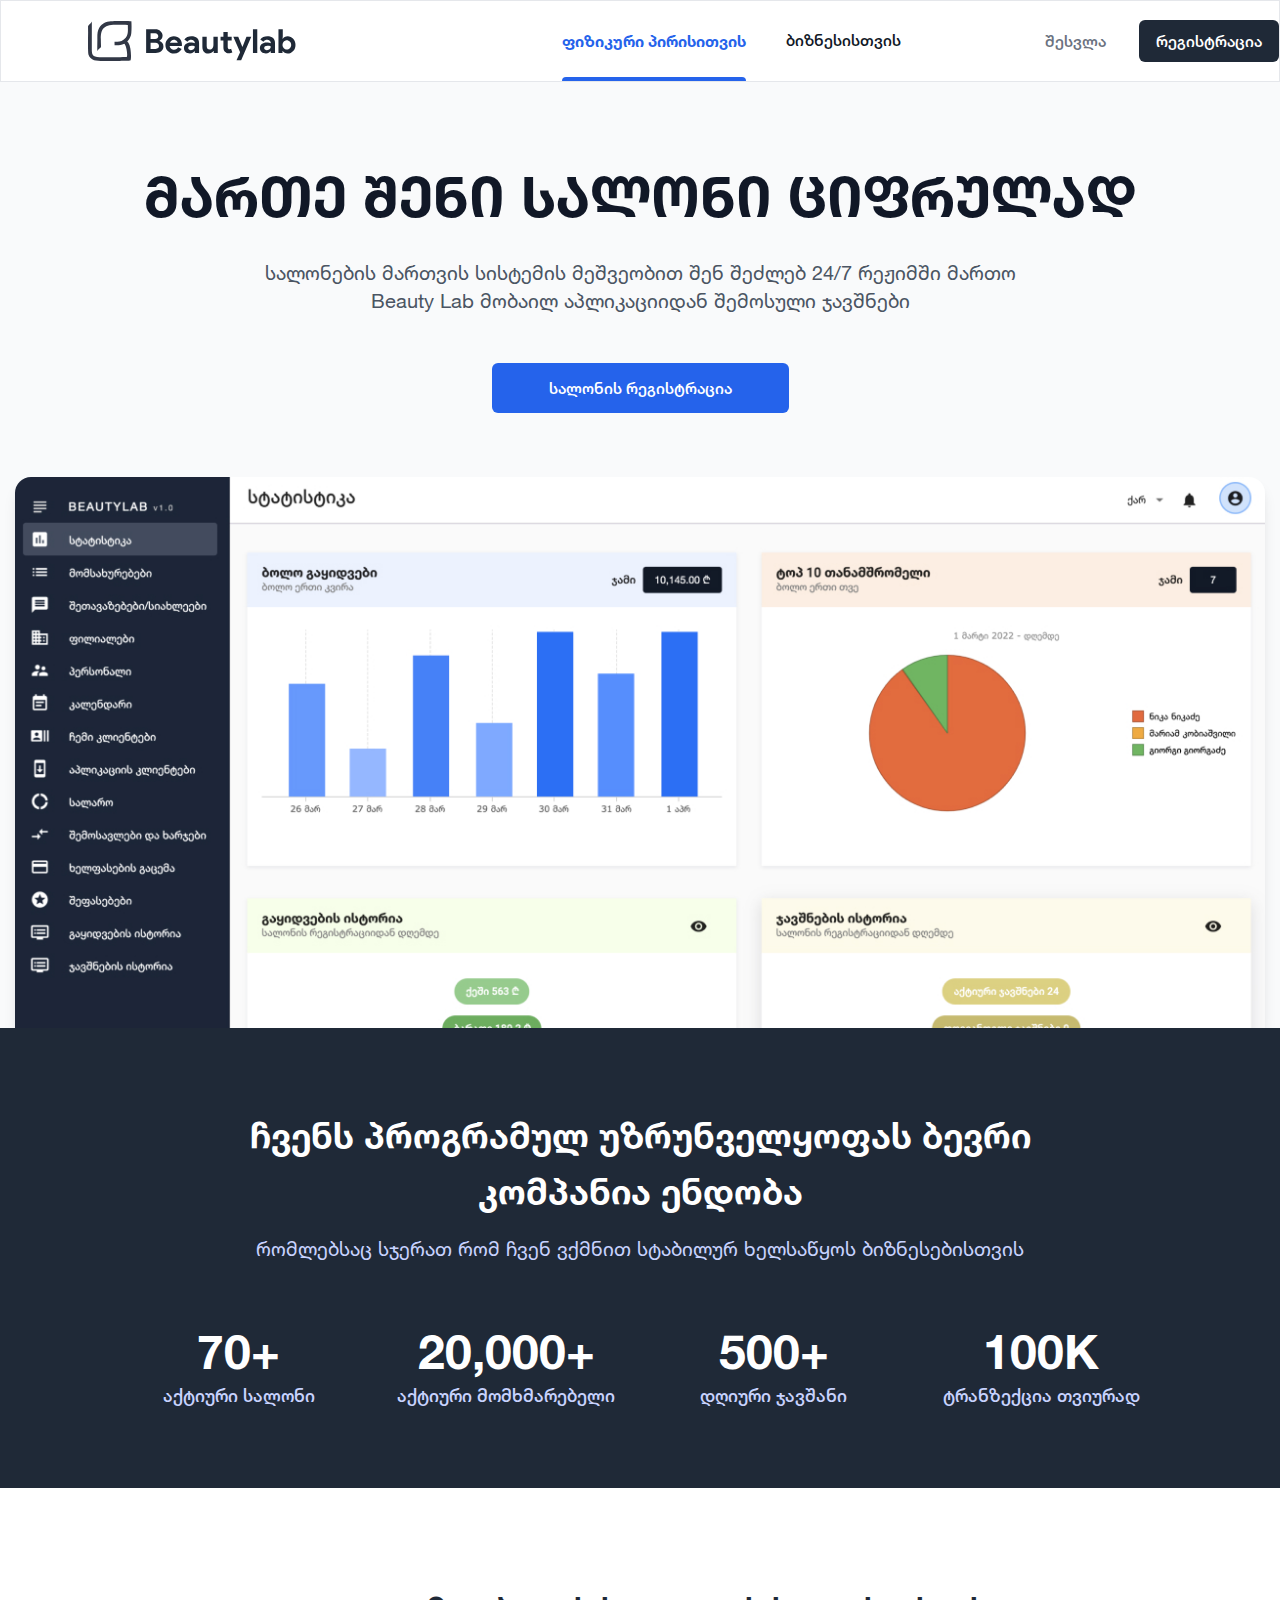
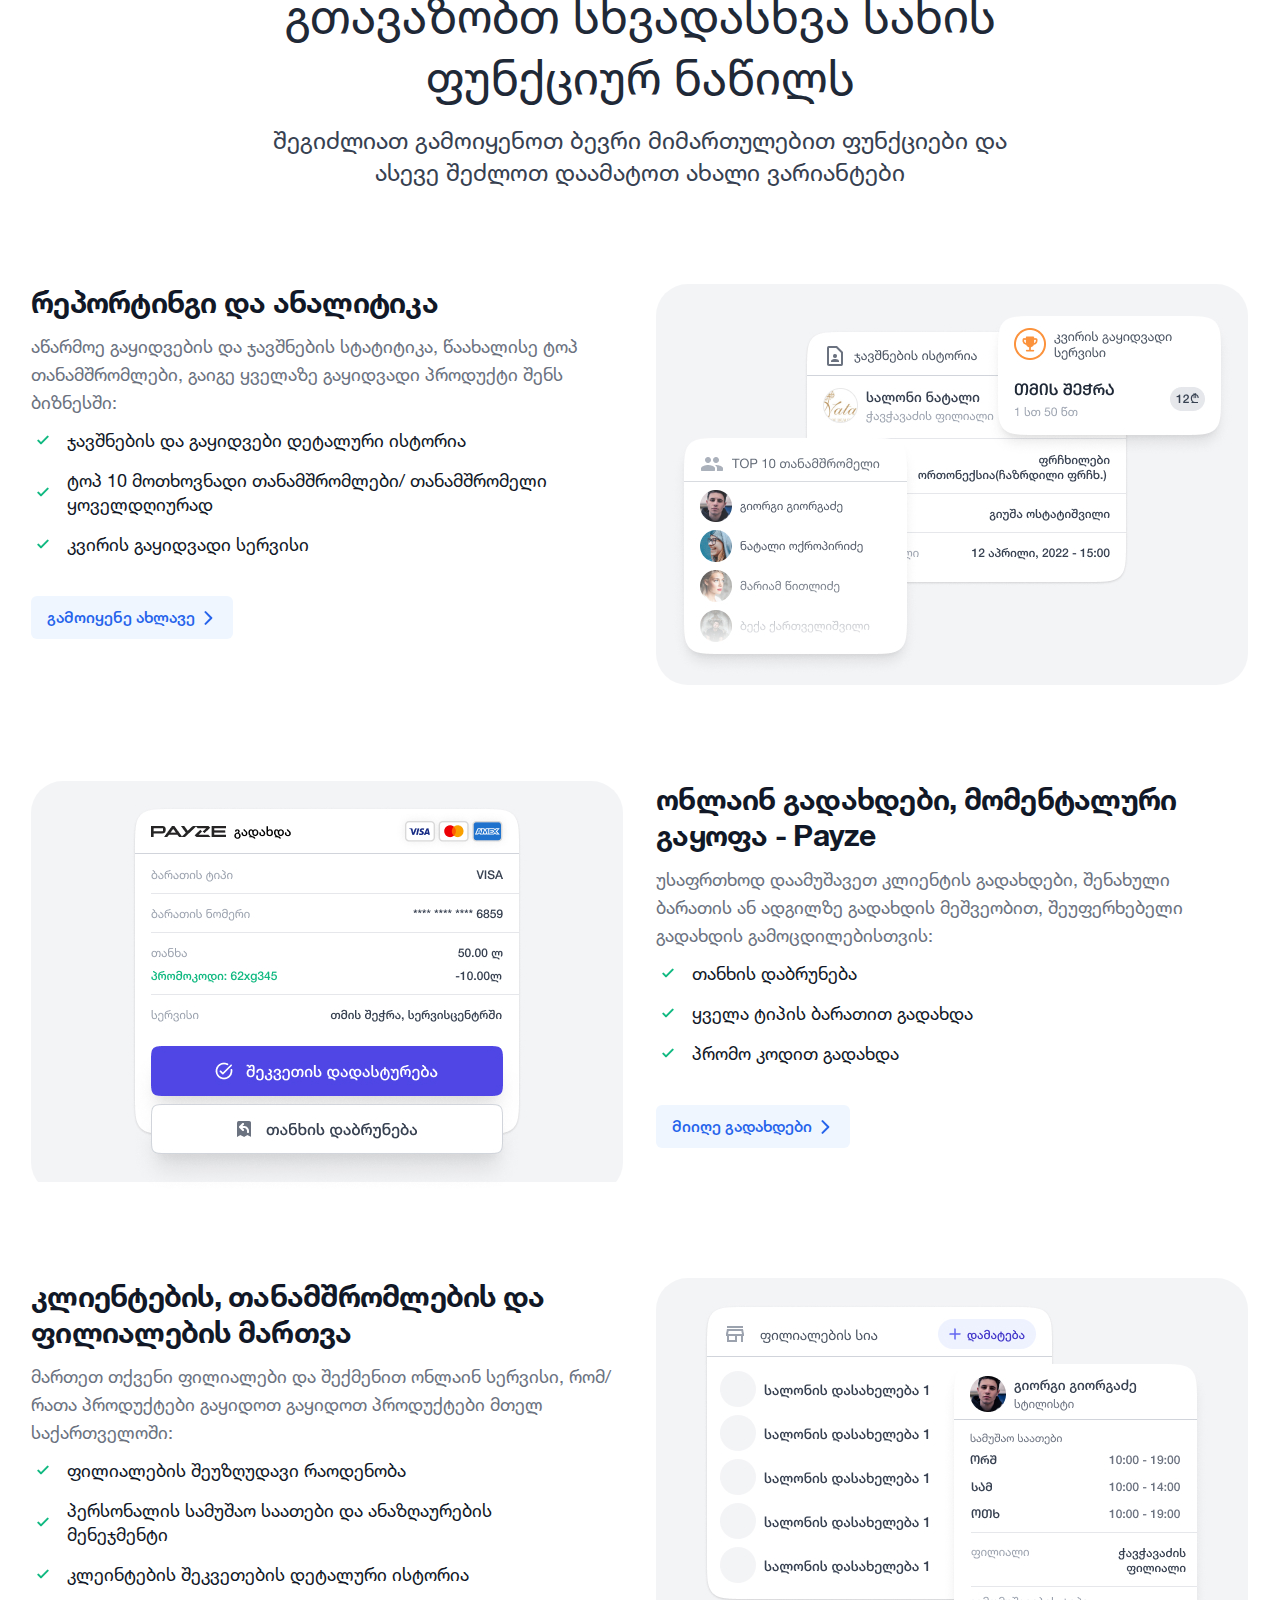
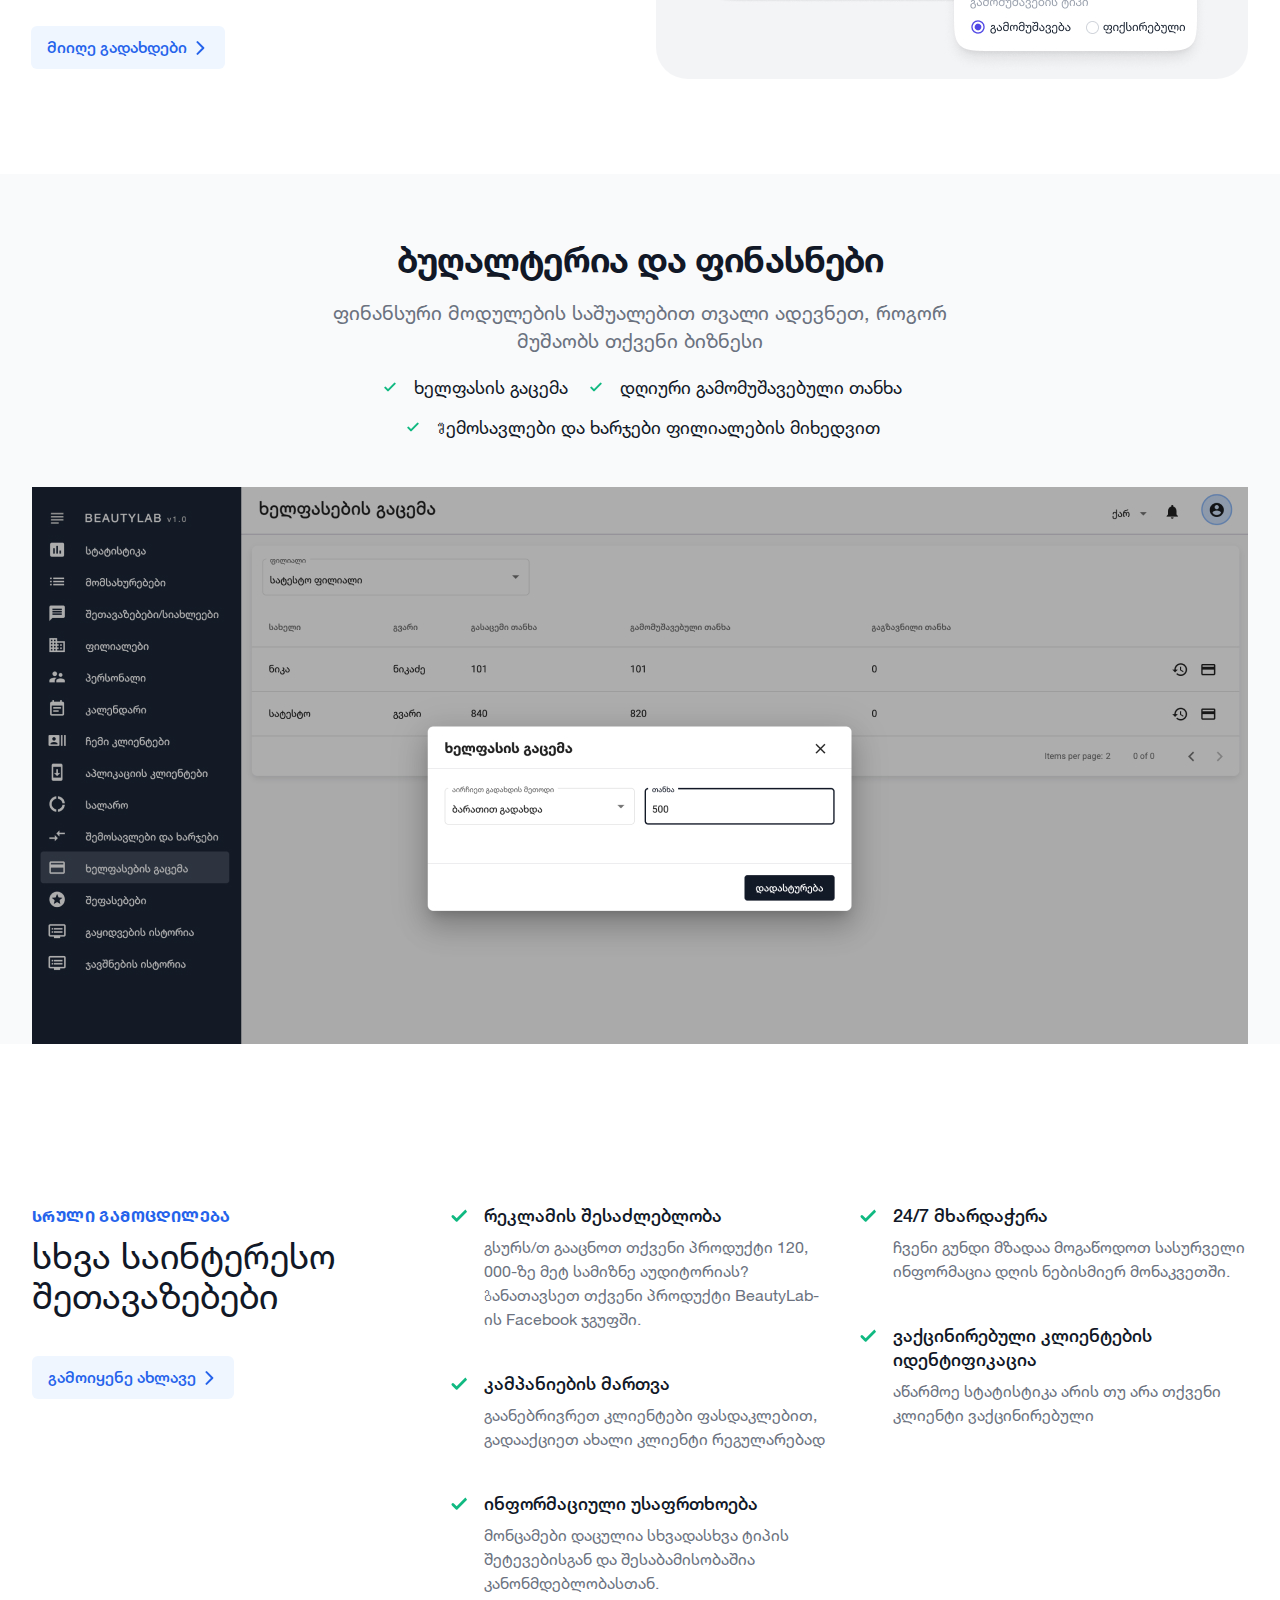
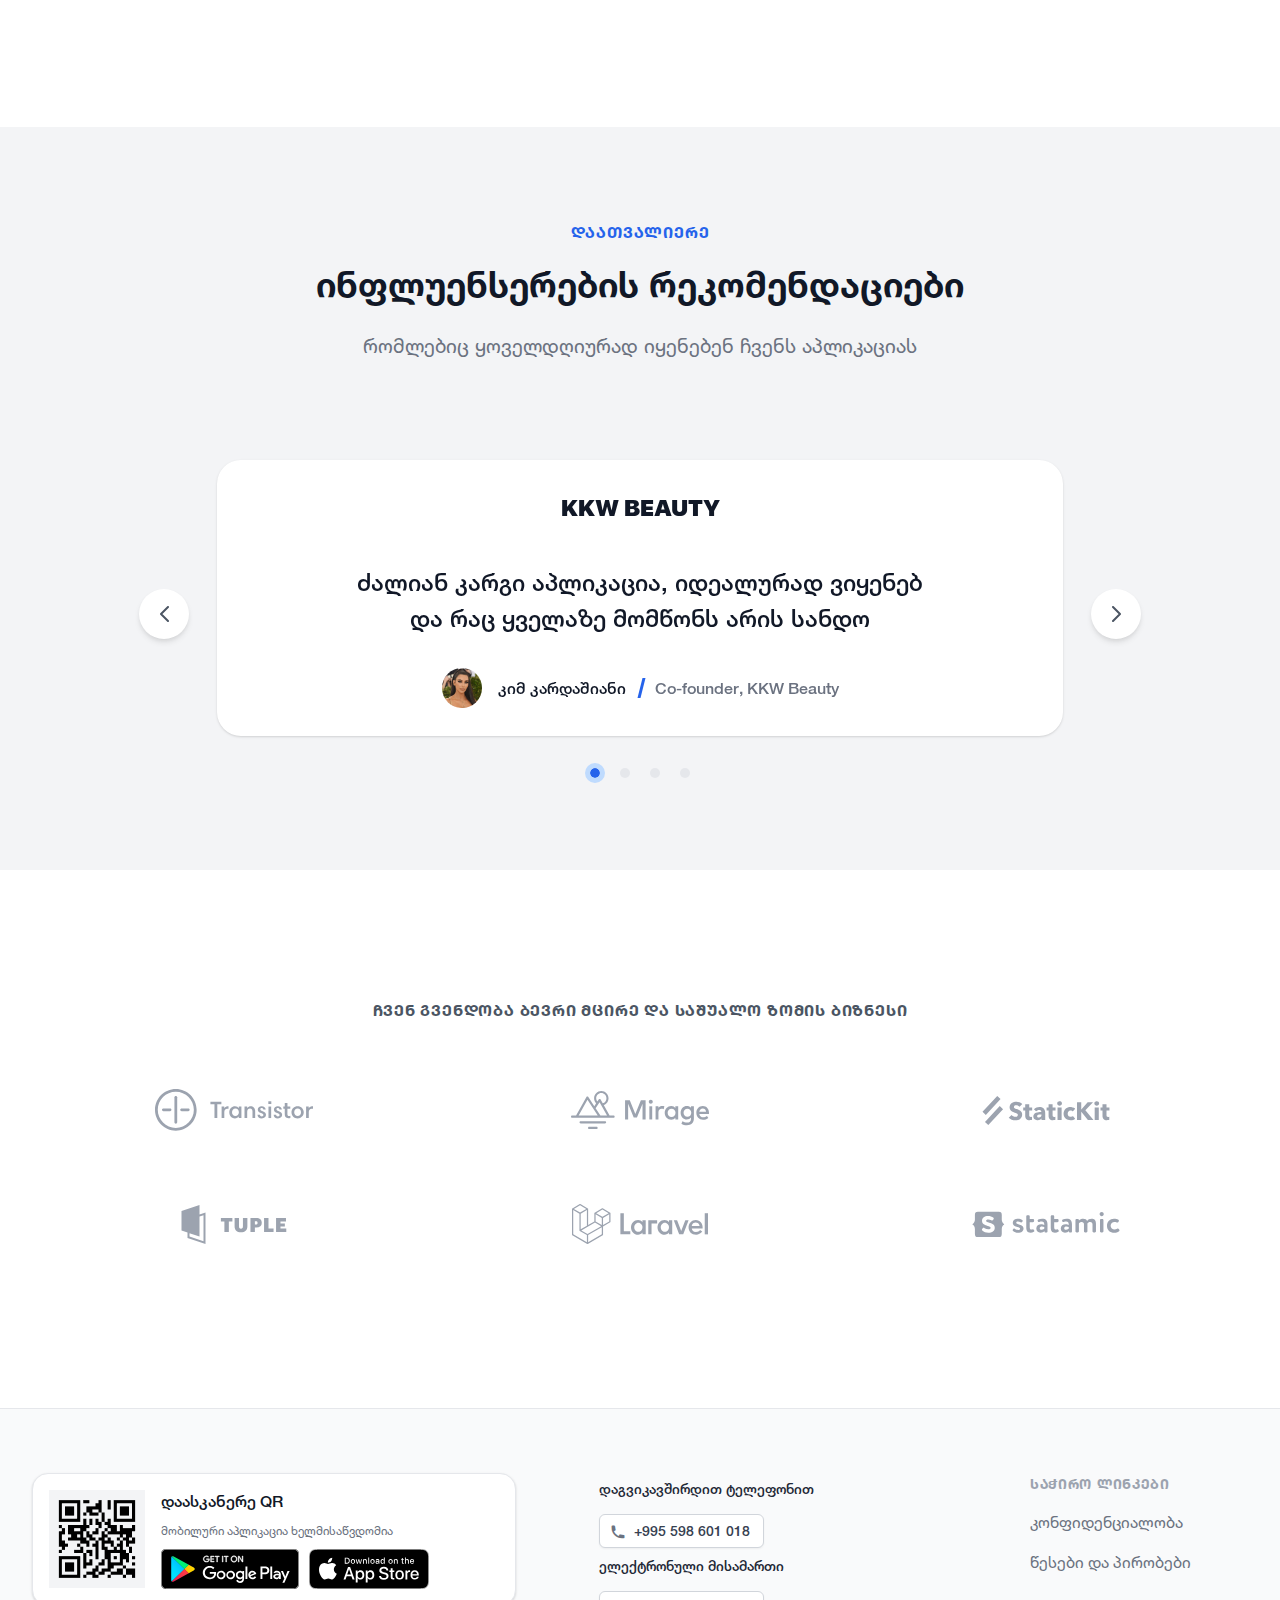
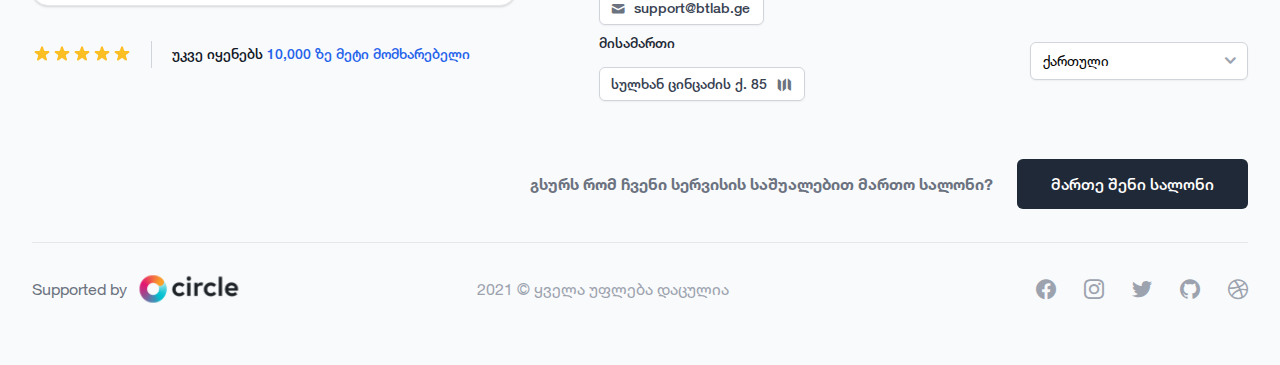
==== page.html @ 36c6a5e6 "Update page.html" ====
<!DOCTYPE html>
<html lang="ka">
    <head>
        <meta charset="UTF-8">
        <meta http-equiv="X-UA-Compatible" content="IE=edge">
        <meta name="viewport" content="width=device-width, initial-scale=1.0">
        <title>Document</title>
        <link rel="stylesheet" href="./css/main.css">
    </head>
    <body>
        <div class="page">
            <div class="page__row page__row--header white-bg-color position-sticky top-0 left-0 right-0">
                <div class="page__cell container">
                    <header class="header">
                        <div class="header__row mrl-15- mrr-15- d-flex align-items-center justify-content-between justify-content-lg-start">
                            <div class="header__cell header__cell--hamburger flex-shrink-0 pdl-15 pdr-15 d-lg-none">
                                <button class="header__button btn-reset" id="open-menu">
                                    <img class="header__button-icon d-block" src="./img/svg/hamburger.svg" alt="hamburger">
                                </button>
                            </div>
                            <div class="header__cell header__cell--logo pdl-15 pdr-15 flex-shrink-1 d-flex justify-content-center">
                                <a class="logo mrl-xl-16" href="#">
                                    <img class="logo__picture d-block" src="./img/svg/logo.svg" alt="Logo">
                                </a>
                            </div>
                            <div class="header__cell header__cell--nav pdl-0 pdr-0 pdl-lg-15 pdr-lg-15">
                                <nav class="nav pdl-xl-66">
                                    <div class="nav__wrapper">
                                        <header class="nav__header d-md-none overflow-hidden">
                                            <div class="nav__header-row row pdl-16 pdr-16 justify-content-between align-items-center">
                                                <div class="col-auto">
                                                    <a class="logo mrl-xl-16" href="#">
                                                        <img class="logo__picture d-block" src="./img/svg/logo.svg" alt="Logo">
                                                    </a>
                                                </div>
                                                <div class="col-auto">
                                                    <button class="header__button btn-reset" id="close-menu">
                                                        <img class="header__button-icon d-block" src="./img/svg/close.svg" alt="close">
                                                    </button>
                                                </div>
                                            </div>
                                        </header>
                                        <div class="nav__body">
                                            <ul class="nav__items font-weight-500 ft-size-14 ft-size-md-16 d-lg-flex justify-content-lg-center">
                                                <li class="nav__item mrr-md-40">
                                                    <a class="nav__link active" href="#">ფიზიკური პირისითვის</a>
                                                </li>
                                                <li class="nav__item">
                                                    <a class="nav__link" href="#">ბიზნესისთვის</a>
                                                </li>
                                            </ul>
                                        </div>
                                        <footer class="nav__footer pdb-32 pdl-24 pdr-24 overflow-hidden d-lg-none">
                                            <div class="row">
                                                <div class="col-12 mrb-23">
                                                    <a class="btn btn--default bg-transparent gray-900-bg-color-hover white-color-hover gray-500-color pdt-13 pdr-16 pdb-11 pdl-16 brr-top-left-6 brr-top-right-6 brr-bottom-left-6 brr-bottom-right-6 d-flex justify-content-center align-items-center" href="#">
                                                        <span class="btn__text ft-size-16 line-height-1 font-weight-500">შესვლა</span>
                                                    </a>
                                                </div>
                                                <div class="col-12">
                                                    <a class="btn btn--default gray-800-bg-color gray-900-bg-color-hover white-color pdt-13 pdr-16 pdb-11 pdl-16 brr-top-left-6 brr-top-right-6 brr-bottom-left-6 brr-bottom-right-6 d-flex justify-content-center align-items-center" href="#">
                                                        <span class="btn__text ft-size-16 line-height-1 font-weight-500">რეგისტრაცია</span>
                                                    </a>
                                                </div>
                                            </div>
                                        </footer>
                                    </div>
                                    <span class="nav__overlay body-overlay d-block d-lg-none" id="body-overlay"></span>
                                </nav>
                            </div>
                            <div class="header__cell d-none d-lg-block">
                                <div class="row d-flex justify-content-end mrl-8- mrr-8-">
                                    <div class="col-auto pdl-8 pdr-8">
                                        <a class="btn btn--default bg-transparent gray-900-bg-color-hover white-color-hover gray-500-color pdt-13 pdr-16 pdb-11 pdl-16 brr-top-left-6 brr-top-right-6 brr-bottom-left-6 brr-bottom-right-6 d-flex align-items-center" href="#">
                                            <span class="btn__text ft-size-16 line-height-1 font-weight-500">შესვლა</span>
                                        </a>
                                    </div>
                                    <div class="col-auto pdl-8 pdr-8">
                                        <a class="btn btn--default gray-800-bg-color gray-900-bg-color-hover white-color pdt-13 pdr-16 pdb-11 pdl-16 brr-top-left-6 brr-top-right-6 brr-bottom-left-6 brr-bottom-right-6 d-flex align-items-center" href="#">
                                            <span class="btn__text ft-size-16 line-height-1 font-weight-500">რეგისტრაცია</span>
                                        </a>
                                    </div>
                                </div>
                            </div>
                        </div>
                    </header>
                </div>
            </div>
            <div class="page__row gray-50-bg-color overflow-hidden">
                <div class="page__cell container">
                    <div class="top pdt-29 pdt-lg-83">
                        <div class="row flex-column text-center">
                            <div class="col-12 order-lg-1 mrb-29 mrb-lg-0">
                                <img class="top__image d-block brr-top-left-16 brr-top-right-16 box-shadow-lg" src="./img/top/top-image-1.jpg" alt="top image">
                            </div>
                            <div class="col-12">
                                <h1 class="title title--h1 ft-size-28 font-weight-700 ft-size-lg-56 mrt-0 mrb-27 mrb-lg-32 line-height-1-1072 helvetica-neueLT-GEO-Caps">მართე შენი სალონი ციფრულად</h1>
                                <p class="ft-size-20 line-height-1-4 gray-600-color mrb-48 d-none d-lg-block">სალონების მართვის სისტემის მეშვეობით შენ შეძლებ 24/7 რეჟიმში მართო<br> Beauty Lab მობაილ აპლიკაციიდან შემოსული ჯავშნები</p>
                                <div class="row">
                                    <div class="col-12">
                                        <a class="btn blue-600-bg-color blue-700-bg-color-hover pdt-17 pdr-56 pdb-15 pdl-56 brr-top-left-6 brr-top-right-6 brr-bottom-right-6 brr-bottom-left-6 font-weight-500 ft-size-16 line-height-1 white-color vertical-align-top mrb-32 mrb-lg-64 d-inline-flex align-items-center" href="#">
                                            <span class="btn__text d-block">სალონის რეგისტრაცია</span>
                                        </a>
                                    </div>
                                </div>
                            </div>
                        </div>
                    </div>
                </div>
            </div>
            <div class="page__row gray-800-bg-color">
                <div class="page__cell container">
                    <section class="white-color pdt-40 pdt-lg-80">
                        <header class="section__header">
                            <div class="text-center">
                                <h3 class="title title--h3 ft-size-24 ft-size-lg-36 line-height-1-5556 font-weight-400  font-weight-lg-700 mrb-23 mrb-lg-15">ჩვენს პროგრამულ უზრუნველყოფას ბევრი<br> კომპანია ენდობა</h3>
                                <p class="ft-size-20 line-height-1-4 indigo-200-color mrb-64 d-none d-lg-block">რომლებსაც სჯერათ რომ ჩვენ ვქმნით სტაბილურ ხელსაწყოს ბიზნესებისთვის</p>
                            </div>
                        </header>
                        <div class="trusts">
                            <div class="trusts__row row mrl-16- mrr-16- pdb-7 pdb-lg-48 text-center">
                                <div class="trusts__cell col-12 col-md-6 col-lg-3 pdl-16- pdr-16- mrb-32">
                                    <span class="trusts__num font-weight-700 ft-size-60 ft-size-lg-48 line-height-1 d-block mrb-16 mrb-lg-9">70+</span>
                                    <p class="trusts__text indigo-200-color line-height-1-3334 font-weight-500">აქტიური სალონი</p>
                                </div>
                                <div class="trusts__cell col-12 col-md-6 col-lg-3 pdl-16- pdr-16- mrb-32">
                                    <span class="trusts__num font-weight-700 ft-size-60 ft-size-lg-48 line-height-1 d-block mrb-16 mrb-lg-9">20,000+</span>
                                    <p class="trusts__text indigo-200-color line-height-1-3334 font-weight-500">აქტიური მომხმარებელი</p>
                                </div>
                                <div class="trusts__cell col-12 col-md-6 col-lg-3 pdl-16- pdr-16- mrb-32">
                                    <span class="trusts__num font-weight-700 ft-size-60 ft-size-lg-48 line-height-1 d-block mrb-16 mrb-lg-9">500+</span>
                                    <p class="trusts__text indigo-200-color line-height-1-3334 font-weight-500">დღიური ჯავშანი</p>
                                </div>
                                <div class="trusts__cell col-12 col-md-6 col-lg-3 pdl-16- pdr-16- mrb-32">
                                    <span class="trusts__num font-weight-700 ft-size-60 ft-size-lg-48 line-height-1 d-block mrb-16 mrb-lg-9">100K</span>
                                    <p class="trusts__text indigo-200-color line-height-1-3334 font-weight-500">ტრანზექცია თვიურად</p>
                                </div>
                            </div>
                        </div>
                    </section>
                </div>
            </div>
            <div class="page__row">
                <div class="page__cell container">
                    <section class="section pdt-40 pdb-38 pdt-lg-96 pdb-lg-67">
                        <header class="section__header">
                            <h2 class="section__title title title--h2 mrb-40 mrb-lg-16 font-weight-400 ft-size-24 ft-size-lg-48 line-height-1-2917 text-center gray-800-color">გთავაზობთ სხვადასხვა სახის<br class="d-none d-lg-block"> ფუნქციურ ნაწილს</h2>
                            <p class="section__text text ft-size-24 line-height-1-3334 text-center gray-700-color mrb-96 d-none d-lg-block">შეგიძლიათ გამოიყენოთ ბევრი მიმართულებით ფუნქციები და<br> ასევე შეძლოთ დაამატოთ ახალი ვარიანტები</p>
                        </header>
                        <div class="section__body">
                            <div class="functional">
                                <div class="functional__row row mrl--17- mrr--17- mrl-lg-16- mrr-lg-16- mrb-39 mrb-lg-68">
                                    <div class="functional__cell pdl-25 pdr-25 pdl-lg-16 pdr-lg-16 col-12 col-lg-6 order-lg-1 mrb-24 mrb-lg-0">
                                        <div class="functional__image">
                                            <img class="functional__pucture brr-top-left-16 brr-top-right-16 brr-bottom-right-16 brr-bottom-left-16 brr-top-left-lg-32 brr-top-right-lg-32 brr-bottom-right-lg-32 brr-bottom-left-lg-32 d-block" src="./img/functional/functional-picture-1.jpg" alt="functional">
                                        </div>
                                    </div>
                                    <div class="functional__cell pdl-25 pdr-25 pdl-lg-16 pdr-lg-16 col-12 col-lg-6">
                                        <h4 class="letter-spacing-0-025- ft-size-30 line-height-1-2 mrb-12">რეპორტინგი და ანალიტიკა</h4>
                                        <p class="gray-500-color mrb-12">აწარმოე გაყიდვების და ჯავშნების სტატიტიკა, წაახალისე ტოპ თანამშრომლები, გაიგე ყველაზე გაყიდვადი პროდუქტი შენს ბიზნესში:</p>
                                        <ul class="functional__check-list check-list mrb-40">
                                            <li class="check-list__item mrb-12 mrb-lg-16">
                                                <h5 class="check-list__title check-list__title--green check-list__title--center d-block font-weight-400 ft-size-14 ft-size-lg-18 line-height-1-3334 pdl-36">ჯავშნების და გაყიდვები დეტალური ისტორია</h5>
                                            </li>
                                            <li class="check-list__item mrb-12 mrb-lg-16">
                                                <h5 class="check-list__title check-list__title--green check-list__title--center d-block font-weight-400 ft-size-14 ft-size-lg-18 line-height-1-3334 pdl-36">ტოპ 10 მოთხოვნადი თანამშრომლები/ თანამშრომელი ყოველდღიურად</h5>
                                            </li>
                                            <li class="check-list__item mrb-12 mrb-lg-16">
                                                <h5 class="check-list__title check-list__title--green check-list__title--center d-block font-weight-400 ft-size-14 ft-size-lg-18 line-height-1-3334 pdl-36">კვირის გაყიდვადი სერვისი</h5>
                                            </li>
                                        </ul>
                                        <a class="btn btn--default blue-50-bg-color pdt-13 pdr-19 pdb-12 pdl-15 brr-top-left-6 brr-top-right-6 brr-bottom-right-6 brr-bottom-left-6 vertical-align-top d-inline-flex align-items-center" href="#">
                                            <span class="btn__text ft-size-16 line-height-1 blue-600-color font-weight-500 mrr-9">გამოიყენე ახლავე</span>
                                            <i class="btn__icon btn__icon--arrow blue-600-color">
                                                <svg class="btn__icon-svg fill-none" width="9" height="14" viewBox="0 0 9 14" xmlns="http://www.w3.org/2000/svg">
                                                    <path d="M1.5 1.16671L7.33333 7.00004L1.5 12.8334" stroke-width="2" stroke-linecap="round" stroke-linejoin="round"/>
                                                </svg>
                                            </i>
                                        </a>
                                    </div>
                                </div>
                                <div class="functional__row row mrl-16- mrr-16- mrb-39 mrb-lg-68">
                                    <div class="functional__cell pdl-25 pdr-25 pdl-lg-16 pdr-lg-16 col-12 col-lg-6 mrb-24 mrb-lg-0">
                                        <div class="functional__image">
                                            <img class="functional__pucture brr-top-left-16 brr-top-right-16 brr-bottom-right-16 brr-bottom-left-16 brr-top-left-lg-32 brr-top-right-lg-32 brr-bottom-right-lg-32 brr-bottom-left-lg-32 d-block" src="./img/functional/functional-picture-2.jpg" alt="functional">
                                        </div>
                                    </div>
                                    <div class="functional__cell pdl-25 pdr-25 pdl-lg-16 pdr-lg-16 col-12 col-lg-6">
                                        <h4 class="title title--h4 letter-spacing-0-025- ft-size-24 ft-size-lg-30 line-height-1-2 mrb-12">ონლაინ გადახდები, მომენტალური გაყოფა - Payze</h4>
                                        <p class="gray-500-color mrb-12 d-none d-lg-block">უსაფრთხოდ დაამუშავეთ კლიენტის გადახდები, შენახული ბარათის ან ადგილზე გადახდის მეშვეობით, შეუფერხებელი გადახდის გამოცდილებისთვის:</p>
                                        <ul class="functional__check-list check-list mrb-24 mrb-lg-40">
                                            <li class="check-list__item mrb-12 mrb-lg-16">
                                                <h5 class="check-list__title check-list__title--green check-list__title--center d-block font-weight-400 ft-size-14 ft-size-lg-18 line-height-1-3334 pdl-36">თანხის დაბრუნება</h5>
                                            </li>
                                            <li class="check-list__item mrb-12 mrb-lg-16">
                                                <h5 class="check-list__title check-list__title--green check-list__title--center d-block font-weight-400 ft-size-14 ft-size-lg-18 line-height-1-3334 pdl-36">ყველა ტიპის ბარათით გადახდა</h5>
                                            </li>
                                            <li class="check-list__item mrb-12 mrb-lg-16">
                                                <h5 class="check-list__title check-list__title--green check-list__title--center d-block font-weight-400 ft-size-14 ft-size-lg-18 line-height-1-3334 pdl-36">პრომო კოდით გადახდა</h5>
                                            </li>
                                        </ul>
                                        <a class="btn btn--default blue-50-bg-color pdt-13 pdr-19 pdb-12 pdl-15 brr-top-left-6 brr-top-right-6 brr-bottom-right-6 brr-bottom-left-6 vertical-align-top d-inline-flex align-items-center" href="#">
                                            <span class="btn__text ft-size-16 line-height-1 blue-600-color font-weight-500 mrr-20 mrr-lg-9">მიიღე გადახდები</span>
                                            <i class="btn__icon btn__icon--arrow blue-600-color">
                                                <svg class="btn__icon-svg fill-none" width="9" height="14" viewBox="0 0 9 14" xmlns="http://www.w3.org/2000/svg">
                                                    <path d="M1.5 1.16671L7.33333 7.00004L1.5 12.8334" stroke-width="2" stroke-linecap="round" stroke-linejoin="round"/>
                                                </svg>
                                            </i>
                                        </a>
                                    </div>
                                </div>
                                <div class="functional__row row mrl-16- mrr-16-">
                                    <div class="functional__cell pdl-25 pdr-25 pdl-lg-16 pdr-lg-16 col-12 col-lg-6 order-lg-1 mrb-24 mrb-lg-0">
                                        <div class="functional__image">
                                            <img class="functional__pucture brr-top-left-16 brr-top-right-16 brr-bottom-right-16 brr-bottom-left-16 brr-top-left-lg-32 brr-top-right-lg-32 brr-bottom-right-lg-32 brr-bottom-left-lg-32 d-block" src="./img/functional/functional-picture-3.jpg" alt="functional">
                                        </div>
                                    </div>
                                    <div class="functional__cell pdl-25 pdr-25 pdl-lg-16 pdr-lg-16 col-12 col-lg-6">
                                        <h4 class="title title--h4 letter-spacing-0-025- ft-size-24 ft-size-lg-30 line-height-1-2 mrb-12">კლიენტების, თანამშრომლების და ფილიალების მართვა</h4>
                                        <p class="gray-500-color mrb-12 d-none d-lg-block">მართეთ თქვენი ფილიალები და შექმენით ონლაინ სერვისი, რომ/რათა პროდუქტები გაყიდოთ გაყიდოთ პროდუქტები მთელ საქართველოში:</p>
                                        <ul class="functional__check-list check-list mrb-24 mrb-lg-40">
                                            <li class="check-list__item mrb-12 mrb-lg-16">
                                                <h5 class="check-list__title check-list__title--green check-list__title--center d-block font-weight-400 ft-size-14 ft-size-lg-18 line-height-1-3334 pdl-36">ფილიალების შეუზღუდავი რაოდენობა</h5>
                                            </li>
                                            <li class="check-list__item mrb-12 mrb-lg-16">
                                                <h5 class="check-list__title check-list__title--green check-list__title--center d-block font-weight-400 ft-size-14 ft-size-lg-18 line-height-1-3334 pdl-36">პერსონალის სამუშაო საათები და ანაზღაურების მენეჯმენტი</h5>
                                            </li>
                                            <li class="check-list__item mrb-12 mrb-lg-16">
                                                <h5 class="check-list__title check-list__title--green check-list__title--center d-block font-weight-400 ft-size-14 ft-size-lg-18 line-height-1-3334 pdl-36">კლეინტების შეკვეთების დეტალური ისტორია</h5>
                                            </li>
                                        </ul>
                                        <a class="btn btn--default blue-50-bg-color pdt-13 pdr-19 pdb-12 pdl-15 brr-top-left-6 brr-top-right-6 brr-bottom-right-6 brr-bottom-left-6 vertical-align-top d-inline-flex align-items-center" href="#">
                                            <span class="btn__text ft-size-16 line-height-1 blue-600-color font-weight-500 mrr-20 mrr-lg-9">მიიღე გადახდები</span>
                                            <i class="btn__icon btn__icon--arrow blue-600-color">
                                                <svg class="btn__icon-svg fill-none" width="9" height="14" viewBox="0 0 9 14" xmlns="http://www.w3.org/2000/svg">
                                                    <path d="M1.5 1.16671L7.33333 7.00004L1.5 12.8334" stroke-width="2" stroke-linecap="round" stroke-linejoin="round"/>
                                                </svg>
                                            </i>
                                        </a>
                                    </div>
                                </div>
                            </div>
                        </div>
                    </section>
                </div>
            </div>
            <div class="page__row gray-50-bg-color">
                <div class="page__cell container container--1246">
                    <section class="section pdt-62">
                        <header class="section__header">
                            <div class="text-center">
                                <h3 class="section__title-h3 ft-size-30 ft-size-lg-36 line-height-1-3334 letter-spacing-0-025- mrb-19 mrb-lg-15">ბუღალტერია და ფინასნები</h3>
                                <p class="gray-500-color mrb-20 ft-size-20 line-height-1-4 mrb-20">ფინანსური მოდულების საშუალებით თვალი ადევნეთ, როგორ<br class="d-none d-lg-block"> მუშაობს თქვენი ბიზნესი</p>
                            </div>
                        </header>
                        <div class="section__body">
                            <div class="check-list mrb-32">
                                <div class="check-list__inner check-list__inner--max-width">
                                    <ul class="check-list__items row mrl-8- mrr-8- justify-content-center">
                                        <li class="check-list__item mrb-12 mrb-lg-16 pdl-8 pdr-8">
                                            <h5 class="check-list__title check-list__title--green d-block font-weight-400 ft-size-18 line-height-1-3334 pdl-36">ხელფასის გაცემა</h5>
                                        </li>
                                        <li class="check-list__item mrb-12 mrb-lg-16 pdl-8 pdr-8">
                                            <h5 class="check-list__title check-list__title--green d-block font-weight-400 ft-size-18 line-height-1-3334 pdl-36">დღიური გამომუშავებული თანხა</h5>
                                        </li>
                                        <li class="check-list__item mrb-12 mrb-lg-16 pdl-8 pdr-8">
                                            <h5 class="check-list__title check-list__title--green d-block font-weight-400 ft-size-18 line-height-1-3334 pdl-36">Შემოსავლები და ხარჯები ფილიალების მიხედვით</h5>
                                        </li>
                                    </ul>
                                </div>
                            </div>
                            <div class="row">
                                <div class="col-12 d-flex justify-content-center">
                                    <img class="finance__picture d-block brr-top-left-radius-8 brr-top-right-radius-8" src="./img/finance/finance-picture-1.jpg" alt="finance">
                                </div>
                            </div>
                        </div>
                    </section>
                </div>
            </div>
            <div class="page__row">
                <div class="page__cell container container--1246">
                    <section class="section pdt-44 pdb-66 pdt-lg-100 pdb-lg-91">
                        <div class="section__body pdt-60">
                            <div class="row mrl-13- mrr-13-">
                                <div class="col-12 col-lg-4 pdl-13 pdr-13 mrb-45 mrb-lg-0">
                                    <h6 class="section__title-h6 helvetica-neueLTGEOCaps ft-size-16 line-height-1-5 blue-600-color font-weight-700 letter-spacing-0-025 mrb-8">სრული გამოცდილება</h6>
                                    <h3 class="ft-size-36 line-height-1-1111 mrb-24 mrb-lg-40 font-weight-400">სხვა საინტერესო შეთავაზებები</h3>
                                    <a class="btn btn--default blue-50-bg-color pdt-13 pdr-19 pdb-12 pdl-15 brr-top-left-6 brr-top-right-6 brr-bottom-right-6 brr-bottom-left-6 vertical-align-top d-inline-flex align-items-center" href="#">
                                        <span class="btn__text ft-size-16 line-height-1 blue-600-color font-weight-500 mrr-20 mrr-lg-9">გამოიყენე ახლავე</span>
                                        <i class="btn__icon btn__icon--arrow blue-600-color">
                                            <svg class="btn__icon-svg fill-none" width="9" height="14" viewBox="0 0 9 14" xmlns="http://www.w3.org/2000/svg">
                                                <path d="M1.5 1.16671L7.33333 7.00004L1.5 12.8334" stroke-width="2" stroke-linecap="round" stroke-linejoin="round"></path>
                                            </svg>
                                        </i>
                                    </a>
                                </div>
                                <div class="col-12 col-lg-8 pdl-13 pdr-13">
                                    <div class="row mrl-38- mrr-38-">
                                        <div class="col-12 col-lg-6 pdl-40 pdr-40 pdl-lg-40 pdr-lg-20">
                                            <div class="check-list">
                                                <div class="check-list__inner check-list__inner--max-width">
                                                    <ul class="check-list__items row mrl-0- mrr-0-">
                                                        <li class="check-list__item mrb-22 mrb-lg-41 pdl-0 pdr-0">
                                                            <h5 class="check-list__title check-list__title--green check-list__title--big d-block font-weight-500 ft-size-18 line-height-1-3334 pdl-36 mrb-3 mrb-lg-7">რეკლამის შესაძლებლობა</h5>
                                                            <p class="check-list__text gray-500-color ft-size-16 line-height-1-5 pdl-36">გსურს/თ გააცნოთ თქვენი პროდუქტი 120, 000-ზე მეტ სამიზნე აუდიტორიას? Განათავსეთ თქვენი პროდუქტი BeautyLab-ის Facebook ჯგუფში.</p>
                                                        </li>
                                                        <li class="check-list__item mrb-22 mrb-lg-41 pdl-0 pdr-0">
                                                            <h5 class="check-list__title check-list__title--green check-list__title--big d-block font-weight-500 ft-size-18 line-height-1-3334 pdl-36 mrb-3 mrb-lg-7">კამპანიების მართვა</h5>
                                                            <p class="check-list__text gray-500-color ft-size-16 line-height-1-5 pdl-36">გაანებრივრეთ კლიენტები ფასდაკლებით, გადააქციეთ ახალი კლიენტი რეგულარებად</p>
                                                        </li>
                                                        <li class="check-list__item mrb-22 mrb-lg-41 pdl-0 pdr-0">
                                                            <h5 class="check-list__title check-list__title--green check-list__title--big d-block font-weight-500 ft-size-18 line-height-1-3334 pdl-36 mrb-3 mrb-lg-7">ინფორმაციული უსაფრთხოება</h5>
                                                            <p class="check-list__text gray-500-color ft-size-16 line-height-1-5 pdl-36">მონცამები დაცულია სხვადასხვა ტიპის შეტევებისგან და შესაბამისობაშია კანონმდებლობასთან.</p>
                                                        </li>
                                                    </ul>
                                                </div>
                                            </div>
                                        </div>
                                        <div class="col-12 col-lg-6 pdl-40 pdr-40 pdl-lg-18 pdr-lg-38">
                                            <div class="check-list">
                                                <div class="check-list__inner check-list__inner--max-width">
                                                    <ul class="check-list__items row mrl-8- mrr-8-">
                                                        <li class="check-list__item mrb-22 mrb-lg-41 pdl-8 pdr-8 pdl-lg-0 pdr-lg-0">
                                                            <h5 class="check-list__title check-list__title--green check-list__title--big d-block font-weight-500 ft-size-18 line-height-1-3334 pdl-36 mrb-3 mrb-lg-7">24/7 მხარდაჭერა</h5>
                                                            <p class="check-list__text gray-500-color ft-size-16 line-height-1-5 pdl-36">ჩვენი გუნდი მზადაა მოგაწოდოთ სასურველი ინფორმაცია დღის ნებისმიერ მონაკვეთში.</p>
                                                        </li>
                                                        <li class="check-list__item mrb-22 mrb-lg-41 pdl-8 pdr-8 pdl-lg-0 pdr-lg-0">
                                                            <h5 class="check-list__title check-list__title--green check-list__title--big d-block font-weight-500 ft-size-18 line-height-1-3334 pdl-36 mrb-3 mrb-lg-7">ვაქცინირებული კლიენტების იდენტიფიკაცია</h5>
                                                            <p class="check-list__text gray-500-color ft-size-16 line-height-1-5 pdl-36">აწარმოე სტატისტიკა არის თუ არა თქვენი კლიენტი ვაქცინირებული</p>
                                                        </li>
                                                    </ul>
                                                </div>
                                            </div>
                                        </div>
                                    </div>
                                </div>
                            </div>
                        </div>
                    </section>
                </div>
            </div>
            <div class="page__row gray-100-bg-color overflow-hidden">
                <div class="page__cell container">
                    <section class="section pdt-32 pdt-lg-93">
                        <h6 class="section__title-h6 text-uppercase text-center helvetica-neueLTGEOCaps ft-size-16 line-height-1-5 blue-600-color font-weight-700 letter-spacing-05 mrb-21">დაათვალიერე</h6>
                        <h3 class="section__title-h3 text-center ft-size-29 ft-size-lg-36 font-weight-lg-700 line-height-1-1111 mrb-27">ინფლუენსერების რეკომენდაციები</h3>
                        <p class="section__desc ft-size-20 line-height-1-4 gray-500-color text-center mrb-24 mrb-lg-100">რომლებიც ყოველდღიურად იყენებენ ჩვენს აპლიკაციას</p>
                        <div class="reviews">
                            <div class="reviews__wrapper mrl-14- mrr-14- pdl-9 pdr-9 pdl-lg-78 pdr-lg-78">
                                <div class="swiper swiper-overflow-visible swiper-reviews">
                                    <div class="swiper-wrapper">
                                        <div class="swiper-slide">
                                            <div class="reviews__item text-center pdl-14 pdr-14">
                                                <div class="reviews__block white-bg-color box-shadow-base brr-top-left-24 brr-top-right-24 brr-bottom-left-24 brr-bottom-right-24 pdt-18 pdt-lg-30">
                                                    <div class="reviews__inner pdb-16 pdb-lg-27">
                                                        <h2 class="reviews__title SFUIDisplay ft-size-24 line-height-1-5 mrb-23 mrb-lg-38">KKW BEAUTY</h2>
                                                        <p class="reviews__text font-weight-500 gray-900-color ft-size-16 ft-size-lg-24 line-height-1-5 mrb-23 mrb-lg-33">ძალიან კარგი აპლიკაცია, იდეალურად ვიყენებ და რაც ყველაზე მომწონს არის სანდო</p>
                                                        <div class="reviews__user ft-size-16 line-height-1-5 font-weight-500 d-flex justify-content-center align-items-center">
                                                            <span class="reviews__user-avatar mrr-16 flex-shrink-0">
                                                                <img class="reviews__user-avatar-picture circle object-fit-cover d-flex" src="./img/reviews/avatar.jpg" alt="კიმ კარდაშიანი">
                                                            </span>
                                                            <span class="reviews__content d-flex flex-column flex-lg-row align-items-start align-items-lg-center">
                                                                <span class="reviews__user-name mrb-4 mrb-lg-0 ft-size-14 ft-size-lg-16">კიმ კარდაშიანი</span>
                                                                <span class="reviews__user-slash blue-600-bg-color d-none d-lg-block"></span>
                                                                <span class="reviews__user-text gray-500-color ft-size-14 ft-size-lg-16">Co-founder, KKW Beauty</span>
                                                            </span>
                                                        </div>
                                                    </div>
                                                </div>
                                            </div>
                                        </div>
                                        <div class="swiper-slide">
                                            <div class="reviews__item text-center pdl-14 pdr-14">
                                                <div class="reviews__block white-bg-color box-shadow-base brr-top-left-24 brr-top-right-24 brr-bottom-left-24 brr-bottom-right-24 pdt-18 pdt-lg-30">
                                                    <div class="reviews__inner pdb-16 pdb-lg-27">
                                                        <h2 class="reviews__title SFUIDisplay ft-size-24 line-height-1-5 mrb-23 mrb-lg-38">KKW BEAUTY</h2>
                                                        <p class="reviews__text font-weight-500 gray-900-color ft-size-16 ft-size-lg-24 line-height-1-5 mrb-23 mrb-lg-33">ძალიან კარგი აპლიკაცია, იდეალურად ვიყენებ და რაც ყველაზე მომწონს არის სანდო</p>
                                                        <div class="reviews__user ft-size-16 line-height-1-5 font-weight-500 d-flex justify-content-center align-items-center">
                                                            <span class="reviews__user-avatar mrr-16 flex-shrink-0">
                                                                <img class="reviews__user-avatar-picture circle object-fit-cover d-flex" src="./img/reviews/avatar.jpg" alt="კიმ კარდაშიანი">
                                                            </span>
                                                            <span class="reviews__content d-flex flex-column flex-lg-row align-items-start align-items-lg-center">
                                                                <span class="reviews__user-name mrb-4 mrb-lg-0 ft-size-14 ft-size-lg-16">კიმ კარდაშიანი</span>
                                                                <span class="reviews__user-slash blue-600-bg-color d-none d-lg-block"></span>
                                                                <span class="reviews__user-text gray-500-color ft-size-14 ft-size-lg-16">Co-founder, KKW Beauty</span>
                                                            </span>
                                                        </div>
                                                    </div>
                                                </div>
                                            </div>
                                        </div>
                                        <div class="swiper-slide">
                                            <div class="reviews__item text-center pdl-14 pdr-14">
                                                <div class="reviews__block white-bg-color box-shadow-base brr-top-left-24 brr-top-right-24 brr-bottom-left-24 brr-bottom-right-24 pdt-18 pdt-lg-30">
                                                    <div class="reviews__inner pdb-16 pdb-lg-27">
                                                        <h2 class="reviews__title SFUIDisplay ft-size-24 line-height-1-5 mrb-23 mrb-lg-38">KKW BEAUTY</h2>
                                                        <p class="reviews__text font-weight-500 gray-900-color ft-size-16 ft-size-lg-24 line-height-1-5 mrb-23 mrb-lg-33">ძალიან კარგი აპლიკაცია, იდეალურად ვიყენებ და რაც ყველაზე მომწონს არის სანდო</p>
                                                        <div class="reviews__user ft-size-16 line-height-1-5 font-weight-500 d-flex justify-content-center align-items-center">
                                                            <span class="reviews__user-avatar mrr-16 flex-shrink-0">
                                                                <img class="reviews__user-avatar-picture circle object-fit-cover d-flex" src="./img/reviews/avatar.jpg" alt="კიმ კარდაშიანი">
                                                            </span>
                                                            <span class="reviews__content d-flex flex-column flex-lg-row align-items-start align-items-lg-center">
                                                                <span class="reviews__user-name mrb-4 mrb-lg-0 ft-size-14 ft-size-lg-16">კიმ კარდაშიანი</span>
                                                                <span class="reviews__user-slash blue-600-bg-color d-none d-lg-block"></span>
                                                                <span class="reviews__user-text gray-500-color ft-size-14 ft-size-lg-16">Co-founder, KKW Beauty</span>
                                                            </span>
                                                        </div>
                                                    </div>
                                                </div>
                                            </div>
                                        </div>
                                        <div class="swiper-slide">
                                            <div class="reviews__item text-center pdl-14 pdr-14">
                                                <div class="reviews__block white-bg-color box-shadow-base brr-top-left-24 brr-top-right-24 brr-bottom-left-24 brr-bottom-right-24 pdt-18 pdt-lg-30">
                                                    <div class="reviews__inner pdb-16 pdb-lg-27">
                                                        <h2 class="reviews__title SFUIDisplay ft-size-24 line-height-1-5 mrb-23 mrb-lg-38">KKW BEAUTY</h2>
                                                        <p class="reviews__text font-weight-500 gray-900-color ft-size-16 ft-size-lg-24 line-height-1-5 mrb-23 mrb-lg-33">ძალიან კარგი აპლიკაცია, იდეალურად ვიყენებ და რაც ყველაზე მომწონს არის სანდო</p>
                                                        <div class="reviews__user ft-size-16 line-height-1-5 font-weight-500 d-flex justify-content-center align-items-center">
                                                            <span class="reviews__user-avatar mrr-16 flex-shrink-0">
                                                                <img class="reviews__user-avatar-picture circle object-fit-cover d-flex" src="./img/reviews/avatar.jpg" alt="კიმ კარდაშიანი">
                                                            </span>
                                                            <span class="reviews__content d-flex flex-column flex-lg-row align-items-start align-items-lg-center">
                                                                <span class="reviews__user-name mrb-4 mrb-lg-0 ft-size-14 ft-size-lg-16">კიმ კარდაშიანი</span>
                                                                <span class="reviews__user-slash blue-600-bg-color d-none d-lg-block"></span>
                                                                <span class="reviews__user-text gray-500-color ft-size-14 ft-size-lg-16">Co-founder, KKW Beauty</span>
                                                            </span>
                                                        </div>
                                                    </div>
                                                </div>
                                            </div>
                                        </div>
                                    </div>
                                    <div class="d-flex align-items-center pdb-32 pdt-20 pdl-13 pdr-13 pdt-lg-27 pdl-lg-0 pdr-lg-0 pdb-lg-87 mrl-8- mrr-8- mrl-lg-0 mrr-lg-0">
                                        <button class="prev position-lg-absolute top-lg-100 mrt-lg-29 left-lg-64- btn-reset box-shadow-md circle white-bg-color d-flex justify-content-center align-items-center flex-shrink-0 mrl-8 mrr-8 mrl-lg-0 mrr-lg-0">
                                            <img class="d-block" src="./img/svg/arrow-left.svg" alt="arrow left">
                                        </button>
                                        <div class="dots text-center mrl-15 mrr-15 mrl-lg-0 mrr-lg-0"></div>
                                        <button class="next position-lg-absolute top-lg-100 mrt-lg-29 right-lg-64- btn-reset box-shadow-md circle white-bg-color d-flex justify-content-center align-items-center flex-shrink-0 mrl-8 mrr-8 mrl-lg-0 mrr-lg-0">
                                            <img class="d-block" src="./img/svg/arrow-right-2.svg" alt="arrow left">
                                        </button>
                                    </div>
                                </div>
                            </div>
                        </div>
                    </section>
                </div>
            </div>
            <div class="page__row">
                <div class="page__cell container">
                    <section class="section pdt-80 pdb-62 pdt-lg-100 pdb-lg-100">
                        <header class="section__header pdt-lg-28">
                            <h6 class="section__title-h6 text-uppercase text-center helvetica-neueLTGEOCaps ft-size-16 line-height-1-5 gray-600-color font-weight-700 letter-spacing-05 mrb-56 mrb-lg-67">ჩვენ გვენდობა ბევრი მცირე და საშუალო ზომის ბიზნესი</h6>
                        </header>
                        <div class="section__body pdb-57">
                            <div class="business">
                                <ul class="business__row row align-items-center align-items-center">
                                    <li class="business__cell mrb-66 col-6 col-md-4">
                                        <img class="business__picture" src="./img/business/transistor.svg" alt="Transistor">
                                    </li>
                                    <li class="business__cell mrb-76 mrb-md-66 col-6 col-md-4">
                                        <img class="business__picture" src="./img/business/mirage.svg" alt="Mirage">
                                    </li>
                                    <li class="business__cell mrb-76 mrb-md-66 col-6 col-md-4">
                                        <img class="business__picture" src="./img/business/statickit.svg" alt="StaTickit">
                                    </li>
                                    <li class="business__cell mrb-76 mrb-md-0 col-6 col-md-4">
                                        <img class="business__picture" src="./img/business/tuple.svg" alt="TUPLE">
                                    </li>
                                    <li class="business__cell col-6 col-md-4">
                                        <img class="business__picture" src="./img/business/laravel.svg" alt="Laravel">
                                    </li>
                                    <li class="business__cell col-6 col-md-4">
                                        <img class="business__picture" src="./img/business/statamic.svg" alt="statamic">
                                    </li>
                                </ul>
                            </div>
                        </div>
                    </section>
                </div>
            </div>
            <div class="page__row gray-50-bg-color border-top-1-gray-200">
                <div class="page__cell container">
                    <footer class="footer">
                        <div class="footer__top mrb-16 pdt-29 pdt-md-64 mrb-lg-33">
                            <div class="footer__row row justify-content-center">
                                <div class="footer__cell col-xl-12 pdl-15 pdr-15">
                                    <div class="footer__row row mrb-10 mrb-lg-58 justify-content-xl-between">
                                        <div class="footer__cell mrr-0 mrr-xl-53 col-lg-12 col-xl-auto mrb-20 mrb-md-50 mrb-xl-0 pdl-24 pdr-24 pdl-lg-15 pdr-lg-15">
                                            <div class="footer__qr qr d-flex flex-column align-items-center d-md-block">
                                                <div class="qr__block d-md-inline-flex vertical-align-top white-bg-color mrb-34 box-shadow-base d-none">
                                                    <div class="qr__row row mrl-8- mrr-8-">
                                                        <div class="qr__cell qr__cell--image col-auto flex-shrink-0 pdl-8 pdr-8">
                                                            <div class="qr__image gray-100-bg-color border-radius-8">
                                                                <img class="qr__picture" src="./img/qr-code.png" alt="QR Code">
                                                            </div>
                                                        </div>
                                                        <div class="qr__cell qr__cell--content col-auto pdl-8 pdr-8">
                                                            <h6 class="qr__title font-weight-500 ft-size-16 line-height-1-5 letter-spacing-02 mrb-9">დაასკანერე QR</h6>
                                                            <p class="qr__text gray-500-color ft-size-12 line-height-1-3334 mrb-10">მობილური აპლიკაცია ხელმისაწვდომია</p>
                                                            <div class="qr__buttons download-buttons">
                                                                <div class="download-buttons__row row mrl-5- mrr-5-">
                                                                    <div class="download-buttons__cell col-auto pdl-5 pdr-5">
                                                                        <a class="download-buttons__link" href="#">
                                                                            <img class="download-buttons__picture" src="./img/svg/google-play.svg" alt="Google Play">
                                                                        </a>
                                                                    </div>
                                                                    <div class="download-buttons__cell col-auto pdl-5 pdr-5">
                                                                        <a class="download-buttons__link" href="#">
                                                                            <img class="download-buttons__picture" src="./img/svg/app-store.svg" alt="App Store">
                                                                        </a>
                                                                    </div>
                                                                </div>
                                                            </div>
                                                        </div>
                                                    </div>
                                                </div>
                                                <a class="btn btn--min-width blue-600-bg-color blue-700-bg-color-hover pdt-17 pdr-56 pdb-15 pdl-56 brr-top-left-6 brr-top-right-6 brr-bottom-right-6 brr-bottom-left-6 font-weight-500 ft-size-16 line-height-1 white-color vertical-align-top mrb-16 d-inline-flex justify-content-center align-items-center d-md-none" href="#">
                                                    <span class="btn__text d-block">გადმოწერე</span>
                                                </a>
                                                <div class="qr__row d-flex flex-column flex-md-row align-items-center">
                                                    <div class="qr__cell qr__cell--stars mrb-8 mrb-md-0">
                                                        <img class="stars" src="./img/svg/stars.svg" alt="stars">
                                                    </div>
                                                    <div class="qr__cell qr__cell--line gray-300-bg-color d-none d-md-block"></div>
                                                    <div class="qr__cell text-center text-lg-left">
                                                        <span class="qr__use ft-size-14 line-height-1-4286 font-weight-500">უკვე იყენებს <span class="blue-600-color">10,000 ზე მეტი მომხარებელი</span></span>
                                                    </div>
                                                </div>
                                            </div>
                                        </div>
                                        <div class="footer__cell col-md-6 col-xl-auto flex-grow-1 pdl-24 pdr-24 pdl-lg-15 pdr-lg-15 mrb-23 mrb-lg-0">
                                            <div class="footer__contacts">
                                                <p class="ft-size-14 gray-800-color font-weight-500 pdt-6 pdb-6 mrb-7">დაგვიკავშირდით ტელეფონით</p>
                                                <a class="footer__contacts-link border-block white-bg-color border-1-gray-300 brr-top-left-6 brr-top-right-6 brr-bottom-left-6 brr-bottom-right-6 box-shadow-sm d-inline-flex align-items-center vertical-align-top pdt-9 pdr-13 pdb-7 pdl-11 mrb-2" href="tel:+995598601018">
                                                    <i class="border-block__icon icon-phone ft-size-14 mrr-9 gray-500-color"></i>
                                                    <span class="border-block__text ft-size-14 line-height-1-1429 gray-700-color font-weight-500 line-height-1-1429 position-relative top-1-">+995 598 601 018</span>
                                                </a>
                                                <p class="ft-size-14 gray-800-color font-weight-500 pdt-6 pdb-6 mrb-7">ელექტრონული მისამართი</p>
                                                <a class="footer__contacts-link border-block white-bg-color border-1-gray-300 brr-top-left-6 brr-top-right-6 brr-bottom-left-6 brr-bottom-right-6 box-shadow-sm d-inline-flex align-items-center vertical-align-top pdt-9 pdr-13 pdb-7 pdl-11 mrb-2" href="mailto:support@btlab.ge">
                                                    <i class="border-block__icon icon-mail ft-size-10 mrr-9 gray-500-color"></i>
                                                    <span class="border-block__text ft-size-14 line-height-1-1429 gray-700-color font-weight-500 line-height-1-1429 position-relative top-1-">support@btlab.ge</span>
                                                </a>
                                                <p class="ft-size-14 gray-800-color font-weight-500 pdt-6 pdb-6 mrb-7">მისამართი</p>
                                                <a class="footer__contacts-link border-block white-bg-color border-1-gray-300 brr-top-left-6 brr-top-right-6 brr-bottom-left-6 brr-bottom-right-6 box-shadow-sm d-inline-flex align-items-center vertical-align-top pdt-9 pdr-13 pdb-7 pdl-11" href="https://goo.gl/maps/hb2dZKmJuE9sJaeVA" target="_blank">
                                                    <span class="border-block__text ft-size-14 line-height-1-1429 gray-700-color font-weight-500 line-height-1-1429 position-relative top-1-">სულხან ცინცაძის ქ. 85</span>
                                                    <i class="border-block__icon icon-map ft-size-14 mrl-10 gray-500-color"></i>
                                                </a>
                                            </div>
                                        </div>
                                        <div class="footer__cell footer__cell--contacts col-md-4 col-xl-auto pdl-24 pdr-24 pdl-lg-15 pdr-lg-15 mrb-23 mrb-lg-0">
                                            <h6 class="footer__title gray-400-color font-weight-700 ft-size-14 helvetica-neueLTGEOCaps letter-spacing-05 mrb-15">საჭირო ლინკები</h6>
                                            <nav class="footer__nav mrb-15 mrb-lg-67">
                                                <ul class="footer__nav-items gray-500-color ft-size-16 d-flex flex-column align-items-start">
                                                    <li class="footer__nav-item mrb-15">
                                                        <a class="footer__nav-link color-inherit d-block" href="#">კონფიდენციალობა</a>
                                                    </li>
                                                    <li class="footer__nav-item">
                                                        <a class="footer__nav-link color-inherit d-block" href="#">წესები და პირობები</a>
                                                    </li>
                                                </ul>
                                            </nav>
                                            <div class="select white-bg-color border-1-gray-300 brr-top-left-6 brr-top-right-6 brr-bottom-left-6 brr-bottom-right-6 box-shadow-sm vertical-align-top">
                                                <i class="select__arrow icon-arrow-bottom gray-400-color ft-size-8"></i>
                                                <select class="appearance-none transparent-bg-color border-none pdt-10 pdr-12 pdb-10 pdl-12 ft-size-14 width-fluid" name="lang">
                                                    <option value="ქართული">ქართული</option>
                                                    <option value="ინგლისური">ინგლისური</option>
                                                </select>
                                            </div>
                                        </div>
                                    </div>
                                </div>
                            </div>
                            <div class="footer__row row justify-content-center justify-content-xl-end align-items-center mrl-12- mrr-12- text-center text-lg-left">
                                <div class="col-12 col-lg-auto mrb-14 mrb-30 mrb-lg-0 pdl-12 pdr-12">
                                    <p class="footer__text gray-500-color ft-size-16 font-weight-700">გსურს რომ ჩვენი სერვისის<br class="d-lg-none"> საშუალებით მართო სალონი? </p>
                                </div>
                                <div class="col-auto col-lg-auto pdl-12 pdr-12">
                                    <a class="btn btn--default gray-800-bg-color gray-900-bg-color-hover pdt-13 pdb-11  pdl-24 pdr-24 pdr-lg-33 pdl-lg-33 brr-top-left-6 brr-top-right-6 brr-bottom-left-6 brr-bottom-right-6 d-flex align-items-center" href="#">
                                        <span class="btn__text ft-size-16 line-height-1-5 white-color font-weight-500">მართე შენი სალონი</span>
                                    </a>
                                </div>
                            </div>
                        </div>
                        <div class="footer__bottom border-top-1-gray-200 pdb-30 pdb-lg-62 pdt-48 pdt-lg-32 mrl-9 mrr-9 mrl-lg-0 mrr-lg-0">
                            <div class="footer__row row justify-content-between align-items-center ft-size-16 line-height-1-5">
                                <div class="col-auto">
                                    <div class="row align-items-center mrl-6- mrr-6-">
                                        <div class="col-auto pdl-6 pdr-6">
                                            <p class="footer__bottom-text gray-500-color">Supported by</p>
                                        </div>
                                        <div class="col-auto pdl-6 pdr-6">
                                            <a class="footer__bottom-link d-block" href="#" target="_blank">
                                                <img class="footer__bottom-link-logo d-block" src="./img/svg/circle.svg" alt="Circle">
                                            </a>
                                        </div>
                                    </div>
                                </div>
                                <div class="col-auto mrb-32 mrb-lg-0">
                                    <p class="copy gray-400-color pdr-lg-55">2021 &copy; ყველა უფლება დაცულია</p>
                                </div>
                                <div class="col-12 col-lg-auto mrt-34 mrt-34 mrt-lg-0">
                                    <div class="social">
                                        <ul class="social__items d-flex justify-content-start justify-content-lg-center align-items-center gray-400-color ft-size-20">
                                            <li class="social__item">
                                                <a class="social__link d-flex justify-content-center align-items-center mrl-lg-14 mrr-14" href="#" target="_blank">
                                                    <i class="icon-fb"></i>
                                                </a>
                                            </li>
                                            <li class="social__item">
                                                <a class="social__link d-flex justify-content-center align-items-center mrl-14 mrr-14" href="#" target="_blank">
                                                    <i class="icon-in"></i>
                                                </a>
                                            </li>
                                            <li class="social__item">
                                                <a class="social__link d-flex justify-content-center align-items-center mrl-14 mrr-14" href="#" target="_blank">
                                                    <i class="icon-tw ft-size-17"></i>
                                                </a>
                                            </li>
                                            <li class="social__item">
                                                <a class="social__link d-flex justify-content-center align-items-center mrl-14 mrr-14" href="#" target="_blank">
                                                    <i class="icon-gh"></i>
                                                </a>
                                            </li>
                                            <li class="social__item">
                                                <a class="social__link d-flex justify-content-center align-items-center mrl-14" href="#" target="_blank">
                                                    <i class="icon-dg"></i>
                                                </a>
                                            </li>
                                        </ul>
                                    </div>
                                </div>
                            </div>
                        </div>
                    </footer>
                </div>
            </div>
        </div>
            
        <script src="./js/swiper-bundle.min.js"></script>
        <script src="./js/main.js"></script>
    </body>
</html>
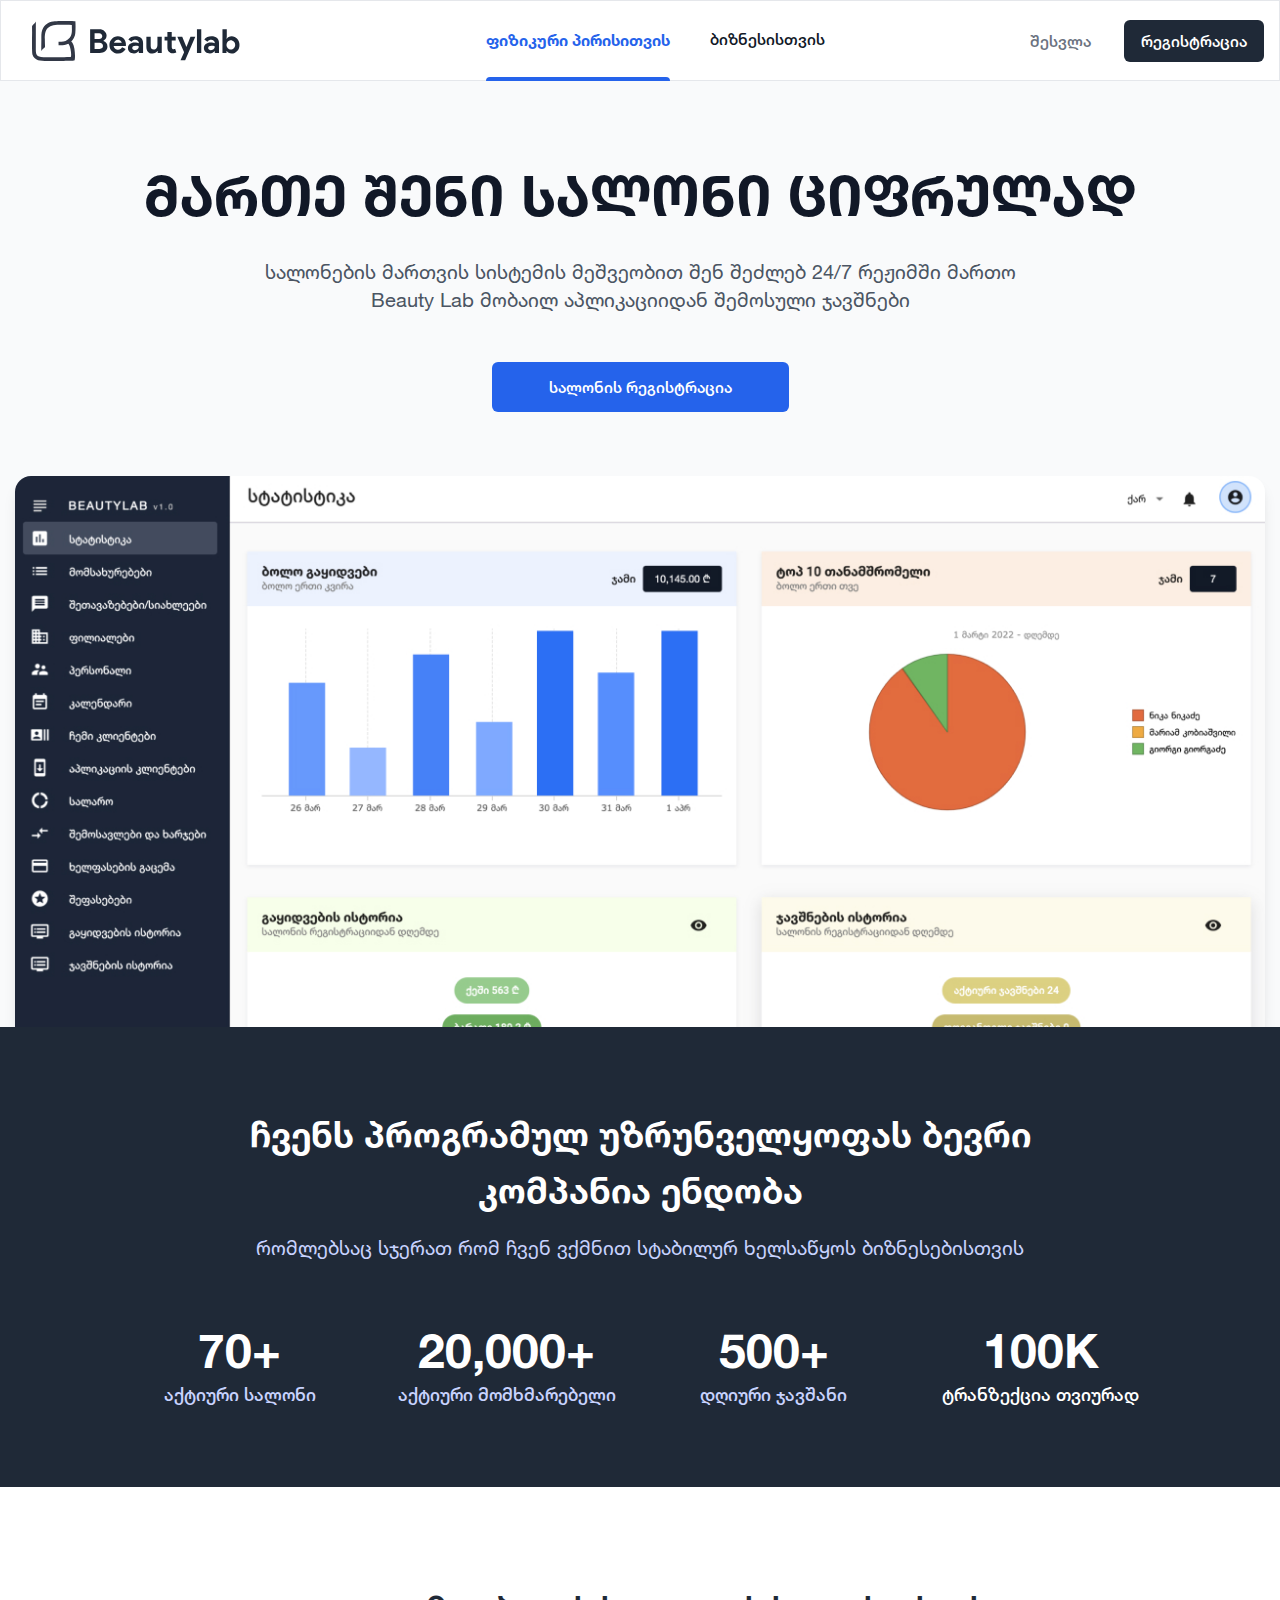
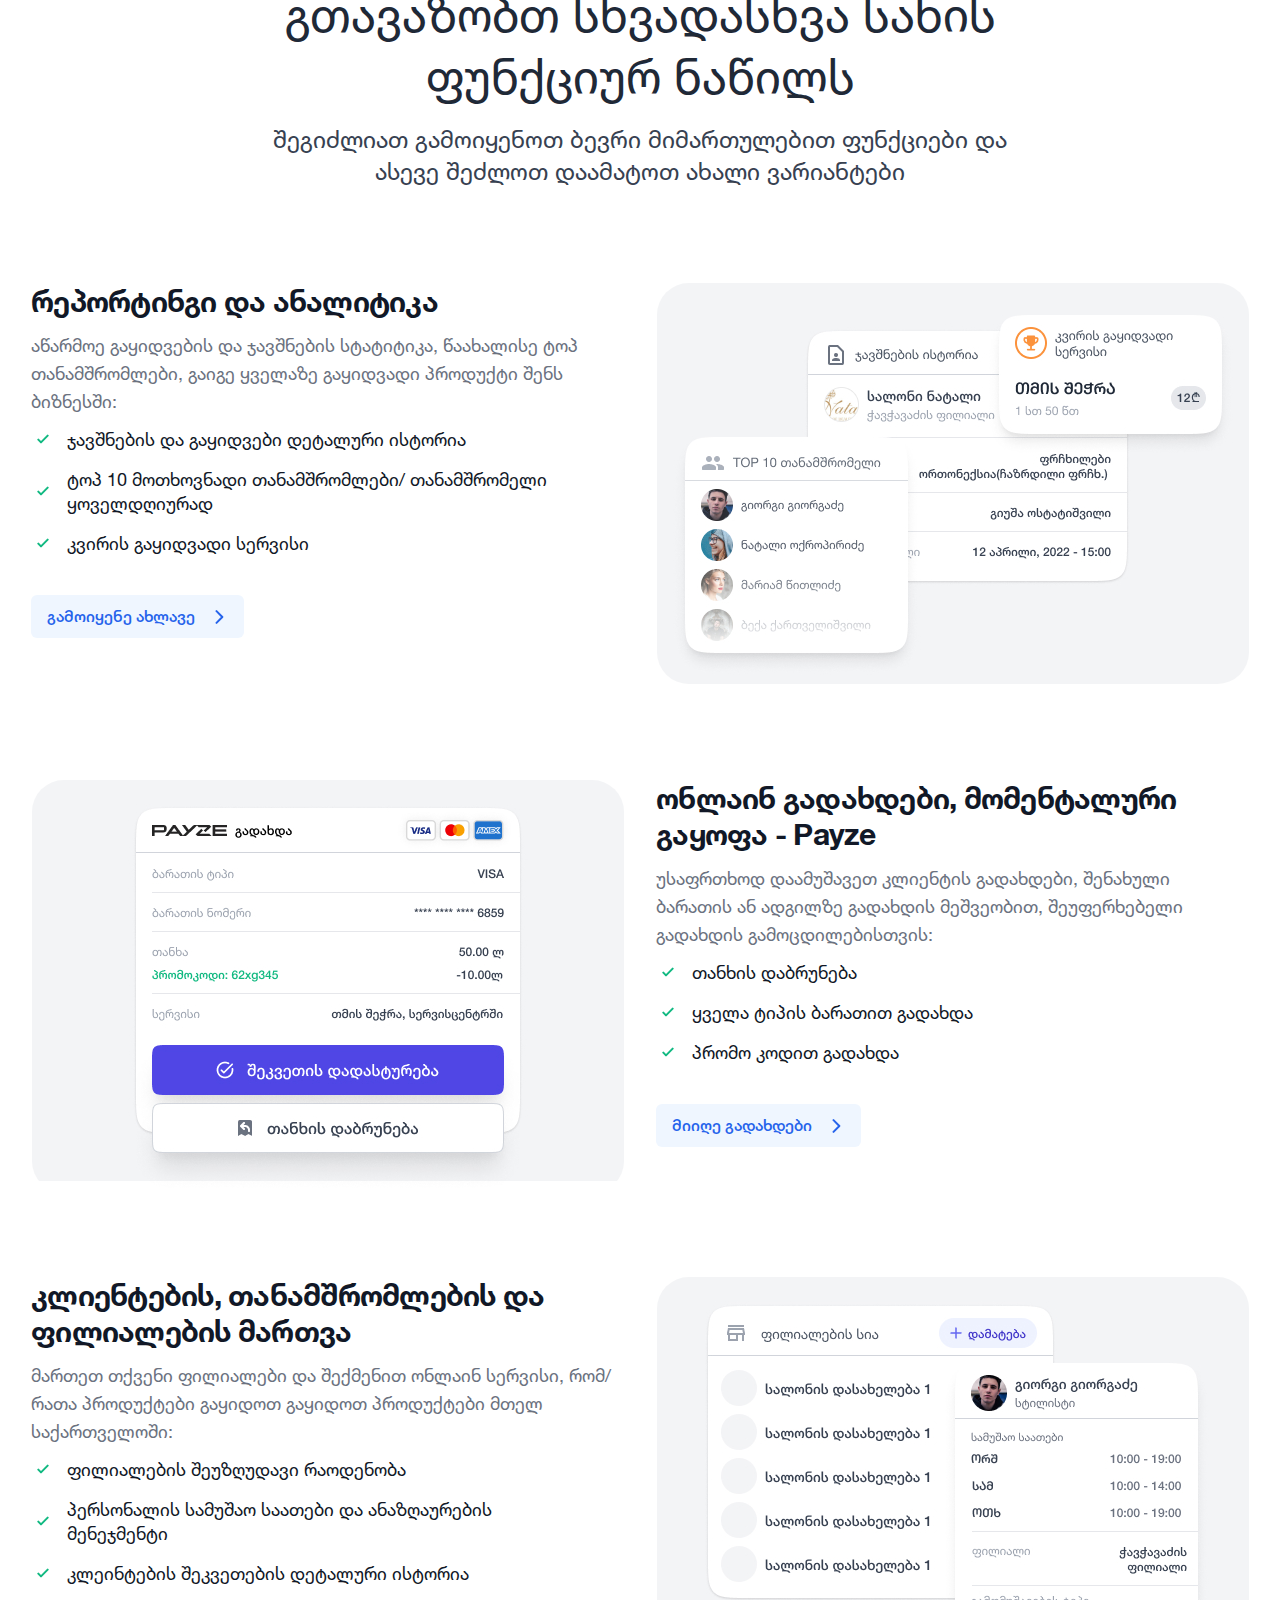
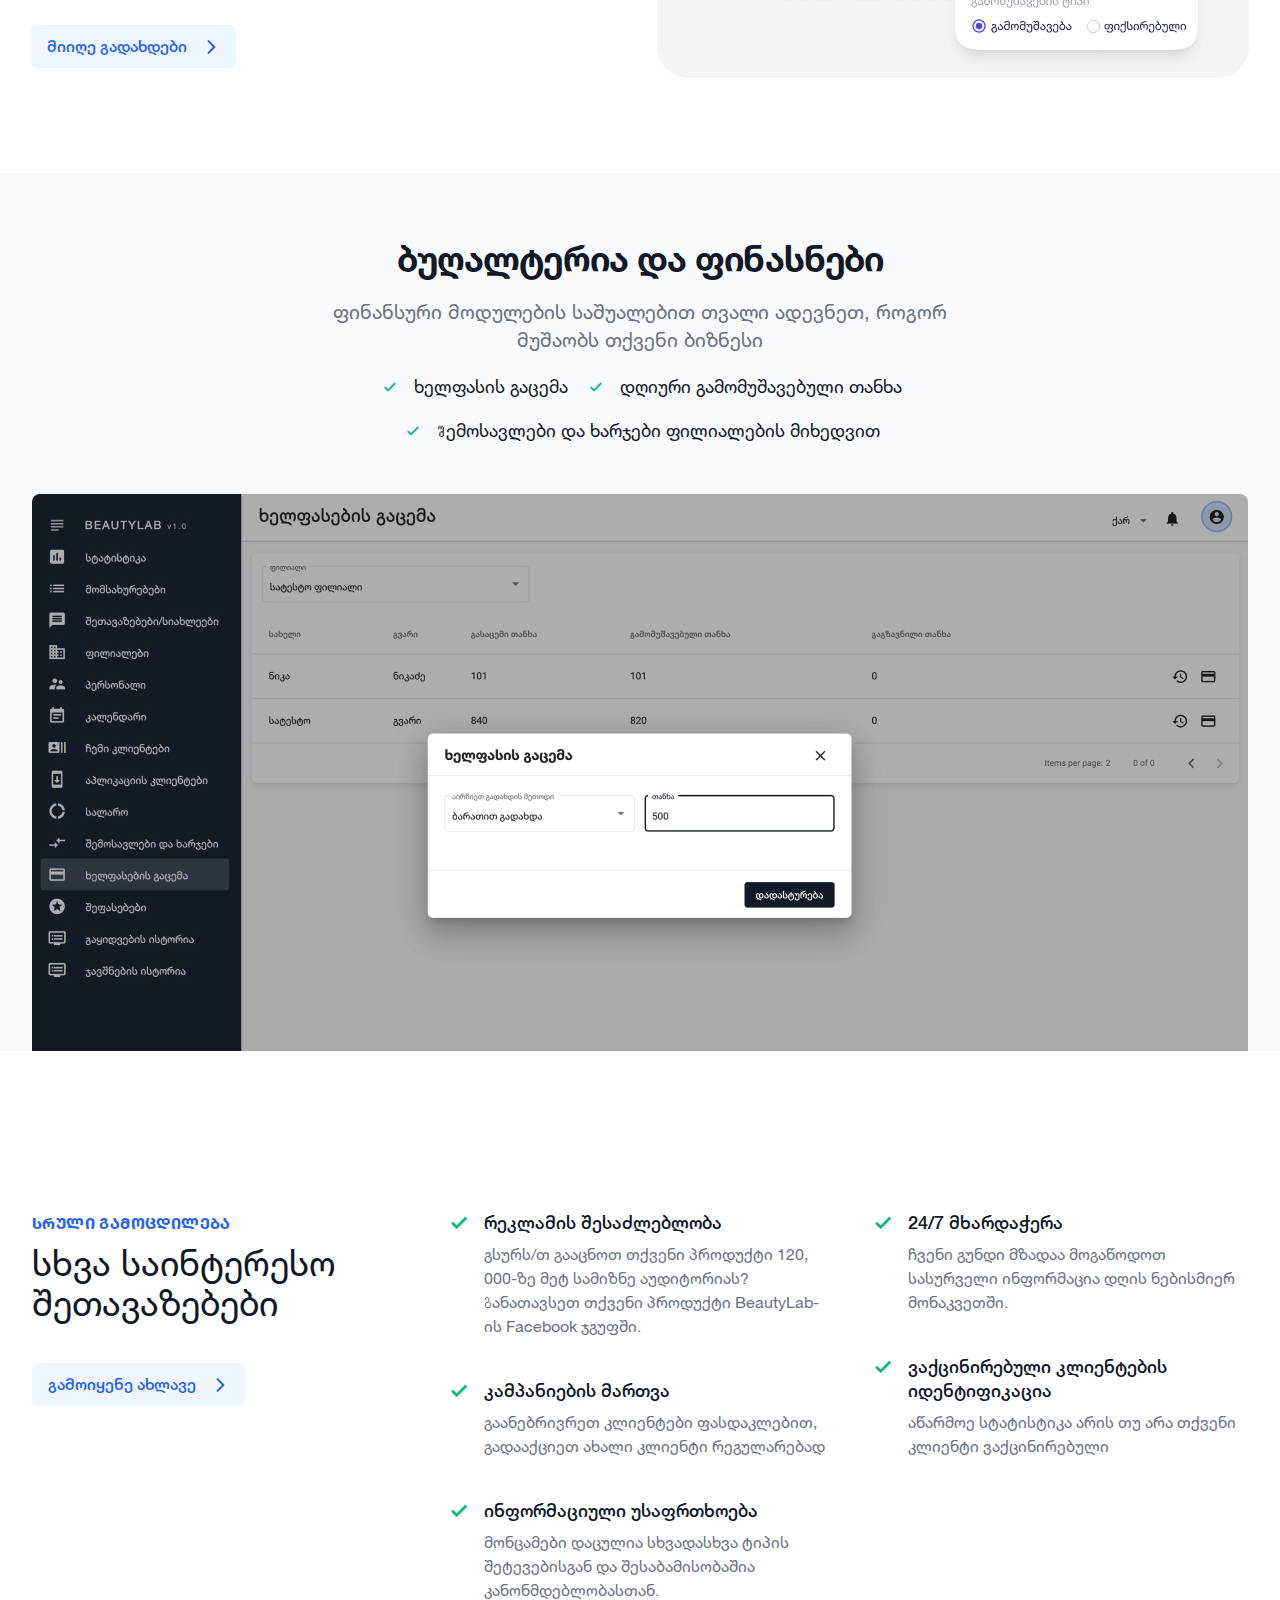
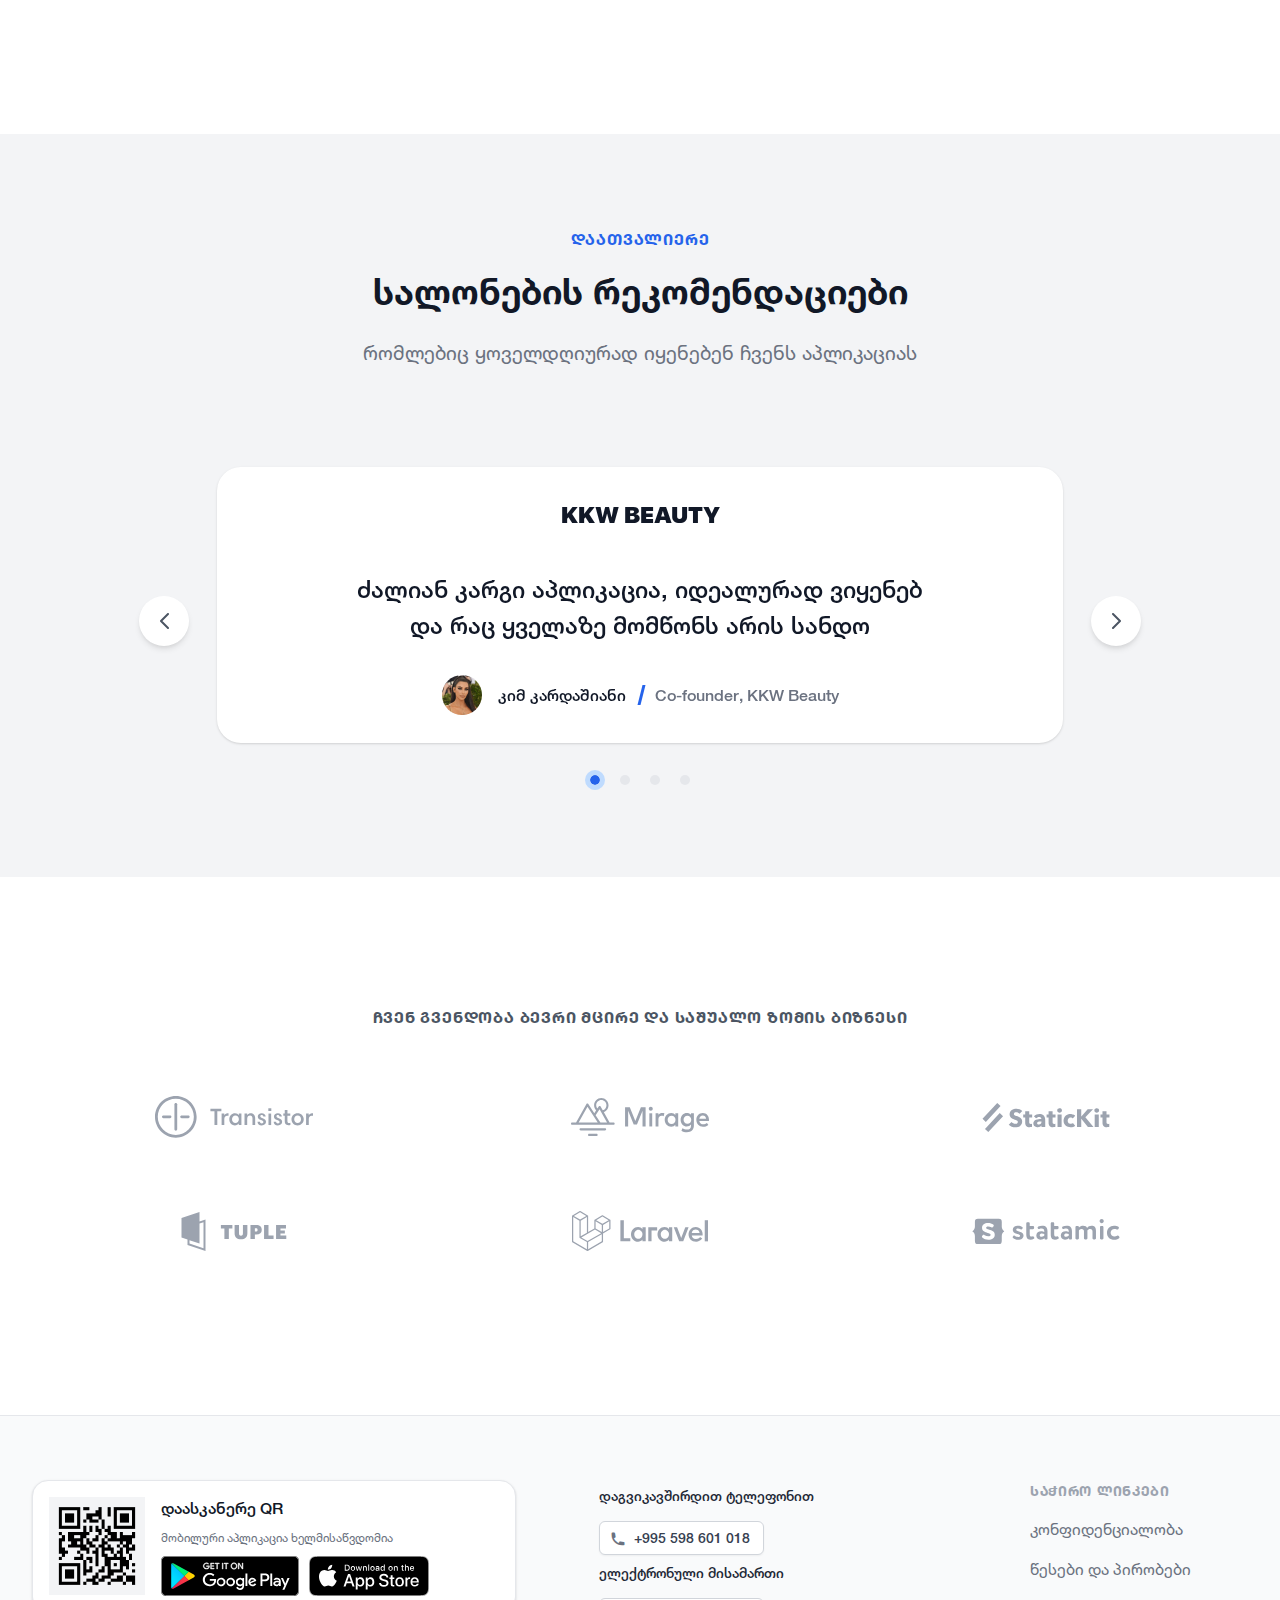
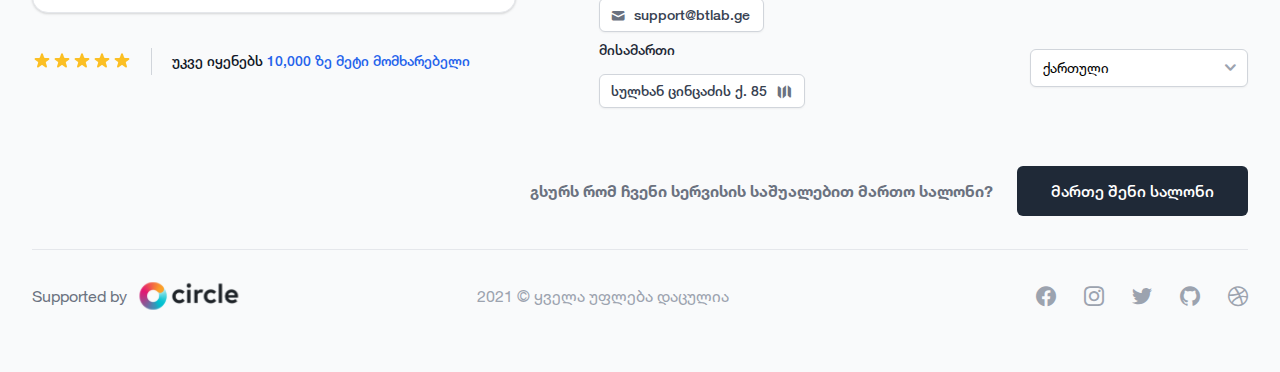
==== commit b739d231: "finish" ====
--- a/page.html
+++ b/page.html
@@ -9,7 +9,7 @@
     </head>
     <body>
         <div class="page">
-            <div class="page__row page__row--header white-bg-color position-sticky top-0 left-0 right-0">
+            <div class="page__row page__row--header white-bg position-sticky top-0 left-0 right-0">
                 <div class="page__cell container">
                     <header class="header">
                         <div class="header__row mrl-15- mrr-15- d-flex align-items-center justify-content-between justify-content-lg-start">
@@ -18,7 +18,7 @@
                                     <img class="header__button-icon d-block" src="./img/svg/hamburger.svg" alt="hamburger">
                                 </button>
                             </div>
-                            <div class="header__cell header__cell--logo pdl-15 pdr-15 flex-shrink-1 d-flex justify-content-center">
+                            <div class="header__cell header__cell--logo pdl-15 pdr-15 flex-shrink-1 d-flex justify-content-center justify-content-lg-start flex-grow-1 flex-grow-lg-0">
                                 <a class="logo mrl-xl-16" href="#">
                                     <img class="logo__picture d-block" src="./img/svg/logo.svg" alt="Logo">
                                 </a>
@@ -26,7 +26,7 @@
                             <div class="header__cell header__cell--nav pdl-0 pdr-0 pdl-lg-15 pdr-lg-15">
                                 <nav class="nav pdl-xl-66">
                                     <div class="nav__wrapper">
-                                        <header class="nav__header d-md-none overflow-hidden">
+                                        <header class="nav__header d-md-none oh">
                                             <div class="nav__header-row row pdl-16 pdr-16 justify-content-between align-items-center">
                                                 <div class="col-auto">
                                                     <a class="logo mrl-xl-16" href="#">
@@ -41,8 +41,8 @@
                                             </div>
                                         </header>
                                         <div class="nav__body">
-                                            <ul class="nav__items font-weight-500 ft-size-14 ft-size-md-16 d-lg-flex justify-content-lg-center">
-                                                <li class="nav__item mrr-md-40">
+                                            <ul class="nav__items ftw-500 fts-14 fts-md-16 d-lg-flex justify-content-lg-center">
+                                                <li class="nav__item mrr-lg-40">
                                                     <a class="nav__link active" href="#">ფიზიკური პირისითვის</a>
                                                 </li>
                                                 <li class="nav__item">
@@ -50,16 +50,16 @@
                                                 </li>
                                             </ul>
                                         </div>
-                                        <footer class="nav__footer pdb-32 pdl-24 pdr-24 overflow-hidden d-lg-none">
+                                        <footer class="nav__footer pdb-32 pdl-24 pdr-24 oh d-lg-none">
                                             <div class="row">
                                                 <div class="col-12 mrb-23">
-                                                    <a class="btn btn--default bg-transparent gray-900-bg-color-hover white-color-hover gray-500-color pdt-13 pdr-16 pdb-11 pdl-16 brr-top-left-6 brr-top-right-6 brr-bottom-left-6 brr-bottom-right-6 d-flex justify-content-center align-items-center" href="#">
-                                                        <span class="btn__text ft-size-16 line-height-1 font-weight-500">შესვლა</span>
+                                                    <a class="btn btn--default bg-transparent gray-900-bg-hover white-hover gray-500 pdt-13 pdr-16 pdb-11 pdl-16 brrtl-6 brrtr-6 brrbl-6 brrbr-6 d-flex justify-content-center align-items-center" href="#">
+                                                        <span class="btn__text fts-16 lh-1 ftw-500">შესვლა</span>
                                                     </a>
                                                 </div>
                                                 <div class="col-12">
-                                                    <a class="btn btn--default gray-800-bg-color gray-900-bg-color-hover white-color pdt-13 pdr-16 pdb-11 pdl-16 brr-top-left-6 brr-top-right-6 brr-bottom-left-6 brr-bottom-right-6 d-flex justify-content-center align-items-center" href="#">
-                                                        <span class="btn__text ft-size-16 line-height-1 font-weight-500">რეგისტრაცია</span>
+                                                    <a class="btn btn--default gray-800-bg gray-900-bg-hover white pdt-13 pdr-16 pdb-11 pdl-16 brrtl-6 brrtr-6 brrbl-6 brrbr-6 d-flex justify-content-center align-items-center" href="#">
+                                                        <span class="btn__text fts-16 lh-1 ftw-500">რეგისტრაცია</span>
                                                     </a>
                                                 </div>
                                             </div>
@@ -68,16 +68,16 @@
                                     <span class="nav__overlay body-overlay d-block d-lg-none" id="body-overlay"></span>
                                 </nav>
                             </div>
-                            <div class="header__cell d-none d-lg-block">
+                            <div class="header__cell header__cell--buttons d-none d-lg-block pdl-0 pdr-0 pdl-lg-15 pdr-lg-15">
                                 <div class="row d-flex justify-content-end mrl-8- mrr-8-">
                                     <div class="col-auto pdl-8 pdr-8">
-                                        <a class="btn btn--default bg-transparent gray-900-bg-color-hover white-color-hover gray-500-color pdt-13 pdr-16 pdb-11 pdl-16 brr-top-left-6 brr-top-right-6 brr-bottom-left-6 brr-bottom-right-6 d-flex align-items-center" href="#">
-                                            <span class="btn__text ft-size-16 line-height-1 font-weight-500">შესვლა</span>
+                                        <a class="btn btn--default bg-transparent gray-900-bg-hover white-hover gray-500 pdt-13 pdr-16 pdb-11 pdl-16 brrtl-6 brrtr-6 brrbl-6 brrbr-6 d-flex align-items-center" href="#">
+                                            <span class="btn__text fts-16 lh-1 ftw-500">შესვლა</span>
                                         </a>
                                     </div>
                                     <div class="col-auto pdl-8 pdr-8">
-                                        <a class="btn btn--default gray-800-bg-color gray-900-bg-color-hover white-color pdt-13 pdr-16 pdb-11 pdl-16 brr-top-left-6 brr-top-right-6 brr-bottom-left-6 brr-bottom-right-6 d-flex align-items-center" href="#">
-                                            <span class="btn__text ft-size-16 line-height-1 font-weight-500">რეგისტრაცია</span>
+                                        <a class="btn btn--default gray-800-bg gray-900-bg-hover white pdt-13 pdr-16 pdb-11 pdl-16 brrtl-6 brrtr-6 brrbl-6 brrbr-6 d-flex align-items-center" href="#">
+                                            <span class="btn__text fts-16 lh-1 ftw-500">რეგისტრაცია</span>
                                         </a>
                                     </div>
                                 </div>
@@ -86,19 +86,21 @@
                     </header>
                 </div>
             </div>
-            <div class="page__row gray-50-bg-color overflow-hidden">
+            <div class="page__row gray-50-bg oh">
                 <div class="page__cell container">
                     <div class="top pdt-29 pdt-lg-83">
                         <div class="row flex-column text-center">
                             <div class="col-12 order-lg-1 mrb-29 mrb-lg-0">
-                                <img class="top__image d-block brr-top-left-16 brr-top-right-16 box-shadow-lg" src="./img/top/top-image-1.jpg" alt="top image">
+                                <div class="top__image-wrapper brrtl-16 brrtr-16 bs-lg oh">
+                                    <img class="top__image d-block" src="./img/top/top-image-1.jpg" alt="top image">
+                                </div>
                             </div>
                             <div class="col-12">
-                                <h1 class="title title--h1 ft-size-28 font-weight-700 ft-size-lg-56 mrt-0 mrb-27 mrb-lg-32 line-height-1-1072 helvetica-neueLT-GEO-Caps">მართე შენი სალონი ციფრულად</h1>
-                                <p class="ft-size-20 line-height-1-4 gray-600-color mrb-48 d-none d-lg-block">სალონების მართვის სისტემის მეშვეობით შენ შეძლებ 24/7 რეჟიმში მართო<br> Beauty Lab მობაილ აპლიკაციიდან შემოსული ჯავშნები</p>
+                                <h1 class="title title--h1 fts-28 ftw-700 fts-lg-56 mrt-0 mrb-27 mrb-lg-32 lh-1-1072 helvetica-neueLT-GEO-Caps">მართე შენი სალონი ციფრულად</h1>
+                                <p class="fts-20 lh-1-4 gray-600 mrb-48 d-none d-lg-block">სალონების მართვის სისტემის მეშვეობით შენ შეძლებ 24/7 რეჟიმში მართო<br> Beauty Lab მობაილ აპლიკაციიდან შემოსული ჯავშნები</p>
                                 <div class="row">
                                     <div class="col-12">
-                                        <a class="btn blue-600-bg-color blue-700-bg-color-hover pdt-17 pdr-56 pdb-15 pdl-56 brr-top-left-6 brr-top-right-6 brr-bottom-right-6 brr-bottom-left-6 font-weight-500 ft-size-16 line-height-1 white-color vertical-align-top mrb-32 mrb-lg-64 d-inline-flex align-items-center" href="#">
+                                        <a class="btn blue-600-bg blue-700-bg-hover pdt-17 pdr-56 pdb-15 pdl-56 brrtl-6 brrtr-6 brrbr-6 brrbl-6 ftw-500 fts-16 lh-1 white vat mrb-32 mrb-lg-64 d-inline-flex align-items-center" href="#">
                                             <span class="btn__text d-block">სალონის რეგისტრაცია</span>
                                         </a>
                                     </div>
@@ -108,70 +110,70 @@
                     </div>
                 </div>
             </div>
-            <div class="page__row gray-800-bg-color">
+            <div class="page__row gray-800-bg">
                 <div class="page__cell container">
-                    <section class="white-color pdt-40 pdt-lg-80">
+                    <section class="white pdt-40 pdt-lg-80">
                         <header class="section__header">
                             <div class="text-center">
-                                <h3 class="title title--h3 ft-size-24 ft-size-lg-36 line-height-1-5556 font-weight-400  font-weight-lg-700 mrb-23 mrb-lg-15">ჩვენს პროგრამულ უზრუნველყოფას ბევრი<br> კომპანია ენდობა</h3>
-                                <p class="ft-size-20 line-height-1-4 indigo-200-color mrb-64 d-none d-lg-block">რომლებსაც სჯერათ რომ ჩვენ ვქმნით სტაბილურ ხელსაწყოს ბიზნესებისთვის</p>
+                                <h3 class="title title--h3 fts-24 fts-lg-36 lh-1-5556 ftw-400  ftw-lg-700 mrb-23 mrb-lg-15">ჩვენს პროგრამულ უზრუნველყოფას ბევრი<br> კომპანია ენდობა</h3>
+                                <p class="fts-20 lh-1-4 indigo-200 mrb-64 d-none d-lg-block">რომლებსაც სჯერათ რომ ჩვენ ვქმნით სტაბილურ ხელსაწყოს ბიზნესებისთვის</p>
                             </div>
                         </header>
                         <div class="trusts">
-                            <div class="trusts__row row mrl-16- mrr-16- pdb-7 pdb-lg-48 text-center">
-                                <div class="trusts__cell col-12 col-md-6 col-lg-3 pdl-16- pdr-16- mrb-32">
-                                    <span class="trusts__num font-weight-700 ft-size-60 ft-size-lg-48 line-height-1 d-block mrb-16 mrb-lg-9">70+</span>
-                                    <p class="trusts__text indigo-200-color line-height-1-3334 font-weight-500">აქტიური სალონი</p>
-                                </div>
-                                <div class="trusts__cell col-12 col-md-6 col-lg-3 pdl-16- pdr-16- mrb-32">
-                                    <span class="trusts__num font-weight-700 ft-size-60 ft-size-lg-48 line-height-1 d-block mrb-16 mrb-lg-9">20,000+</span>
-                                    <p class="trusts__text indigo-200-color line-height-1-3334 font-weight-500">აქტიური მომხმარებელი</p>
-                                </div>
-                                <div class="trusts__cell col-12 col-md-6 col-lg-3 pdl-16- pdr-16- mrb-32">
-                                    <span class="trusts__num font-weight-700 ft-size-60 ft-size-lg-48 line-height-1 d-block mrb-16 mrb-lg-9">500+</span>
-                                    <p class="trusts__text indigo-200-color line-height-1-3334 font-weight-500">დღიური ჯავშანი</p>
-                                </div>
-                                <div class="trusts__cell col-12 col-md-6 col-lg-3 pdl-16- pdr-16- mrb-32">
-                                    <span class="trusts__num font-weight-700 ft-size-60 ft-size-lg-48 line-height-1 d-block mrb-16 mrb-lg-9">100K</span>
-                                    <p class="trusts__text indigo-200-color line-height-1-3334 font-weight-500">ტრანზექცია თვიურად</p>
+                            <div class="trusts__row row pdb-7 pdb-lg-48 text-center">
+                                <div class="trusts__cell col-12 col-lg-3 mrb-32">
+                                    <span class="trusts__num ftw-700 fts-60 fts-lg-48 lh-1 d-block mrb-16 mrb-lg-9">70+</span>
+                                    <p class="trusts__text indigo-200 lh-1-3334 ftw-500">აქტიური სალონი</p>
+                                </div>
+                                <div class="trusts__cell col-12 col-lg-3 mrb-32">
+                                    <span class="trusts__num ftw-700 fts-60 fts-lg-48 lh-1 d-block mrb-16 mrb-lg-9">20,000+</span>
+                                    <p class="trusts__text indigo-200 lh-1-3334 ftw-500">აქტიური მომხმარებელი</p>
+                                </div>
+                                <div class="trusts__cell col-12 col-lg-3 mrb-32">
+                                    <span class="trusts__num ftw-700 fts-60 fts-lg-48 lh-1 d-block mrb-16 mrb-lg-9">500+</span>
+                                    <p class="trusts__text indigo-200 lh-1-3334 ftw-500">დღიური ჯავშანი</p>
+                                </div>
+                                <div class="trusts__cell col-12 col-lg-3 mrb-32">
+                                    <span class="trusts__num ftw-700 fts-60 fts-lg-48 lh-1 d-block mrb-16 mrb-lg-9">100K</span>
+                                    <p class="trusts__text incheck-list__title check-list__title--green d-block ftw-400 fts-18 lh-1-3334 pdl-36digo-200 lh-1-3334 ftw-500">ტრანზექცია თვიურად</p>
                                 </div>
                             </div>
                         </div>
                     </section>
                 </div>
             </div>
-            <div class="page__row">
+            <div class="page__row oh">
                 <div class="page__cell container">
                     <section class="section pdt-40 pdb-38 pdt-lg-96 pdb-lg-67">
                         <header class="section__header">
-                            <h2 class="section__title title title--h2 mrb-40 mrb-lg-16 font-weight-400 ft-size-24 ft-size-lg-48 line-height-1-2917 text-center gray-800-color">გთავაზობთ სხვადასხვა სახის<br class="d-none d-lg-block"> ფუნქციურ ნაწილს</h2>
-                            <p class="section__text text ft-size-24 line-height-1-3334 text-center gray-700-color mrb-96 d-none d-lg-block">შეგიძლიათ გამოიყენოთ ბევრი მიმართულებით ფუნქციები და<br> ასევე შეძლოთ დაამატოთ ახალი ვარიანტები</p>
+                            <h2 class="section__title title title--h2 mrb-40 mrb-lg-16 ftw-400 fts-24 fts-lg-48 lh-1-2917 text-center gray-800">გთავაზობთ სხვადასხვა სახის<br class="d-none d-lg-block"> ფუნქციურ ნაწილს</h2>
+                            <p class="section__text text fts-24 lh-1-3334 text-center gray-700 mrb-96 d-none d-lg-block">შეგიძლიათ გამოიყენოთ ბევრი მიმართულებით ფუნქციები და<br> ასევე შეძლოთ დაამატოთ ახალი ვარიანტები</p>
                         </header>
                         <div class="section__body">
                             <div class="functional">
-                                <div class="functional__row row mrl--17- mrr--17- mrl-lg-16- mrr-lg-16- mrb-39 mrb-lg-68">
+                                <div class="functional__row row mrl-17- mrr-17- mrl-lg-16- mrr-lg-16- mrb-39 mrb-lg-68">
                                     <div class="functional__cell pdl-25 pdr-25 pdl-lg-16 pdr-lg-16 col-12 col-lg-6 order-lg-1 mrb-24 mrb-lg-0">
-                                        <div class="functional__image">
-                                            <img class="functional__pucture brr-top-left-16 brr-top-right-16 brr-bottom-right-16 brr-bottom-left-16 brr-top-left-lg-32 brr-top-right-lg-32 brr-bottom-right-lg-32 brr-bottom-left-lg-32 d-block" src="./img/functional/functional-picture-1.jpg" alt="functional">
+                                        <div class="functional__image d-flex justify-content-center">
+                                            <img class="functional__pucture brrtl-16 brrtr-16 brrbr-16 brrbl-16 brrtl-lg-32 brrtr-lg-32 brrbr-lg-32 brrbl-lg-32 d-block" src="./img/functional/functional-picture-1.jpg" alt="functional">
                                         </div>
                                     </div>
                                     <div class="functional__cell pdl-25 pdr-25 pdl-lg-16 pdr-lg-16 col-12 col-lg-6">
-                                        <h4 class="letter-spacing-0-025- ft-size-30 line-height-1-2 mrb-12">რეპორტინგი და ანალიტიკა</h4>
-                                        <p class="gray-500-color mrb-12">აწარმოე გაყიდვების და ჯავშნების სტატიტიკა, წაახალისე ტოპ თანამშრომლები, გაიგე ყველაზე გაყიდვადი პროდუქტი შენს ბიზნესში:</p>
+                                        <h4 class="ls-0-025- fts-30 lh-1-2 mrb-12">რეპორტინგი და ანალიტიკა</h4>
+                                        <p class="gray-500 mrb-12">აწარმოე გაყიდვების და ჯავშნების სტატიტიკა, წაახალისე ტოპ თანამშრომლები, გაიგე ყველაზე გაყიდვადი პროდუქტი შენს ბიზნესში:</p>
                                         <ul class="functional__check-list check-list mrb-40">
                                             <li class="check-list__item mrb-12 mrb-lg-16">
-                                                <h5 class="check-list__title check-list__title--green check-list__title--center d-block font-weight-400 ft-size-14 ft-size-lg-18 line-height-1-3334 pdl-36">ჯავშნების და გაყიდვები დეტალური ისტორია</h5>
-                                            </li>
-                                            <li class="check-list__item mrb-12 mrb-lg-16">
-                                                <h5 class="check-list__title check-list__title--green check-list__title--center d-block font-weight-400 ft-size-14 ft-size-lg-18 line-height-1-3334 pdl-36">ტოპ 10 მოთხოვნადი თანამშრომლები/ თანამშრომელი ყოველდღიურად</h5>
-                                            </li>
-                                            <li class="check-list__item mrb-12 mrb-lg-16">
-                                                <h5 class="check-list__title check-list__title--green check-list__title--center d-block font-weight-400 ft-size-14 ft-size-lg-18 line-height-1-3334 pdl-36">კვირის გაყიდვადი სერვისი</h5>
+                                                <h5 class="check-list__title check-list__title--green check-list__title--center d-block ftw-400 fts-14 fts-lg-18 lh-1-3334 pdl-36">ჯავშნების და გაყიდვები დეტალური ისტორია</h5>
+                                            </li>
+                                            <li class="check-list__item mrb-12 mrb-lg-16">
+                                                <h5 class="check-list__title check-list__title--green check-list__title--center d-block ftw-400 fts-14 fts-lg-18 lh-1-3334 pdl-36">ტოპ 10 მოთხოვნადი თანამშრომლები/ თანამშრომელი ყოველდღიურად</h5>
+                                            </li>
+                                            <li class="check-list__item mrb-12 mrb-lg-16">
+                                                <h5 class="check-list__title check-list__title--green check-list__title--center d-block ftw-400 fts-14 fts-lg-18 lh-1-3334 pdl-36">კვირის გაყიდვადი სერვისი</h5>
                                             </li>
                                         </ul>
-                                        <a class="btn btn--default blue-50-bg-color pdt-13 pdr-19 pdb-12 pdl-15 brr-top-left-6 brr-top-right-6 brr-bottom-right-6 brr-bottom-left-6 vertical-align-top d-inline-flex align-items-center" href="#">
-                                            <span class="btn__text ft-size-16 line-height-1 blue-600-color font-weight-500 mrr-9">გამოიყენე ახლავე</span>
-                                            <i class="btn__icon btn__icon--arrow blue-600-color">
+                                        <a class="btn btn--default blue-50-bg pdt-13 pdr-19 pdb-12 pdl-15 brrtl-6 brrtr-6 brrbr-6 brrbl-6 vat d-inline-flex align-items-center" href="#">
+                                            <span class="btn__text fts-16 lh-1 blue-600 ftw-500 mrr-20">გამოიყენე ახლავე</span>
+                                            <i class="btn__icon btn__icon--arrow blue-600">
                                                 <svg class="btn__icon-svg fill-none" width="9" height="14" viewBox="0 0 9 14" xmlns="http://www.w3.org/2000/svg">
                                                     <path d="M1.5 1.16671L7.33333 7.00004L1.5 12.8334" stroke-width="2" stroke-linecap="round" stroke-linejoin="round"/>
                                                 </svg>
@@ -181,27 +183,27 @@
                                 </div>
                                 <div class="functional__row row mrl-16- mrr-16- mrb-39 mrb-lg-68">
                                     <div class="functional__cell pdl-25 pdr-25 pdl-lg-16 pdr-lg-16 col-12 col-lg-6 mrb-24 mrb-lg-0">
-                                        <div class="functional__image">
-                                            <img class="functional__pucture brr-top-left-16 brr-top-right-16 brr-bottom-right-16 brr-bottom-left-16 brr-top-left-lg-32 brr-top-right-lg-32 brr-bottom-right-lg-32 brr-bottom-left-lg-32 d-block" src="./img/functional/functional-picture-2.jpg" alt="functional">
+                                        <div class="functional__image d-flex justify-content-center">
+                                            <img class="functional__pucture brrtl-16 brrtr-16 brrbr-16 brrbl-16 brrtl-lg-32 brrtr-lg-32 brrbr-lg-32 brrbl-lg-32 d-block" src="./img/functional/functional-picture-2.jpg" alt="functional">
                                         </div>
                                     </div>
                                     <div class="functional__cell pdl-25 pdr-25 pdl-lg-16 pdr-lg-16 col-12 col-lg-6">
-                                        <h4 class="title title--h4 letter-spacing-0-025- ft-size-24 ft-size-lg-30 line-height-1-2 mrb-12">ონლაინ გადახდები, მომენტალური გაყოფა - Payze</h4>
-                                        <p class="gray-500-color mrb-12 d-none d-lg-block">უსაფრთხოდ დაამუშავეთ კლიენტის გადახდები, შენახული ბარათის ან ადგილზე გადახდის მეშვეობით, შეუფერხებელი გადახდის გამოცდილებისთვის:</p>
+                                        <h4 class="title title--h4 ls-0-025- fts-24 fts-lg-30 lh-1-2 mrb-12">ონლაინ გადახდები, მომენტალური გაყოფა - Payze</h4>
+                                        <p class="gray-500 mrb-12 d-none d-lg-block">უსაფრთხოდ დაამუშავეთ კლიენტის გადახდები, შენახული ბარათის ან ადგილზე გადახდის მეშვეობით, შეუფერხებელი გადახდის გამოცდილებისთვის:</p>
                                         <ul class="functional__check-list check-list mrb-24 mrb-lg-40">
                                             <li class="check-list__item mrb-12 mrb-lg-16">
-                                                <h5 class="check-list__title check-list__title--green check-list__title--center d-block font-weight-400 ft-size-14 ft-size-lg-18 line-height-1-3334 pdl-36">თანხის დაბრუნება</h5>
-                                            </li>
-                                            <li class="check-list__item mrb-12 mrb-lg-16">
-                                                <h5 class="check-list__title check-list__title--green check-list__title--center d-block font-weight-400 ft-size-14 ft-size-lg-18 line-height-1-3334 pdl-36">ყველა ტიპის ბარათით გადახდა</h5>
-                                            </li>
-                                            <li class="check-list__item mrb-12 mrb-lg-16">
-                                                <h5 class="check-list__title check-list__title--green check-list__title--center d-block font-weight-400 ft-size-14 ft-size-lg-18 line-height-1-3334 pdl-36">პრომო კოდით გადახდა</h5>
+                                                <h5 class="check-list__title check-list__title--green check-list__title--center d-block ftw-400 fts-14 fts-lg-18 lh-1-3334 pdl-36">თანხის დაბრუნება</h5>
+                                            </li>
+                                            <li class="check-list__item mrb-12 mrb-lg-16">
+                                                <h5 class="check-list__title check-list__title--green check-list__title--center d-block ftw-400 fts-14 fts-lg-18 lh-1-3334 pdl-36">ყველა ტიპის ბარათით გადახდა</h5>
+                                            </li>
+                                            <li class="check-list__item mrb-12 mrb-lg-16">
+                                                <h5 class="check-list__title check-list__title--green check-list__title--center d-block ftw-400 fts-14 fts-lg-18 lh-1-3334 pdl-36">პრომო კოდით გადახდა</h5>
                                             </li>
                                         </ul>
-                                        <a class="btn btn--default blue-50-bg-color pdt-13 pdr-19 pdb-12 pdl-15 brr-top-left-6 brr-top-right-6 brr-bottom-right-6 brr-bottom-left-6 vertical-align-top d-inline-flex align-items-center" href="#">
-                                            <span class="btn__text ft-size-16 line-height-1 blue-600-color font-weight-500 mrr-20 mrr-lg-9">მიიღე გადახდები</span>
-                                            <i class="btn__icon btn__icon--arrow blue-600-color">
+                                        <a class="btn btn--default blue-50-bg pdt-13 pdr-19 pdb-12 pdl-15 brrtl-6 brrtr-6 brrbr-6 brrbl-6 vat d-inline-flex align-items-center" href="#">
+                                            <span class="btn__text fts-16 lh-1 blue-600 ftw-500 mrr-20">მიიღე გადახდები</span>
+                                            <i class="btn__icon btn__icon--arrow blue-600">
                                                 <svg class="btn__icon-svg fill-none" width="9" height="14" viewBox="0 0 9 14" xmlns="http://www.w3.org/2000/svg">
                                                     <path d="M1.5 1.16671L7.33333 7.00004L1.5 12.8334" stroke-width="2" stroke-linecap="round" stroke-linejoin="round"/>
                                                 </svg>
@@ -211,27 +213,27 @@
                                 </div>
                                 <div class="functional__row row mrl-16- mrr-16-">
                                     <div class="functional__cell pdl-25 pdr-25 pdl-lg-16 pdr-lg-16 col-12 col-lg-6 order-lg-1 mrb-24 mrb-lg-0">
-                                        <div class="functional__image">
-                                            <img class="functional__pucture brr-top-left-16 brr-top-right-16 brr-bottom-right-16 brr-bottom-left-16 brr-top-left-lg-32 brr-top-right-lg-32 brr-bottom-right-lg-32 brr-bottom-left-lg-32 d-block" src="./img/functional/functional-picture-3.jpg" alt="functional">
+                                        <div class="functional__image d-flex justify-content-center">
+                                            <img class="functional__pucture brrtl-16 brrtr-16 brrbr-16 brrbl-16 brrtl-lg-32 brrtr-lg-32 brrbr-lg-32 brrbl-lg-32 d-block" src="./img/functional/functional-picture-3.jpg" alt="functional">
                                         </div>
                                     </div>
                                     <div class="functional__cell pdl-25 pdr-25 pdl-lg-16 pdr-lg-16 col-12 col-lg-6">
-                                        <h4 class="title title--h4 letter-spacing-0-025- ft-size-24 ft-size-lg-30 line-height-1-2 mrb-12">კლიენტების, თანამშრომლების და ფილიალების მართვა</h4>
-                                        <p class="gray-500-color mrb-12 d-none d-lg-block">მართეთ თქვენი ფილიალები და შექმენით ონლაინ სერვისი, რომ/რათა პროდუქტები გაყიდოთ გაყიდოთ პროდუქტები მთელ საქართველოში:</p>
+                                        <h4 class="title title--h4 ls-0-025- fts-24 fts-lg-30 lh-1-2 mrb-12">კლიენტების, თანამშრომლების და ფილიალების მართვა</h4>
+                                        <p class="gray-500 mrb-12 d-none d-lg-block">მართეთ თქვენი ფილიალები და შექმენით ონლაინ სერვისი, რომ/რათა პროდუქტები გაყიდოთ გაყიდოთ პროდუქტები მთელ საქართველოში:</p>
                                         <ul class="functional__check-list check-list mrb-24 mrb-lg-40">
                                             <li class="check-list__item mrb-12 mrb-lg-16">
-                                                <h5 class="check-list__title check-list__title--green check-list__title--center d-block font-weight-400 ft-size-14 ft-size-lg-18 line-height-1-3334 pdl-36">ფილიალების შეუზღუდავი რაოდენობა</h5>
-                                            </li>
-                                            <li class="check-list__item mrb-12 mrb-lg-16">
-                                                <h5 class="check-list__title check-list__title--green check-list__title--center d-block font-weight-400 ft-size-14 ft-size-lg-18 line-height-1-3334 pdl-36">პერსონალის სამუშაო საათები და ანაზღაურების მენეჯმენტი</h5>
-                                            </li>
-                                            <li class="check-list__item mrb-12 mrb-lg-16">
-                                                <h5 class="check-list__title check-list__title--green check-list__title--center d-block font-weight-400 ft-size-14 ft-size-lg-18 line-height-1-3334 pdl-36">კლეინტების შეკვეთების დეტალური ისტორია</h5>
+                                                <h5 class="check-list__title check-list__title--green check-list__title--center d-block ftw-400 fts-14 fts-lg-18 lh-1-3334 pdl-36">ფილიალების შეუზღუდავი რაოდენობა</h5>
+                                            </li>
+                                            <li class="check-list__item mrb-12 mrb-lg-16">
+                                                <h5 class="check-list__title check-list__title--green check-list__title--center d-block ftw-400 fts-14 fts-lg-18 lh-1-3334 pdl-36">პერსონალის სამუშაო საათები და ანაზღაურების მენეჯმენტი</h5>
+                                            </li>
+                                            <li class="check-list__item mrb-12 mrb-lg-16">
+                                                <h5 class="check-list__title check-list__title--green check-list__title--center d-block ftw-400 fts-14 fts-lg-18 lh-1-3334 pdl-36">კლეინტების შეკვეთების დეტალური ისტორია</h5>
                                             </li>
                                         </ul>
-                                        <a class="btn btn--default blue-50-bg-color pdt-13 pdr-19 pdb-12 pdl-15 brr-top-left-6 brr-top-right-6 brr-bottom-right-6 brr-bottom-left-6 vertical-align-top d-inline-flex align-items-center" href="#">
-                                            <span class="btn__text ft-size-16 line-height-1 blue-600-color font-weight-500 mrr-20 mrr-lg-9">მიიღე გადახდები</span>
-                                            <i class="btn__icon btn__icon--arrow blue-600-color">
+                                        <a class="btn btn--default blue-50-bg pdt-13 pdr-19 pdb-12 pdl-15 brrtl-6 brrtr-6 brrbr-6 brrbl-6 vat d-inline-flex align-items-center" href="#">
+                                            <span class="btn__text fts-16 lh-1 blue-600 ftw-500 mrr-20">მიიღე გადახდები</span>
+                                            <i class="btn__icon btn__icon--arrow blue-600">
                                                 <svg class="btn__icon-svg fill-none" width="9" height="14" viewBox="0 0 9 14" xmlns="http://www.w3.org/2000/svg">
                                                     <path d="M1.5 1.16671L7.33333 7.00004L1.5 12.8334" stroke-width="2" stroke-linecap="round" stroke-linejoin="round"/>
                                                 </svg>
@@ -244,34 +246,34 @@
                     </section>
                 </div>
             </div>
-            <div class="page__row gray-50-bg-color">
+            <div class="page__row gray-50-bg">
                 <div class="page__cell container container--1246">
                     <section class="section pdt-62">
                         <header class="section__header">
                             <div class="text-center">
-                                <h3 class="section__title-h3 ft-size-30 ft-size-lg-36 line-height-1-3334 letter-spacing-0-025- mrb-19 mrb-lg-15">ბუღალტერია და ფინასნები</h3>
-                                <p class="gray-500-color mrb-20 ft-size-20 line-height-1-4 mrb-20">ფინანსური მოდულების საშუალებით თვალი ადევნეთ, როგორ<br class="d-none d-lg-block"> მუშაობს თქვენი ბიზნესი</p>
+                                <h3 class="section__title-h3 fts-30 fts-lg-36 lh-1-3334 ls-0-025- mrb-19 mrb-lg-15">ბუღალტერია და ფინასნები</h3>
+                                <p class="gray-500 mrb-20 fts-20 lh-1-4 mrb-20">ფინანსური მოდულების საშუალებით თვალი ადევნეთ, როგორ<br class="d-none d-lg-block"> მუშაობს თქვენი ბიზნესი</p>
                             </div>
                         </header>
                         <div class="section__body">
                             <div class="check-list mrb-32">
-                                <div class="check-list__inner check-list__inner--max-width">
+                                <div class="check-list__inner check-list__inner--max-width text-center">
                                     <ul class="check-list__items row mrl-8- mrr-8- justify-content-center">
                                         <li class="check-list__item mrb-12 mrb-lg-16 pdl-8 pdr-8">
-                                            <h5 class="check-list__title check-list__title--green d-block font-weight-400 ft-size-18 line-height-1-3334 pdl-36">ხელფასის გაცემა</h5>
+                                            <h5 class="check-list__title check-list__title--green d-inline vt ftw-400 fts-18 lh-1-3334 pdl-36">ხელფასის გაცემა</h5>
                                         </li>
                                         <li class="check-list__item mrb-12 mrb-lg-16 pdl-8 pdr-8">
-                                            <h5 class="check-list__title check-list__title--green d-block font-weight-400 ft-size-18 line-height-1-3334 pdl-36">დღიური გამომუშავებული თანხა</h5>
+                                            <h5 class="check-list__title check-list__title--green d-inline vt ftw-400 fts-18 lh-1-3334 pdl-36">დღიური გამომუშავებული თანხა</h5>
                                         </li>
                                         <li class="check-list__item mrb-12 mrb-lg-16 pdl-8 pdr-8">
-                                            <h5 class="check-list__title check-list__title--green d-block font-weight-400 ft-size-18 line-height-1-3334 pdl-36">Შემოსავლები და ხარჯები ფილიალების მიხედვით</h5>
+                                            <h5 class="check-list__title check-list__title--green d-inline vt ftw-400 fts-18 lh-1-3334 pdl-36">Შემოსავლები და ხარჯები ფილიალების მიხედვით</h5>
                                         </li>
                                     </ul>
                                 </div>
                             </div>
                             <div class="row">
                                 <div class="col-12 d-flex justify-content-center">
-                                    <img class="finance__picture d-block brr-top-left-radius-8 brr-top-right-radius-8" src="./img/finance/finance-picture-1.jpg" alt="finance">
+                                    <img class="finance__picture d-block brrtl-8 brrtr-8" src="./img/finance/finance-picture-1.jpg" alt="finance">
                                 </div>
                             </div>
                         </div>
@@ -279,16 +281,16 @@
                 </div>
             </div>
             <div class="page__row">
-                <div class="page__cell container container--1246">
+                <div class="page__cell container container--1246 oh">
                     <section class="section pdt-44 pdb-66 pdt-lg-100 pdb-lg-91">
                         <div class="section__body pdt-60">
                             <div class="row mrl-13- mrr-13-">
                                 <div class="col-12 col-lg-4 pdl-13 pdr-13 mrb-45 mrb-lg-0">
-                                    <h6 class="section__title-h6 helvetica-neueLTGEOCaps ft-size-16 line-height-1-5 blue-600-color font-weight-700 letter-spacing-0-025 mrb-8">სრული გამოცდილება</h6>
-                                    <h3 class="ft-size-36 line-height-1-1111 mrb-24 mrb-lg-40 font-weight-400">სხვა საინტერესო შეთავაზებები</h3>
-                                    <a class="btn btn--default blue-50-bg-color pdt-13 pdr-19 pdb-12 pdl-15 brr-top-left-6 brr-top-right-6 brr-bottom-right-6 brr-bottom-left-6 vertical-align-top d-inline-flex align-items-center" href="#">
-                                        <span class="btn__text ft-size-16 line-height-1 blue-600-color font-weight-500 mrr-20 mrr-lg-9">გამოიყენე ახლავე</span>
-                                        <i class="btn__icon btn__icon--arrow blue-600-color">
+                                    <h6 class="section__title-h6 helvetica-neueLTGEOCaps fts-16 lh-1-5 blue-600 ftw-700 ls-0-025 mrb-8">სრული გამოცდილება</h6>
+                                    <h3 class="fts-36 lh-1-1111 mrb-24 mrb-lg-40 ftw-400">სხვა საინტერესო შეთავაზებები</h3>
+                                    <a class="btn btn--default blue-50-bg pdt-13 pdr-19 pdb-12 pdl-15 brrtl-6 brrtr-6 brrbr-6 brrbl-6 vat d-inline-flex align-items-center" href="#">
+                                        <span class="btn__text fts-16 lh-1 blue-600 ftw-500 mrr-20">გამოიყენე ახლავე</span>
+                                        <i class="btn__icon btn__icon--arrow blue-600">
                                             <svg class="btn__icon-svg fill-none" width="9" height="14" viewBox="0 0 9 14" xmlns="http://www.w3.org/2000/svg">
                                                 <path d="M1.5 1.16671L7.33333 7.00004L1.5 12.8334" stroke-width="2" stroke-linecap="round" stroke-linejoin="round"></path>
                                             </svg>
@@ -302,32 +304,32 @@
                                                 <div class="check-list__inner check-list__inner--max-width">
                                                     <ul class="check-list__items row mrl-0- mrr-0-">
                                                         <li class="check-list__item mrb-22 mrb-lg-41 pdl-0 pdr-0">
-                                                            <h5 class="check-list__title check-list__title--green check-list__title--big d-block font-weight-500 ft-size-18 line-height-1-3334 pdl-36 mrb-3 mrb-lg-7">რეკლამის შესაძლებლობა</h5>
-                                                            <p class="check-list__text gray-500-color ft-size-16 line-height-1-5 pdl-36">გსურს/თ გააცნოთ თქვენი პროდუქტი 120, 000-ზე მეტ სამიზნე აუდიტორიას? Განათავსეთ თქვენი პროდუქტი BeautyLab-ის Facebook ჯგუფში.</p>
+                                                            <h5 class="check-list__title check-list__title--green check-list__title--big d-block ftw-500 fts-18 lh-1-3334 pdl-36 mrb-3 mrb-lg-7">რეკლამის შესაძლებლობა</h5>
+                                                            <p class="check-list__text gray-500 fts-16 lh-1-5 pdl-36">გსურს/თ გააცნოთ თქვენი პროდუქტი 120, 000-ზე მეტ სამიზნე აუდიტორიას? Განათავსეთ თქვენი პროდუქტი BeautyLab-ის Facebook ჯგუფში.</p>
                                                         </li>
                                                         <li class="check-list__item mrb-22 mrb-lg-41 pdl-0 pdr-0">
-                                                            <h5 class="check-list__title check-list__title--green check-list__title--big d-block font-weight-500 ft-size-18 line-height-1-3334 pdl-36 mrb-3 mrb-lg-7">კამპანიების მართვა</h5>
-                                                            <p class="check-list__text gray-500-color ft-size-16 line-height-1-5 pdl-36">გაანებრივრეთ კლიენტები ფასდაკლებით, გადააქციეთ ახალი კლიენტი რეგულარებად</p>
+                                                            <h5 class="check-list__title check-list__title--green check-list__title--big d-block ftw-500 fts-18 lh-1-3334 pdl-36 mrb-3 mrb-lg-7">კამპანიების მართვა</h5>
+                                                            <p class="check-list__text gray-500 fts-16 lh-1-5 pdl-36">გაანებრივრეთ კლიენტები ფასდაკლებით, გადააქციეთ ახალი კლიენტი რეგულარებად</p>
                                                         </li>
                                                         <li class="check-list__item mrb-22 mrb-lg-41 pdl-0 pdr-0">
-                                                            <h5 class="check-list__title check-list__title--green check-list__title--big d-block font-weight-500 ft-size-18 line-height-1-3334 pdl-36 mrb-3 mrb-lg-7">ინფორმაციული უსაფრთხოება</h5>
-                                                            <p class="check-list__text gray-500-color ft-size-16 line-height-1-5 pdl-36">მონცამები დაცულია სხვადასხვა ტიპის შეტევებისგან და შესაბამისობაშია კანონმდებლობასთან.</p>
+                                                            <h5 class="check-list__title check-list__title--green check-list__title--big d-block ftw-500 fts-18 lh-1-3334 pdl-36 mrb-3 mrb-lg-7">ინფორმაციული უსაფრთხოება</h5>
+                                                            <p class="check-list__text gray-500 fts-16 lh-1-5 pdl-36">მონცამები დაცულია სხვადასხვა ტიპის შეტევებისგან და შესაბამისობაშია კანონმდებლობასთან.</p>
                                                         </li>
                                                     </ul>
                                                 </div>
                                             </div>
                                         </div>
-                                        <div class="col-12 col-lg-6 pdl-40 pdr-40 pdl-lg-18 pdr-lg-38">
+                                        <div class="col-12 col-lg-6 pdl-40 pdr-40 pdl-lg-25 pdr-lg-38">
                                             <div class="check-list">
                                                 <div class="check-list__inner check-list__inner--max-width">
-                                                    <ul class="check-list__items row mrl-8- mrr-8-">
+                                                    <ul class="check-list__items row mrl-8- mrr-8- mrl-lg-0- mrr-lg-0-">
                                                         <li class="check-list__item mrb-22 mrb-lg-41 pdl-8 pdr-8 pdl-lg-0 pdr-lg-0">
-                                                            <h5 class="check-list__title check-list__title--green check-list__title--big d-block font-weight-500 ft-size-18 line-height-1-3334 pdl-36 mrb-3 mrb-lg-7">24/7 მხარდაჭერა</h5>
-                                                            <p class="check-list__text gray-500-color ft-size-16 line-height-1-5 pdl-36">ჩვენი გუნდი მზადაა მოგაწოდოთ სასურველი ინფორმაცია დღის ნებისმიერ მონაკვეთში.</p>
+                                                            <h5 class="check-list__title check-list__title--green check-list__title--big d-block ftw-500 fts-18 lh-1-3334 pdl-36 mrb-3 mrb-lg-7">24/7 მხარდაჭერა</h5>
+                                                            <p class="check-list__text gray-500 fts-16 lh-1-5 pdl-36">ჩვენი გუნდი მზადაა მოგაწოდოთ სასურველი ინფორმაცია დღის ნებისმიერ მონაკვეთში.</p>
                                                         </li>
                                                         <li class="check-list__item mrb-22 mrb-lg-41 pdl-8 pdr-8 pdl-lg-0 pdr-lg-0">
-                                                            <h5 class="check-list__title check-list__title--green check-list__title--big d-block font-weight-500 ft-size-18 line-height-1-3334 pdl-36 mrb-3 mrb-lg-7">ვაქცინირებული კლიენტების იდენტიფიკაცია</h5>
-                                                            <p class="check-list__text gray-500-color ft-size-16 line-height-1-5 pdl-36">აწარმოე სტატისტიკა არის თუ არა თქვენი კლიენტი ვაქცინირებული</p>
+                                                            <h5 class="check-list__title check-list__title--green check-list__title--big d-block ftw-500 fts-18 lh-1-3334 pdl-36 mrb-3 mrb-lg-7">ვაქცინირებული კლიენტების იდენტიფიკაცია</h5>
+                                                            <p class="check-list__text gray-500 fts-16 lh-1-5 pdl-36">აწარმოე სტატისტიკა არის თუ არა თქვენი კლიენტი ვაქცინირებული</p>
                                                         </li>
                                                     </ul>
                                                 </div>
@@ -340,30 +342,30 @@
                     </section>
                 </div>
             </div>
-            <div class="page__row gray-100-bg-color overflow-hidden">
+            <div class="page__row gray-100-bg oh">
                 <div class="page__cell container">
                     <section class="section pdt-32 pdt-lg-93">
-                        <h6 class="section__title-h6 text-uppercase text-center helvetica-neueLTGEOCaps ft-size-16 line-height-1-5 blue-600-color font-weight-700 letter-spacing-05 mrb-21">დაათვალიერე</h6>
-                        <h3 class="section__title-h3 text-center ft-size-29 ft-size-lg-36 font-weight-lg-700 line-height-1-1111 mrb-27">ინფლუენსერების რეკომენდაციები</h3>
-                        <p class="section__desc ft-size-20 line-height-1-4 gray-500-color text-center mrb-24 mrb-lg-100">რომლებიც ყოველდღიურად იყენებენ ჩვენს აპლიკაციას</p>
+                        <h6 class="section__title-h6 text-uppercase text-center helvetica-neueLTGEOCaps fts-16 lh-1-5 blue-600 ftw-700 ls-05 mrb-21">დაათვალიერე</h6>
+                        <h3 class="section__title-h3 text-center fts-29 fts-lg-36 ftw-lg-700 lh-1-1111 mrb-27">სალონების რეკომენდაციები</h3>
+                        <p class="section__desc fts-20 lh-1-4 gray-500 text-center mrb-24 mrb-lg-100">რომლებიც ყოველდღიურად იყენებენ ჩვენს აპლიკაციას</p>
                         <div class="reviews">
                             <div class="reviews__wrapper mrl-14- mrr-14- pdl-9 pdr-9 pdl-lg-78 pdr-lg-78">
                                 <div class="swiper swiper-overflow-visible swiper-reviews">
                                     <div class="swiper-wrapper">
                                         <div class="swiper-slide">
                                             <div class="reviews__item text-center pdl-14 pdr-14">
-                                                <div class="reviews__block white-bg-color box-shadow-base brr-top-left-24 brr-top-right-24 brr-bottom-left-24 brr-bottom-right-24 pdt-18 pdt-lg-30">
+                                                <div class="reviews__block white-bg bs-base brrtl-24 brrtr-24 brrbl-24 brrbr-24 pdt-18 pdt-lg-30">
                                                     <div class="reviews__inner pdb-16 pdb-lg-27">
-                                                        <h2 class="reviews__title SFUIDisplay ft-size-24 line-height-1-5 mrb-23 mrb-lg-38">KKW BEAUTY</h2>
-                                                        <p class="reviews__text font-weight-500 gray-900-color ft-size-16 ft-size-lg-24 line-height-1-5 mrb-23 mrb-lg-33">ძალიან კარგი აპლიკაცია, იდეალურად ვიყენებ და რაც ყველაზე მომწონს არის სანდო</p>
-                                                        <div class="reviews__user ft-size-16 line-height-1-5 font-weight-500 d-flex justify-content-center align-items-center">
+                                                        <h2 class="reviews__title SFUIDisplay fts-24 lh-1-5 mrb-23 mrb-lg-38">KKW BEAUTY</h2>
+                                                        <p class="reviews__text ftw-500 gray-900 fts-16 fts-lg-24 lh-1-5 mrb-23 mrb-lg-33">ძალიან კარგი აპლიკაცია, იდეალურად ვიყენებ და რაც ყველაზე მომწონს არის სანდო</p>
+                                                        <div class="reviews__user fts-16 lh-1-5 ftw-500 d-flex justify-content-center align-items-center">
                                                             <span class="reviews__user-avatar mrr-16 flex-shrink-0">
                                                                 <img class="reviews__user-avatar-picture circle object-fit-cover d-flex" src="./img/reviews/avatar.jpg" alt="კიმ კარდაშიანი">
                                                             </span>
                                                             <span class="reviews__content d-flex flex-column flex-lg-row align-items-start align-items-lg-center">
-                                                                <span class="reviews__user-name mrb-4 mrb-lg-0 ft-size-14 ft-size-lg-16">კიმ კარდაშიანი</span>
-                                                                <span class="reviews__user-slash blue-600-bg-color d-none d-lg-block"></span>
-                                                                <span class="reviews__user-text gray-500-color ft-size-14 ft-size-lg-16">Co-founder, KKW Beauty</span>
+                                                                <span class="reviews__user-name mrb-4 mrb-lg-0 fts-14 fts-lg-16">კიმ კარდაშიანი</span>
+                                                                <span class="reviews__user-slash blue-600-bg d-none d-lg-block"></span>
+                                                                <span class="reviews__user-text gray-500 fts-14 fts-lg-16">Co-founder, KKW Beauty</span>
                                                             </span>
                                                         </div>
                                                     </div>
@@ -372,18 +374,18 @@
                                         </div>
                                         <div class="swiper-slide">
                                             <div class="reviews__item text-center pdl-14 pdr-14">
-                                                <div class="reviews__block white-bg-color box-shadow-base brr-top-left-24 brr-top-right-24 brr-bottom-left-24 brr-bottom-right-24 pdt-18 pdt-lg-30">
+                                                <div class="reviews__block white-bg bs-base brrtl-24 brrtr-24 brrbl-24 brrbr-24 pdt-18 pdt-lg-30">
                                                     <div class="reviews__inner pdb-16 pdb-lg-27">
-                                                        <h2 class="reviews__title SFUIDisplay ft-size-24 line-height-1-5 mrb-23 mrb-lg-38">KKW BEAUTY</h2>
-                                                        <p class="reviews__text font-weight-500 gray-900-color ft-size-16 ft-size-lg-24 line-height-1-5 mrb-23 mrb-lg-33">ძალიან კარგი აპლიკაცია, იდეალურად ვიყენებ და რაც ყველაზე მომწონს არის სანდო</p>
-                                                        <div class="reviews__user ft-size-16 line-height-1-5 font-weight-500 d-flex justify-content-center align-items-center">
+                                                        <h2 class="reviews__title SFUIDisplay fts-24 lh-1-5 mrb-23 mrb-lg-38">KKW BEAUTY</h2>
+                                                        <p class="reviews__text ftw-500 gray-900 fts-16 fts-lg-24 lh-1-5 mrb-23 mrb-lg-33">ძალიან კარგი აპლიკაცია, იდეალურად ვიყენებ და რაც ყველაზე მომწონს არის სანდო</p>
+                                                        <div class="reviews__user fts-16 lh-1-5 ftw-500 d-flex justify-content-center align-items-center">
                                                             <span class="reviews__user-avatar mrr-16 flex-shrink-0">
                                                                 <img class="reviews__user-avatar-picture circle object-fit-cover d-flex" src="./img/reviews/avatar.jpg" alt="კიმ კარდაშიანი">
                                                             </span>
                                                             <span class="reviews__content d-flex flex-column flex-lg-row align-items-start align-items-lg-center">
-                                                                <span class="reviews__user-name mrb-4 mrb-lg-0 ft-size-14 ft-size-lg-16">კიმ კარდაშიანი</span>
-                                                                <span class="reviews__user-slash blue-600-bg-color d-none d-lg-block"></span>
-                                                                <span class="reviews__user-text gray-500-color ft-size-14 ft-size-lg-16">Co-founder, KKW Beauty</span>
+                                                                <span class="reviews__user-name mrb-4 mrb-lg-0 fts-14 fts-lg-16">კიმ კარდაშიანი</span>
+                                                                <span class="reviews__user-slash blue-600-bg d-none d-lg-block"></span>
+                                                                <span class="reviews__user-text gray-500 fts-14 fts-lg-16">Co-founder, KKW Beauty</span>
                                                             </span>
                                                         </div>
                                                     </div>
@@ -392,18 +394,18 @@
                                         </div>
                                         <div class="swiper-slide">
                                             <div class="reviews__item text-center pdl-14 pdr-14">
-                                                <div class="reviews__block white-bg-color box-shadow-base brr-top-left-24 brr-top-right-24 brr-bottom-left-24 brr-bottom-right-24 pdt-18 pdt-lg-30">
+                                                <div class="reviews__block white-bg bs-base brrtl-24 brrtr-24 brrbl-24 brrbr-24 pdt-18 pdt-lg-30">
                                                     <div class="reviews__inner pdb-16 pdb-lg-27">
-                                                        <h2 class="reviews__title SFUIDisplay ft-size-24 line-height-1-5 mrb-23 mrb-lg-38">KKW BEAUTY</h2>
-                                                        <p class="reviews__text font-weight-500 gray-900-color ft-size-16 ft-size-lg-24 line-height-1-5 mrb-23 mrb-lg-33">ძალიან კარგი აპლიკაცია, იდეალურად ვიყენებ და რაც ყველაზე მომწონს არის სანდო</p>
-                                                        <div class="reviews__user ft-size-16 line-height-1-5 font-weight-500 d-flex justify-content-center align-items-center">
+                                                        <h2 class="reviews__title SFUIDisplay fts-24 lh-1-5 mrb-23 mrb-lg-38">KKW BEAUTY</h2>
+                                                        <p class="reviews__text ftw-500 gray-900 fts-16 fts-lg-24 lh-1-5 mrb-23 mrb-lg-33">ძალიან კარგი აპლიკაცია, იდეალურად ვიყენებ და რაც ყველაზე მომწონს არის სანდო</p>
+                                                        <div class="reviews__user fts-16 lh-1-5 ftw-500 d-flex justify-content-center align-items-center">
                                                             <span class="reviews__user-avatar mrr-16 flex-shrink-0">
                                                                 <img class="reviews__user-avatar-picture circle object-fit-cover d-flex" src="./img/reviews/avatar.jpg" alt="კიმ კარდაშიანი">
                                                             </span>
                                                             <span class="reviews__content d-flex flex-column flex-lg-row align-items-start align-items-lg-center">
-                                                                <span class="reviews__user-name mrb-4 mrb-lg-0 ft-size-14 ft-size-lg-16">კიმ კარდაშიანი</span>
-                                                                <span class="reviews__user-slash blue-600-bg-color d-none d-lg-block"></span>
-                                                                <span class="reviews__user-text gray-500-color ft-size-14 ft-size-lg-16">Co-founder, KKW Beauty</span>
+                                                                <span class="reviews__user-name mrb-4 mrb-lg-0 fts-14 fts-lg-16">კიმ კარდაშიანი</span>
+                                                                <span class="reviews__user-slash blue-600-bg d-none d-lg-block"></span>
+                                                                <span class="reviews__user-text gray-500 fts-14 fts-lg-16">Co-founder, KKW Beauty</span>
                                                             </span>
                                                         </div>
                                                     </div>
@@ -412,18 +414,18 @@
                                         </div>
                                         <div class="swiper-slide">
                                             <div class="reviews__item text-center pdl-14 pdr-14">
-                                                <div class="reviews__block white-bg-color box-shadow-base brr-top-left-24 brr-top-right-24 brr-bottom-left-24 brr-bottom-right-24 pdt-18 pdt-lg-30">
+                                                <div class="reviews__block white-bg bs-base brrtl-24 brrtr-24 brrbl-24 brrbr-24 pdt-18 pdt-lg-30">
                                                     <div class="reviews__inner pdb-16 pdb-lg-27">
-                                                        <h2 class="reviews__title SFUIDisplay ft-size-24 line-height-1-5 mrb-23 mrb-lg-38">KKW BEAUTY</h2>
-                                                        <p class="reviews__text font-weight-500 gray-900-color ft-size-16 ft-size-lg-24 line-height-1-5 mrb-23 mrb-lg-33">ძალიან კარგი აპლიკაცია, იდეალურად ვიყენებ და რაც ყველაზე მომწონს არის სანდო</p>
-                                                        <div class="reviews__user ft-size-16 line-height-1-5 font-weight-500 d-flex justify-content-center align-items-center">
+                                                        <h2 class="reviews__title SFUIDisplay fts-24 lh-1-5 mrb-23 mrb-lg-38">KKW BEAUTY</h2>
+                                                        <p class="reviews__text ftw-500 gray-900 fts-16 fts-lg-24 lh-1-5 mrb-23 mrb-lg-33">ძალიან კარგი აპლიკაცია, იდეალურად ვიყენებ და რაც ყველაზე მომწონს არის სანდო</p>
+                                                        <div class="reviews__user fts-16 lh-1-5 ftw-500 d-flex justify-content-center align-items-center">
                                                             <span class="reviews__user-avatar mrr-16 flex-shrink-0">
                                                                 <img class="reviews__user-avatar-picture circle object-fit-cover d-flex" src="./img/reviews/avatar.jpg" alt="კიმ კარდაშიანი">
                                                             </span>
                                                             <span class="reviews__content d-flex flex-column flex-lg-row align-items-start align-items-lg-center">
-                                                                <span class="reviews__user-name mrb-4 mrb-lg-0 ft-size-14 ft-size-lg-16">კიმ კარდაშიანი</span>
-                                                                <span class="reviews__user-slash blue-600-bg-color d-none d-lg-block"></span>
-                                                                <span class="reviews__user-text gray-500-color ft-size-14 ft-size-lg-16">Co-founder, KKW Beauty</span>
+                                                                <span class="reviews__user-name mrb-4 mrb-lg-0 fts-14 fts-lg-16">კიმ კარდაშიანი</span>
+                                                                <span class="reviews__user-slash blue-600-bg d-none d-lg-block"></span>
+                                                                <span class="reviews__user-text gray-500 fts-14 fts-lg-16">Co-founder, KKW Beauty</span>
                                                             </span>
                                                         </div>
                                                     </div>
@@ -432,11 +434,11 @@
                                         </div>
                                     </div>
                                     <div class="d-flex align-items-center pdb-32 pdt-20 pdl-13 pdr-13 pdt-lg-27 pdl-lg-0 pdr-lg-0 pdb-lg-87 mrl-8- mrr-8- mrl-lg-0 mrr-lg-0">
-                                        <button class="prev position-lg-absolute top-lg-100 mrt-lg-29 left-lg-64- btn-reset box-shadow-md circle white-bg-color d-flex justify-content-center align-items-center flex-shrink-0 mrl-8 mrr-8 mrl-lg-0 mrr-lg-0">
+                                        <button class="prev position-lg-absolute top-lg-100 mrt-lg-29 left-lg-64- btn-reset bs-md circle white-bg d-flex justify-content-center align-items-center flex-shrink-0 mrl-8 mrr-8 mrl-lg-0 mrr-lg-0">
                                             <img class="d-block" src="./img/svg/arrow-left.svg" alt="arrow left">
                                         </button>
                                         <div class="dots text-center mrl-15 mrr-15 mrl-lg-0 mrr-lg-0"></div>
-                                        <button class="next position-lg-absolute top-lg-100 mrt-lg-29 right-lg-64- btn-reset box-shadow-md circle white-bg-color d-flex justify-content-center align-items-center flex-shrink-0 mrl-8 mrr-8 mrl-lg-0 mrr-lg-0">
+                                        <button class="next position-lg-absolute top-lg-100 mrt-lg-29 right-lg-64- btn-reset bs-md circle white-bg d-flex justify-content-center align-items-center flex-shrink-0 mrl-8 mrr-8 mrl-lg-0 mrr-lg-0">
                                             <img class="d-block" src="./img/svg/arrow-right-2.svg" alt="arrow left">
                                         </button>
                                     </div>
@@ -448,14 +450,14 @@
             </div>
             <div class="page__row">
                 <div class="page__cell container">
-                    <section class="section pdt-80 pdb-62 pdt-lg-100 pdb-lg-100">
+                    <section class="section pdt-80 pdt-lg-100 pdb-lg-36">
                         <header class="section__header pdt-lg-28">
-                            <h6 class="section__title-h6 text-uppercase text-center helvetica-neueLTGEOCaps ft-size-16 line-height-1-5 gray-600-color font-weight-700 letter-spacing-05 mrb-56 mrb-lg-67">ჩვენ გვენდობა ბევრი მცირე და საშუალო ზომის ბიზნესი</h6>
+                            <h6 class="section__title-h6 text-uppercase text-center helvetica-neueLTGEOCaps fts-16 lh-1-5 gray-600 ftw-700 ls-05 mrb-56 mrb-lg-67">ჩვენ გვენდობა ბევრი მცირე და საშუალო ზომის ბიზნესი</h6>
                         </header>
-                        <div class="section__body pdb-57">
+                        <div class="section__body pdb-55">
                             <div class="business">
                                 <ul class="business__row row align-items-center align-items-center">
-                                    <li class="business__cell mrb-66 col-6 col-md-4">
+                                    <li class="business__cell mrb-76 mrb-lg-66 col-6 col-md-4">
                                         <img class="business__picture" src="./img/business/transistor.svg" alt="Transistor">
                                     </li>
                                     <li class="business__cell mrb-76 mrb-md-66 col-6 col-md-4">
@@ -464,13 +466,13 @@
                                     <li class="business__cell mrb-76 mrb-md-66 col-6 col-md-4">
                                         <img class="business__picture" src="./img/business/statickit.svg" alt="StaTickit">
                                     </li>
-                                    <li class="business__cell mrb-76 mrb-md-0 col-6 col-md-4">
+                                    <li class="business__cell mrb-76 mrb-lg-66 col-6 col-md-4">
                                         <img class="business__picture" src="./img/business/tuple.svg" alt="TUPLE">
                                     </li>
-                                    <li class="business__cell col-6 col-md-4">
+                                    <li class="business__cell mrb-76 mrb-lg-66 col-6 col-md-4">
                                         <img class="business__picture" src="./img/business/laravel.svg" alt="Laravel">
                                     </li>
-                                    <li class="business__cell col-6 col-md-4">
+                                    <li class="business__cell mrb-76 mrb-lg-66 col-6 col-md-4">
                                         <img class="business__picture" src="./img/business/statamic.svg" alt="statamic">
                                     </li>
                                 </ul>
@@ -479,7 +481,7 @@
                     </section>
                 </div>
             </div>
-            <div class="page__row gray-50-bg-color border-top-1-gray-200">
+            <div class="page__row gray-50-bg border-top-1-gray-200">
                 <div class="page__cell container">
                     <footer class="footer">
                         <div class="footer__top mrb-16 pdt-29 pdt-md-64 mrb-lg-33">
@@ -488,16 +490,16 @@
                                     <div class="footer__row row mrb-10 mrb-lg-58 justify-content-xl-between">
                                         <div class="footer__cell mrr-0 mrr-xl-53 col-lg-12 col-xl-auto mrb-20 mrb-md-50 mrb-xl-0 pdl-24 pdr-24 pdl-lg-15 pdr-lg-15">
                                             <div class="footer__qr qr d-flex flex-column align-items-center d-md-block">
-                                                <div class="qr__block d-md-inline-flex vertical-align-top white-bg-color mrb-34 box-shadow-base d-none">
+                                                <div class="qr__block d-md-inline-flex vat white-bg mrb-34 bs-base d-none">
                                                     <div class="qr__row row mrl-8- mrr-8-">
                                                         <div class="qr__cell qr__cell--image col-auto flex-shrink-0 pdl-8 pdr-8">
-                                                            <div class="qr__image gray-100-bg-color border-radius-8">
+                                                            <div class="qr__image gray-100-bg border-radius-8">
                                                                 <img class="qr__picture" src="./img/qr-code.png" alt="QR Code">
                                                             </div>
                                                         </div>
                                                         <div class="qr__cell qr__cell--content col-auto pdl-8 pdr-8">
-                                                            <h6 class="qr__title font-weight-500 ft-size-16 line-height-1-5 letter-spacing-02 mrb-9">დაასკანერე QR</h6>
-                                                            <p class="qr__text gray-500-color ft-size-12 line-height-1-3334 mrb-10">მობილური აპლიკაცია ხელმისაწვდომია</p>
+                                                            <h6 class="qr__title ftw-500 fts-16 lh-1-5 ls-02 mrb-9">დაასკანერე QR</h6>
+                                                            <p class="qr__text gray-500 fts-12 lh-1-3334 mrb-10">მობილური აპლიკაცია ხელმისაწვდომია</p>
                                                             <div class="qr__buttons download-buttons">
                                                                 <div class="download-buttons__row row mrl-5- mrr-5-">
                                                                     <div class="download-buttons__cell col-auto pdl-5 pdr-5">
@@ -515,43 +517,43 @@
                                                         </div>
                                                     </div>
                                                 </div>
-                                                <a class="btn btn--min-width blue-600-bg-color blue-700-bg-color-hover pdt-17 pdr-56 pdb-15 pdl-56 brr-top-left-6 brr-top-right-6 brr-bottom-right-6 brr-bottom-left-6 font-weight-500 ft-size-16 line-height-1 white-color vertical-align-top mrb-16 d-inline-flex justify-content-center align-items-center d-md-none" href="#">
+                                                <a class="btn btn--min-width blue-600-bg blue-700-bg-hover pdt-17 pdr-56 pdb-15 pdl-56 brrtl-6 brrtr-6 brrbr-6 brrbl-6 ftw-500 fts-16 lh-1 white vat mrb-16 d-inline-flex justify-content-center align-items-center d-md-none" href="#">
                                                     <span class="btn__text d-block">გადმოწერე</span>
                                                 </a>
                                                 <div class="qr__row d-flex flex-column flex-md-row align-items-center">
                                                     <div class="qr__cell qr__cell--stars mrb-8 mrb-md-0">
                                                         <img class="stars" src="./img/svg/stars.svg" alt="stars">
                                                     </div>
-                                                    <div class="qr__cell qr__cell--line gray-300-bg-color d-none d-md-block"></div>
+                                                    <div class="qr__cell qr__cell--line gray-300-bg d-none d-md-block"></div>
                                                     <div class="qr__cell text-center text-lg-left">
-                                                        <span class="qr__use ft-size-14 line-height-1-4286 font-weight-500">უკვე იყენებს <span class="blue-600-color">10,000 ზე მეტი მომხარებელი</span></span>
+                                                        <span class="qr__use fts-14 lh-1-4286 ftw-500">უკვე იყენებს <span class="blue-600">10,000 ზე მეტი მომხარებელი</span></span>
                                                     </div>
                                                 </div>
                                             </div>
                                         </div>
                                         <div class="footer__cell col-md-6 col-xl-auto flex-grow-1 pdl-24 pdr-24 pdl-lg-15 pdr-lg-15 mrb-23 mrb-lg-0">
                                             <div class="footer__contacts">
-                                                <p class="ft-size-14 gray-800-color font-weight-500 pdt-6 pdb-6 mrb-7">დაგვიკავშირდით ტელეფონით</p>
-                                                <a class="footer__contacts-link border-block white-bg-color border-1-gray-300 brr-top-left-6 brr-top-right-6 brr-bottom-left-6 brr-bottom-right-6 box-shadow-sm d-inline-flex align-items-center vertical-align-top pdt-9 pdr-13 pdb-7 pdl-11 mrb-2" href="tel:+995598601018">
-                                                    <i class="border-block__icon icon-phone ft-size-14 mrr-9 gray-500-color"></i>
-                                                    <span class="border-block__text ft-size-14 line-height-1-1429 gray-700-color font-weight-500 line-height-1-1429 position-relative top-1-">+995 598 601 018</span>
-                                                </a>
-                                                <p class="ft-size-14 gray-800-color font-weight-500 pdt-6 pdb-6 mrb-7">ელექტრონული მისამართი</p>
-                                                <a class="footer__contacts-link border-block white-bg-color border-1-gray-300 brr-top-left-6 brr-top-right-6 brr-bottom-left-6 brr-bottom-right-6 box-shadow-sm d-inline-flex align-items-center vertical-align-top pdt-9 pdr-13 pdb-7 pdl-11 mrb-2" href="mailto:support@btlab.ge">
-                                                    <i class="border-block__icon icon-mail ft-size-10 mrr-9 gray-500-color"></i>
-                                                    <span class="border-block__text ft-size-14 line-height-1-1429 gray-700-color font-weight-500 line-height-1-1429 position-relative top-1-">support@btlab.ge</span>
-                                                </a>
-                                                <p class="ft-size-14 gray-800-color font-weight-500 pdt-6 pdb-6 mrb-7">მისამართი</p>
-                                                <a class="footer__contacts-link border-block white-bg-color border-1-gray-300 brr-top-left-6 brr-top-right-6 brr-bottom-left-6 brr-bottom-right-6 box-shadow-sm d-inline-flex align-items-center vertical-align-top pdt-9 pdr-13 pdb-7 pdl-11" href="https://goo.gl/maps/hb2dZKmJuE9sJaeVA" target="_blank">
-                                                    <span class="border-block__text ft-size-14 line-height-1-1429 gray-700-color font-weight-500 line-height-1-1429 position-relative top-1-">სულხან ცინცაძის ქ. 85</span>
-                                                    <i class="border-block__icon icon-map ft-size-14 mrl-10 gray-500-color"></i>
+                                                <p class="fts-14 gray-800 ftw-500 pdt-6 pdb-6 mrb-7">დაგვიკავშირდით ტელეფონით</p>
+                                                <a class="footer__contacts-link border-block white-bg border-1-gray-300 brrtl-6 brrtr-6 brrbl-6 brrbr-6 bs-sm d-inline-flex align-items-center vat pdt-9 pdr-13 pdb-7 pdl-11 mrb-2" href="tel:+995598601018">
+                                                    <i class="border-block__icon icon-phone fts-14 mrr-9 gray-500"></i>
+                                                    <span class="border-block__text fts-14 lh-1-1429 gray-700 ftw-500 lh-1-1429 position-relative top-1-">+995 598 601 018</span>
+                                                </a>
+                                                <p class="fts-14 gray-800 ftw-500 pdt-6 pdb-6 mrb-7">ელექტრონული მისამართი</p>
+                                                <a class="footer__contacts-link border-block white-bg border-1-gray-300 brrtl-6 brrtr-6 brrbl-6 brrbr-6 bs-sm d-inline-flex align-items-center vat pdt-9 pdr-13 pdb-7 pdl-11 mrb-2" href="mailto:support@btlab.ge">
+                                                    <i class="border-block__icon icon-mail fts-10 mrr-9 gray-500"></i>
+                                                    <span class="border-block__text fts-14 lh-1-1429 gray-700 ftw-500 lh-1-1429 position-relative top-1-">support@btlab.ge</span>
+                                                </a>
+                                                <p class="fts-14 gray-800 ftw-500 pdt-6 pdb-6 mrb-7">მისამართი</p>
+                                                <a class="footer__contacts-link border-block white-bg border-1-gray-300 brrtl-6 brrtr-6 brrbl-6 brrbr-6 bs-sm d-inline-flex align-items-center vat pdt-9 pdr-13 pdb-7 pdl-11" href="https://goo.gl/maps/hb2dZKmJuE9sJaeVA" target="_blank">
+                                                    <span class="border-block__text fts-14 lh-1-1429 gray-700 ftw-500 lh-1-1429 position-relative top-1-">სულხან ცინცაძის ქ. 85</span>
+                                                    <i class="border-block__icon icon-map fts-14 mrl-10 gray-500"></i>
                                                 </a>
                                             </div>
                                         </div>
                                         <div class="footer__cell footer__cell--contacts col-md-4 col-xl-auto pdl-24 pdr-24 pdl-lg-15 pdr-lg-15 mrb-23 mrb-lg-0">
-                                            <h6 class="footer__title gray-400-color font-weight-700 ft-size-14 helvetica-neueLTGEOCaps letter-spacing-05 mrb-15">საჭირო ლინკები</h6>
+                                            <h6 class="footer__title gray-400 ftw-700 fts-14 helvetica-neueLTGEOCaps ls-05 mrb-15">საჭირო ლინკები</h6>
                                             <nav class="footer__nav mrb-15 mrb-lg-67">
-                                                <ul class="footer__nav-items gray-500-color ft-size-16 d-flex flex-column align-items-start">
+                                                <ul class="footer__nav-items gray-500 fts-16 d-flex flex-column align-items-start">
                                                     <li class="footer__nav-item mrb-15">
                                                         <a class="footer__nav-link color-inherit d-block" href="#">კონფიდენციალობა</a>
                                                     </li>
@@ -560,9 +562,9 @@
                                                     </li>
                                                 </ul>
                                             </nav>
-                                            <div class="select white-bg-color border-1-gray-300 brr-top-left-6 brr-top-right-6 brr-bottom-left-6 brr-bottom-right-6 box-shadow-sm vertical-align-top">
-                                                <i class="select__arrow icon-arrow-bottom gray-400-color ft-size-8"></i>
-                                                <select class="appearance-none transparent-bg-color border-none pdt-10 pdr-12 pdb-10 pdl-12 ft-size-14 width-fluid" name="lang">
+                                            <div class="select white-bg border-1-gray-300 brrtl-6 brrtr-6 brrbl-6 brrbr-6 bs-sm vat">
+                                                <i class="select__arrow icon-arrow-bottom gray-400 fts-8"></i>
+                                                <select class="appearance-none transparent-bg border-none pdt-10 pdr-12 pdb-10 pdl-12 fts-14 width-fluid" name="lang">
                                                     <option value="ქართული">ქართული</option>
                                                     <option value="ინგლისური">ინგლისური</option>
                                                 </select>
@@ -573,21 +575,21 @@
                             </div>
                             <div class="footer__row row justify-content-center justify-content-xl-end align-items-center mrl-12- mrr-12- text-center text-lg-left">
                                 <div class="col-12 col-lg-auto mrb-14 mrb-30 mrb-lg-0 pdl-12 pdr-12">
-                                    <p class="footer__text gray-500-color ft-size-16 font-weight-700">გსურს რომ ჩვენი სერვისის<br class="d-lg-none"> საშუალებით მართო სალონი? </p>
+                                    <p class="footer__text gray-500 fts-16 ftw-700">გსურს რომ ჩვენი სერვისის<br class="d-lg-none"> საშუალებით მართო სალონი? </p>
                                 </div>
                                 <div class="col-auto col-lg-auto pdl-12 pdr-12">
-                                    <a class="btn btn--default gray-800-bg-color gray-900-bg-color-hover pdt-13 pdb-11  pdl-24 pdr-24 pdr-lg-33 pdl-lg-33 brr-top-left-6 brr-top-right-6 brr-bottom-left-6 brr-bottom-right-6 d-flex align-items-center" href="#">
-                                        <span class="btn__text ft-size-16 line-height-1-5 white-color font-weight-500">მართე შენი სალონი</span>
+                                    <a class="btn btn--default gray-800-bg gray-900-bg-hover pdt-13 pdb-11  pdl-24 pdr-24 pdr-lg-33 pdl-lg-33 brrtl-6 brrtr-6 brrbl-6 brrbr-6 d-flex align-items-center" href="#">
+                                        <span class="btn__text fts-16 lh-1-5 white ftw-500">მართე შენი სალონი</span>
                                     </a>
                                 </div>
                             </div>
                         </div>
                         <div class="footer__bottom border-top-1-gray-200 pdb-30 pdb-lg-62 pdt-48 pdt-lg-32 mrl-9 mrr-9 mrl-lg-0 mrr-lg-0">
-                            <div class="footer__row row justify-content-between align-items-center ft-size-16 line-height-1-5">
+                            <div class="footer__row row justify-content-between align-items-center fts-16 lh-1-5">
                                 <div class="col-auto">
                                     <div class="row align-items-center mrl-6- mrr-6-">
                                         <div class="col-auto pdl-6 pdr-6">
-                                            <p class="footer__bottom-text gray-500-color">Supported by</p>
+                                            <p class="footer__bottom-text gray-500">Supported by</p>
                                         </div>
                                         <div class="col-auto pdl-6 pdr-6">
                                             <a class="footer__bottom-link d-block" href="#" target="_blank">
@@ -597,11 +599,11 @@
                                     </div>
                                 </div>
                                 <div class="col-auto mrb-32 mrb-lg-0">
-                                    <p class="copy gray-400-color pdr-lg-55">2021 &copy; ყველა უფლება დაცულია</p>
+                                    <p class="copy gray-400 pdr-lg-55">2021 &copy; ყველა უფლება დაცულია</p>
                                 </div>
                                 <div class="col-12 col-lg-auto mrt-34 mrt-34 mrt-lg-0">
                                     <div class="social">
-                                        <ul class="social__items d-flex justify-content-start justify-content-lg-center align-items-center gray-400-color ft-size-20">
+                                        <ul class="social__items d-flex justify-content-start justify-content-lg-center align-items-center gray-400 fts-20">
                                             <li class="social__item">
                                                 <a class="social__link d-flex justify-content-center align-items-center mrl-lg-14 mrr-14" href="#" target="_blank">
                                                     <i class="icon-fb"></i>
@@ -614,7 +616,7 @@
                                             </li>
                                             <li class="social__item">
                                                 <a class="social__link d-flex justify-content-center align-items-center mrl-14 mrr-14" href="#" target="_blank">
-                                                    <i class="icon-tw ft-size-17"></i>
+                                                    <i class="icon-tw fts-17"></i>
                                                 </a>
                                             </li>
                                             <li class="social__item">
@@ -640,4 +642,4 @@
         <script src="./js/swiper-bundle.min.js"></script>
         <script src="./js/main.js"></script>
     </body>
-</html>
+</html>--- a/css/main.css
+++ b/css/main.css
@@ -2492,7 +2492,7 @@
   padding: 0;
 }
 
-.overflow-hidden {
+.oh {
   overflow: hidden !important;
 }
 
@@ -2557,11 +2557,11 @@
   min-height: 100vh;
 }
 
-.vertical-align-top {
+.vat {
   vertical-align: top;
 }
 
-.vertical-align-middle {
+.vam {
   vertical-align: middle;
 }
 
@@ -2573,23 +2573,23 @@
   border: 1px solid var(--gray-300-color);
 }
 
-.box-shadow-sm {
+.bs-sm {
   box-shadow: 0 1px 2px rgba(0, 0, 0, 0.05);
 }
 
-.box-shadow-md {
+.bs-md {
   box-shadow: 0px 4px 6px -1px rgba(0, 0, 0, 0.1), 0px 2px 4px -1px rgba(0, 0, 0, 0.06);
 }
 
-.box-shadow-lg {
+.bs-lg {
   box-shadow: 0px 10px 15px -3px rgba(0, 0, 0, 0.1), 0px 4px 6px -2px rgba(0, 0, 0, 0.05);
 }
 
-.box-shadow-2xl {
+.bs-2xl {
   box-shadow: 0px 25px 50px -12px rgba(0, 0, 0, 0.25);
 }
 
-.box-shadow-base {
+.bs-base {
   box-shadow: 0px 1px 3px rgba(0, 0, 0, 0.1), 0px 1px 2px rgba(0, 0, 0, 0.06);
 }
 
@@ -10761,2023 +10761,2023 @@
   left: -100px;
 }
 
-.brr-top-left-0 {
+.brrtl-0 {
   border-top-left-radius: 0px;
 }
 
-.brr-top-right-0 {
+.brrtr-0 {
   border-top-right-radius: 0px;
 }
 
-.brr-bottom-right-0 {
+.brrbr-0 {
   border-bottom-right-radius: 0px;
 }
 
-.brr-bottom-left-0 {
+.brrbl-0 {
   border-bottom-left-radius: 0px;
 }
 
-.ft-size-0 {
+.fts-0 {
   font-size: 0px;
 }
 
-.brr-top-left-1 {
+.brrtl-1 {
   border-top-left-radius: 1px;
 }
 
-.brr-top-right-1 {
+.brrtr-1 {
   border-top-right-radius: 1px;
 }
 
-.brr-bottom-right-1 {
+.brrbr-1 {
   border-bottom-right-radius: 1px;
 }
 
-.brr-bottom-left-1 {
+.brrbl-1 {
   border-bottom-left-radius: 1px;
 }
 
-.ft-size-1 {
+.fts-1 {
   font-size: 1px;
 }
 
-.brr-top-left-2 {
+.brrtl-2 {
   border-top-left-radius: 2px;
 }
 
-.brr-top-right-2 {
+.brrtr-2 {
   border-top-right-radius: 2px;
 }
 
-.brr-bottom-right-2 {
+.brrbr-2 {
   border-bottom-right-radius: 2px;
 }
 
-.brr-bottom-left-2 {
+.brrbl-2 {
   border-bottom-left-radius: 2px;
 }
 
-.ft-size-2 {
+.fts-2 {
   font-size: 2px;
 }
 
-.brr-top-left-3 {
+.brrtl-3 {
   border-top-left-radius: 3px;
 }
 
-.brr-top-right-3 {
+.brrtr-3 {
   border-top-right-radius: 3px;
 }
 
-.brr-bottom-right-3 {
+.brrbr-3 {
   border-bottom-right-radius: 3px;
 }
 
-.brr-bottom-left-3 {
+.brrbl-3 {
   border-bottom-left-radius: 3px;
 }
 
-.ft-size-3 {
+.fts-3 {
   font-size: 3px;
 }
 
-.brr-top-left-4 {
+.brrtl-4 {
   border-top-left-radius: 4px;
 }
 
-.brr-top-right-4 {
+.brrtr-4 {
   border-top-right-radius: 4px;
 }
 
-.brr-bottom-right-4 {
+.brrbr-4 {
   border-bottom-right-radius: 4px;
 }
 
-.brr-bottom-left-4 {
+.brrbl-4 {
   border-bottom-left-radius: 4px;
 }
 
-.ft-size-4 {
+.fts-4 {
   font-size: 4px;
 }
 
-.brr-top-left-5 {
+.brrtl-5 {
   border-top-left-radius: 5px;
 }
 
-.brr-top-right-5 {
+.brrtr-5 {
   border-top-right-radius: 5px;
 }
 
-.brr-bottom-right-5 {
+.brrbr-5 {
   border-bottom-right-radius: 5px;
 }
 
-.brr-bottom-left-5 {
+.brrbl-5 {
   border-bottom-left-radius: 5px;
 }
 
-.ft-size-5 {
+.fts-5 {
   font-size: 5px;
 }
 
-.brr-top-left-6 {
+.brrtl-6 {
   border-top-left-radius: 6px;
 }
 
-.brr-top-right-6 {
+.brrtr-6 {
   border-top-right-radius: 6px;
 }
 
-.brr-bottom-right-6 {
+.brrbr-6 {
   border-bottom-right-radius: 6px;
 }
 
-.brr-bottom-left-6 {
+.brrbl-6 {
   border-bottom-left-radius: 6px;
 }
 
-.ft-size-6 {
+.fts-6 {
   font-size: 6px;
 }
 
-.brr-top-left-7 {
+.brrtl-7 {
   border-top-left-radius: 7px;
 }
 
-.brr-top-right-7 {
+.brrtr-7 {
   border-top-right-radius: 7px;
 }
 
-.brr-bottom-right-7 {
+.brrbr-7 {
   border-bottom-right-radius: 7px;
 }
 
-.brr-bottom-left-7 {
+.brrbl-7 {
   border-bottom-left-radius: 7px;
 }
 
-.ft-size-7 {
+.fts-7 {
   font-size: 7px;
 }
 
-.brr-top-left-8 {
+.brrtl-8 {
   border-top-left-radius: 8px;
 }
 
-.brr-top-right-8 {
+.brrtr-8 {
   border-top-right-radius: 8px;
 }
 
-.brr-bottom-right-8 {
+.brrbr-8 {
   border-bottom-right-radius: 8px;
 }
 
-.brr-bottom-left-8 {
+.brrbl-8 {
   border-bottom-left-radius: 8px;
 }
 
-.ft-size-8 {
+.fts-8 {
   font-size: 8px;
 }
 
-.brr-top-left-9 {
+.brrtl-9 {
   border-top-left-radius: 9px;
 }
 
-.brr-top-right-9 {
+.brrtr-9 {
   border-top-right-radius: 9px;
 }
 
-.brr-bottom-right-9 {
+.brrbr-9 {
   border-bottom-right-radius: 9px;
 }
 
-.brr-bottom-left-9 {
+.brrbl-9 {
   border-bottom-left-radius: 9px;
 }
 
-.ft-size-9 {
+.fts-9 {
   font-size: 9px;
 }
 
-.brr-top-left-10 {
+.brrtl-10 {
   border-top-left-radius: 10px;
 }
 
-.brr-top-right-10 {
+.brrtr-10 {
   border-top-right-radius: 10px;
 }
 
-.brr-bottom-right-10 {
+.brrbr-10 {
   border-bottom-right-radius: 10px;
 }
 
-.brr-bottom-left-10 {
+.brrbl-10 {
   border-bottom-left-radius: 10px;
 }
 
-.ft-size-10 {
+.fts-10 {
   font-size: 10px;
 }
 
-.brr-top-left-11 {
+.brrtl-11 {
   border-top-left-radius: 11px;
 }
 
-.brr-top-right-11 {
+.brrtr-11 {
   border-top-right-radius: 11px;
 }
 
-.brr-bottom-right-11 {
+.brrbr-11 {
   border-bottom-right-radius: 11px;
 }
 
-.brr-bottom-left-11 {
+.brrbl-11 {
   border-bottom-left-radius: 11px;
 }
 
-.ft-size-11 {
+.fts-11 {
   font-size: 11px;
 }
 
-.brr-top-left-12 {
+.brrtl-12 {
   border-top-left-radius: 12px;
 }
 
-.brr-top-right-12 {
+.brrtr-12 {
   border-top-right-radius: 12px;
 }
 
-.brr-bottom-right-12 {
+.brrbr-12 {
   border-bottom-right-radius: 12px;
 }
 
-.brr-bottom-left-12 {
+.brrbl-12 {
   border-bottom-left-radius: 12px;
 }
 
-.ft-size-12 {
+.fts-12 {
   font-size: 12px;
 }
 
-.brr-top-left-13 {
+.brrtl-13 {
   border-top-left-radius: 13px;
 }
 
-.brr-top-right-13 {
+.brrtr-13 {
   border-top-right-radius: 13px;
 }
 
-.brr-bottom-right-13 {
+.brrbr-13 {
   border-bottom-right-radius: 13px;
 }
 
-.brr-bottom-left-13 {
+.brrbl-13 {
   border-bottom-left-radius: 13px;
 }
 
-.ft-size-13 {
+.fts-13 {
   font-size: 13px;
 }
 
-.brr-top-left-14 {
+.brrtl-14 {
   border-top-left-radius: 14px;
 }
 
-.brr-top-right-14 {
+.brrtr-14 {
   border-top-right-radius: 14px;
 }
 
-.brr-bottom-right-14 {
+.brrbr-14 {
   border-bottom-right-radius: 14px;
 }
 
-.brr-bottom-left-14 {
+.brrbl-14 {
   border-bottom-left-radius: 14px;
 }
 
-.ft-size-14 {
+.fts-14 {
   font-size: 14px;
 }
 
-.brr-top-left-15 {
+.brrtl-15 {
   border-top-left-radius: 15px;
 }
 
-.brr-top-right-15 {
+.brrtr-15 {
   border-top-right-radius: 15px;
 }
 
-.brr-bottom-right-15 {
+.brrbr-15 {
   border-bottom-right-radius: 15px;
 }
 
-.brr-bottom-left-15 {
+.brrbl-15 {
   border-bottom-left-radius: 15px;
 }
 
-.ft-size-15 {
+.fts-15 {
   font-size: 15px;
 }
 
-.brr-top-left-16 {
+.brrtl-16 {
   border-top-left-radius: 16px;
 }
 
-.brr-top-right-16 {
+.brrtr-16 {
   border-top-right-radius: 16px;
 }
 
-.brr-bottom-right-16 {
+.brrbr-16 {
   border-bottom-right-radius: 16px;
 }
 
-.brr-bottom-left-16 {
+.brrbl-16 {
   border-bottom-left-radius: 16px;
 }
 
-.ft-size-16 {
+.fts-16 {
   font-size: 16px;
 }
 
-.brr-top-left-17 {
+.brrtl-17 {
   border-top-left-radius: 17px;
 }
 
-.brr-top-right-17 {
+.brrtr-17 {
   border-top-right-radius: 17px;
 }
 
-.brr-bottom-right-17 {
+.brrbr-17 {
   border-bottom-right-radius: 17px;
 }
 
-.brr-bottom-left-17 {
+.brrbl-17 {
   border-bottom-left-radius: 17px;
 }
 
-.ft-size-17 {
+.fts-17 {
   font-size: 17px;
 }
 
-.brr-top-left-18 {
+.brrtl-18 {
   border-top-left-radius: 18px;
 }
 
-.brr-top-right-18 {
+.brrtr-18 {
   border-top-right-radius: 18px;
 }
 
-.brr-bottom-right-18 {
+.brrbr-18 {
   border-bottom-right-radius: 18px;
 }
 
-.brr-bottom-left-18 {
+.brrbl-18 {
   border-bottom-left-radius: 18px;
 }
 
-.ft-size-18 {
+.fts-18 {
   font-size: 18px;
 }
 
-.brr-top-left-19 {
+.brrtl-19 {
   border-top-left-radius: 19px;
 }
 
-.brr-top-right-19 {
+.brrtr-19 {
   border-top-right-radius: 19px;
 }
 
-.brr-bottom-right-19 {
+.brrbr-19 {
   border-bottom-right-radius: 19px;
 }
 
-.brr-bottom-left-19 {
+.brrbl-19 {
   border-bottom-left-radius: 19px;
 }
 
-.ft-size-19 {
+.fts-19 {
   font-size: 19px;
 }
 
-.brr-top-left-20 {
+.brrtl-20 {
   border-top-left-radius: 20px;
 }
 
-.brr-top-right-20 {
+.brrtr-20 {
   border-top-right-radius: 20px;
 }
 
-.brr-bottom-right-20 {
+.brrbr-20 {
   border-bottom-right-radius: 20px;
 }
 
-.brr-bottom-left-20 {
+.brrbl-20 {
   border-bottom-left-radius: 20px;
 }
 
-.ft-size-20 {
+.fts-20 {
   font-size: 20px;
 }
 
-.brr-top-left-21 {
+.brrtl-21 {
   border-top-left-radius: 21px;
 }
 
-.brr-top-right-21 {
+.brrtr-21 {
   border-top-right-radius: 21px;
 }
 
-.brr-bottom-right-21 {
+.brrbr-21 {
   border-bottom-right-radius: 21px;
 }
 
-.brr-bottom-left-21 {
+.brrbl-21 {
   border-bottom-left-radius: 21px;
 }
 
-.ft-size-21 {
+.fts-21 {
   font-size: 21px;
 }
 
-.brr-top-left-22 {
+.brrtl-22 {
   border-top-left-radius: 22px;
 }
 
-.brr-top-right-22 {
+.brrtr-22 {
   border-top-right-radius: 22px;
 }
 
-.brr-bottom-right-22 {
+.brrbr-22 {
   border-bottom-right-radius: 22px;
 }
 
-.brr-bottom-left-22 {
+.brrbl-22 {
   border-bottom-left-radius: 22px;
 }
 
-.ft-size-22 {
+.fts-22 {
   font-size: 22px;
 }
 
-.brr-top-left-23 {
+.brrtl-23 {
   border-top-left-radius: 23px;
 }
 
-.brr-top-right-23 {
+.brrtr-23 {
   border-top-right-radius: 23px;
 }
 
-.brr-bottom-right-23 {
+.brrbr-23 {
   border-bottom-right-radius: 23px;
 }
 
-.brr-bottom-left-23 {
+.brrbl-23 {
   border-bottom-left-radius: 23px;
 }
 
-.ft-size-23 {
+.fts-23 {
   font-size: 23px;
 }
 
-.brr-top-left-24 {
+.brrtl-24 {
   border-top-left-radius: 24px;
 }
 
-.brr-top-right-24 {
+.brrtr-24 {
   border-top-right-radius: 24px;
 }
 
-.brr-bottom-right-24 {
+.brrbr-24 {
   border-bottom-right-radius: 24px;
 }
 
-.brr-bottom-left-24 {
+.brrbl-24 {
   border-bottom-left-radius: 24px;
 }
 
-.ft-size-24 {
+.fts-24 {
   font-size: 24px;
 }
 
-.brr-top-left-25 {
+.brrtl-25 {
   border-top-left-radius: 25px;
 }
 
-.brr-top-right-25 {
+.brrtr-25 {
   border-top-right-radius: 25px;
 }
 
-.brr-bottom-right-25 {
+.brrbr-25 {
   border-bottom-right-radius: 25px;
 }
 
-.brr-bottom-left-25 {
+.brrbl-25 {
   border-bottom-left-radius: 25px;
 }
 
-.ft-size-25 {
+.fts-25 {
   font-size: 25px;
 }
 
-.brr-top-left-26 {
+.brrtl-26 {
   border-top-left-radius: 26px;
 }
 
-.brr-top-right-26 {
+.brrtr-26 {
   border-top-right-radius: 26px;
 }
 
-.brr-bottom-right-26 {
+.brrbr-26 {
   border-bottom-right-radius: 26px;
 }
 
-.brr-bottom-left-26 {
+.brrbl-26 {
   border-bottom-left-radius: 26px;
 }
 
-.ft-size-26 {
+.fts-26 {
   font-size: 26px;
 }
 
-.brr-top-left-27 {
+.brrtl-27 {
   border-top-left-radius: 27px;
 }
 
-.brr-top-right-27 {
+.brrtr-27 {
   border-top-right-radius: 27px;
 }
 
-.brr-bottom-right-27 {
+.brrbr-27 {
   border-bottom-right-radius: 27px;
 }
 
-.brr-bottom-left-27 {
+.brrbl-27 {
   border-bottom-left-radius: 27px;
 }
 
-.ft-size-27 {
+.fts-27 {
   font-size: 27px;
 }
 
-.brr-top-left-28 {
+.brrtl-28 {
   border-top-left-radius: 28px;
 }
 
-.brr-top-right-28 {
+.brrtr-28 {
   border-top-right-radius: 28px;
 }
 
-.brr-bottom-right-28 {
+.brrbr-28 {
   border-bottom-right-radius: 28px;
 }
 
-.brr-bottom-left-28 {
+.brrbl-28 {
   border-bottom-left-radius: 28px;
 }
 
-.ft-size-28 {
+.fts-28 {
   font-size: 28px;
 }
 
-.brr-top-left-29 {
+.brrtl-29 {
   border-top-left-radius: 29px;
 }
 
-.brr-top-right-29 {
+.brrtr-29 {
   border-top-right-radius: 29px;
 }
 
-.brr-bottom-right-29 {
+.brrbr-29 {
   border-bottom-right-radius: 29px;
 }
 
-.brr-bottom-left-29 {
+.brrbl-29 {
   border-bottom-left-radius: 29px;
 }
 
-.ft-size-29 {
+.fts-29 {
   font-size: 29px;
 }
 
-.brr-top-left-30 {
+.brrtl-30 {
   border-top-left-radius: 30px;
 }
 
-.brr-top-right-30 {
+.brrtr-30 {
   border-top-right-radius: 30px;
 }
 
-.brr-bottom-right-30 {
+.brrbr-30 {
   border-bottom-right-radius: 30px;
 }
 
-.brr-bottom-left-30 {
+.brrbl-30 {
   border-bottom-left-radius: 30px;
 }
 
-.ft-size-30 {
+.fts-30 {
   font-size: 30px;
 }
 
-.brr-top-left-31 {
+.brrtl-31 {
   border-top-left-radius: 31px;
 }
 
-.brr-top-right-31 {
+.brrtr-31 {
   border-top-right-radius: 31px;
 }
 
-.brr-bottom-right-31 {
+.brrbr-31 {
   border-bottom-right-radius: 31px;
 }
 
-.brr-bottom-left-31 {
+.brrbl-31 {
   border-bottom-left-radius: 31px;
 }
 
-.ft-size-31 {
+.fts-31 {
   font-size: 31px;
 }
 
-.brr-top-left-32 {
+.brrtl-32 {
   border-top-left-radius: 32px;
 }
 
-.brr-top-right-32 {
+.brrtr-32 {
   border-top-right-radius: 32px;
 }
 
-.brr-bottom-right-32 {
+.brrbr-32 {
   border-bottom-right-radius: 32px;
 }
 
-.brr-bottom-left-32 {
+.brrbl-32 {
   border-bottom-left-radius: 32px;
 }
 
-.ft-size-32 {
+.fts-32 {
   font-size: 32px;
 }
 
-.brr-top-left-33 {
+.brrtl-33 {
   border-top-left-radius: 33px;
 }
 
-.brr-top-right-33 {
+.brrtr-33 {
   border-top-right-radius: 33px;
 }
 
-.brr-bottom-right-33 {
+.brrbr-33 {
   border-bottom-right-radius: 33px;
 }
 
-.brr-bottom-left-33 {
+.brrbl-33 {
   border-bottom-left-radius: 33px;
 }
 
-.ft-size-33 {
+.fts-33 {
   font-size: 33px;
 }
 
-.brr-top-left-34 {
+.brrtl-34 {
   border-top-left-radius: 34px;
 }
 
-.brr-top-right-34 {
+.brrtr-34 {
   border-top-right-radius: 34px;
 }
 
-.brr-bottom-right-34 {
+.brrbr-34 {
   border-bottom-right-radius: 34px;
 }
 
-.brr-bottom-left-34 {
+.brrbl-34 {
   border-bottom-left-radius: 34px;
 }
 
-.ft-size-34 {
+.fts-34 {
   font-size: 34px;
 }
 
-.brr-top-left-35 {
+.brrtl-35 {
   border-top-left-radius: 35px;
 }
 
-.brr-top-right-35 {
+.brrtr-35 {
   border-top-right-radius: 35px;
 }
 
-.brr-bottom-right-35 {
+.brrbr-35 {
   border-bottom-right-radius: 35px;
 }
 
-.brr-bottom-left-35 {
+.brrbl-35 {
   border-bottom-left-radius: 35px;
 }
 
-.ft-size-35 {
+.fts-35 {
   font-size: 35px;
 }
 
-.brr-top-left-36 {
+.brrtl-36 {
   border-top-left-radius: 36px;
 }
 
-.brr-top-right-36 {
+.brrtr-36 {
   border-top-right-radius: 36px;
 }
 
-.brr-bottom-right-36 {
+.brrbr-36 {
   border-bottom-right-radius: 36px;
 }
 
-.brr-bottom-left-36 {
+.brrbl-36 {
   border-bottom-left-radius: 36px;
 }
 
-.ft-size-36 {
+.fts-36 {
   font-size: 36px;
 }
 
-.brr-top-left-37 {
+.brrtl-37 {
   border-top-left-radius: 37px;
 }
 
-.brr-top-right-37 {
+.brrtr-37 {
   border-top-right-radius: 37px;
 }
 
-.brr-bottom-right-37 {
+.brrbr-37 {
   border-bottom-right-radius: 37px;
 }
 
-.brr-bottom-left-37 {
+.brrbl-37 {
   border-bottom-left-radius: 37px;
 }
 
-.ft-size-37 {
+.fts-37 {
   font-size: 37px;
 }
 
-.brr-top-left-38 {
+.brrtl-38 {
   border-top-left-radius: 38px;
 }
 
-.brr-top-right-38 {
+.brrtr-38 {
   border-top-right-radius: 38px;
 }
 
-.brr-bottom-right-38 {
+.brrbr-38 {
   border-bottom-right-radius: 38px;
 }
 
-.brr-bottom-left-38 {
+.brrbl-38 {
   border-bottom-left-radius: 38px;
 }
 
-.ft-size-38 {
+.fts-38 {
   font-size: 38px;
 }
 
-.brr-top-left-39 {
+.brrtl-39 {
   border-top-left-radius: 39px;
 }
 
-.brr-top-right-39 {
+.brrtr-39 {
   border-top-right-radius: 39px;
 }
 
-.brr-bottom-right-39 {
+.brrbr-39 {
   border-bottom-right-radius: 39px;
 }
 
-.brr-bottom-left-39 {
+.brrbl-39 {
   border-bottom-left-radius: 39px;
 }
 
-.ft-size-39 {
+.fts-39 {
   font-size: 39px;
 }
 
-.brr-top-left-40 {
+.brrtl-40 {
   border-top-left-radius: 40px;
 }
 
-.brr-top-right-40 {
+.brrtr-40 {
   border-top-right-radius: 40px;
 }
 
-.brr-bottom-right-40 {
+.brrbr-40 {
   border-bottom-right-radius: 40px;
 }
 
-.brr-bottom-left-40 {
+.brrbl-40 {
   border-bottom-left-radius: 40px;
 }
 
-.ft-size-40 {
+.fts-40 {
   font-size: 40px;
 }
 
-.brr-top-left-41 {
+.brrtl-41 {
   border-top-left-radius: 41px;
 }
 
-.brr-top-right-41 {
+.brrtr-41 {
   border-top-right-radius: 41px;
 }
 
-.brr-bottom-right-41 {
+.brrbr-41 {
   border-bottom-right-radius: 41px;
 }
 
-.brr-bottom-left-41 {
+.brrbl-41 {
   border-bottom-left-radius: 41px;
 }
 
-.ft-size-41 {
+.fts-41 {
   font-size: 41px;
 }
 
-.brr-top-left-42 {
+.brrtl-42 {
   border-top-left-radius: 42px;
 }
 
-.brr-top-right-42 {
+.brrtr-42 {
   border-top-right-radius: 42px;
 }
 
-.brr-bottom-right-42 {
+.brrbr-42 {
   border-bottom-right-radius: 42px;
 }
 
-.brr-bottom-left-42 {
+.brrbl-42 {
   border-bottom-left-radius: 42px;
 }
 
-.ft-size-42 {
+.fts-42 {
   font-size: 42px;
 }
 
-.brr-top-left-43 {
+.brrtl-43 {
   border-top-left-radius: 43px;
 }
 
-.brr-top-right-43 {
+.brrtr-43 {
   border-top-right-radius: 43px;
 }
 
-.brr-bottom-right-43 {
+.brrbr-43 {
   border-bottom-right-radius: 43px;
 }
 
-.brr-bottom-left-43 {
+.brrbl-43 {
   border-bottom-left-radius: 43px;
 }
 
-.ft-size-43 {
+.fts-43 {
   font-size: 43px;
 }
 
-.brr-top-left-44 {
+.brrtl-44 {
   border-top-left-radius: 44px;
 }
 
-.brr-top-right-44 {
+.brrtr-44 {
   border-top-right-radius: 44px;
 }
 
-.brr-bottom-right-44 {
+.brrbr-44 {
   border-bottom-right-radius: 44px;
 }
 
-.brr-bottom-left-44 {
+.brrbl-44 {
   border-bottom-left-radius: 44px;
 }
 
-.ft-size-44 {
+.fts-44 {
   font-size: 44px;
 }
 
-.brr-top-left-45 {
+.brrtl-45 {
   border-top-left-radius: 45px;
 }
 
-.brr-top-right-45 {
+.brrtr-45 {
   border-top-right-radius: 45px;
 }
 
-.brr-bottom-right-45 {
+.brrbr-45 {
   border-bottom-right-radius: 45px;
 }
 
-.brr-bottom-left-45 {
+.brrbl-45 {
   border-bottom-left-radius: 45px;
 }
 
-.ft-size-45 {
+.fts-45 {
   font-size: 45px;
 }
 
-.brr-top-left-46 {
+.brrtl-46 {
   border-top-left-radius: 46px;
 }
 
-.brr-top-right-46 {
+.brrtr-46 {
   border-top-right-radius: 46px;
 }
 
-.brr-bottom-right-46 {
+.brrbr-46 {
   border-bottom-right-radius: 46px;
 }
 
-.brr-bottom-left-46 {
+.brrbl-46 {
   border-bottom-left-radius: 46px;
 }
 
-.ft-size-46 {
+.fts-46 {
   font-size: 46px;
 }
 
-.brr-top-left-47 {
+.brrtl-47 {
   border-top-left-radius: 47px;
 }
 
-.brr-top-right-47 {
+.brrtr-47 {
   border-top-right-radius: 47px;
 }
 
-.brr-bottom-right-47 {
+.brrbr-47 {
   border-bottom-right-radius: 47px;
 }
 
-.brr-bottom-left-47 {
+.brrbl-47 {
   border-bottom-left-radius: 47px;
 }
 
-.ft-size-47 {
+.fts-47 {
   font-size: 47px;
 }
 
-.brr-top-left-48 {
+.brrtl-48 {
   border-top-left-radius: 48px;
 }
 
-.brr-top-right-48 {
+.brrtr-48 {
   border-top-right-radius: 48px;
 }
 
-.brr-bottom-right-48 {
+.brrbr-48 {
   border-bottom-right-radius: 48px;
 }
 
-.brr-bottom-left-48 {
+.brrbl-48 {
   border-bottom-left-radius: 48px;
 }
 
-.ft-size-48 {
+.fts-48 {
   font-size: 48px;
 }
 
-.brr-top-left-49 {
+.brrtl-49 {
   border-top-left-radius: 49px;
 }
 
-.brr-top-right-49 {
+.brrtr-49 {
   border-top-right-radius: 49px;
 }
 
-.brr-bottom-right-49 {
+.brrbr-49 {
   border-bottom-right-radius: 49px;
 }
 
-.brr-bottom-left-49 {
+.brrbl-49 {
   border-bottom-left-radius: 49px;
 }
 
-.ft-size-49 {
+.fts-49 {
   font-size: 49px;
 }
 
-.brr-top-left-50 {
+.brrtl-50 {
   border-top-left-radius: 50px;
 }
 
-.brr-top-right-50 {
+.brrtr-50 {
   border-top-right-radius: 50px;
 }
 
-.brr-bottom-right-50 {
+.brrbr-50 {
   border-bottom-right-radius: 50px;
 }
 
-.brr-bottom-left-50 {
+.brrbl-50 {
   border-bottom-left-radius: 50px;
 }
 
-.ft-size-50 {
+.fts-50 {
   font-size: 50px;
 }
 
-.brr-top-left-51 {
+.brrtl-51 {
   border-top-left-radius: 51px;
 }
 
-.brr-top-right-51 {
+.brrtr-51 {
   border-top-right-radius: 51px;
 }
 
-.brr-bottom-right-51 {
+.brrbr-51 {
   border-bottom-right-radius: 51px;
 }
 
-.brr-bottom-left-51 {
+.brrbl-51 {
   border-bottom-left-radius: 51px;
 }
 
-.ft-size-51 {
+.fts-51 {
   font-size: 51px;
 }
 
-.brr-top-left-52 {
+.brrtl-52 {
   border-top-left-radius: 52px;
 }
 
-.brr-top-right-52 {
+.brrtr-52 {
   border-top-right-radius: 52px;
 }
 
-.brr-bottom-right-52 {
+.brrbr-52 {
   border-bottom-right-radius: 52px;
 }
 
-.brr-bottom-left-52 {
+.brrbl-52 {
   border-bottom-left-radius: 52px;
 }
 
-.ft-size-52 {
+.fts-52 {
   font-size: 52px;
 }
 
-.brr-top-left-53 {
+.brrtl-53 {
   border-top-left-radius: 53px;
 }
 
-.brr-top-right-53 {
+.brrtr-53 {
   border-top-right-radius: 53px;
 }
 
-.brr-bottom-right-53 {
+.brrbr-53 {
   border-bottom-right-radius: 53px;
 }
 
-.brr-bottom-left-53 {
+.brrbl-53 {
   border-bottom-left-radius: 53px;
 }
 
-.ft-size-53 {
+.fts-53 {
   font-size: 53px;
 }
 
-.brr-top-left-54 {
+.brrtl-54 {
   border-top-left-radius: 54px;
 }
 
-.brr-top-right-54 {
+.brrtr-54 {
   border-top-right-radius: 54px;
 }
 
-.brr-bottom-right-54 {
+.brrbr-54 {
   border-bottom-right-radius: 54px;
 }
 
-.brr-bottom-left-54 {
+.brrbl-54 {
   border-bottom-left-radius: 54px;
 }
 
-.ft-size-54 {
+.fts-54 {
   font-size: 54px;
 }
 
-.brr-top-left-55 {
+.brrtl-55 {
   border-top-left-radius: 55px;
 }
 
-.brr-top-right-55 {
+.brrtr-55 {
   border-top-right-radius: 55px;
 }
 
-.brr-bottom-right-55 {
+.brrbr-55 {
   border-bottom-right-radius: 55px;
 }
 
-.brr-bottom-left-55 {
+.brrbl-55 {
   border-bottom-left-radius: 55px;
 }
 
-.ft-size-55 {
+.fts-55 {
   font-size: 55px;
 }
 
-.brr-top-left-56 {
+.brrtl-56 {
   border-top-left-radius: 56px;
 }
 
-.brr-top-right-56 {
+.brrtr-56 {
   border-top-right-radius: 56px;
 }
 
-.brr-bottom-right-56 {
+.brrbr-56 {
   border-bottom-right-radius: 56px;
 }
 
-.brr-bottom-left-56 {
+.brrbl-56 {
   border-bottom-left-radius: 56px;
 }
 
-.ft-size-56 {
+.fts-56 {
   font-size: 56px;
 }
 
-.brr-top-left-57 {
+.brrtl-57 {
   border-top-left-radius: 57px;
 }
 
-.brr-top-right-57 {
+.brrtr-57 {
   border-top-right-radius: 57px;
 }
 
-.brr-bottom-right-57 {
+.brrbr-57 {
   border-bottom-right-radius: 57px;
 }
 
-.brr-bottom-left-57 {
+.brrbl-57 {
   border-bottom-left-radius: 57px;
 }
 
-.ft-size-57 {
+.fts-57 {
   font-size: 57px;
 }
 
-.brr-top-left-58 {
+.brrtl-58 {
   border-top-left-radius: 58px;
 }
 
-.brr-top-right-58 {
+.brrtr-58 {
   border-top-right-radius: 58px;
 }
 
-.brr-bottom-right-58 {
+.brrbr-58 {
   border-bottom-right-radius: 58px;
 }
 
-.brr-bottom-left-58 {
+.brrbl-58 {
   border-bottom-left-radius: 58px;
 }
 
-.ft-size-58 {
+.fts-58 {
   font-size: 58px;
 }
 
-.brr-top-left-59 {
+.brrtl-59 {
   border-top-left-radius: 59px;
 }
 
-.brr-top-right-59 {
+.brrtr-59 {
   border-top-right-radius: 59px;
 }
 
-.brr-bottom-right-59 {
+.brrbr-59 {
   border-bottom-right-radius: 59px;
 }
 
-.brr-bottom-left-59 {
+.brrbl-59 {
   border-bottom-left-radius: 59px;
 }
 
-.ft-size-59 {
+.fts-59 {
   font-size: 59px;
 }
 
-.brr-top-left-60 {
+.brrtl-60 {
   border-top-left-radius: 60px;
 }
 
-.brr-top-right-60 {
+.brrtr-60 {
   border-top-right-radius: 60px;
 }
 
-.brr-bottom-right-60 {
+.brrbr-60 {
   border-bottom-right-radius: 60px;
 }
 
-.brr-bottom-left-60 {
+.brrbl-60 {
   border-bottom-left-radius: 60px;
 }
 
-.ft-size-60 {
+.fts-60 {
   font-size: 60px;
 }
 
-.brr-top-left-61 {
+.brrtl-61 {
   border-top-left-radius: 61px;
 }
 
-.brr-top-right-61 {
+.brrtr-61 {
   border-top-right-radius: 61px;
 }
 
-.brr-bottom-right-61 {
+.brrbr-61 {
   border-bottom-right-radius: 61px;
 }
 
-.brr-bottom-left-61 {
+.brrbl-61 {
   border-bottom-left-radius: 61px;
 }
 
-.ft-size-61 {
+.fts-61 {
   font-size: 61px;
 }
 
-.brr-top-left-62 {
+.brrtl-62 {
   border-top-left-radius: 62px;
 }
 
-.brr-top-right-62 {
+.brrtr-62 {
   border-top-right-radius: 62px;
 }
 
-.brr-bottom-right-62 {
+.brrbr-62 {
   border-bottom-right-radius: 62px;
 }
 
-.brr-bottom-left-62 {
+.brrbl-62 {
   border-bottom-left-radius: 62px;
 }
 
-.ft-size-62 {
+.fts-62 {
   font-size: 62px;
 }
 
-.brr-top-left-63 {
+.brrtl-63 {
   border-top-left-radius: 63px;
 }
 
-.brr-top-right-63 {
+.brrtr-63 {
   border-top-right-radius: 63px;
 }
 
-.brr-bottom-right-63 {
+.brrbr-63 {
   border-bottom-right-radius: 63px;
 }
 
-.brr-bottom-left-63 {
+.brrbl-63 {
   border-bottom-left-radius: 63px;
 }
 
-.ft-size-63 {
+.fts-63 {
   font-size: 63px;
 }
 
-.brr-top-left-64 {
+.brrtl-64 {
   border-top-left-radius: 64px;
 }
 
-.brr-top-right-64 {
+.brrtr-64 {
   border-top-right-radius: 64px;
 }
 
-.brr-bottom-right-64 {
+.brrbr-64 {
   border-bottom-right-radius: 64px;
 }
 
-.brr-bottom-left-64 {
+.brrbl-64 {
   border-bottom-left-radius: 64px;
 }
 
-.ft-size-64 {
+.fts-64 {
   font-size: 64px;
 }
 
-.brr-top-left-65 {
+.brrtl-65 {
   border-top-left-radius: 65px;
 }
 
-.brr-top-right-65 {
+.brrtr-65 {
   border-top-right-radius: 65px;
 }
 
-.brr-bottom-right-65 {
+.brrbr-65 {
   border-bottom-right-radius: 65px;
 }
 
-.brr-bottom-left-65 {
+.brrbl-65 {
   border-bottom-left-radius: 65px;
 }
 
-.ft-size-65 {
+.fts-65 {
   font-size: 65px;
 }
 
-.brr-top-left-66 {
+.brrtl-66 {
   border-top-left-radius: 66px;
 }
 
-.brr-top-right-66 {
+.brrtr-66 {
   border-top-right-radius: 66px;
 }
 
-.brr-bottom-right-66 {
+.brrbr-66 {
   border-bottom-right-radius: 66px;
 }
 
-.brr-bottom-left-66 {
+.brrbl-66 {
   border-bottom-left-radius: 66px;
 }
 
-.ft-size-66 {
+.fts-66 {
   font-size: 66px;
 }
 
-.brr-top-left-67 {
+.brrtl-67 {
   border-top-left-radius: 67px;
 }
 
-.brr-top-right-67 {
+.brrtr-67 {
   border-top-right-radius: 67px;
 }
 
-.brr-bottom-right-67 {
+.brrbr-67 {
   border-bottom-right-radius: 67px;
 }
 
-.brr-bottom-left-67 {
+.brrbl-67 {
   border-bottom-left-radius: 67px;
 }
 
-.ft-size-67 {
+.fts-67 {
   font-size: 67px;
 }
 
-.brr-top-left-68 {
+.brrtl-68 {
   border-top-left-radius: 68px;
 }
 
-.brr-top-right-68 {
+.brrtr-68 {
   border-top-right-radius: 68px;
 }
 
-.brr-bottom-right-68 {
+.brrbr-68 {
   border-bottom-right-radius: 68px;
 }
 
-.brr-bottom-left-68 {
+.brrbl-68 {
   border-bottom-left-radius: 68px;
 }
 
-.ft-size-68 {
+.fts-68 {
   font-size: 68px;
 }
 
-.brr-top-left-69 {
+.brrtl-69 {
   border-top-left-radius: 69px;
 }
 
-.brr-top-right-69 {
+.brrtr-69 {
   border-top-right-radius: 69px;
 }
 
-.brr-bottom-right-69 {
+.brrbr-69 {
   border-bottom-right-radius: 69px;
 }
 
-.brr-bottom-left-69 {
+.brrbl-69 {
   border-bottom-left-radius: 69px;
 }
 
-.ft-size-69 {
+.fts-69 {
   font-size: 69px;
 }
 
-.brr-top-left-70 {
+.brrtl-70 {
   border-top-left-radius: 70px;
 }
 
-.brr-top-right-70 {
+.brrtr-70 {
   border-top-right-radius: 70px;
 }
 
-.brr-bottom-right-70 {
+.brrbr-70 {
   border-bottom-right-radius: 70px;
 }
 
-.brr-bottom-left-70 {
+.brrbl-70 {
   border-bottom-left-radius: 70px;
 }
 
-.ft-size-70 {
+.fts-70 {
   font-size: 70px;
 }
 
-.brr-top-left-71 {
+.brrtl-71 {
   border-top-left-radius: 71px;
 }
 
-.brr-top-right-71 {
+.brrtr-71 {
   border-top-right-radius: 71px;
 }
 
-.brr-bottom-right-71 {
+.brrbr-71 {
   border-bottom-right-radius: 71px;
 }
 
-.brr-bottom-left-71 {
+.brrbl-71 {
   border-bottom-left-radius: 71px;
 }
 
-.ft-size-71 {
+.fts-71 {
   font-size: 71px;
 }
 
-.brr-top-left-72 {
+.brrtl-72 {
   border-top-left-radius: 72px;
 }
 
-.brr-top-right-72 {
+.brrtr-72 {
   border-top-right-radius: 72px;
 }
 
-.brr-bottom-right-72 {
+.brrbr-72 {
   border-bottom-right-radius: 72px;
 }
 
-.brr-bottom-left-72 {
+.brrbl-72 {
   border-bottom-left-radius: 72px;
 }
 
-.ft-size-72 {
+.fts-72 {
   font-size: 72px;
 }
 
-.brr-top-left-73 {
+.brrtl-73 {
   border-top-left-radius: 73px;
 }
 
-.brr-top-right-73 {
+.brrtr-73 {
   border-top-right-radius: 73px;
 }
 
-.brr-bottom-right-73 {
+.brrbr-73 {
   border-bottom-right-radius: 73px;
 }
 
-.brr-bottom-left-73 {
+.brrbl-73 {
   border-bottom-left-radius: 73px;
 }
 
-.ft-size-73 {
+.fts-73 {
   font-size: 73px;
 }
 
-.brr-top-left-74 {
+.brrtl-74 {
   border-top-left-radius: 74px;
 }
 
-.brr-top-right-74 {
+.brrtr-74 {
   border-top-right-radius: 74px;
 }
 
-.brr-bottom-right-74 {
+.brrbr-74 {
   border-bottom-right-radius: 74px;
 }
 
-.brr-bottom-left-74 {
+.brrbl-74 {
   border-bottom-left-radius: 74px;
 }
 
-.ft-size-74 {
+.fts-74 {
   font-size: 74px;
 }
 
-.brr-top-left-75 {
+.brrtl-75 {
   border-top-left-radius: 75px;
 }
 
-.brr-top-right-75 {
+.brrtr-75 {
   border-top-right-radius: 75px;
 }
 
-.brr-bottom-right-75 {
+.brrbr-75 {
   border-bottom-right-radius: 75px;
 }
 
-.brr-bottom-left-75 {
+.brrbl-75 {
   border-bottom-left-radius: 75px;
 }
 
-.ft-size-75 {
+.fts-75 {
   font-size: 75px;
 }
 
-.brr-top-left-76 {
+.brrtl-76 {
   border-top-left-radius: 76px;
 }
 
-.brr-top-right-76 {
+.brrtr-76 {
   border-top-right-radius: 76px;
 }
 
-.brr-bottom-right-76 {
+.brrbr-76 {
   border-bottom-right-radius: 76px;
 }
 
-.brr-bottom-left-76 {
+.brrbl-76 {
   border-bottom-left-radius: 76px;
 }
 
-.ft-size-76 {
+.fts-76 {
   font-size: 76px;
 }
 
-.brr-top-left-77 {
+.brrtl-77 {
   border-top-left-radius: 77px;
 }
 
-.brr-top-right-77 {
+.brrtr-77 {
   border-top-right-radius: 77px;
 }
 
-.brr-bottom-right-77 {
+.brrbr-77 {
   border-bottom-right-radius: 77px;
 }
 
-.brr-bottom-left-77 {
+.brrbl-77 {
   border-bottom-left-radius: 77px;
 }
 
-.ft-size-77 {
+.fts-77 {
   font-size: 77px;
 }
 
-.brr-top-left-78 {
+.brrtl-78 {
   border-top-left-radius: 78px;
 }
 
-.brr-top-right-78 {
+.brrtr-78 {
   border-top-right-radius: 78px;
 }
 
-.brr-bottom-right-78 {
+.brrbr-78 {
   border-bottom-right-radius: 78px;
 }
 
-.brr-bottom-left-78 {
+.brrbl-78 {
   border-bottom-left-radius: 78px;
 }
 
-.ft-size-78 {
+.fts-78 {
   font-size: 78px;
 }
 
-.brr-top-left-79 {
+.brrtl-79 {
   border-top-left-radius: 79px;
 }
 
-.brr-top-right-79 {
+.brrtr-79 {
   border-top-right-radius: 79px;
 }
 
-.brr-bottom-right-79 {
+.brrbr-79 {
   border-bottom-right-radius: 79px;
 }
 
-.brr-bottom-left-79 {
+.brrbl-79 {
   border-bottom-left-radius: 79px;
 }
 
-.ft-size-79 {
+.fts-79 {
   font-size: 79px;
 }
 
-.brr-top-left-80 {
+.brrtl-80 {
   border-top-left-radius: 80px;
 }
 
-.brr-top-right-80 {
+.brrtr-80 {
   border-top-right-radius: 80px;
 }
 
-.brr-bottom-right-80 {
+.brrbr-80 {
   border-bottom-right-radius: 80px;
 }
 
-.brr-bottom-left-80 {
+.brrbl-80 {
   border-bottom-left-radius: 80px;
 }
 
-.ft-size-80 {
+.fts-80 {
   font-size: 80px;
 }
 
-.brr-top-left-81 {
+.brrtl-81 {
   border-top-left-radius: 81px;
 }
 
-.brr-top-right-81 {
+.brrtr-81 {
   border-top-right-radius: 81px;
 }
 
-.brr-bottom-right-81 {
+.brrbr-81 {
   border-bottom-right-radius: 81px;
 }
 
-.brr-bottom-left-81 {
+.brrbl-81 {
   border-bottom-left-radius: 81px;
 }
 
-.ft-size-81 {
+.fts-81 {
   font-size: 81px;
 }
 
-.brr-top-left-82 {
+.brrtl-82 {
   border-top-left-radius: 82px;
 }
 
-.brr-top-right-82 {
+.brrtr-82 {
   border-top-right-radius: 82px;
 }
 
-.brr-bottom-right-82 {
+.brrbr-82 {
   border-bottom-right-radius: 82px;
 }
 
-.brr-bottom-left-82 {
+.brrbl-82 {
   border-bottom-left-radius: 82px;
 }
 
-.ft-size-82 {
+.fts-82 {
   font-size: 82px;
 }
 
-.brr-top-left-83 {
+.brrtl-83 {
   border-top-left-radius: 83px;
 }
 
-.brr-top-right-83 {
+.brrtr-83 {
   border-top-right-radius: 83px;
 }
 
-.brr-bottom-right-83 {
+.brrbr-83 {
   border-bottom-right-radius: 83px;
 }
 
-.brr-bottom-left-83 {
+.brrbl-83 {
   border-bottom-left-radius: 83px;
 }
 
-.ft-size-83 {
+.fts-83 {
   font-size: 83px;
 }
 
-.brr-top-left-84 {
+.brrtl-84 {
   border-top-left-radius: 84px;
 }
 
-.brr-top-right-84 {
+.brrtr-84 {
   border-top-right-radius: 84px;
 }
 
-.brr-bottom-right-84 {
+.brrbr-84 {
   border-bottom-right-radius: 84px;
 }
 
-.brr-bottom-left-84 {
+.brrbl-84 {
   border-bottom-left-radius: 84px;
 }
 
-.ft-size-84 {
+.fts-84 {
   font-size: 84px;
 }
 
-.brr-top-left-85 {
+.brrtl-85 {
   border-top-left-radius: 85px;
 }
 
-.brr-top-right-85 {
+.brrtr-85 {
   border-top-right-radius: 85px;
 }
 
-.brr-bottom-right-85 {
+.brrbr-85 {
   border-bottom-right-radius: 85px;
 }
 
-.brr-bottom-left-85 {
+.brrbl-85 {
   border-bottom-left-radius: 85px;
 }
 
-.ft-size-85 {
+.fts-85 {
   font-size: 85px;
 }
 
-.brr-top-left-86 {
+.brrtl-86 {
   border-top-left-radius: 86px;
 }
 
-.brr-top-right-86 {
+.brrtr-86 {
   border-top-right-radius: 86px;
 }
 
-.brr-bottom-right-86 {
+.brrbr-86 {
   border-bottom-right-radius: 86px;
 }
 
-.brr-bottom-left-86 {
+.brrbl-86 {
   border-bottom-left-radius: 86px;
 }
 
-.ft-size-86 {
+.fts-86 {
   font-size: 86px;
 }
 
-.brr-top-left-87 {
+.brrtl-87 {
   border-top-left-radius: 87px;
 }
 
-.brr-top-right-87 {
+.brrtr-87 {
   border-top-right-radius: 87px;
 }
 
-.brr-bottom-right-87 {
+.brrbr-87 {
   border-bottom-right-radius: 87px;
 }
 
-.brr-bottom-left-87 {
+.brrbl-87 {
   border-bottom-left-radius: 87px;
 }
 
-.ft-size-87 {
+.fts-87 {
   font-size: 87px;
 }
 
-.brr-top-left-88 {
+.brrtl-88 {
   border-top-left-radius: 88px;
 }
 
-.brr-top-right-88 {
+.brrtr-88 {
   border-top-right-radius: 88px;
 }
 
-.brr-bottom-right-88 {
+.brrbr-88 {
   border-bottom-right-radius: 88px;
 }
 
-.brr-bottom-left-88 {
+.brrbl-88 {
   border-bottom-left-radius: 88px;
 }
 
-.ft-size-88 {
+.fts-88 {
   font-size: 88px;
 }
 
-.brr-top-left-89 {
+.brrtl-89 {
   border-top-left-radius: 89px;
 }
 
-.brr-top-right-89 {
+.brrtr-89 {
   border-top-right-radius: 89px;
 }
 
-.brr-bottom-right-89 {
+.brrbr-89 {
   border-bottom-right-radius: 89px;
 }
 
-.brr-bottom-left-89 {
+.brrbl-89 {
   border-bottom-left-radius: 89px;
 }
 
-.ft-size-89 {
+.fts-89 {
   font-size: 89px;
 }
 
-.brr-top-left-90 {
+.brrtl-90 {
   border-top-left-radius: 90px;
 }
 
-.brr-top-right-90 {
+.brrtr-90 {
   border-top-right-radius: 90px;
 }
 
-.brr-bottom-right-90 {
+.brrbr-90 {
   border-bottom-right-radius: 90px;
 }
 
-.brr-bottom-left-90 {
+.brrbl-90 {
   border-bottom-left-radius: 90px;
 }
 
-.ft-size-90 {
+.fts-90 {
   font-size: 90px;
 }
 
-.brr-top-left-91 {
+.brrtl-91 {
   border-top-left-radius: 91px;
 }
 
-.brr-top-right-91 {
+.brrtr-91 {
   border-top-right-radius: 91px;
 }
 
-.brr-bottom-right-91 {
+.brrbr-91 {
   border-bottom-right-radius: 91px;
 }
 
-.brr-bottom-left-91 {
+.brrbl-91 {
   border-bottom-left-radius: 91px;
 }
 
-.ft-size-91 {
+.fts-91 {
   font-size: 91px;
 }
 
-.brr-top-left-92 {
+.brrtl-92 {
   border-top-left-radius: 92px;
 }
 
-.brr-top-right-92 {
+.brrtr-92 {
   border-top-right-radius: 92px;
 }
 
-.brr-bottom-right-92 {
+.brrbr-92 {
   border-bottom-right-radius: 92px;
 }
 
-.brr-bottom-left-92 {
+.brrbl-92 {
   border-bottom-left-radius: 92px;
 }
 
-.ft-size-92 {
+.fts-92 {
   font-size: 92px;
 }
 
-.brr-top-left-93 {
+.brrtl-93 {
   border-top-left-radius: 93px;
 }
 
-.brr-top-right-93 {
+.brrtr-93 {
   border-top-right-radius: 93px;
 }
 
-.brr-bottom-right-93 {
+.brrbr-93 {
   border-bottom-right-radius: 93px;
 }
 
-.brr-bottom-left-93 {
+.brrbl-93 {
   border-bottom-left-radius: 93px;
 }
 
-.ft-size-93 {
+.fts-93 {
   font-size: 93px;
 }
 
-.brr-top-left-94 {
+.brrtl-94 {
   border-top-left-radius: 94px;
 }
 
-.brr-top-right-94 {
+.brrtr-94 {
   border-top-right-radius: 94px;
 }
 
-.brr-bottom-right-94 {
+.brrbr-94 {
   border-bottom-right-radius: 94px;
 }
 
-.brr-bottom-left-94 {
+.brrbl-94 {
   border-bottom-left-radius: 94px;
 }
 
-.ft-size-94 {
+.fts-94 {
   font-size: 94px;
 }
 
-.brr-top-left-95 {
+.brrtl-95 {
   border-top-left-radius: 95px;
 }
 
-.brr-top-right-95 {
+.brrtr-95 {
   border-top-right-radius: 95px;
 }
 
-.brr-bottom-right-95 {
+.brrbr-95 {
   border-bottom-right-radius: 95px;
 }
 
-.brr-bottom-left-95 {
+.brrbl-95 {
   border-bottom-left-radius: 95px;
 }
 
-.ft-size-95 {
+.fts-95 {
   font-size: 95px;
 }
 
-.brr-top-left-96 {
+.brrtl-96 {
   border-top-left-radius: 96px;
 }
 
-.brr-top-right-96 {
+.brrtr-96 {
   border-top-right-radius: 96px;
 }
 
-.brr-bottom-right-96 {
+.brrbr-96 {
   border-bottom-right-radius: 96px;
 }
 
-.brr-bottom-left-96 {
+.brrbl-96 {
   border-bottom-left-radius: 96px;
 }
 
-.ft-size-96 {
+.fts-96 {
   font-size: 96px;
 }
 
-.brr-top-left-97 {
+.brrtl-97 {
   border-top-left-radius: 97px;
 }
 
-.brr-top-right-97 {
+.brrtr-97 {
   border-top-right-radius: 97px;
 }
 
-.brr-bottom-right-97 {
+.brrbr-97 {
   border-bottom-right-radius: 97px;
 }
 
-.brr-bottom-left-97 {
+.brrbl-97 {
   border-bottom-left-radius: 97px;
 }
 
-.ft-size-97 {
+.fts-97 {
   font-size: 97px;
 }
 
-.brr-top-left-98 {
+.brrtl-98 {
   border-top-left-radius: 98px;
 }
 
-.brr-top-right-98 {
+.brrtr-98 {
   border-top-right-radius: 98px;
 }
 
-.brr-bottom-right-98 {
+.brrbr-98 {
   border-bottom-right-radius: 98px;
 }
 
-.brr-bottom-left-98 {
+.brrbl-98 {
   border-bottom-left-radius: 98px;
 }
 
-.ft-size-98 {
+.fts-98 {
   font-size: 98px;
 }
 
-.brr-top-left-99 {
+.brrtl-99 {
   border-top-left-radius: 99px;
 }
 
-.brr-top-right-99 {
+.brrtr-99 {
   border-top-right-radius: 99px;
 }
 
-.brr-bottom-right-99 {
+.brrbr-99 {
   border-bottom-right-radius: 99px;
 }
 
-.brr-bottom-left-99 {
+.brrbl-99 {
   border-bottom-left-radius: 99px;
 }
 
-.ft-size-99 {
+.fts-99 {
   font-size: 99px;
 }
 
-.brr-top-left-100 {
+.brrtl-100 {
   border-top-left-radius: 100px;
 }
 
-.brr-top-right-100 {
+.brrtr-100 {
   border-top-right-radius: 100px;
 }
 
-.brr-bottom-right-100 {
+.brrbr-100 {
   border-bottom-right-radius: 100px;
 }
 
-.brr-bottom-left-100 {
+.brrbl-100 {
   border-bottom-left-radius: 100px;
 }
 
-.ft-size-100 {
+.fts-100 {
   font-size: 100px;
 }
 
@@ -18854,1519 +18854,1519 @@
   .left-sm-100- {
     left: -100px;
   }
-  .brr-top-left-sm-0 {
+  .brrtl-sm-0 {
     border-top-left-radius: 0px;
   }
-  .brr-top-right-sm-0 {
+  .brrtr-sm-0 {
     border-top-right-radius: 0px;
   }
-  .brr-bottom-right-sm-0 {
+  .brrbr-sm-0 {
     border-bottom-right-radius: 0px;
   }
-  .brr-bottom-left-sm-0 {
+  .brrbl-sm-0 {
     border-bottom-left-radius: 0px;
   }
-  .ft-size-sm-0 {
+  .fts-sm-0 {
     font-size: 0px;
   }
-  .brr-top-left-sm-1 {
+  .brrtl-sm-1 {
     border-top-left-radius: 1px;
   }
-  .brr-top-right-sm-1 {
+  .brrtr-sm-1 {
     border-top-right-radius: 1px;
   }
-  .brr-bottom-right-sm-1 {
+  .brrbr-sm-1 {
     border-bottom-right-radius: 1px;
   }
-  .brr-bottom-left-sm-1 {
+  .brrbl-sm-1 {
     border-bottom-left-radius: 1px;
   }
-  .ft-size-sm-1 {
+  .fts-sm-1 {
     font-size: 1px;
   }
-  .brr-top-left-sm-2 {
+  .brrtl-sm-2 {
     border-top-left-radius: 2px;
   }
-  .brr-top-right-sm-2 {
+  .brrtr-sm-2 {
     border-top-right-radius: 2px;
   }
-  .brr-bottom-right-sm-2 {
+  .brrbr-sm-2 {
     border-bottom-right-radius: 2px;
   }
-  .brr-bottom-left-sm-2 {
+  .brrbl-sm-2 {
     border-bottom-left-radius: 2px;
   }
-  .ft-size-sm-2 {
+  .fts-sm-2 {
     font-size: 2px;
   }
-  .brr-top-left-sm-3 {
+  .brrtl-sm-3 {
     border-top-left-radius: 3px;
   }
-  .brr-top-right-sm-3 {
+  .brrtr-sm-3 {
     border-top-right-radius: 3px;
   }
-  .brr-bottom-right-sm-3 {
+  .brrbr-sm-3 {
     border-bottom-right-radius: 3px;
   }
-  .brr-bottom-left-sm-3 {
+  .brrbl-sm-3 {
     border-bottom-left-radius: 3px;
   }
-  .ft-size-sm-3 {
+  .fts-sm-3 {
     font-size: 3px;
   }
-  .brr-top-left-sm-4 {
+  .brrtl-sm-4 {
     border-top-left-radius: 4px;
   }
-  .brr-top-right-sm-4 {
+  .brrtr-sm-4 {
     border-top-right-radius: 4px;
   }
-  .brr-bottom-right-sm-4 {
+  .brrbr-sm-4 {
     border-bottom-right-radius: 4px;
   }
-  .brr-bottom-left-sm-4 {
+  .brrbl-sm-4 {
     border-bottom-left-radius: 4px;
   }
-  .ft-size-sm-4 {
+  .fts-sm-4 {
     font-size: 4px;
   }
-  .brr-top-left-sm-5 {
+  .brrtl-sm-5 {
     border-top-left-radius: 5px;
   }
-  .brr-top-right-sm-5 {
+  .brrtr-sm-5 {
     border-top-right-radius: 5px;
   }
-  .brr-bottom-right-sm-5 {
+  .brrbr-sm-5 {
     border-bottom-right-radius: 5px;
   }
-  .brr-bottom-left-sm-5 {
+  .brrbl-sm-5 {
     border-bottom-left-radius: 5px;
   }
-  .ft-size-sm-5 {
+  .fts-sm-5 {
     font-size: 5px;
   }
-  .brr-top-left-sm-6 {
+  .brrtl-sm-6 {
     border-top-left-radius: 6px;
   }
-  .brr-top-right-sm-6 {
+  .brrtr-sm-6 {
     border-top-right-radius: 6px;
   }
-  .brr-bottom-right-sm-6 {
+  .brrbr-sm-6 {
     border-bottom-right-radius: 6px;
   }
-  .brr-bottom-left-sm-6 {
+  .brrbl-sm-6 {
     border-bottom-left-radius: 6px;
   }
-  .ft-size-sm-6 {
+  .fts-sm-6 {
     font-size: 6px;
   }
-  .brr-top-left-sm-7 {
+  .brrtl-sm-7 {
     border-top-left-radius: 7px;
   }
-  .brr-top-right-sm-7 {
+  .brrtr-sm-7 {
     border-top-right-radius: 7px;
   }
-  .brr-bottom-right-sm-7 {
+  .brrbr-sm-7 {
     border-bottom-right-radius: 7px;
   }
-  .brr-bottom-left-sm-7 {
+  .brrbl-sm-7 {
     border-bottom-left-radius: 7px;
   }
-  .ft-size-sm-7 {
+  .fts-sm-7 {
     font-size: 7px;
   }
-  .brr-top-left-sm-8 {
+  .brrtl-sm-8 {
     border-top-left-radius: 8px;
   }
-  .brr-top-right-sm-8 {
+  .brrtr-sm-8 {
     border-top-right-radius: 8px;
   }
-  .brr-bottom-right-sm-8 {
+  .brrbr-sm-8 {
     border-bottom-right-radius: 8px;
   }
-  .brr-bottom-left-sm-8 {
+  .brrbl-sm-8 {
     border-bottom-left-radius: 8px;
   }
-  .ft-size-sm-8 {
+  .fts-sm-8 {
     font-size: 8px;
   }
-  .brr-top-left-sm-9 {
+  .brrtl-sm-9 {
     border-top-left-radius: 9px;
   }
-  .brr-top-right-sm-9 {
+  .brrtr-sm-9 {
     border-top-right-radius: 9px;
   }
-  .brr-bottom-right-sm-9 {
+  .brrbr-sm-9 {
     border-bottom-right-radius: 9px;
   }
-  .brr-bottom-left-sm-9 {
+  .brrbl-sm-9 {
     border-bottom-left-radius: 9px;
   }
-  .ft-size-sm-9 {
+  .fts-sm-9 {
     font-size: 9px;
   }
-  .brr-top-left-sm-10 {
+  .brrtl-sm-10 {
     border-top-left-radius: 10px;
   }
-  .brr-top-right-sm-10 {
+  .brrtr-sm-10 {
     border-top-right-radius: 10px;
   }
-  .brr-bottom-right-sm-10 {
+  .brrbr-sm-10 {
     border-bottom-right-radius: 10px;
   }
-  .brr-bottom-left-sm-10 {
+  .brrbl-sm-10 {
     border-bottom-left-radius: 10px;
   }
-  .ft-size-sm-10 {
+  .fts-sm-10 {
     font-size: 10px;
   }
-  .brr-top-left-sm-11 {
+  .brrtl-sm-11 {
     border-top-left-radius: 11px;
   }
-  .brr-top-right-sm-11 {
+  .brrtr-sm-11 {
     border-top-right-radius: 11px;
   }
-  .brr-bottom-right-sm-11 {
+  .brrbr-sm-11 {
     border-bottom-right-radius: 11px;
   }
-  .brr-bottom-left-sm-11 {
+  .brrbl-sm-11 {
     border-bottom-left-radius: 11px;
   }
-  .ft-size-sm-11 {
+  .fts-sm-11 {
     font-size: 11px;
   }
-  .brr-top-left-sm-12 {
+  .brrtl-sm-12 {
     border-top-left-radius: 12px;
   }
-  .brr-top-right-sm-12 {
+  .brrtr-sm-12 {
     border-top-right-radius: 12px;
   }
-  .brr-bottom-right-sm-12 {
+  .brrbr-sm-12 {
     border-bottom-right-radius: 12px;
   }
-  .brr-bottom-left-sm-12 {
+  .brrbl-sm-12 {
     border-bottom-left-radius: 12px;
   }
-  .ft-size-sm-12 {
+  .fts-sm-12 {
     font-size: 12px;
   }
-  .brr-top-left-sm-13 {
+  .brrtl-sm-13 {
     border-top-left-radius: 13px;
   }
-  .brr-top-right-sm-13 {
+  .brrtr-sm-13 {
     border-top-right-radius: 13px;
   }
-  .brr-bottom-right-sm-13 {
+  .brrbr-sm-13 {
     border-bottom-right-radius: 13px;
   }
-  .brr-bottom-left-sm-13 {
+  .brrbl-sm-13 {
     border-bottom-left-radius: 13px;
   }
-  .ft-size-sm-13 {
+  .fts-sm-13 {
     font-size: 13px;
   }
-  .brr-top-left-sm-14 {
+  .brrtl-sm-14 {
     border-top-left-radius: 14px;
   }
-  .brr-top-right-sm-14 {
+  .brrtr-sm-14 {
     border-top-right-radius: 14px;
   }
-  .brr-bottom-right-sm-14 {
+  .brrbr-sm-14 {
     border-bottom-right-radius: 14px;
   }
-  .brr-bottom-left-sm-14 {
+  .brrbl-sm-14 {
     border-bottom-left-radius: 14px;
   }
-  .ft-size-sm-14 {
+  .fts-sm-14 {
     font-size: 14px;
   }
-  .brr-top-left-sm-15 {
+  .brrtl-sm-15 {
     border-top-left-radius: 15px;
   }
-  .brr-top-right-sm-15 {
+  .brrtr-sm-15 {
     border-top-right-radius: 15px;
   }
-  .brr-bottom-right-sm-15 {
+  .brrbr-sm-15 {
     border-bottom-right-radius: 15px;
   }
-  .brr-bottom-left-sm-15 {
+  .brrbl-sm-15 {
     border-bottom-left-radius: 15px;
   }
-  .ft-size-sm-15 {
+  .fts-sm-15 {
     font-size: 15px;
   }
-  .brr-top-left-sm-16 {
+  .brrtl-sm-16 {
     border-top-left-radius: 16px;
   }
-  .brr-top-right-sm-16 {
+  .brrtr-sm-16 {
     border-top-right-radius: 16px;
   }
-  .brr-bottom-right-sm-16 {
+  .brrbr-sm-16 {
     border-bottom-right-radius: 16px;
   }
-  .brr-bottom-left-sm-16 {
+  .brrbl-sm-16 {
     border-bottom-left-radius: 16px;
   }
-  .ft-size-sm-16 {
+  .fts-sm-16 {
     font-size: 16px;
   }
-  .brr-top-left-sm-17 {
+  .brrtl-sm-17 {
     border-top-left-radius: 17px;
   }
-  .brr-top-right-sm-17 {
+  .brrtr-sm-17 {
     border-top-right-radius: 17px;
   }
-  .brr-bottom-right-sm-17 {
+  .brrbr-sm-17 {
     border-bottom-right-radius: 17px;
   }
-  .brr-bottom-left-sm-17 {
+  .brrbl-sm-17 {
     border-bottom-left-radius: 17px;
   }
-  .ft-size-sm-17 {
+  .fts-sm-17 {
     font-size: 17px;
   }
-  .brr-top-left-sm-18 {
+  .brrtl-sm-18 {
     border-top-left-radius: 18px;
   }
-  .brr-top-right-sm-18 {
+  .brrtr-sm-18 {
     border-top-right-radius: 18px;
   }
-  .brr-bottom-right-sm-18 {
+  .brrbr-sm-18 {
     border-bottom-right-radius: 18px;
   }
-  .brr-bottom-left-sm-18 {
+  .brrbl-sm-18 {
     border-bottom-left-radius: 18px;
   }
-  .ft-size-sm-18 {
+  .fts-sm-18 {
     font-size: 18px;
   }
-  .brr-top-left-sm-19 {
+  .brrtl-sm-19 {
     border-top-left-radius: 19px;
   }
-  .brr-top-right-sm-19 {
+  .brrtr-sm-19 {
     border-top-right-radius: 19px;
   }
-  .brr-bottom-right-sm-19 {
+  .brrbr-sm-19 {
     border-bottom-right-radius: 19px;
   }
-  .brr-bottom-left-sm-19 {
+  .brrbl-sm-19 {
     border-bottom-left-radius: 19px;
   }
-  .ft-size-sm-19 {
+  .fts-sm-19 {
     font-size: 19px;
   }
-  .brr-top-left-sm-20 {
+  .brrtl-sm-20 {
     border-top-left-radius: 20px;
   }
-  .brr-top-right-sm-20 {
+  .brrtr-sm-20 {
     border-top-right-radius: 20px;
   }
-  .brr-bottom-right-sm-20 {
+  .brrbr-sm-20 {
     border-bottom-right-radius: 20px;
   }
-  .brr-bottom-left-sm-20 {
+  .brrbl-sm-20 {
     border-bottom-left-radius: 20px;
   }
-  .ft-size-sm-20 {
+  .fts-sm-20 {
     font-size: 20px;
   }
-  .brr-top-left-sm-21 {
+  .brrtl-sm-21 {
     border-top-left-radius: 21px;
   }
-  .brr-top-right-sm-21 {
+  .brrtr-sm-21 {
     border-top-right-radius: 21px;
   }
-  .brr-bottom-right-sm-21 {
+  .brrbr-sm-21 {
     border-bottom-right-radius: 21px;
   }
-  .brr-bottom-left-sm-21 {
+  .brrbl-sm-21 {
     border-bottom-left-radius: 21px;
   }
-  .ft-size-sm-21 {
+  .fts-sm-21 {
     font-size: 21px;
   }
-  .brr-top-left-sm-22 {
+  .brrtl-sm-22 {
     border-top-left-radius: 22px;
   }
-  .brr-top-right-sm-22 {
+  .brrtr-sm-22 {
     border-top-right-radius: 22px;
   }
-  .brr-bottom-right-sm-22 {
+  .brrbr-sm-22 {
     border-bottom-right-radius: 22px;
   }
-  .brr-bottom-left-sm-22 {
+  .brrbl-sm-22 {
     border-bottom-left-radius: 22px;
   }
-  .ft-size-sm-22 {
+  .fts-sm-22 {
     font-size: 22px;
   }
-  .brr-top-left-sm-23 {
+  .brrtl-sm-23 {
     border-top-left-radius: 23px;
   }
-  .brr-top-right-sm-23 {
+  .brrtr-sm-23 {
     border-top-right-radius: 23px;
   }
-  .brr-bottom-right-sm-23 {
+  .brrbr-sm-23 {
     border-bottom-right-radius: 23px;
   }
-  .brr-bottom-left-sm-23 {
+  .brrbl-sm-23 {
     border-bottom-left-radius: 23px;
   }
-  .ft-size-sm-23 {
+  .fts-sm-23 {
     font-size: 23px;
   }
-  .brr-top-left-sm-24 {
+  .brrtl-sm-24 {
     border-top-left-radius: 24px;
   }
-  .brr-top-right-sm-24 {
+  .brrtr-sm-24 {
     border-top-right-radius: 24px;
   }
-  .brr-bottom-right-sm-24 {
+  .brrbr-sm-24 {
     border-bottom-right-radius: 24px;
   }
-  .brr-bottom-left-sm-24 {
+  .brrbl-sm-24 {
     border-bottom-left-radius: 24px;
   }
-  .ft-size-sm-24 {
+  .fts-sm-24 {
     font-size: 24px;
   }
-  .brr-top-left-sm-25 {
+  .brrtl-sm-25 {
     border-top-left-radius: 25px;
   }
-  .brr-top-right-sm-25 {
+  .brrtr-sm-25 {
     border-top-right-radius: 25px;
   }
-  .brr-bottom-right-sm-25 {
+  .brrbr-sm-25 {
     border-bottom-right-radius: 25px;
   }
-  .brr-bottom-left-sm-25 {
+  .brrbl-sm-25 {
     border-bottom-left-radius: 25px;
   }
-  .ft-size-sm-25 {
+  .fts-sm-25 {
     font-size: 25px;
   }
-  .brr-top-left-sm-26 {
+  .brrtl-sm-26 {
     border-top-left-radius: 26px;
   }
-  .brr-top-right-sm-26 {
+  .brrtr-sm-26 {
     border-top-right-radius: 26px;
   }
-  .brr-bottom-right-sm-26 {
+  .brrbr-sm-26 {
     border-bottom-right-radius: 26px;
   }
-  .brr-bottom-left-sm-26 {
+  .brrbl-sm-26 {
     border-bottom-left-radius: 26px;
   }
-  .ft-size-sm-26 {
+  .fts-sm-26 {
     font-size: 26px;
   }
-  .brr-top-left-sm-27 {
+  .brrtl-sm-27 {
     border-top-left-radius: 27px;
   }
-  .brr-top-right-sm-27 {
+  .brrtr-sm-27 {
     border-top-right-radius: 27px;
   }
-  .brr-bottom-right-sm-27 {
+  .brrbr-sm-27 {
     border-bottom-right-radius: 27px;
   }
-  .brr-bottom-left-sm-27 {
+  .brrbl-sm-27 {
     border-bottom-left-radius: 27px;
   }
-  .ft-size-sm-27 {
+  .fts-sm-27 {
     font-size: 27px;
   }
-  .brr-top-left-sm-28 {
+  .brrtl-sm-28 {
     border-top-left-radius: 28px;
   }
-  .brr-top-right-sm-28 {
+  .brrtr-sm-28 {
     border-top-right-radius: 28px;
   }
-  .brr-bottom-right-sm-28 {
+  .brrbr-sm-28 {
     border-bottom-right-radius: 28px;
   }
-  .brr-bottom-left-sm-28 {
+  .brrbl-sm-28 {
     border-bottom-left-radius: 28px;
   }
-  .ft-size-sm-28 {
+  .fts-sm-28 {
     font-size: 28px;
   }
-  .brr-top-left-sm-29 {
+  .brrtl-sm-29 {
     border-top-left-radius: 29px;
   }
-  .brr-top-right-sm-29 {
+  .brrtr-sm-29 {
     border-top-right-radius: 29px;
   }
-  .brr-bottom-right-sm-29 {
+  .brrbr-sm-29 {
     border-bottom-right-radius: 29px;
   }
-  .brr-bottom-left-sm-29 {
+  .brrbl-sm-29 {
     border-bottom-left-radius: 29px;
   }
-  .ft-size-sm-29 {
+  .fts-sm-29 {
     font-size: 29px;
   }
-  .brr-top-left-sm-30 {
+  .brrtl-sm-30 {
     border-top-left-radius: 30px;
   }
-  .brr-top-right-sm-30 {
+  .brrtr-sm-30 {
     border-top-right-radius: 30px;
   }
-  .brr-bottom-right-sm-30 {
+  .brrbr-sm-30 {
     border-bottom-right-radius: 30px;
   }
-  .brr-bottom-left-sm-30 {
+  .brrbl-sm-30 {
     border-bottom-left-radius: 30px;
   }
-  .ft-size-sm-30 {
+  .fts-sm-30 {
     font-size: 30px;
   }
-  .brr-top-left-sm-31 {
+  .brrtl-sm-31 {
     border-top-left-radius: 31px;
   }
-  .brr-top-right-sm-31 {
+  .brrtr-sm-31 {
     border-top-right-radius: 31px;
   }
-  .brr-bottom-right-sm-31 {
+  .brrbr-sm-31 {
     border-bottom-right-radius: 31px;
   }
-  .brr-bottom-left-sm-31 {
+  .brrbl-sm-31 {
     border-bottom-left-radius: 31px;
   }
-  .ft-size-sm-31 {
+  .fts-sm-31 {
     font-size: 31px;
   }
-  .brr-top-left-sm-32 {
+  .brrtl-sm-32 {
     border-top-left-radius: 32px;
   }
-  .brr-top-right-sm-32 {
+  .brrtr-sm-32 {
     border-top-right-radius: 32px;
   }
-  .brr-bottom-right-sm-32 {
+  .brrbr-sm-32 {
     border-bottom-right-radius: 32px;
   }
-  .brr-bottom-left-sm-32 {
+  .brrbl-sm-32 {
     border-bottom-left-radius: 32px;
   }
-  .ft-size-sm-32 {
+  .fts-sm-32 {
     font-size: 32px;
   }
-  .brr-top-left-sm-33 {
+  .brrtl-sm-33 {
     border-top-left-radius: 33px;
   }
-  .brr-top-right-sm-33 {
+  .brrtr-sm-33 {
     border-top-right-radius: 33px;
   }
-  .brr-bottom-right-sm-33 {
+  .brrbr-sm-33 {
     border-bottom-right-radius: 33px;
   }
-  .brr-bottom-left-sm-33 {
+  .brrbl-sm-33 {
     border-bottom-left-radius: 33px;
   }
-  .ft-size-sm-33 {
+  .fts-sm-33 {
     font-size: 33px;
   }
-  .brr-top-left-sm-34 {
+  .brrtl-sm-34 {
     border-top-left-radius: 34px;
   }
-  .brr-top-right-sm-34 {
+  .brrtr-sm-34 {
     border-top-right-radius: 34px;
   }
-  .brr-bottom-right-sm-34 {
+  .brrbr-sm-34 {
     border-bottom-right-radius: 34px;
   }
-  .brr-bottom-left-sm-34 {
+  .brrbl-sm-34 {
     border-bottom-left-radius: 34px;
   }
-  .ft-size-sm-34 {
+  .fts-sm-34 {
     font-size: 34px;
   }
-  .brr-top-left-sm-35 {
+  .brrtl-sm-35 {
     border-top-left-radius: 35px;
   }
-  .brr-top-right-sm-35 {
+  .brrtr-sm-35 {
     border-top-right-radius: 35px;
   }
-  .brr-bottom-right-sm-35 {
+  .brrbr-sm-35 {
     border-bottom-right-radius: 35px;
   }
-  .brr-bottom-left-sm-35 {
+  .brrbl-sm-35 {
     border-bottom-left-radius: 35px;
   }
-  .ft-size-sm-35 {
+  .fts-sm-35 {
     font-size: 35px;
   }
-  .brr-top-left-sm-36 {
+  .brrtl-sm-36 {
     border-top-left-radius: 36px;
   }
-  .brr-top-right-sm-36 {
+  .brrtr-sm-36 {
     border-top-right-radius: 36px;
   }
-  .brr-bottom-right-sm-36 {
+  .brrbr-sm-36 {
     border-bottom-right-radius: 36px;
   }
-  .brr-bottom-left-sm-36 {
+  .brrbl-sm-36 {
     border-bottom-left-radius: 36px;
   }
-  .ft-size-sm-36 {
+  .fts-sm-36 {
     font-size: 36px;
   }
-  .brr-top-left-sm-37 {
+  .brrtl-sm-37 {
     border-top-left-radius: 37px;
   }
-  .brr-top-right-sm-37 {
+  .brrtr-sm-37 {
     border-top-right-radius: 37px;
   }
-  .brr-bottom-right-sm-37 {
+  .brrbr-sm-37 {
     border-bottom-right-radius: 37px;
   }
-  .brr-bottom-left-sm-37 {
+  .brrbl-sm-37 {
     border-bottom-left-radius: 37px;
   }
-  .ft-size-sm-37 {
+  .fts-sm-37 {
     font-size: 37px;
   }
-  .brr-top-left-sm-38 {
+  .brrtl-sm-38 {
     border-top-left-radius: 38px;
   }
-  .brr-top-right-sm-38 {
+  .brrtr-sm-38 {
     border-top-right-radius: 38px;
   }
-  .brr-bottom-right-sm-38 {
+  .brrbr-sm-38 {
     border-bottom-right-radius: 38px;
   }
-  .brr-bottom-left-sm-38 {
+  .brrbl-sm-38 {
     border-bottom-left-radius: 38px;
   }
-  .ft-size-sm-38 {
+  .fts-sm-38 {
     font-size: 38px;
   }
-  .brr-top-left-sm-39 {
+  .brrtl-sm-39 {
     border-top-left-radius: 39px;
   }
-  .brr-top-right-sm-39 {
+  .brrtr-sm-39 {
     border-top-right-radius: 39px;
   }
-  .brr-bottom-right-sm-39 {
+  .brrbr-sm-39 {
     border-bottom-right-radius: 39px;
   }
-  .brr-bottom-left-sm-39 {
+  .brrbl-sm-39 {
     border-bottom-left-radius: 39px;
   }
-  .ft-size-sm-39 {
+  .fts-sm-39 {
     font-size: 39px;
   }
-  .brr-top-left-sm-40 {
+  .brrtl-sm-40 {
     border-top-left-radius: 40px;
   }
-  .brr-top-right-sm-40 {
+  .brrtr-sm-40 {
     border-top-right-radius: 40px;
   }
-  .brr-bottom-right-sm-40 {
+  .brrbr-sm-40 {
     border-bottom-right-radius: 40px;
   }
-  .brr-bottom-left-sm-40 {
+  .brrbl-sm-40 {
     border-bottom-left-radius: 40px;
   }
-  .ft-size-sm-40 {
+  .fts-sm-40 {
     font-size: 40px;
   }
-  .brr-top-left-sm-41 {
+  .brrtl-sm-41 {
     border-top-left-radius: 41px;
   }
-  .brr-top-right-sm-41 {
+  .brrtr-sm-41 {
     border-top-right-radius: 41px;
   }
-  .brr-bottom-right-sm-41 {
+  .brrbr-sm-41 {
     border-bottom-right-radius: 41px;
   }
-  .brr-bottom-left-sm-41 {
+  .brrbl-sm-41 {
     border-bottom-left-radius: 41px;
   }
-  .ft-size-sm-41 {
+  .fts-sm-41 {
     font-size: 41px;
   }
-  .brr-top-left-sm-42 {
+  .brrtl-sm-42 {
     border-top-left-radius: 42px;
   }
-  .brr-top-right-sm-42 {
+  .brrtr-sm-42 {
     border-top-right-radius: 42px;
   }
-  .brr-bottom-right-sm-42 {
+  .brrbr-sm-42 {
     border-bottom-right-radius: 42px;
   }
-  .brr-bottom-left-sm-42 {
+  .brrbl-sm-42 {
     border-bottom-left-radius: 42px;
   }
-  .ft-size-sm-42 {
+  .fts-sm-42 {
     font-size: 42px;
   }
-  .brr-top-left-sm-43 {
+  .brrtl-sm-43 {
     border-top-left-radius: 43px;
   }
-  .brr-top-right-sm-43 {
+  .brrtr-sm-43 {
     border-top-right-radius: 43px;
   }
-  .brr-bottom-right-sm-43 {
+  .brrbr-sm-43 {
     border-bottom-right-radius: 43px;
   }
-  .brr-bottom-left-sm-43 {
+  .brrbl-sm-43 {
     border-bottom-left-radius: 43px;
   }
-  .ft-size-sm-43 {
+  .fts-sm-43 {
     font-size: 43px;
   }
-  .brr-top-left-sm-44 {
+  .brrtl-sm-44 {
     border-top-left-radius: 44px;
   }
-  .brr-top-right-sm-44 {
+  .brrtr-sm-44 {
     border-top-right-radius: 44px;
   }
-  .brr-bottom-right-sm-44 {
+  .brrbr-sm-44 {
     border-bottom-right-radius: 44px;
   }
-  .brr-bottom-left-sm-44 {
+  .brrbl-sm-44 {
     border-bottom-left-radius: 44px;
   }
-  .ft-size-sm-44 {
+  .fts-sm-44 {
     font-size: 44px;
   }
-  .brr-top-left-sm-45 {
+  .brrtl-sm-45 {
     border-top-left-radius: 45px;
   }
-  .brr-top-right-sm-45 {
+  .brrtr-sm-45 {
     border-top-right-radius: 45px;
   }
-  .brr-bottom-right-sm-45 {
+  .brrbr-sm-45 {
     border-bottom-right-radius: 45px;
   }
-  .brr-bottom-left-sm-45 {
+  .brrbl-sm-45 {
     border-bottom-left-radius: 45px;
   }
-  .ft-size-sm-45 {
+  .fts-sm-45 {
     font-size: 45px;
   }
-  .brr-top-left-sm-46 {
+  .brrtl-sm-46 {
     border-top-left-radius: 46px;
   }
-  .brr-top-right-sm-46 {
+  .brrtr-sm-46 {
     border-top-right-radius: 46px;
   }
-  .brr-bottom-right-sm-46 {
+  .brrbr-sm-46 {
     border-bottom-right-radius: 46px;
   }
-  .brr-bottom-left-sm-46 {
+  .brrbl-sm-46 {
     border-bottom-left-radius: 46px;
   }
-  .ft-size-sm-46 {
+  .fts-sm-46 {
     font-size: 46px;
   }
-  .brr-top-left-sm-47 {
+  .brrtl-sm-47 {
     border-top-left-radius: 47px;
   }
-  .brr-top-right-sm-47 {
+  .brrtr-sm-47 {
     border-top-right-radius: 47px;
   }
-  .brr-bottom-right-sm-47 {
+  .brrbr-sm-47 {
     border-bottom-right-radius: 47px;
   }
-  .brr-bottom-left-sm-47 {
+  .brrbl-sm-47 {
     border-bottom-left-radius: 47px;
   }
-  .ft-size-sm-47 {
+  .fts-sm-47 {
     font-size: 47px;
   }
-  .brr-top-left-sm-48 {
+  .brrtl-sm-48 {
     border-top-left-radius: 48px;
   }
-  .brr-top-right-sm-48 {
+  .brrtr-sm-48 {
     border-top-right-radius: 48px;
   }
-  .brr-bottom-right-sm-48 {
+  .brrbr-sm-48 {
     border-bottom-right-radius: 48px;
   }
-  .brr-bottom-left-sm-48 {
+  .brrbl-sm-48 {
     border-bottom-left-radius: 48px;
   }
-  .ft-size-sm-48 {
+  .fts-sm-48 {
     font-size: 48px;
   }
-  .brr-top-left-sm-49 {
+  .brrtl-sm-49 {
     border-top-left-radius: 49px;
   }
-  .brr-top-right-sm-49 {
+  .brrtr-sm-49 {
     border-top-right-radius: 49px;
   }
-  .brr-bottom-right-sm-49 {
+  .brrbr-sm-49 {
     border-bottom-right-radius: 49px;
   }
-  .brr-bottom-left-sm-49 {
+  .brrbl-sm-49 {
     border-bottom-left-radius: 49px;
   }
-  .ft-size-sm-49 {
+  .fts-sm-49 {
     font-size: 49px;
   }
-  .brr-top-left-sm-50 {
+  .brrtl-sm-50 {
     border-top-left-radius: 50px;
   }
-  .brr-top-right-sm-50 {
+  .brrtr-sm-50 {
     border-top-right-radius: 50px;
   }
-  .brr-bottom-right-sm-50 {
+  .brrbr-sm-50 {
     border-bottom-right-radius: 50px;
   }
-  .brr-bottom-left-sm-50 {
+  .brrbl-sm-50 {
     border-bottom-left-radius: 50px;
   }
-  .ft-size-sm-50 {
+  .fts-sm-50 {
     font-size: 50px;
   }
-  .brr-top-left-sm-51 {
+  .brrtl-sm-51 {
     border-top-left-radius: 51px;
   }
-  .brr-top-right-sm-51 {
+  .brrtr-sm-51 {
     border-top-right-radius: 51px;
   }
-  .brr-bottom-right-sm-51 {
+  .brrbr-sm-51 {
     border-bottom-right-radius: 51px;
   }
-  .brr-bottom-left-sm-51 {
+  .brrbl-sm-51 {
     border-bottom-left-radius: 51px;
   }
-  .ft-size-sm-51 {
+  .fts-sm-51 {
     font-size: 51px;
   }
-  .brr-top-left-sm-52 {
+  .brrtl-sm-52 {
     border-top-left-radius: 52px;
   }
-  .brr-top-right-sm-52 {
+  .brrtr-sm-52 {
     border-top-right-radius: 52px;
   }
-  .brr-bottom-right-sm-52 {
+  .brrbr-sm-52 {
     border-bottom-right-radius: 52px;
   }
-  .brr-bottom-left-sm-52 {
+  .brrbl-sm-52 {
     border-bottom-left-radius: 52px;
   }
-  .ft-size-sm-52 {
+  .fts-sm-52 {
     font-size: 52px;
   }
-  .brr-top-left-sm-53 {
+  .brrtl-sm-53 {
     border-top-left-radius: 53px;
   }
-  .brr-top-right-sm-53 {
+  .brrtr-sm-53 {
     border-top-right-radius: 53px;
   }
-  .brr-bottom-right-sm-53 {
+  .brrbr-sm-53 {
     border-bottom-right-radius: 53px;
   }
-  .brr-bottom-left-sm-53 {
+  .brrbl-sm-53 {
     border-bottom-left-radius: 53px;
   }
-  .ft-size-sm-53 {
+  .fts-sm-53 {
     font-size: 53px;
   }
-  .brr-top-left-sm-54 {
+  .brrtl-sm-54 {
     border-top-left-radius: 54px;
   }
-  .brr-top-right-sm-54 {
+  .brrtr-sm-54 {
     border-top-right-radius: 54px;
   }
-  .brr-bottom-right-sm-54 {
+  .brrbr-sm-54 {
     border-bottom-right-radius: 54px;
   }
-  .brr-bottom-left-sm-54 {
+  .brrbl-sm-54 {
     border-bottom-left-radius: 54px;
   }
-  .ft-size-sm-54 {
+  .fts-sm-54 {
     font-size: 54px;
   }
-  .brr-top-left-sm-55 {
+  .brrtl-sm-55 {
     border-top-left-radius: 55px;
   }
-  .brr-top-right-sm-55 {
+  .brrtr-sm-55 {
     border-top-right-radius: 55px;
   }
-  .brr-bottom-right-sm-55 {
+  .brrbr-sm-55 {
     border-bottom-right-radius: 55px;
   }
-  .brr-bottom-left-sm-55 {
+  .brrbl-sm-55 {
     border-bottom-left-radius: 55px;
   }
-  .ft-size-sm-55 {
+  .fts-sm-55 {
     font-size: 55px;
   }
-  .brr-top-left-sm-56 {
+  .brrtl-sm-56 {
     border-top-left-radius: 56px;
   }
-  .brr-top-right-sm-56 {
+  .brrtr-sm-56 {
     border-top-right-radius: 56px;
   }
-  .brr-bottom-right-sm-56 {
+  .brrbr-sm-56 {
     border-bottom-right-radius: 56px;
   }
-  .brr-bottom-left-sm-56 {
+  .brrbl-sm-56 {
     border-bottom-left-radius: 56px;
   }
-  .ft-size-sm-56 {
+  .fts-sm-56 {
     font-size: 56px;
   }
-  .brr-top-left-sm-57 {
+  .brrtl-sm-57 {
     border-top-left-radius: 57px;
   }
-  .brr-top-right-sm-57 {
+  .brrtr-sm-57 {
     border-top-right-radius: 57px;
   }
-  .brr-bottom-right-sm-57 {
+  .brrbr-sm-57 {
     border-bottom-right-radius: 57px;
   }
-  .brr-bottom-left-sm-57 {
+  .brrbl-sm-57 {
     border-bottom-left-radius: 57px;
   }
-  .ft-size-sm-57 {
+  .fts-sm-57 {
     font-size: 57px;
   }
-  .brr-top-left-sm-58 {
+  .brrtl-sm-58 {
     border-top-left-radius: 58px;
   }
-  .brr-top-right-sm-58 {
+  .brrtr-sm-58 {
     border-top-right-radius: 58px;
   }
-  .brr-bottom-right-sm-58 {
+  .brrbr-sm-58 {
     border-bottom-right-radius: 58px;
   }
-  .brr-bottom-left-sm-58 {
+  .brrbl-sm-58 {
     border-bottom-left-radius: 58px;
   }
-  .ft-size-sm-58 {
+  .fts-sm-58 {
     font-size: 58px;
   }
-  .brr-top-left-sm-59 {
+  .brrtl-sm-59 {
     border-top-left-radius: 59px;
   }
-  .brr-top-right-sm-59 {
+  .brrtr-sm-59 {
     border-top-right-radius: 59px;
   }
-  .brr-bottom-right-sm-59 {
+  .brrbr-sm-59 {
     border-bottom-right-radius: 59px;
   }
-  .brr-bottom-left-sm-59 {
+  .brrbl-sm-59 {
     border-bottom-left-radius: 59px;
   }
-  .ft-size-sm-59 {
+  .fts-sm-59 {
     font-size: 59px;
   }
-  .brr-top-left-sm-60 {
+  .brrtl-sm-60 {
     border-top-left-radius: 60px;
   }
-  .brr-top-right-sm-60 {
+  .brrtr-sm-60 {
     border-top-right-radius: 60px;
   }
-  .brr-bottom-right-sm-60 {
+  .brrbr-sm-60 {
     border-bottom-right-radius: 60px;
   }
-  .brr-bottom-left-sm-60 {
+  .brrbl-sm-60 {
     border-bottom-left-radius: 60px;
   }
-  .ft-size-sm-60 {
+  .fts-sm-60 {
     font-size: 60px;
   }
-  .brr-top-left-sm-61 {
+  .brrtl-sm-61 {
     border-top-left-radius: 61px;
   }
-  .brr-top-right-sm-61 {
+  .brrtr-sm-61 {
     border-top-right-radius: 61px;
   }
-  .brr-bottom-right-sm-61 {
+  .brrbr-sm-61 {
     border-bottom-right-radius: 61px;
   }
-  .brr-bottom-left-sm-61 {
+  .brrbl-sm-61 {
     border-bottom-left-radius: 61px;
   }
-  .ft-size-sm-61 {
+  .fts-sm-61 {
     font-size: 61px;
   }
-  .brr-top-left-sm-62 {
+  .brrtl-sm-62 {
     border-top-left-radius: 62px;
   }
-  .brr-top-right-sm-62 {
+  .brrtr-sm-62 {
     border-top-right-radius: 62px;
   }
-  .brr-bottom-right-sm-62 {
+  .brrbr-sm-62 {
     border-bottom-right-radius: 62px;
   }
-  .brr-bottom-left-sm-62 {
+  .brrbl-sm-62 {
     border-bottom-left-radius: 62px;
   }
-  .ft-size-sm-62 {
+  .fts-sm-62 {
     font-size: 62px;
   }
-  .brr-top-left-sm-63 {
+  .brrtl-sm-63 {
     border-top-left-radius: 63px;
   }
-  .brr-top-right-sm-63 {
+  .brrtr-sm-63 {
     border-top-right-radius: 63px;
   }
-  .brr-bottom-right-sm-63 {
+  .brrbr-sm-63 {
     border-bottom-right-radius: 63px;
   }
-  .brr-bottom-left-sm-63 {
+  .brrbl-sm-63 {
     border-bottom-left-radius: 63px;
   }
-  .ft-size-sm-63 {
+  .fts-sm-63 {
     font-size: 63px;
   }
-  .brr-top-left-sm-64 {
+  .brrtl-sm-64 {
     border-top-left-radius: 64px;
   }
-  .brr-top-right-sm-64 {
+  .brrtr-sm-64 {
     border-top-right-radius: 64px;
   }
-  .brr-bottom-right-sm-64 {
+  .brrbr-sm-64 {
     border-bottom-right-radius: 64px;
   }
-  .brr-bottom-left-sm-64 {
+  .brrbl-sm-64 {
     border-bottom-left-radius: 64px;
   }
-  .ft-size-sm-64 {
+  .fts-sm-64 {
     font-size: 64px;
   }
-  .brr-top-left-sm-65 {
+  .brrtl-sm-65 {
     border-top-left-radius: 65px;
   }
-  .brr-top-right-sm-65 {
+  .brrtr-sm-65 {
     border-top-right-radius: 65px;
   }
-  .brr-bottom-right-sm-65 {
+  .brrbr-sm-65 {
     border-bottom-right-radius: 65px;
   }
-  .brr-bottom-left-sm-65 {
+  .brrbl-sm-65 {
     border-bottom-left-radius: 65px;
   }
-  .ft-size-sm-65 {
+  .fts-sm-65 {
     font-size: 65px;
   }
-  .brr-top-left-sm-66 {
+  .brrtl-sm-66 {
     border-top-left-radius: 66px;
   }
-  .brr-top-right-sm-66 {
+  .brrtr-sm-66 {
     border-top-right-radius: 66px;
   }
-  .brr-bottom-right-sm-66 {
+  .brrbr-sm-66 {
     border-bottom-right-radius: 66px;
   }
-  .brr-bottom-left-sm-66 {
+  .brrbl-sm-66 {
     border-bottom-left-radius: 66px;
   }
-  .ft-size-sm-66 {
+  .fts-sm-66 {
     font-size: 66px;
   }
-  .brr-top-left-sm-67 {
+  .brrtl-sm-67 {
     border-top-left-radius: 67px;
   }
-  .brr-top-right-sm-67 {
+  .brrtr-sm-67 {
     border-top-right-radius: 67px;
   }
-  .brr-bottom-right-sm-67 {
+  .brrbr-sm-67 {
     border-bottom-right-radius: 67px;
   }
-  .brr-bottom-left-sm-67 {
+  .brrbl-sm-67 {
     border-bottom-left-radius: 67px;
   }
-  .ft-size-sm-67 {
+  .fts-sm-67 {
     font-size: 67px;
   }
-  .brr-top-left-sm-68 {
+  .brrtl-sm-68 {
     border-top-left-radius: 68px;
   }
-  .brr-top-right-sm-68 {
+  .brrtr-sm-68 {
     border-top-right-radius: 68px;
   }
-  .brr-bottom-right-sm-68 {
+  .brrbr-sm-68 {
     border-bottom-right-radius: 68px;
   }
-  .brr-bottom-left-sm-68 {
+  .brrbl-sm-68 {
     border-bottom-left-radius: 68px;
   }
-  .ft-size-sm-68 {
+  .fts-sm-68 {
     font-size: 68px;
   }
-  .brr-top-left-sm-69 {
+  .brrtl-sm-69 {
     border-top-left-radius: 69px;
   }
-  .brr-top-right-sm-69 {
+  .brrtr-sm-69 {
     border-top-right-radius: 69px;
   }
-  .brr-bottom-right-sm-69 {
+  .brrbr-sm-69 {
     border-bottom-right-radius: 69px;
   }
-  .brr-bottom-left-sm-69 {
+  .brrbl-sm-69 {
     border-bottom-left-radius: 69px;
   }
-  .ft-size-sm-69 {
+  .fts-sm-69 {
     font-size: 69px;
   }
-  .brr-top-left-sm-70 {
+  .brrtl-sm-70 {
     border-top-left-radius: 70px;
   }
-  .brr-top-right-sm-70 {
+  .brrtr-sm-70 {
     border-top-right-radius: 70px;
   }
-  .brr-bottom-right-sm-70 {
+  .brrbr-sm-70 {
     border-bottom-right-radius: 70px;
   }
-  .brr-bottom-left-sm-70 {
+  .brrbl-sm-70 {
     border-bottom-left-radius: 70px;
   }
-  .ft-size-sm-70 {
+  .fts-sm-70 {
     font-size: 70px;
   }
-  .brr-top-left-sm-71 {
+  .brrtl-sm-71 {
     border-top-left-radius: 71px;
   }
-  .brr-top-right-sm-71 {
+  .brrtr-sm-71 {
     border-top-right-radius: 71px;
   }
-  .brr-bottom-right-sm-71 {
+  .brrbr-sm-71 {
     border-bottom-right-radius: 71px;
   }
-  .brr-bottom-left-sm-71 {
+  .brrbl-sm-71 {
     border-bottom-left-radius: 71px;
   }
-  .ft-size-sm-71 {
+  .fts-sm-71 {
     font-size: 71px;
   }
-  .brr-top-left-sm-72 {
+  .brrtl-sm-72 {
     border-top-left-radius: 72px;
   }
-  .brr-top-right-sm-72 {
+  .brrtr-sm-72 {
     border-top-right-radius: 72px;
   }
-  .brr-bottom-right-sm-72 {
+  .brrbr-sm-72 {
     border-bottom-right-radius: 72px;
   }
-  .brr-bottom-left-sm-72 {
+  .brrbl-sm-72 {
     border-bottom-left-radius: 72px;
   }
-  .ft-size-sm-72 {
+  .fts-sm-72 {
     font-size: 72px;
   }
-  .brr-top-left-sm-73 {
+  .brrtl-sm-73 {
     border-top-left-radius: 73px;
   }
-  .brr-top-right-sm-73 {
+  .brrtr-sm-73 {
     border-top-right-radius: 73px;
   }
-  .brr-bottom-right-sm-73 {
+  .brrbr-sm-73 {
     border-bottom-right-radius: 73px;
   }
-  .brr-bottom-left-sm-73 {
+  .brrbl-sm-73 {
     border-bottom-left-radius: 73px;
   }
-  .ft-size-sm-73 {
+  .fts-sm-73 {
     font-size: 73px;
   }
-  .brr-top-left-sm-74 {
+  .brrtl-sm-74 {
     border-top-left-radius: 74px;
   }
-  .brr-top-right-sm-74 {
+  .brrtr-sm-74 {
     border-top-right-radius: 74px;
   }
-  .brr-bottom-right-sm-74 {
+  .brrbr-sm-74 {
     border-bottom-right-radius: 74px;
   }
-  .brr-bottom-left-sm-74 {
+  .brrbl-sm-74 {
     border-bottom-left-radius: 74px;
   }
-  .ft-size-sm-74 {
+  .fts-sm-74 {
     font-size: 74px;
   }
-  .brr-top-left-sm-75 {
+  .brrtl-sm-75 {
     border-top-left-radius: 75px;
   }
-  .brr-top-right-sm-75 {
+  .brrtr-sm-75 {
     border-top-right-radius: 75px;
   }
-  .brr-bottom-right-sm-75 {
+  .brrbr-sm-75 {
     border-bottom-right-radius: 75px;
   }
-  .brr-bottom-left-sm-75 {
+  .brrbl-sm-75 {
     border-bottom-left-radius: 75px;
   }
-  .ft-size-sm-75 {
+  .fts-sm-75 {
     font-size: 75px;
   }
-  .brr-top-left-sm-76 {
+  .brrtl-sm-76 {
     border-top-left-radius: 76px;
   }
-  .brr-top-right-sm-76 {
+  .brrtr-sm-76 {
     border-top-right-radius: 76px;
   }
-  .brr-bottom-right-sm-76 {
+  .brrbr-sm-76 {
     border-bottom-right-radius: 76px;
   }
-  .brr-bottom-left-sm-76 {
+  .brrbl-sm-76 {
     border-bottom-left-radius: 76px;
   }
-  .ft-size-sm-76 {
+  .fts-sm-76 {
     font-size: 76px;
   }
-  .brr-top-left-sm-77 {
+  .brrtl-sm-77 {
     border-top-left-radius: 77px;
   }
-  .brr-top-right-sm-77 {
+  .brrtr-sm-77 {
     border-top-right-radius: 77px;
   }
-  .brr-bottom-right-sm-77 {
+  .brrbr-sm-77 {
     border-bottom-right-radius: 77px;
   }
-  .brr-bottom-left-sm-77 {
+  .brrbl-sm-77 {
     border-bottom-left-radius: 77px;
   }
-  .ft-size-sm-77 {
+  .fts-sm-77 {
     font-size: 77px;
   }
-  .brr-top-left-sm-78 {
+  .brrtl-sm-78 {
     border-top-left-radius: 78px;
   }
-  .brr-top-right-sm-78 {
+  .brrtr-sm-78 {
     border-top-right-radius: 78px;
   }
-  .brr-bottom-right-sm-78 {
+  .brrbr-sm-78 {
     border-bottom-right-radius: 78px;
   }
-  .brr-bottom-left-sm-78 {
+  .brrbl-sm-78 {
     border-bottom-left-radius: 78px;
   }
-  .ft-size-sm-78 {
+  .fts-sm-78 {
     font-size: 78px;
   }
-  .brr-top-left-sm-79 {
+  .brrtl-sm-79 {
     border-top-left-radius: 79px;
   }
-  .brr-top-right-sm-79 {
+  .brrtr-sm-79 {
     border-top-right-radius: 79px;
   }
-  .brr-bottom-right-sm-79 {
+  .brrbr-sm-79 {
     border-bottom-right-radius: 79px;
   }
-  .brr-bottom-left-sm-79 {
+  .brrbl-sm-79 {
     border-bottom-left-radius: 79px;
   }
-  .ft-size-sm-79 {
+  .fts-sm-79 {
     font-size: 79px;
   }
-  .brr-top-left-sm-80 {
+  .brrtl-sm-80 {
     border-top-left-radius: 80px;
   }
-  .brr-top-right-sm-80 {
+  .brrtr-sm-80 {
     border-top-right-radius: 80px;
   }
-  .brr-bottom-right-sm-80 {
+  .brrbr-sm-80 {
     border-bottom-right-radius: 80px;
   }
-  .brr-bottom-left-sm-80 {
+  .brrbl-sm-80 {
     border-bottom-left-radius: 80px;
   }
-  .ft-size-sm-80 {
+  .fts-sm-80 {
     font-size: 80px;
   }
-  .brr-top-left-sm-81 {
+  .brrtl-sm-81 {
     border-top-left-radius: 81px;
   }
-  .brr-top-right-sm-81 {
+  .brrtr-sm-81 {
     border-top-right-radius: 81px;
   }
-  .brr-bottom-right-sm-81 {
+  .brrbr-sm-81 {
     border-bottom-right-radius: 81px;
   }
-  .brr-bottom-left-sm-81 {
+  .brrbl-sm-81 {
     border-bottom-left-radius: 81px;
   }
-  .ft-size-sm-81 {
+  .fts-sm-81 {
     font-size: 81px;
   }
-  .brr-top-left-sm-82 {
+  .brrtl-sm-82 {
     border-top-left-radius: 82px;
   }
-  .brr-top-right-sm-82 {
+  .brrtr-sm-82 {
     border-top-right-radius: 82px;
   }
-  .brr-bottom-right-sm-82 {
+  .brrbr-sm-82 {
     border-bottom-right-radius: 82px;
   }
-  .brr-bottom-left-sm-82 {
+  .brrbl-sm-82 {
     border-bottom-left-radius: 82px;
   }
-  .ft-size-sm-82 {
+  .fts-sm-82 {
     font-size: 82px;
   }
-  .brr-top-left-sm-83 {
+  .brrtl-sm-83 {
     border-top-left-radius: 83px;
   }
-  .brr-top-right-sm-83 {
+  .brrtr-sm-83 {
     border-top-right-radius: 83px;
   }
-  .brr-bottom-right-sm-83 {
+  .brrbr-sm-83 {
     border-bottom-right-radius: 83px;
   }
-  .brr-bottom-left-sm-83 {
+  .brrbl-sm-83 {
     border-bottom-left-radius: 83px;
   }
-  .ft-size-sm-83 {
+  .fts-sm-83 {
     font-size: 83px;
   }
-  .brr-top-left-sm-84 {
+  .brrtl-sm-84 {
     border-top-left-radius: 84px;
   }
-  .brr-top-right-sm-84 {
+  .brrtr-sm-84 {
     border-top-right-radius: 84px;
   }
-  .brr-bottom-right-sm-84 {
+  .brrbr-sm-84 {
     border-bottom-right-radius: 84px;
   }
-  .brr-bottom-left-sm-84 {
+  .brrbl-sm-84 {
     border-bottom-left-radius: 84px;
   }
-  .ft-size-sm-84 {
+  .fts-sm-84 {
     font-size: 84px;
   }
-  .brr-top-left-sm-85 {
+  .brrtl-sm-85 {
     border-top-left-radius: 85px;
   }
-  .brr-top-right-sm-85 {
+  .brrtr-sm-85 {
     border-top-right-radius: 85px;
   }
-  .brr-bottom-right-sm-85 {
+  .brrbr-sm-85 {
     border-bottom-right-radius: 85px;
   }
-  .brr-bottom-left-sm-85 {
+  .brrbl-sm-85 {
     border-bottom-left-radius: 85px;
   }
-  .ft-size-sm-85 {
+  .fts-sm-85 {
     font-size: 85px;
   }
-  .brr-top-left-sm-86 {
+  .brrtl-sm-86 {
     border-top-left-radius: 86px;
   }
-  .brr-top-right-sm-86 {
+  .brrtr-sm-86 {
     border-top-right-radius: 86px;
   }
-  .brr-bottom-right-sm-86 {
+  .brrbr-sm-86 {
     border-bottom-right-radius: 86px;
   }
-  .brr-bottom-left-sm-86 {
+  .brrbl-sm-86 {
     border-bottom-left-radius: 86px;
   }
-  .ft-size-sm-86 {
+  .fts-sm-86 {
     font-size: 86px;
   }
-  .brr-top-left-sm-87 {
+  .brrtl-sm-87 {
     border-top-left-radius: 87px;
   }
-  .brr-top-right-sm-87 {
+  .brrtr-sm-87 {
     border-top-right-radius: 87px;
   }
-  .brr-bottom-right-sm-87 {
+  .brrbr-sm-87 {
     border-bottom-right-radius: 87px;
   }
-  .brr-bottom-left-sm-87 {
+  .brrbl-sm-87 {
     border-bottom-left-radius: 87px;
   }
-  .ft-size-sm-87 {
+  .fts-sm-87 {
     font-size: 87px;
   }
-  .brr-top-left-sm-88 {
+  .brrtl-sm-88 {
     border-top-left-radius: 88px;
   }
-  .brr-top-right-sm-88 {
+  .brrtr-sm-88 {
     border-top-right-radius: 88px;
   }
-  .brr-bottom-right-sm-88 {
+  .brrbr-sm-88 {
     border-bottom-right-radius: 88px;
   }
-  .brr-bottom-left-sm-88 {
+  .brrbl-sm-88 {
     border-bottom-left-radius: 88px;
   }
-  .ft-size-sm-88 {
+  .fts-sm-88 {
     font-size: 88px;
   }
-  .brr-top-left-sm-89 {
+  .brrtl-sm-89 {
     border-top-left-radius: 89px;
   }
-  .brr-top-right-sm-89 {
+  .brrtr-sm-89 {
     border-top-right-radius: 89px;
   }
-  .brr-bottom-right-sm-89 {
+  .brrbr-sm-89 {
     border-bottom-right-radius: 89px;
   }
-  .brr-bottom-left-sm-89 {
+  .brrbl-sm-89 {
     border-bottom-left-radius: 89px;
   }
-  .ft-size-sm-89 {
+  .fts-sm-89 {
     font-size: 89px;
   }
-  .brr-top-left-sm-90 {
+  .brrtl-sm-90 {
     border-top-left-radius: 90px;
   }
-  .brr-top-right-sm-90 {
+  .brrtr-sm-90 {
     border-top-right-radius: 90px;
   }
-  .brr-bottom-right-sm-90 {
+  .brrbr-sm-90 {
     border-bottom-right-radius: 90px;
   }
-  .brr-bottom-left-sm-90 {
+  .brrbl-sm-90 {
     border-bottom-left-radius: 90px;
   }
-  .ft-size-sm-90 {
+  .fts-sm-90 {
     font-size: 90px;
   }
-  .brr-top-left-sm-91 {
+  .brrtl-sm-91 {
     border-top-left-radius: 91px;
   }
-  .brr-top-right-sm-91 {
+  .brrtr-sm-91 {
     border-top-right-radius: 91px;
   }
-  .brr-bottom-right-sm-91 {
+  .brrbr-sm-91 {
     border-bottom-right-radius: 91px;
   }
-  .brr-bottom-left-sm-91 {
+  .brrbl-sm-91 {
     border-bottom-left-radius: 91px;
   }
-  .ft-size-sm-91 {
+  .fts-sm-91 {
     font-size: 91px;
   }
-  .brr-top-left-sm-92 {
+  .brrtl-sm-92 {
     border-top-left-radius: 92px;
   }
-  .brr-top-right-sm-92 {
+  .brrtr-sm-92 {
     border-top-right-radius: 92px;
   }
-  .brr-bottom-right-sm-92 {
+  .brrbr-sm-92 {
     border-bottom-right-radius: 92px;
   }
-  .brr-bottom-left-sm-92 {
+  .brrbl-sm-92 {
     border-bottom-left-radius: 92px;
   }
-  .ft-size-sm-92 {
+  .fts-sm-92 {
     font-size: 92px;
   }
-  .brr-top-left-sm-93 {
+  .brrtl-sm-93 {
     border-top-left-radius: 93px;
   }
-  .brr-top-right-sm-93 {
+  .brrtr-sm-93 {
     border-top-right-radius: 93px;
   }
-  .brr-bottom-right-sm-93 {
+  .brrbr-sm-93 {
     border-bottom-right-radius: 93px;
   }
-  .brr-bottom-left-sm-93 {
+  .brrbl-sm-93 {
     border-bottom-left-radius: 93px;
   }
-  .ft-size-sm-93 {
+  .fts-sm-93 {
     font-size: 93px;
   }
-  .brr-top-left-sm-94 {
+  .brrtl-sm-94 {
     border-top-left-radius: 94px;
   }
-  .brr-top-right-sm-94 {
+  .brrtr-sm-94 {
     border-top-right-radius: 94px;
   }
-  .brr-bottom-right-sm-94 {
+  .brrbr-sm-94 {
     border-bottom-right-radius: 94px;
   }
-  .brr-bottom-left-sm-94 {
+  .brrbl-sm-94 {
     border-bottom-left-radius: 94px;
   }
-  .ft-size-sm-94 {
+  .fts-sm-94 {
     font-size: 94px;
   }
-  .brr-top-left-sm-95 {
+  .brrtl-sm-95 {
     border-top-left-radius: 95px;
   }
-  .brr-top-right-sm-95 {
+  .brrtr-sm-95 {
     border-top-right-radius: 95px;
   }
-  .brr-bottom-right-sm-95 {
+  .brrbr-sm-95 {
     border-bottom-right-radius: 95px;
   }
-  .brr-bottom-left-sm-95 {
+  .brrbl-sm-95 {
     border-bottom-left-radius: 95px;
   }
-  .ft-size-sm-95 {
+  .fts-sm-95 {
     font-size: 95px;
   }
-  .brr-top-left-sm-96 {
+  .brrtl-sm-96 {
     border-top-left-radius: 96px;
   }
-  .brr-top-right-sm-96 {
+  .brrtr-sm-96 {
     border-top-right-radius: 96px;
   }
-  .brr-bottom-right-sm-96 {
+  .brrbr-sm-96 {
     border-bottom-right-radius: 96px;
   }
-  .brr-bottom-left-sm-96 {
+  .brrbl-sm-96 {
     border-bottom-left-radius: 96px;
   }
-  .ft-size-sm-96 {
+  .fts-sm-96 {
     font-size: 96px;
   }
-  .brr-top-left-sm-97 {
+  .brrtl-sm-97 {
     border-top-left-radius: 97px;
   }
-  .brr-top-right-sm-97 {
+  .brrtr-sm-97 {
     border-top-right-radius: 97px;
   }
-  .brr-bottom-right-sm-97 {
+  .brrbr-sm-97 {
     border-bottom-right-radius: 97px;
   }
-  .brr-bottom-left-sm-97 {
+  .brrbl-sm-97 {
     border-bottom-left-radius: 97px;
   }
-  .ft-size-sm-97 {
+  .fts-sm-97 {
     font-size: 97px;
   }
-  .brr-top-left-sm-98 {
+  .brrtl-sm-98 {
     border-top-left-radius: 98px;
   }
-  .brr-top-right-sm-98 {
+  .brrtr-sm-98 {
     border-top-right-radius: 98px;
   }
-  .brr-bottom-right-sm-98 {
+  .brrbr-sm-98 {
     border-bottom-right-radius: 98px;
   }
-  .brr-bottom-left-sm-98 {
+  .brrbl-sm-98 {
     border-bottom-left-radius: 98px;
   }
-  .ft-size-sm-98 {
+  .fts-sm-98 {
     font-size: 98px;
   }
-  .brr-top-left-sm-99 {
+  .brrtl-sm-99 {
     border-top-left-radius: 99px;
   }
-  .brr-top-right-sm-99 {
+  .brrtr-sm-99 {
     border-top-right-radius: 99px;
   }
-  .brr-bottom-right-sm-99 {
+  .brrbr-sm-99 {
     border-bottom-right-radius: 99px;
   }
-  .brr-bottom-left-sm-99 {
+  .brrbl-sm-99 {
     border-bottom-left-radius: 99px;
   }
-  .ft-size-sm-99 {
+  .fts-sm-99 {
     font-size: 99px;
   }
-  .brr-top-left-sm-100 {
+  .brrtl-sm-100 {
     border-top-left-radius: 100px;
   }
-  .brr-top-right-sm-100 {
+  .brrtr-sm-100 {
     border-top-right-radius: 100px;
   }
-  .brr-bottom-right-sm-100 {
+  .brrbr-sm-100 {
     border-bottom-right-radius: 100px;
   }
-  .brr-bottom-left-sm-100 {
+  .brrbl-sm-100 {
     border-bottom-left-radius: 100px;
   }
-  .ft-size-sm-100 {
+  .fts-sm-100 {
     font-size: 100px;
   }
 }
@@ -26455,1519 +26455,1519 @@
   .left-md-100- {
     left: -100px;
   }
-  .brr-top-left-md-0 {
+  .brrtl-md-0 {
     border-top-left-radius: 0px;
   }
-  .brr-top-right-md-0 {
+  .brrtr-md-0 {
     border-top-right-radius: 0px;
   }
-  .brr-bottom-right-md-0 {
+  .brrbr-md-0 {
     border-bottom-right-radius: 0px;
   }
-  .brr-bottom-left-md-0 {
+  .brrbl-md-0 {
     border-bottom-left-radius: 0px;
   }
-  .ft-size-md-0 {
+  .fts-md-0 {
     font-size: 0px;
   }
-  .brr-top-left-md-1 {
+  .brrtl-md-1 {
     border-top-left-radius: 1px;
   }
-  .brr-top-right-md-1 {
+  .brrtr-md-1 {
     border-top-right-radius: 1px;
   }
-  .brr-bottom-right-md-1 {
+  .brrbr-md-1 {
     border-bottom-right-radius: 1px;
   }
-  .brr-bottom-left-md-1 {
+  .brrbl-md-1 {
     border-bottom-left-radius: 1px;
   }
-  .ft-size-md-1 {
+  .fts-md-1 {
     font-size: 1px;
   }
-  .brr-top-left-md-2 {
+  .brrtl-md-2 {
     border-top-left-radius: 2px;
   }
-  .brr-top-right-md-2 {
+  .brrtr-md-2 {
     border-top-right-radius: 2px;
   }
-  .brr-bottom-right-md-2 {
+  .brrbr-md-2 {
     border-bottom-right-radius: 2px;
   }
-  .brr-bottom-left-md-2 {
+  .brrbl-md-2 {
     border-bottom-left-radius: 2px;
   }
-  .ft-size-md-2 {
+  .fts-md-2 {
     font-size: 2px;
   }
-  .brr-top-left-md-3 {
+  .brrtl-md-3 {
     border-top-left-radius: 3px;
   }
-  .brr-top-right-md-3 {
+  .brrtr-md-3 {
     border-top-right-radius: 3px;
   }
-  .brr-bottom-right-md-3 {
+  .brrbr-md-3 {
     border-bottom-right-radius: 3px;
   }
-  .brr-bottom-left-md-3 {
+  .brrbl-md-3 {
     border-bottom-left-radius: 3px;
   }
-  .ft-size-md-3 {
+  .fts-md-3 {
     font-size: 3px;
   }
-  .brr-top-left-md-4 {
+  .brrtl-md-4 {
     border-top-left-radius: 4px;
   }
-  .brr-top-right-md-4 {
+  .brrtr-md-4 {
     border-top-right-radius: 4px;
   }
-  .brr-bottom-right-md-4 {
+  .brrbr-md-4 {
     border-bottom-right-radius: 4px;
   }
-  .brr-bottom-left-md-4 {
+  .brrbl-md-4 {
     border-bottom-left-radius: 4px;
   }
-  .ft-size-md-4 {
+  .fts-md-4 {
     font-size: 4px;
   }
-  .brr-top-left-md-5 {
+  .brrtl-md-5 {
     border-top-left-radius: 5px;
   }
-  .brr-top-right-md-5 {
+  .brrtr-md-5 {
     border-top-right-radius: 5px;
   }
-  .brr-bottom-right-md-5 {
+  .brrbr-md-5 {
     border-bottom-right-radius: 5px;
   }
-  .brr-bottom-left-md-5 {
+  .brrbl-md-5 {
     border-bottom-left-radius: 5px;
   }
-  .ft-size-md-5 {
+  .fts-md-5 {
     font-size: 5px;
   }
-  .brr-top-left-md-6 {
+  .brrtl-md-6 {
     border-top-left-radius: 6px;
   }
-  .brr-top-right-md-6 {
+  .brrtr-md-6 {
     border-top-right-radius: 6px;
   }
-  .brr-bottom-right-md-6 {
+  .brrbr-md-6 {
     border-bottom-right-radius: 6px;
   }
-  .brr-bottom-left-md-6 {
+  .brrbl-md-6 {
     border-bottom-left-radius: 6px;
   }
-  .ft-size-md-6 {
+  .fts-md-6 {
     font-size: 6px;
   }
-  .brr-top-left-md-7 {
+  .brrtl-md-7 {
     border-top-left-radius: 7px;
   }
-  .brr-top-right-md-7 {
+  .brrtr-md-7 {
     border-top-right-radius: 7px;
   }
-  .brr-bottom-right-md-7 {
+  .brrbr-md-7 {
     border-bottom-right-radius: 7px;
   }
-  .brr-bottom-left-md-7 {
+  .brrbl-md-7 {
     border-bottom-left-radius: 7px;
   }
-  .ft-size-md-7 {
+  .fts-md-7 {
     font-size: 7px;
   }
-  .brr-top-left-md-8 {
+  .brrtl-md-8 {
     border-top-left-radius: 8px;
   }
-  .brr-top-right-md-8 {
+  .brrtr-md-8 {
     border-top-right-radius: 8px;
   }
-  .brr-bottom-right-md-8 {
+  .brrbr-md-8 {
     border-bottom-right-radius: 8px;
   }
-  .brr-bottom-left-md-8 {
+  .brrbl-md-8 {
     border-bottom-left-radius: 8px;
   }
-  .ft-size-md-8 {
+  .fts-md-8 {
     font-size: 8px;
   }
-  .brr-top-left-md-9 {
+  .brrtl-md-9 {
     border-top-left-radius: 9px;
   }
-  .brr-top-right-md-9 {
+  .brrtr-md-9 {
     border-top-right-radius: 9px;
   }
-  .brr-bottom-right-md-9 {
+  .brrbr-md-9 {
     border-bottom-right-radius: 9px;
   }
-  .brr-bottom-left-md-9 {
+  .brrbl-md-9 {
     border-bottom-left-radius: 9px;
   }
-  .ft-size-md-9 {
+  .fts-md-9 {
     font-size: 9px;
   }
-  .brr-top-left-md-10 {
+  .brrtl-md-10 {
     border-top-left-radius: 10px;
   }
-  .brr-top-right-md-10 {
+  .brrtr-md-10 {
     border-top-right-radius: 10px;
   }
-  .brr-bottom-right-md-10 {
+  .brrbr-md-10 {
     border-bottom-right-radius: 10px;
   }
-  .brr-bottom-left-md-10 {
+  .brrbl-md-10 {
     border-bottom-left-radius: 10px;
   }
-  .ft-size-md-10 {
+  .fts-md-10 {
     font-size: 10px;
   }
-  .brr-top-left-md-11 {
+  .brrtl-md-11 {
     border-top-left-radius: 11px;
   }
-  .brr-top-right-md-11 {
+  .brrtr-md-11 {
     border-top-right-radius: 11px;
   }
-  .brr-bottom-right-md-11 {
+  .brrbr-md-11 {
     border-bottom-right-radius: 11px;
   }
-  .brr-bottom-left-md-11 {
+  .brrbl-md-11 {
     border-bottom-left-radius: 11px;
   }
-  .ft-size-md-11 {
+  .fts-md-11 {
     font-size: 11px;
   }
-  .brr-top-left-md-12 {
+  .brrtl-md-12 {
     border-top-left-radius: 12px;
   }
-  .brr-top-right-md-12 {
+  .brrtr-md-12 {
     border-top-right-radius: 12px;
   }
-  .brr-bottom-right-md-12 {
+  .brrbr-md-12 {
     border-bottom-right-radius: 12px;
   }
-  .brr-bottom-left-md-12 {
+  .brrbl-md-12 {
     border-bottom-left-radius: 12px;
   }
-  .ft-size-md-12 {
+  .fts-md-12 {
     font-size: 12px;
   }
-  .brr-top-left-md-13 {
+  .brrtl-md-13 {
     border-top-left-radius: 13px;
   }
-  .brr-top-right-md-13 {
+  .brrtr-md-13 {
     border-top-right-radius: 13px;
   }
-  .brr-bottom-right-md-13 {
+  .brrbr-md-13 {
     border-bottom-right-radius: 13px;
   }
-  .brr-bottom-left-md-13 {
+  .brrbl-md-13 {
     border-bottom-left-radius: 13px;
   }
-  .ft-size-md-13 {
+  .fts-md-13 {
     font-size: 13px;
   }
-  .brr-top-left-md-14 {
+  .brrtl-md-14 {
     border-top-left-radius: 14px;
   }
-  .brr-top-right-md-14 {
+  .brrtr-md-14 {
     border-top-right-radius: 14px;
   }
-  .brr-bottom-right-md-14 {
+  .brrbr-md-14 {
     border-bottom-right-radius: 14px;
   }
-  .brr-bottom-left-md-14 {
+  .brrbl-md-14 {
     border-bottom-left-radius: 14px;
   }
-  .ft-size-md-14 {
+  .fts-md-14 {
     font-size: 14px;
   }
-  .brr-top-left-md-15 {
+  .brrtl-md-15 {
     border-top-left-radius: 15px;
   }
-  .brr-top-right-md-15 {
+  .brrtr-md-15 {
     border-top-right-radius: 15px;
   }
-  .brr-bottom-right-md-15 {
+  .brrbr-md-15 {
     border-bottom-right-radius: 15px;
   }
-  .brr-bottom-left-md-15 {
+  .brrbl-md-15 {
     border-bottom-left-radius: 15px;
   }
-  .ft-size-md-15 {
+  .fts-md-15 {
     font-size: 15px;
   }
-  .brr-top-left-md-16 {
+  .brrtl-md-16 {
     border-top-left-radius: 16px;
   }
-  .brr-top-right-md-16 {
+  .brrtr-md-16 {
     border-top-right-radius: 16px;
   }
-  .brr-bottom-right-md-16 {
+  .brrbr-md-16 {
     border-bottom-right-radius: 16px;
   }
-  .brr-bottom-left-md-16 {
+  .brrbl-md-16 {
     border-bottom-left-radius: 16px;
   }
-  .ft-size-md-16 {
+  .fts-md-16 {
     font-size: 16px;
   }
-  .brr-top-left-md-17 {
+  .brrtl-md-17 {
     border-top-left-radius: 17px;
   }
-  .brr-top-right-md-17 {
+  .brrtr-md-17 {
     border-top-right-radius: 17px;
   }
-  .brr-bottom-right-md-17 {
+  .brrbr-md-17 {
     border-bottom-right-radius: 17px;
   }
-  .brr-bottom-left-md-17 {
+  .brrbl-md-17 {
     border-bottom-left-radius: 17px;
   }
-  .ft-size-md-17 {
+  .fts-md-17 {
     font-size: 17px;
   }
-  .brr-top-left-md-18 {
+  .brrtl-md-18 {
     border-top-left-radius: 18px;
   }
-  .brr-top-right-md-18 {
+  .brrtr-md-18 {
     border-top-right-radius: 18px;
   }
-  .brr-bottom-right-md-18 {
+  .brrbr-md-18 {
     border-bottom-right-radius: 18px;
   }
-  .brr-bottom-left-md-18 {
+  .brrbl-md-18 {
     border-bottom-left-radius: 18px;
   }
-  .ft-size-md-18 {
+  .fts-md-18 {
     font-size: 18px;
   }
-  .brr-top-left-md-19 {
+  .brrtl-md-19 {
     border-top-left-radius: 19px;
   }
-  .brr-top-right-md-19 {
+  .brrtr-md-19 {
     border-top-right-radius: 19px;
   }
-  .brr-bottom-right-md-19 {
+  .brrbr-md-19 {
     border-bottom-right-radius: 19px;
   }
-  .brr-bottom-left-md-19 {
+  .brrbl-md-19 {
     border-bottom-left-radius: 19px;
   }
-  .ft-size-md-19 {
+  .fts-md-19 {
     font-size: 19px;
   }
-  .brr-top-left-md-20 {
+  .brrtl-md-20 {
     border-top-left-radius: 20px;
   }
-  .brr-top-right-md-20 {
+  .brrtr-md-20 {
     border-top-right-radius: 20px;
   }
-  .brr-bottom-right-md-20 {
+  .brrbr-md-20 {
     border-bottom-right-radius: 20px;
   }
-  .brr-bottom-left-md-20 {
+  .brrbl-md-20 {
     border-bottom-left-radius: 20px;
   }
-  .ft-size-md-20 {
+  .fts-md-20 {
     font-size: 20px;
   }
-  .brr-top-left-md-21 {
+  .brrtl-md-21 {
     border-top-left-radius: 21px;
   }
-  .brr-top-right-md-21 {
+  .brrtr-md-21 {
     border-top-right-radius: 21px;
   }
-  .brr-bottom-right-md-21 {
+  .brrbr-md-21 {
     border-bottom-right-radius: 21px;
   }
-  .brr-bottom-left-md-21 {
+  .brrbl-md-21 {
     border-bottom-left-radius: 21px;
   }
-  .ft-size-md-21 {
+  .fts-md-21 {
     font-size: 21px;
   }
-  .brr-top-left-md-22 {
+  .brrtl-md-22 {
     border-top-left-radius: 22px;
   }
-  .brr-top-right-md-22 {
+  .brrtr-md-22 {
     border-top-right-radius: 22px;
   }
-  .brr-bottom-right-md-22 {
+  .brrbr-md-22 {
     border-bottom-right-radius: 22px;
   }
-  .brr-bottom-left-md-22 {
+  .brrbl-md-22 {
     border-bottom-left-radius: 22px;
   }
-  .ft-size-md-22 {
+  .fts-md-22 {
     font-size: 22px;
   }
-  .brr-top-left-md-23 {
+  .brrtl-md-23 {
     border-top-left-radius: 23px;
   }
-  .brr-top-right-md-23 {
+  .brrtr-md-23 {
     border-top-right-radius: 23px;
   }
-  .brr-bottom-right-md-23 {
+  .brrbr-md-23 {
     border-bottom-right-radius: 23px;
   }
-  .brr-bottom-left-md-23 {
+  .brrbl-md-23 {
     border-bottom-left-radius: 23px;
   }
-  .ft-size-md-23 {
+  .fts-md-23 {
     font-size: 23px;
   }
-  .brr-top-left-md-24 {
+  .brrtl-md-24 {
     border-top-left-radius: 24px;
   }
-  .brr-top-right-md-24 {
+  .brrtr-md-24 {
     border-top-right-radius: 24px;
   }
-  .brr-bottom-right-md-24 {
+  .brrbr-md-24 {
     border-bottom-right-radius: 24px;
   }
-  .brr-bottom-left-md-24 {
+  .brrbl-md-24 {
     border-bottom-left-radius: 24px;
   }
-  .ft-size-md-24 {
+  .fts-md-24 {
     font-size: 24px;
   }
-  .brr-top-left-md-25 {
+  .brrtl-md-25 {
     border-top-left-radius: 25px;
   }
-  .brr-top-right-md-25 {
+  .brrtr-md-25 {
     border-top-right-radius: 25px;
   }
-  .brr-bottom-right-md-25 {
+  .brrbr-md-25 {
     border-bottom-right-radius: 25px;
   }
-  .brr-bottom-left-md-25 {
+  .brrbl-md-25 {
     border-bottom-left-radius: 25px;
   }
-  .ft-size-md-25 {
+  .fts-md-25 {
     font-size: 25px;
   }
-  .brr-top-left-md-26 {
+  .brrtl-md-26 {
     border-top-left-radius: 26px;
   }
-  .brr-top-right-md-26 {
+  .brrtr-md-26 {
     border-top-right-radius: 26px;
   }
-  .brr-bottom-right-md-26 {
+  .brrbr-md-26 {
     border-bottom-right-radius: 26px;
   }
-  .brr-bottom-left-md-26 {
+  .brrbl-md-26 {
     border-bottom-left-radius: 26px;
   }
-  .ft-size-md-26 {
+  .fts-md-26 {
     font-size: 26px;
   }
-  .brr-top-left-md-27 {
+  .brrtl-md-27 {
     border-top-left-radius: 27px;
   }
-  .brr-top-right-md-27 {
+  .brrtr-md-27 {
     border-top-right-radius: 27px;
   }
-  .brr-bottom-right-md-27 {
+  .brrbr-md-27 {
     border-bottom-right-radius: 27px;
   }
-  .brr-bottom-left-md-27 {
+  .brrbl-md-27 {
     border-bottom-left-radius: 27px;
   }
-  .ft-size-md-27 {
+  .fts-md-27 {
     font-size: 27px;
   }
-  .brr-top-left-md-28 {
+  .brrtl-md-28 {
     border-top-left-radius: 28px;
   }
-  .brr-top-right-md-28 {
+  .brrtr-md-28 {
     border-top-right-radius: 28px;
   }
-  .brr-bottom-right-md-28 {
+  .brrbr-md-28 {
     border-bottom-right-radius: 28px;
   }
-  .brr-bottom-left-md-28 {
+  .brrbl-md-28 {
     border-bottom-left-radius: 28px;
   }
-  .ft-size-md-28 {
+  .fts-md-28 {
     font-size: 28px;
   }
-  .brr-top-left-md-29 {
+  .brrtl-md-29 {
     border-top-left-radius: 29px;
   }
-  .brr-top-right-md-29 {
+  .brrtr-md-29 {
     border-top-right-radius: 29px;
   }
-  .brr-bottom-right-md-29 {
+  .brrbr-md-29 {
     border-bottom-right-radius: 29px;
   }
-  .brr-bottom-left-md-29 {
+  .brrbl-md-29 {
     border-bottom-left-radius: 29px;
   }
-  .ft-size-md-29 {
+  .fts-md-29 {
     font-size: 29px;
   }
-  .brr-top-left-md-30 {
+  .brrtl-md-30 {
     border-top-left-radius: 30px;
   }
-  .brr-top-right-md-30 {
+  .brrtr-md-30 {
     border-top-right-radius: 30px;
   }
-  .brr-bottom-right-md-30 {
+  .brrbr-md-30 {
     border-bottom-right-radius: 30px;
   }
-  .brr-bottom-left-md-30 {
+  .brrbl-md-30 {
     border-bottom-left-radius: 30px;
   }
-  .ft-size-md-30 {
+  .fts-md-30 {
     font-size: 30px;
   }
-  .brr-top-left-md-31 {
+  .brrtl-md-31 {
     border-top-left-radius: 31px;
   }
-  .brr-top-right-md-31 {
+  .brrtr-md-31 {
     border-top-right-radius: 31px;
   }
-  .brr-bottom-right-md-31 {
+  .brrbr-md-31 {
     border-bottom-right-radius: 31px;
   }
-  .brr-bottom-left-md-31 {
+  .brrbl-md-31 {
     border-bottom-left-radius: 31px;
   }
-  .ft-size-md-31 {
+  .fts-md-31 {
     font-size: 31px;
   }
-  .brr-top-left-md-32 {
+  .brrtl-md-32 {
     border-top-left-radius: 32px;
   }
-  .brr-top-right-md-32 {
+  .brrtr-md-32 {
     border-top-right-radius: 32px;
   }
-  .brr-bottom-right-md-32 {
+  .brrbr-md-32 {
     border-bottom-right-radius: 32px;
   }
-  .brr-bottom-left-md-32 {
+  .brrbl-md-32 {
     border-bottom-left-radius: 32px;
   }
-  .ft-size-md-32 {
+  .fts-md-32 {
     font-size: 32px;
   }
-  .brr-top-left-md-33 {
+  .brrtl-md-33 {
     border-top-left-radius: 33px;
   }
-  .brr-top-right-md-33 {
+  .brrtr-md-33 {
     border-top-right-radius: 33px;
   }
-  .brr-bottom-right-md-33 {
+  .brrbr-md-33 {
     border-bottom-right-radius: 33px;
   }
-  .brr-bottom-left-md-33 {
+  .brrbl-md-33 {
     border-bottom-left-radius: 33px;
   }
-  .ft-size-md-33 {
+  .fts-md-33 {
     font-size: 33px;
   }
-  .brr-top-left-md-34 {
+  .brrtl-md-34 {
     border-top-left-radius: 34px;
   }
-  .brr-top-right-md-34 {
+  .brrtr-md-34 {
     border-top-right-radius: 34px;
   }
-  .brr-bottom-right-md-34 {
+  .brrbr-md-34 {
     border-bottom-right-radius: 34px;
   }
-  .brr-bottom-left-md-34 {
+  .brrbl-md-34 {
     border-bottom-left-radius: 34px;
   }
-  .ft-size-md-34 {
+  .fts-md-34 {
     font-size: 34px;
   }
-  .brr-top-left-md-35 {
+  .brrtl-md-35 {
     border-top-left-radius: 35px;
   }
-  .brr-top-right-md-35 {
+  .brrtr-md-35 {
     border-top-right-radius: 35px;
   }
-  .brr-bottom-right-md-35 {
+  .brrbr-md-35 {
     border-bottom-right-radius: 35px;
   }
-  .brr-bottom-left-md-35 {
+  .brrbl-md-35 {
     border-bottom-left-radius: 35px;
   }
-  .ft-size-md-35 {
+  .fts-md-35 {
     font-size: 35px;
   }
-  .brr-top-left-md-36 {
+  .brrtl-md-36 {
     border-top-left-radius: 36px;
   }
-  .brr-top-right-md-36 {
+  .brrtr-md-36 {
     border-top-right-radius: 36px;
   }
-  .brr-bottom-right-md-36 {
+  .brrbr-md-36 {
     border-bottom-right-radius: 36px;
   }
-  .brr-bottom-left-md-36 {
+  .brrbl-md-36 {
     border-bottom-left-radius: 36px;
   }
-  .ft-size-md-36 {
+  .fts-md-36 {
     font-size: 36px;
   }
-  .brr-top-left-md-37 {
+  .brrtl-md-37 {
     border-top-left-radius: 37px;
   }
-  .brr-top-right-md-37 {
+  .brrtr-md-37 {
     border-top-right-radius: 37px;
   }
-  .brr-bottom-right-md-37 {
+  .brrbr-md-37 {
     border-bottom-right-radius: 37px;
   }
-  .brr-bottom-left-md-37 {
+  .brrbl-md-37 {
     border-bottom-left-radius: 37px;
   }
-  .ft-size-md-37 {
+  .fts-md-37 {
     font-size: 37px;
   }
-  .brr-top-left-md-38 {
+  .brrtl-md-38 {
     border-top-left-radius: 38px;
   }
-  .brr-top-right-md-38 {
+  .brrtr-md-38 {
     border-top-right-radius: 38px;
   }
-  .brr-bottom-right-md-38 {
+  .brrbr-md-38 {
     border-bottom-right-radius: 38px;
   }
-  .brr-bottom-left-md-38 {
+  .brrbl-md-38 {
     border-bottom-left-radius: 38px;
   }
-  .ft-size-md-38 {
+  .fts-md-38 {
     font-size: 38px;
   }
-  .brr-top-left-md-39 {
+  .brrtl-md-39 {
     border-top-left-radius: 39px;
   }
-  .brr-top-right-md-39 {
+  .brrtr-md-39 {
     border-top-right-radius: 39px;
   }
-  .brr-bottom-right-md-39 {
+  .brrbr-md-39 {
     border-bottom-right-radius: 39px;
   }
-  .brr-bottom-left-md-39 {
+  .brrbl-md-39 {
     border-bottom-left-radius: 39px;
   }
-  .ft-size-md-39 {
+  .fts-md-39 {
     font-size: 39px;
   }
-  .brr-top-left-md-40 {
+  .brrtl-md-40 {
     border-top-left-radius: 40px;
   }
-  .brr-top-right-md-40 {
+  .brrtr-md-40 {
     border-top-right-radius: 40px;
   }
-  .brr-bottom-right-md-40 {
+  .brrbr-md-40 {
     border-bottom-right-radius: 40px;
   }
-  .brr-bottom-left-md-40 {
+  .brrbl-md-40 {
     border-bottom-left-radius: 40px;
   }
-  .ft-size-md-40 {
+  .fts-md-40 {
     font-size: 40px;
   }
-  .brr-top-left-md-41 {
+  .brrtl-md-41 {
     border-top-left-radius: 41px;
   }
-  .brr-top-right-md-41 {
+  .brrtr-md-41 {
     border-top-right-radius: 41px;
   }
-  .brr-bottom-right-md-41 {
+  .brrbr-md-41 {
     border-bottom-right-radius: 41px;
   }
-  .brr-bottom-left-md-41 {
+  .brrbl-md-41 {
     border-bottom-left-radius: 41px;
   }
-  .ft-size-md-41 {
+  .fts-md-41 {
     font-size: 41px;
   }
-  .brr-top-left-md-42 {
+  .brrtl-md-42 {
     border-top-left-radius: 42px;
   }
-  .brr-top-right-md-42 {
+  .brrtr-md-42 {
     border-top-right-radius: 42px;
   }
-  .brr-bottom-right-md-42 {
+  .brrbr-md-42 {
     border-bottom-right-radius: 42px;
   }
-  .brr-bottom-left-md-42 {
+  .brrbl-md-42 {
     border-bottom-left-radius: 42px;
   }
-  .ft-size-md-42 {
+  .fts-md-42 {
     font-size: 42px;
   }
-  .brr-top-left-md-43 {
+  .brrtl-md-43 {
     border-top-left-radius: 43px;
   }
-  .brr-top-right-md-43 {
+  .brrtr-md-43 {
     border-top-right-radius: 43px;
   }
-  .brr-bottom-right-md-43 {
+  .brrbr-md-43 {
     border-bottom-right-radius: 43px;
   }
-  .brr-bottom-left-md-43 {
+  .brrbl-md-43 {
     border-bottom-left-radius: 43px;
   }
-  .ft-size-md-43 {
+  .fts-md-43 {
     font-size: 43px;
   }
-  .brr-top-left-md-44 {
+  .brrtl-md-44 {
     border-top-left-radius: 44px;
   }
-  .brr-top-right-md-44 {
+  .brrtr-md-44 {
     border-top-right-radius: 44px;
   }
-  .brr-bottom-right-md-44 {
+  .brrbr-md-44 {
     border-bottom-right-radius: 44px;
   }
-  .brr-bottom-left-md-44 {
+  .brrbl-md-44 {
     border-bottom-left-radius: 44px;
   }
-  .ft-size-md-44 {
+  .fts-md-44 {
     font-size: 44px;
   }
-  .brr-top-left-md-45 {
+  .brrtl-md-45 {
     border-top-left-radius: 45px;
   }
-  .brr-top-right-md-45 {
+  .brrtr-md-45 {
     border-top-right-radius: 45px;
   }
-  .brr-bottom-right-md-45 {
+  .brrbr-md-45 {
     border-bottom-right-radius: 45px;
   }
-  .brr-bottom-left-md-45 {
+  .brrbl-md-45 {
     border-bottom-left-radius: 45px;
   }
-  .ft-size-md-45 {
+  .fts-md-45 {
     font-size: 45px;
   }
-  .brr-top-left-md-46 {
+  .brrtl-md-46 {
     border-top-left-radius: 46px;
   }
-  .brr-top-right-md-46 {
+  .brrtr-md-46 {
     border-top-right-radius: 46px;
   }
-  .brr-bottom-right-md-46 {
+  .brrbr-md-46 {
     border-bottom-right-radius: 46px;
   }
-  .brr-bottom-left-md-46 {
+  .brrbl-md-46 {
     border-bottom-left-radius: 46px;
   }
-  .ft-size-md-46 {
+  .fts-md-46 {
     font-size: 46px;
   }
-  .brr-top-left-md-47 {
+  .brrtl-md-47 {
     border-top-left-radius: 47px;
   }
-  .brr-top-right-md-47 {
+  .brrtr-md-47 {
     border-top-right-radius: 47px;
   }
-  .brr-bottom-right-md-47 {
+  .brrbr-md-47 {
     border-bottom-right-radius: 47px;
   }
-  .brr-bottom-left-md-47 {
+  .brrbl-md-47 {
     border-bottom-left-radius: 47px;
   }
-  .ft-size-md-47 {
+  .fts-md-47 {
     font-size: 47px;
   }
-  .brr-top-left-md-48 {
+  .brrtl-md-48 {
     border-top-left-radius: 48px;
   }
-  .brr-top-right-md-48 {
+  .brrtr-md-48 {
     border-top-right-radius: 48px;
   }
-  .brr-bottom-right-md-48 {
+  .brrbr-md-48 {
     border-bottom-right-radius: 48px;
   }
-  .brr-bottom-left-md-48 {
+  .brrbl-md-48 {
     border-bottom-left-radius: 48px;
   }
-  .ft-size-md-48 {
+  .fts-md-48 {
     font-size: 48px;
   }
-  .brr-top-left-md-49 {
+  .brrtl-md-49 {
     border-top-left-radius: 49px;
   }
-  .brr-top-right-md-49 {
+  .brrtr-md-49 {
     border-top-right-radius: 49px;
   }
-  .brr-bottom-right-md-49 {
+  .brrbr-md-49 {
     border-bottom-right-radius: 49px;
   }
-  .brr-bottom-left-md-49 {
+  .brrbl-md-49 {
     border-bottom-left-radius: 49px;
   }
-  .ft-size-md-49 {
+  .fts-md-49 {
     font-size: 49px;
   }
-  .brr-top-left-md-50 {
+  .brrtl-md-50 {
     border-top-left-radius: 50px;
   }
-  .brr-top-right-md-50 {
+  .brrtr-md-50 {
     border-top-right-radius: 50px;
   }
-  .brr-bottom-right-md-50 {
+  .brrbr-md-50 {
     border-bottom-right-radius: 50px;
   }
-  .brr-bottom-left-md-50 {
+  .brrbl-md-50 {
     border-bottom-left-radius: 50px;
   }
-  .ft-size-md-50 {
+  .fts-md-50 {
     font-size: 50px;
   }
-  .brr-top-left-md-51 {
+  .brrtl-md-51 {
     border-top-left-radius: 51px;
   }
-  .brr-top-right-md-51 {
+  .brrtr-md-51 {
     border-top-right-radius: 51px;
   }
-  .brr-bottom-right-md-51 {
+  .brrbr-md-51 {
     border-bottom-right-radius: 51px;
   }
-  .brr-bottom-left-md-51 {
+  .brrbl-md-51 {
     border-bottom-left-radius: 51px;
   }
-  .ft-size-md-51 {
+  .fts-md-51 {
     font-size: 51px;
   }
-  .brr-top-left-md-52 {
+  .brrtl-md-52 {
     border-top-left-radius: 52px;
   }
-  .brr-top-right-md-52 {
+  .brrtr-md-52 {
     border-top-right-radius: 52px;
   }
-  .brr-bottom-right-md-52 {
+  .brrbr-md-52 {
     border-bottom-right-radius: 52px;
   }
-  .brr-bottom-left-md-52 {
+  .brrbl-md-52 {
     border-bottom-left-radius: 52px;
   }
-  .ft-size-md-52 {
+  .fts-md-52 {
     font-size: 52px;
   }
-  .brr-top-left-md-53 {
+  .brrtl-md-53 {
     border-top-left-radius: 53px;
   }
-  .brr-top-right-md-53 {
+  .brrtr-md-53 {
     border-top-right-radius: 53px;
   }
-  .brr-bottom-right-md-53 {
+  .brrbr-md-53 {
     border-bottom-right-radius: 53px;
   }
-  .brr-bottom-left-md-53 {
+  .brrbl-md-53 {
     border-bottom-left-radius: 53px;
   }
-  .ft-size-md-53 {
+  .fts-md-53 {
     font-size: 53px;
   }
-  .brr-top-left-md-54 {
+  .brrtl-md-54 {
     border-top-left-radius: 54px;
   }
-  .brr-top-right-md-54 {
+  .brrtr-md-54 {
     border-top-right-radius: 54px;
   }
-  .brr-bottom-right-md-54 {
+  .brrbr-md-54 {
     border-bottom-right-radius: 54px;
   }
-  .brr-bottom-left-md-54 {
+  .brrbl-md-54 {
     border-bottom-left-radius: 54px;
   }
-  .ft-size-md-54 {
+  .fts-md-54 {
     font-size: 54px;
   }
-  .brr-top-left-md-55 {
+  .brrtl-md-55 {
     border-top-left-radius: 55px;
   }
-  .brr-top-right-md-55 {
+  .brrtr-md-55 {
     border-top-right-radius: 55px;
   }
-  .brr-bottom-right-md-55 {
+  .brrbr-md-55 {
     border-bottom-right-radius: 55px;
   }
-  .brr-bottom-left-md-55 {
+  .brrbl-md-55 {
     border-bottom-left-radius: 55px;
   }
-  .ft-size-md-55 {
+  .fts-md-55 {
     font-size: 55px;
   }
-  .brr-top-left-md-56 {
+  .brrtl-md-56 {
     border-top-left-radius: 56px;
   }
-  .brr-top-right-md-56 {
+  .brrtr-md-56 {
     border-top-right-radius: 56px;
   }
-  .brr-bottom-right-md-56 {
+  .brrbr-md-56 {
     border-bottom-right-radius: 56px;
   }
-  .brr-bottom-left-md-56 {
+  .brrbl-md-56 {
     border-bottom-left-radius: 56px;
   }
-  .ft-size-md-56 {
+  .fts-md-56 {
     font-size: 56px;
   }
-  .brr-top-left-md-57 {
+  .brrtl-md-57 {
     border-top-left-radius: 57px;
   }
-  .brr-top-right-md-57 {
+  .brrtr-md-57 {
     border-top-right-radius: 57px;
   }
-  .brr-bottom-right-md-57 {
+  .brrbr-md-57 {
     border-bottom-right-radius: 57px;
   }
-  .brr-bottom-left-md-57 {
+  .brrbl-md-57 {
     border-bottom-left-radius: 57px;
   }
-  .ft-size-md-57 {
+  .fts-md-57 {
     font-size: 57px;
   }
-  .brr-top-left-md-58 {
+  .brrtl-md-58 {
     border-top-left-radius: 58px;
   }
-  .brr-top-right-md-58 {
+  .brrtr-md-58 {
     border-top-right-radius: 58px;
   }
-  .brr-bottom-right-md-58 {
+  .brrbr-md-58 {
     border-bottom-right-radius: 58px;
   }
-  .brr-bottom-left-md-58 {
+  .brrbl-md-58 {
     border-bottom-left-radius: 58px;
   }
-  .ft-size-md-58 {
+  .fts-md-58 {
     font-size: 58px;
   }
-  .brr-top-left-md-59 {
+  .brrtl-md-59 {
     border-top-left-radius: 59px;
   }
-  .brr-top-right-md-59 {
+  .brrtr-md-59 {
     border-top-right-radius: 59px;
   }
-  .brr-bottom-right-md-59 {
+  .brrbr-md-59 {
     border-bottom-right-radius: 59px;
   }
-  .brr-bottom-left-md-59 {
+  .brrbl-md-59 {
     border-bottom-left-radius: 59px;
   }
-  .ft-size-md-59 {
+  .fts-md-59 {
     font-size: 59px;
   }
-  .brr-top-left-md-60 {
+  .brrtl-md-60 {
     border-top-left-radius: 60px;
   }
-  .brr-top-right-md-60 {
+  .brrtr-md-60 {
     border-top-right-radius: 60px;
   }
-  .brr-bottom-right-md-60 {
+  .brrbr-md-60 {
     border-bottom-right-radius: 60px;
   }
-  .brr-bottom-left-md-60 {
+  .brrbl-md-60 {
     border-bottom-left-radius: 60px;
   }
-  .ft-size-md-60 {
+  .fts-md-60 {
     font-size: 60px;
   }
-  .brr-top-left-md-61 {
+  .brrtl-md-61 {
     border-top-left-radius: 61px;
   }
-  .brr-top-right-md-61 {
+  .brrtr-md-61 {
     border-top-right-radius: 61px;
   }
-  .brr-bottom-right-md-61 {
+  .brrbr-md-61 {
     border-bottom-right-radius: 61px;
   }
-  .brr-bottom-left-md-61 {
+  .brrbl-md-61 {
     border-bottom-left-radius: 61px;
   }
-  .ft-size-md-61 {
+  .fts-md-61 {
     font-size: 61px;
   }
-  .brr-top-left-md-62 {
+  .brrtl-md-62 {
     border-top-left-radius: 62px;
   }
-  .brr-top-right-md-62 {
+  .brrtr-md-62 {
     border-top-right-radius: 62px;
   }
-  .brr-bottom-right-md-62 {
+  .brrbr-md-62 {
     border-bottom-right-radius: 62px;
   }
-  .brr-bottom-left-md-62 {
+  .brrbl-md-62 {
     border-bottom-left-radius: 62px;
   }
-  .ft-size-md-62 {
+  .fts-md-62 {
     font-size: 62px;
   }
-  .brr-top-left-md-63 {
+  .brrtl-md-63 {
     border-top-left-radius: 63px;
   }
-  .brr-top-right-md-63 {
+  .brrtr-md-63 {
     border-top-right-radius: 63px;
   }
-  .brr-bottom-right-md-63 {
+  .brrbr-md-63 {
     border-bottom-right-radius: 63px;
   }
-  .brr-bottom-left-md-63 {
+  .brrbl-md-63 {
     border-bottom-left-radius: 63px;
   }
-  .ft-size-md-63 {
+  .fts-md-63 {
     font-size: 63px;
   }
-  .brr-top-left-md-64 {
+  .brrtl-md-64 {
     border-top-left-radius: 64px;
   }
-  .brr-top-right-md-64 {
+  .brrtr-md-64 {
     border-top-right-radius: 64px;
   }
-  .brr-bottom-right-md-64 {
+  .brrbr-md-64 {
     border-bottom-right-radius: 64px;
   }
-  .brr-bottom-left-md-64 {
+  .brrbl-md-64 {
     border-bottom-left-radius: 64px;
   }
-  .ft-size-md-64 {
+  .fts-md-64 {
     font-size: 64px;
   }
-  .brr-top-left-md-65 {
+  .brrtl-md-65 {
     border-top-left-radius: 65px;
   }
-  .brr-top-right-md-65 {
+  .brrtr-md-65 {
     border-top-right-radius: 65px;
   }
-  .brr-bottom-right-md-65 {
+  .brrbr-md-65 {
     border-bottom-right-radius: 65px;
   }
-  .brr-bottom-left-md-65 {
+  .brrbl-md-65 {
     border-bottom-left-radius: 65px;
   }
-  .ft-size-md-65 {
+  .fts-md-65 {
     font-size: 65px;
   }
-  .brr-top-left-md-66 {
+  .brrtl-md-66 {
     border-top-left-radius: 66px;
   }
-  .brr-top-right-md-66 {
+  .brrtr-md-66 {
     border-top-right-radius: 66px;
   }
-  .brr-bottom-right-md-66 {
+  .brrbr-md-66 {
     border-bottom-right-radius: 66px;
   }
-  .brr-bottom-left-md-66 {
+  .brrbl-md-66 {
     border-bottom-left-radius: 66px;
   }
-  .ft-size-md-66 {
+  .fts-md-66 {
     font-size: 66px;
   }
-  .brr-top-left-md-67 {
+  .brrtl-md-67 {
     border-top-left-radius: 67px;
   }
-  .brr-top-right-md-67 {
+  .brrtr-md-67 {
     border-top-right-radius: 67px;
   }
-  .brr-bottom-right-md-67 {
+  .brrbr-md-67 {
     border-bottom-right-radius: 67px;
   }
-  .brr-bottom-left-md-67 {
+  .brrbl-md-67 {
     border-bottom-left-radius: 67px;
   }
-  .ft-size-md-67 {
+  .fts-md-67 {
     font-size: 67px;
   }
-  .brr-top-left-md-68 {
+  .brrtl-md-68 {
     border-top-left-radius: 68px;
   }
-  .brr-top-right-md-68 {
+  .brrtr-md-68 {
     border-top-right-radius: 68px;
   }
-  .brr-bottom-right-md-68 {
+  .brrbr-md-68 {
     border-bottom-right-radius: 68px;
   }
-  .brr-bottom-left-md-68 {
+  .brrbl-md-68 {
     border-bottom-left-radius: 68px;
   }
-  .ft-size-md-68 {
+  .fts-md-68 {
     font-size: 68px;
   }
-  .brr-top-left-md-69 {
+  .brrtl-md-69 {
     border-top-left-radius: 69px;
   }
-  .brr-top-right-md-69 {
+  .brrtr-md-69 {
     border-top-right-radius: 69px;
   }
-  .brr-bottom-right-md-69 {
+  .brrbr-md-69 {
     border-bottom-right-radius: 69px;
   }
-  .brr-bottom-left-md-69 {
+  .brrbl-md-69 {
     border-bottom-left-radius: 69px;
   }
-  .ft-size-md-69 {
+  .fts-md-69 {
     font-size: 69px;
   }
-  .brr-top-left-md-70 {
+  .brrtl-md-70 {
     border-top-left-radius: 70px;
   }
-  .brr-top-right-md-70 {
+  .brrtr-md-70 {
     border-top-right-radius: 70px;
   }
-  .brr-bottom-right-md-70 {
+  .brrbr-md-70 {
     border-bottom-right-radius: 70px;
   }
-  .brr-bottom-left-md-70 {
+  .brrbl-md-70 {
     border-bottom-left-radius: 70px;
   }
-  .ft-size-md-70 {
+  .fts-md-70 {
     font-size: 70px;
   }
-  .brr-top-left-md-71 {
+  .brrtl-md-71 {
     border-top-left-radius: 71px;
   }
-  .brr-top-right-md-71 {
+  .brrtr-md-71 {
     border-top-right-radius: 71px;
   }
-  .brr-bottom-right-md-71 {
+  .brrbr-md-71 {
     border-bottom-right-radius: 71px;
   }
-  .brr-bottom-left-md-71 {
+  .brrbl-md-71 {
     border-bottom-left-radius: 71px;
   }
-  .ft-size-md-71 {
+  .fts-md-71 {
     font-size: 71px;
   }
-  .brr-top-left-md-72 {
+  .brrtl-md-72 {
     border-top-left-radius: 72px;
   }
-  .brr-top-right-md-72 {
+  .brrtr-md-72 {
     border-top-right-radius: 72px;
   }
-  .brr-bottom-right-md-72 {
+  .brrbr-md-72 {
     border-bottom-right-radius: 72px;
   }
-  .brr-bottom-left-md-72 {
+  .brrbl-md-72 {
     border-bottom-left-radius: 72px;
   }
-  .ft-size-md-72 {
+  .fts-md-72 {
     font-size: 72px;
   }
-  .brr-top-left-md-73 {
+  .brrtl-md-73 {
     border-top-left-radius: 73px;
   }
-  .brr-top-right-md-73 {
+  .brrtr-md-73 {
     border-top-right-radius: 73px;
   }
-  .brr-bottom-right-md-73 {
+  .brrbr-md-73 {
     border-bottom-right-radius: 73px;
   }
-  .brr-bottom-left-md-73 {
+  .brrbl-md-73 {
     border-bottom-left-radius: 73px;
   }
-  .ft-size-md-73 {
+  .fts-md-73 {
     font-size: 73px;
   }
-  .brr-top-left-md-74 {
+  .brrtl-md-74 {
     border-top-left-radius: 74px;
   }
-  .brr-top-right-md-74 {
+  .brrtr-md-74 {
     border-top-right-radius: 74px;
   }
-  .brr-bottom-right-md-74 {
+  .brrbr-md-74 {
     border-bottom-right-radius: 74px;
   }
-  .brr-bottom-left-md-74 {
+  .brrbl-md-74 {
     border-bottom-left-radius: 74px;
   }
-  .ft-size-md-74 {
+  .fts-md-74 {
     font-size: 74px;
   }
-  .brr-top-left-md-75 {
+  .brrtl-md-75 {
     border-top-left-radius: 75px;
   }
-  .brr-top-right-md-75 {
+  .brrtr-md-75 {
     border-top-right-radius: 75px;
   }
-  .brr-bottom-right-md-75 {
+  .brrbr-md-75 {
     border-bottom-right-radius: 75px;
   }
-  .brr-bottom-left-md-75 {
+  .brrbl-md-75 {
     border-bottom-left-radius: 75px;
   }
-  .ft-size-md-75 {
+  .fts-md-75 {
     font-size: 75px;
   }
-  .brr-top-left-md-76 {
+  .brrtl-md-76 {
     border-top-left-radius: 76px;
   }
-  .brr-top-right-md-76 {
+  .brrtr-md-76 {
     border-top-right-radius: 76px;
   }
-  .brr-bottom-right-md-76 {
+  .brrbr-md-76 {
     border-bottom-right-radius: 76px;
   }
-  .brr-bottom-left-md-76 {
+  .brrbl-md-76 {
     border-bottom-left-radius: 76px;
   }
-  .ft-size-md-76 {
+  .fts-md-76 {
     font-size: 76px;
   }
-  .brr-top-left-md-77 {
+  .brrtl-md-77 {
     border-top-left-radius: 77px;
   }
-  .brr-top-right-md-77 {
+  .brrtr-md-77 {
     border-top-right-radius: 77px;
   }
-  .brr-bottom-right-md-77 {
+  .brrbr-md-77 {
     border-bottom-right-radius: 77px;
   }
-  .brr-bottom-left-md-77 {
+  .brrbl-md-77 {
     border-bottom-left-radius: 77px;
   }
-  .ft-size-md-77 {
+  .fts-md-77 {
     font-size: 77px;
   }
-  .brr-top-left-md-78 {
+  .brrtl-md-78 {
     border-top-left-radius: 78px;
   }
-  .brr-top-right-md-78 {
+  .brrtr-md-78 {
     border-top-right-radius: 78px;
   }
-  .brr-bottom-right-md-78 {
+  .brrbr-md-78 {
     border-bottom-right-radius: 78px;
   }
-  .brr-bottom-left-md-78 {
+  .brrbl-md-78 {
     border-bottom-left-radius: 78px;
   }
-  .ft-size-md-78 {
+  .fts-md-78 {
     font-size: 78px;
   }
-  .brr-top-left-md-79 {
+  .brrtl-md-79 {
     border-top-left-radius: 79px;
   }
-  .brr-top-right-md-79 {
+  .brrtr-md-79 {
     border-top-right-radius: 79px;
   }
-  .brr-bottom-right-md-79 {
+  .brrbr-md-79 {
     border-bottom-right-radius: 79px;
   }
-  .brr-bottom-left-md-79 {
+  .brrbl-md-79 {
     border-bottom-left-radius: 79px;
   }
-  .ft-size-md-79 {
+  .fts-md-79 {
     font-size: 79px;
   }
-  .brr-top-left-md-80 {
+  .brrtl-md-80 {
     border-top-left-radius: 80px;
   }
-  .brr-top-right-md-80 {
+  .brrtr-md-80 {
     border-top-right-radius: 80px;
   }
-  .brr-bottom-right-md-80 {
+  .brrbr-md-80 {
     border-bottom-right-radius: 80px;
   }
-  .brr-bottom-left-md-80 {
+  .brrbl-md-80 {
     border-bottom-left-radius: 80px;
   }
-  .ft-size-md-80 {
+  .fts-md-80 {
     font-size: 80px;
   }
-  .brr-top-left-md-81 {
+  .brrtl-md-81 {
     border-top-left-radius: 81px;
   }
-  .brr-top-right-md-81 {
+  .brrtr-md-81 {
     border-top-right-radius: 81px;
   }
-  .brr-bottom-right-md-81 {
+  .brrbr-md-81 {
     border-bottom-right-radius: 81px;
   }
-  .brr-bottom-left-md-81 {
+  .brrbl-md-81 {
     border-bottom-left-radius: 81px;
   }
-  .ft-size-md-81 {
+  .fts-md-81 {
     font-size: 81px;
   }
-  .brr-top-left-md-82 {
+  .brrtl-md-82 {
     border-top-left-radius: 82px;
   }
-  .brr-top-right-md-82 {
+  .brrtr-md-82 {
     border-top-right-radius: 82px;
   }
-  .brr-bottom-right-md-82 {
+  .brrbr-md-82 {
     border-bottom-right-radius: 82px;
   }
-  .brr-bottom-left-md-82 {
+  .brrbl-md-82 {
     border-bottom-left-radius: 82px;
   }
-  .ft-size-md-82 {
+  .fts-md-82 {
     font-size: 82px;
   }
-  .brr-top-left-md-83 {
+  .brrtl-md-83 {
     border-top-left-radius: 83px;
   }
-  .brr-top-right-md-83 {
+  .brrtr-md-83 {
     border-top-right-radius: 83px;
   }
-  .brr-bottom-right-md-83 {
+  .brrbr-md-83 {
     border-bottom-right-radius: 83px;
   }
-  .brr-bottom-left-md-83 {
+  .brrbl-md-83 {
     border-bottom-left-radius: 83px;
   }
-  .ft-size-md-83 {
+  .fts-md-83 {
     font-size: 83px;
   }
-  .brr-top-left-md-84 {
+  .brrtl-md-84 {
     border-top-left-radius: 84px;
   }
-  .brr-top-right-md-84 {
+  .brrtr-md-84 {
     border-top-right-radius: 84px;
   }
-  .brr-bottom-right-md-84 {
+  .brrbr-md-84 {
     border-bottom-right-radius: 84px;
   }
-  .brr-bottom-left-md-84 {
+  .brrbl-md-84 {
     border-bottom-left-radius: 84px;
   }
-  .ft-size-md-84 {
+  .fts-md-84 {
     font-size: 84px;
   }
-  .brr-top-left-md-85 {
+  .brrtl-md-85 {
     border-top-left-radius: 85px;
   }
-  .brr-top-right-md-85 {
+  .brrtr-md-85 {
     border-top-right-radius: 85px;
   }
-  .brr-bottom-right-md-85 {
+  .brrbr-md-85 {
     border-bottom-right-radius: 85px;
   }
-  .brr-bottom-left-md-85 {
+  .brrbl-md-85 {
     border-bottom-left-radius: 85px;
   }
-  .ft-size-md-85 {
+  .fts-md-85 {
     font-size: 85px;
   }
-  .brr-top-left-md-86 {
+  .brrtl-md-86 {
     border-top-left-radius: 86px;
   }
-  .brr-top-right-md-86 {
+  .brrtr-md-86 {
     border-top-right-radius: 86px;
   }
-  .brr-bottom-right-md-86 {
+  .brrbr-md-86 {
     border-bottom-right-radius: 86px;
   }
-  .brr-bottom-left-md-86 {
+  .brrbl-md-86 {
     border-bottom-left-radius: 86px;
   }
-  .ft-size-md-86 {
+  .fts-md-86 {
     font-size: 86px;
   }
-  .brr-top-left-md-87 {
+  .brrtl-md-87 {
     border-top-left-radius: 87px;
   }
-  .brr-top-right-md-87 {
+  .brrtr-md-87 {
     border-top-right-radius: 87px;
   }
-  .brr-bottom-right-md-87 {
+  .brrbr-md-87 {
     border-bottom-right-radius: 87px;
   }
-  .brr-bottom-left-md-87 {
+  .brrbl-md-87 {
     border-bottom-left-radius: 87px;
   }
-  .ft-size-md-87 {
+  .fts-md-87 {
     font-size: 87px;
   }
-  .brr-top-left-md-88 {
+  .brrtl-md-88 {
     border-top-left-radius: 88px;
   }
-  .brr-top-right-md-88 {
+  .brrtr-md-88 {
     border-top-right-radius: 88px;
   }
-  .brr-bottom-right-md-88 {
+  .brrbr-md-88 {
     border-bottom-right-radius: 88px;
   }
-  .brr-bottom-left-md-88 {
+  .brrbl-md-88 {
     border-bottom-left-radius: 88px;
   }
-  .ft-size-md-88 {
+  .fts-md-88 {
     font-size: 88px;
   }
-  .brr-top-left-md-89 {
+  .brrtl-md-89 {
     border-top-left-radius: 89px;
   }
-  .brr-top-right-md-89 {
+  .brrtr-md-89 {
     border-top-right-radius: 89px;
   }
-  .brr-bottom-right-md-89 {
+  .brrbr-md-89 {
     border-bottom-right-radius: 89px;
   }
-  .brr-bottom-left-md-89 {
+  .brrbl-md-89 {
     border-bottom-left-radius: 89px;
   }
-  .ft-size-md-89 {
+  .fts-md-89 {
     font-size: 89px;
   }
-  .brr-top-left-md-90 {
+  .brrtl-md-90 {
     border-top-left-radius: 90px;
   }
-  .brr-top-right-md-90 {
+  .brrtr-md-90 {
     border-top-right-radius: 90px;
   }
-  .brr-bottom-right-md-90 {
+  .brrbr-md-90 {
     border-bottom-right-radius: 90px;
   }
-  .brr-bottom-left-md-90 {
+  .brrbl-md-90 {
     border-bottom-left-radius: 90px;
   }
-  .ft-size-md-90 {
+  .fts-md-90 {
     font-size: 90px;
   }
-  .brr-top-left-md-91 {
+  .brrtl-md-91 {
     border-top-left-radius: 91px;
   }
-  .brr-top-right-md-91 {
+  .brrtr-md-91 {
     border-top-right-radius: 91px;
   }
-  .brr-bottom-right-md-91 {
+  .brrbr-md-91 {
     border-bottom-right-radius: 91px;
   }
-  .brr-bottom-left-md-91 {
+  .brrbl-md-91 {
     border-bottom-left-radius: 91px;
   }
-  .ft-size-md-91 {
+  .fts-md-91 {
     font-size: 91px;
   }
-  .brr-top-left-md-92 {
+  .brrtl-md-92 {
     border-top-left-radius: 92px;
   }
-  .brr-top-right-md-92 {
+  .brrtr-md-92 {
     border-top-right-radius: 92px;
   }
-  .brr-bottom-right-md-92 {
+  .brrbr-md-92 {
     border-bottom-right-radius: 92px;
   }
-  .brr-bottom-left-md-92 {
+  .brrbl-md-92 {
     border-bottom-left-radius: 92px;
   }
-  .ft-size-md-92 {
+  .fts-md-92 {
     font-size: 92px;
   }
-  .brr-top-left-md-93 {
+  .brrtl-md-93 {
     border-top-left-radius: 93px;
   }
-  .brr-top-right-md-93 {
+  .brrtr-md-93 {
     border-top-right-radius: 93px;
   }
-  .brr-bottom-right-md-93 {
+  .brrbr-md-93 {
     border-bottom-right-radius: 93px;
   }
-  .brr-bottom-left-md-93 {
+  .brrbl-md-93 {
     border-bottom-left-radius: 93px;
   }
-  .ft-size-md-93 {
+  .fts-md-93 {
     font-size: 93px;
   }
-  .brr-top-left-md-94 {
+  .brrtl-md-94 {
     border-top-left-radius: 94px;
   }
-  .brr-top-right-md-94 {
+  .brrtr-md-94 {
     border-top-right-radius: 94px;
   }
-  .brr-bottom-right-md-94 {
+  .brrbr-md-94 {
     border-bottom-right-radius: 94px;
   }
-  .brr-bottom-left-md-94 {
+  .brrbl-md-94 {
     border-bottom-left-radius: 94px;
   }
-  .ft-size-md-94 {
+  .fts-md-94 {
     font-size: 94px;
   }
-  .brr-top-left-md-95 {
+  .brrtl-md-95 {
     border-top-left-radius: 95px;
   }
-  .brr-top-right-md-95 {
+  .brrtr-md-95 {
     border-top-right-radius: 95px;
   }
-  .brr-bottom-right-md-95 {
+  .brrbr-md-95 {
     border-bottom-right-radius: 95px;
   }
-  .brr-bottom-left-md-95 {
+  .brrbl-md-95 {
     border-bottom-left-radius: 95px;
   }
-  .ft-size-md-95 {
+  .fts-md-95 {
     font-size: 95px;
   }
-  .brr-top-left-md-96 {
+  .brrtl-md-96 {
     border-top-left-radius: 96px;
   }
-  .brr-top-right-md-96 {
+  .brrtr-md-96 {
     border-top-right-radius: 96px;
   }
-  .brr-bottom-right-md-96 {
+  .brrbr-md-96 {
     border-bottom-right-radius: 96px;
   }
-  .brr-bottom-left-md-96 {
+  .brrbl-md-96 {
     border-bottom-left-radius: 96px;
   }
-  .ft-size-md-96 {
+  .fts-md-96 {
     font-size: 96px;
   }
-  .brr-top-left-md-97 {
+  .brrtl-md-97 {
     border-top-left-radius: 97px;
   }
-  .brr-top-right-md-97 {
+  .brrtr-md-97 {
     border-top-right-radius: 97px;
   }
-  .brr-bottom-right-md-97 {
+  .brrbr-md-97 {
     border-bottom-right-radius: 97px;
   }
-  .brr-bottom-left-md-97 {
+  .brrbl-md-97 {
     border-bottom-left-radius: 97px;
   }
-  .ft-size-md-97 {
+  .fts-md-97 {
     font-size: 97px;
   }
-  .brr-top-left-md-98 {
+  .brrtl-md-98 {
     border-top-left-radius: 98px;
   }
-  .brr-top-right-md-98 {
+  .brrtr-md-98 {
     border-top-right-radius: 98px;
   }
-  .brr-bottom-right-md-98 {
+  .brrbr-md-98 {
     border-bottom-right-radius: 98px;
   }
-  .brr-bottom-left-md-98 {
+  .brrbl-md-98 {
     border-bottom-left-radius: 98px;
   }
-  .ft-size-md-98 {
+  .fts-md-98 {
     font-size: 98px;
   }
-  .brr-top-left-md-99 {
+  .brrtl-md-99 {
     border-top-left-radius: 99px;
   }
-  .brr-top-right-md-99 {
+  .brrtr-md-99 {
     border-top-right-radius: 99px;
   }
-  .brr-bottom-right-md-99 {
+  .brrbr-md-99 {
     border-bottom-right-radius: 99px;
   }
-  .brr-bottom-left-md-99 {
+  .brrbl-md-99 {
     border-bottom-left-radius: 99px;
   }
-  .ft-size-md-99 {
+  .fts-md-99 {
     font-size: 99px;
   }
-  .brr-top-left-md-100 {
+  .brrtl-md-100 {
     border-top-left-radius: 100px;
   }
-  .brr-top-right-md-100 {
+  .brrtr-md-100 {
     border-top-right-radius: 100px;
   }
-  .brr-bottom-right-md-100 {
+  .brrbr-md-100 {
     border-bottom-right-radius: 100px;
   }
-  .brr-bottom-left-md-100 {
+  .brrbl-md-100 {
     border-bottom-left-radius: 100px;
   }
-  .ft-size-md-100 {
+  .fts-md-100 {
     font-size: 100px;
   }
 }
@@ -34056,1519 +34056,1519 @@
   .left-lg-100- {
     left: -100px;
   }
-  .brr-top-left-lg-0 {
+  .brrtl-lg-0 {
     border-top-left-radius: 0px;
   }
-  .brr-top-right-lg-0 {
+  .brrtr-lg-0 {
     border-top-right-radius: 0px;
   }
-  .brr-bottom-right-lg-0 {
+  .brrbr-lg-0 {
     border-bottom-right-radius: 0px;
   }
-  .brr-bottom-left-lg-0 {
+  .brrbl-lg-0 {
     border-bottom-left-radius: 0px;
   }
-  .ft-size-lg-0 {
+  .fts-lg-0 {
     font-size: 0px;
   }
-  .brr-top-left-lg-1 {
+  .brrtl-lg-1 {
     border-top-left-radius: 1px;
   }
-  .brr-top-right-lg-1 {
+  .brrtr-lg-1 {
     border-top-right-radius: 1px;
   }
-  .brr-bottom-right-lg-1 {
+  .brrbr-lg-1 {
     border-bottom-right-radius: 1px;
   }
-  .brr-bottom-left-lg-1 {
+  .brrbl-lg-1 {
     border-bottom-left-radius: 1px;
   }
-  .ft-size-lg-1 {
+  .fts-lg-1 {
     font-size: 1px;
   }
-  .brr-top-left-lg-2 {
+  .brrtl-lg-2 {
     border-top-left-radius: 2px;
   }
-  .brr-top-right-lg-2 {
+  .brrtr-lg-2 {
     border-top-right-radius: 2px;
   }
-  .brr-bottom-right-lg-2 {
+  .brrbr-lg-2 {
     border-bottom-right-radius: 2px;
   }
-  .brr-bottom-left-lg-2 {
+  .brrbl-lg-2 {
     border-bottom-left-radius: 2px;
   }
-  .ft-size-lg-2 {
+  .fts-lg-2 {
     font-size: 2px;
   }
-  .brr-top-left-lg-3 {
+  .brrtl-lg-3 {
     border-top-left-radius: 3px;
   }
-  .brr-top-right-lg-3 {
+  .brrtr-lg-3 {
     border-top-right-radius: 3px;
   }
-  .brr-bottom-right-lg-3 {
+  .brrbr-lg-3 {
     border-bottom-right-radius: 3px;
   }
-  .brr-bottom-left-lg-3 {
+  .brrbl-lg-3 {
     border-bottom-left-radius: 3px;
   }
-  .ft-size-lg-3 {
+  .fts-lg-3 {
     font-size: 3px;
   }
-  .brr-top-left-lg-4 {
+  .brrtl-lg-4 {
     border-top-left-radius: 4px;
   }
-  .brr-top-right-lg-4 {
+  .brrtr-lg-4 {
     border-top-right-radius: 4px;
   }
-  .brr-bottom-right-lg-4 {
+  .brrbr-lg-4 {
     border-bottom-right-radius: 4px;
   }
-  .brr-bottom-left-lg-4 {
+  .brrbl-lg-4 {
     border-bottom-left-radius: 4px;
   }
-  .ft-size-lg-4 {
+  .fts-lg-4 {
     font-size: 4px;
   }
-  .brr-top-left-lg-5 {
+  .brrtl-lg-5 {
     border-top-left-radius: 5px;
   }
-  .brr-top-right-lg-5 {
+  .brrtr-lg-5 {
     border-top-right-radius: 5px;
   }
-  .brr-bottom-right-lg-5 {
+  .brrbr-lg-5 {
     border-bottom-right-radius: 5px;
   }
-  .brr-bottom-left-lg-5 {
+  .brrbl-lg-5 {
     border-bottom-left-radius: 5px;
   }
-  .ft-size-lg-5 {
+  .fts-lg-5 {
     font-size: 5px;
   }
-  .brr-top-left-lg-6 {
+  .brrtl-lg-6 {
     border-top-left-radius: 6px;
   }
-  .brr-top-right-lg-6 {
+  .brrtr-lg-6 {
     border-top-right-radius: 6px;
   }
-  .brr-bottom-right-lg-6 {
+  .brrbr-lg-6 {
     border-bottom-right-radius: 6px;
   }
-  .brr-bottom-left-lg-6 {
+  .brrbl-lg-6 {
     border-bottom-left-radius: 6px;
   }
-  .ft-size-lg-6 {
+  .fts-lg-6 {
     font-size: 6px;
   }
-  .brr-top-left-lg-7 {
+  .brrtl-lg-7 {
     border-top-left-radius: 7px;
   }
-  .brr-top-right-lg-7 {
+  .brrtr-lg-7 {
     border-top-right-radius: 7px;
   }
-  .brr-bottom-right-lg-7 {
+  .brrbr-lg-7 {
     border-bottom-right-radius: 7px;
   }
-  .brr-bottom-left-lg-7 {
+  .brrbl-lg-7 {
     border-bottom-left-radius: 7px;
   }
-  .ft-size-lg-7 {
+  .fts-lg-7 {
     font-size: 7px;
   }
-  .brr-top-left-lg-8 {
+  .brrtl-lg-8 {
     border-top-left-radius: 8px;
   }
-  .brr-top-right-lg-8 {
+  .brrtr-lg-8 {
     border-top-right-radius: 8px;
   }
-  .brr-bottom-right-lg-8 {
+  .brrbr-lg-8 {
     border-bottom-right-radius: 8px;
   }
-  .brr-bottom-left-lg-8 {
+  .brrbl-lg-8 {
     border-bottom-left-radius: 8px;
   }
-  .ft-size-lg-8 {
+  .fts-lg-8 {
     font-size: 8px;
   }
-  .brr-top-left-lg-9 {
+  .brrtl-lg-9 {
     border-top-left-radius: 9px;
   }
-  .brr-top-right-lg-9 {
+  .brrtr-lg-9 {
     border-top-right-radius: 9px;
   }
-  .brr-bottom-right-lg-9 {
+  .brrbr-lg-9 {
     border-bottom-right-radius: 9px;
   }
-  .brr-bottom-left-lg-9 {
+  .brrbl-lg-9 {
     border-bottom-left-radius: 9px;
   }
-  .ft-size-lg-9 {
+  .fts-lg-9 {
     font-size: 9px;
   }
-  .brr-top-left-lg-10 {
+  .brrtl-lg-10 {
     border-top-left-radius: 10px;
   }
-  .brr-top-right-lg-10 {
+  .brrtr-lg-10 {
     border-top-right-radius: 10px;
   }
-  .brr-bottom-right-lg-10 {
+  .brrbr-lg-10 {
     border-bottom-right-radius: 10px;
   }
-  .brr-bottom-left-lg-10 {
+  .brrbl-lg-10 {
     border-bottom-left-radius: 10px;
   }
-  .ft-size-lg-10 {
+  .fts-lg-10 {
     font-size: 10px;
   }
-  .brr-top-left-lg-11 {
+  .brrtl-lg-11 {
     border-top-left-radius: 11px;
   }
-  .brr-top-right-lg-11 {
+  .brrtr-lg-11 {
     border-top-right-radius: 11px;
   }
-  .brr-bottom-right-lg-11 {
+  .brrbr-lg-11 {
     border-bottom-right-radius: 11px;
   }
-  .brr-bottom-left-lg-11 {
+  .brrbl-lg-11 {
     border-bottom-left-radius: 11px;
   }
-  .ft-size-lg-11 {
+  .fts-lg-11 {
     font-size: 11px;
   }
-  .brr-top-left-lg-12 {
+  .brrtl-lg-12 {
     border-top-left-radius: 12px;
   }
-  .brr-top-right-lg-12 {
+  .brrtr-lg-12 {
     border-top-right-radius: 12px;
   }
-  .brr-bottom-right-lg-12 {
+  .brrbr-lg-12 {
     border-bottom-right-radius: 12px;
   }
-  .brr-bottom-left-lg-12 {
+  .brrbl-lg-12 {
     border-bottom-left-radius: 12px;
   }
-  .ft-size-lg-12 {
+  .fts-lg-12 {
     font-size: 12px;
   }
-  .brr-top-left-lg-13 {
+  .brrtl-lg-13 {
     border-top-left-radius: 13px;
   }
-  .brr-top-right-lg-13 {
+  .brrtr-lg-13 {
     border-top-right-radius: 13px;
   }
-  .brr-bottom-right-lg-13 {
+  .brrbr-lg-13 {
     border-bottom-right-radius: 13px;
   }
-  .brr-bottom-left-lg-13 {
+  .brrbl-lg-13 {
     border-bottom-left-radius: 13px;
   }
-  .ft-size-lg-13 {
+  .fts-lg-13 {
     font-size: 13px;
   }
-  .brr-top-left-lg-14 {
+  .brrtl-lg-14 {
     border-top-left-radius: 14px;
   }
-  .brr-top-right-lg-14 {
+  .brrtr-lg-14 {
     border-top-right-radius: 14px;
   }
-  .brr-bottom-right-lg-14 {
+  .brrbr-lg-14 {
     border-bottom-right-radius: 14px;
   }
-  .brr-bottom-left-lg-14 {
+  .brrbl-lg-14 {
     border-bottom-left-radius: 14px;
   }
-  .ft-size-lg-14 {
+  .fts-lg-14 {
     font-size: 14px;
   }
-  .brr-top-left-lg-15 {
+  .brrtl-lg-15 {
     border-top-left-radius: 15px;
   }
-  .brr-top-right-lg-15 {
+  .brrtr-lg-15 {
     border-top-right-radius: 15px;
   }
-  .brr-bottom-right-lg-15 {
+  .brrbr-lg-15 {
     border-bottom-right-radius: 15px;
   }
-  .brr-bottom-left-lg-15 {
+  .brrbl-lg-15 {
     border-bottom-left-radius: 15px;
   }
-  .ft-size-lg-15 {
+  .fts-lg-15 {
     font-size: 15px;
   }
-  .brr-top-left-lg-16 {
+  .brrtl-lg-16 {
     border-top-left-radius: 16px;
   }
-  .brr-top-right-lg-16 {
+  .brrtr-lg-16 {
     border-top-right-radius: 16px;
   }
-  .brr-bottom-right-lg-16 {
+  .brrbr-lg-16 {
     border-bottom-right-radius: 16px;
   }
-  .brr-bottom-left-lg-16 {
+  .brrbl-lg-16 {
     border-bottom-left-radius: 16px;
   }
-  .ft-size-lg-16 {
+  .fts-lg-16 {
     font-size: 16px;
   }
-  .brr-top-left-lg-17 {
+  .brrtl-lg-17 {
     border-top-left-radius: 17px;
   }
-  .brr-top-right-lg-17 {
+  .brrtr-lg-17 {
     border-top-right-radius: 17px;
   }
-  .brr-bottom-right-lg-17 {
+  .brrbr-lg-17 {
     border-bottom-right-radius: 17px;
   }
-  .brr-bottom-left-lg-17 {
+  .brrbl-lg-17 {
     border-bottom-left-radius: 17px;
   }
-  .ft-size-lg-17 {
+  .fts-lg-17 {
     font-size: 17px;
   }
-  .brr-top-left-lg-18 {
+  .brrtl-lg-18 {
     border-top-left-radius: 18px;
   }
-  .brr-top-right-lg-18 {
+  .brrtr-lg-18 {
     border-top-right-radius: 18px;
   }
-  .brr-bottom-right-lg-18 {
+  .brrbr-lg-18 {
     border-bottom-right-radius: 18px;
   }
-  .brr-bottom-left-lg-18 {
+  .brrbl-lg-18 {
     border-bottom-left-radius: 18px;
   }
-  .ft-size-lg-18 {
+  .fts-lg-18 {
     font-size: 18px;
   }
-  .brr-top-left-lg-19 {
+  .brrtl-lg-19 {
     border-top-left-radius: 19px;
   }
-  .brr-top-right-lg-19 {
+  .brrtr-lg-19 {
     border-top-right-radius: 19px;
   }
-  .brr-bottom-right-lg-19 {
+  .brrbr-lg-19 {
     border-bottom-right-radius: 19px;
   }
-  .brr-bottom-left-lg-19 {
+  .brrbl-lg-19 {
     border-bottom-left-radius: 19px;
   }
-  .ft-size-lg-19 {
+  .fts-lg-19 {
     font-size: 19px;
   }
-  .brr-top-left-lg-20 {
+  .brrtl-lg-20 {
     border-top-left-radius: 20px;
   }
-  .brr-top-right-lg-20 {
+  .brrtr-lg-20 {
     border-top-right-radius: 20px;
   }
-  .brr-bottom-right-lg-20 {
+  .brrbr-lg-20 {
     border-bottom-right-radius: 20px;
   }
-  .brr-bottom-left-lg-20 {
+  .brrbl-lg-20 {
     border-bottom-left-radius: 20px;
   }
-  .ft-size-lg-20 {
+  .fts-lg-20 {
     font-size: 20px;
   }
-  .brr-top-left-lg-21 {
+  .brrtl-lg-21 {
     border-top-left-radius: 21px;
   }
-  .brr-top-right-lg-21 {
+  .brrtr-lg-21 {
     border-top-right-radius: 21px;
   }
-  .brr-bottom-right-lg-21 {
+  .brrbr-lg-21 {
     border-bottom-right-radius: 21px;
   }
-  .brr-bottom-left-lg-21 {
+  .brrbl-lg-21 {
     border-bottom-left-radius: 21px;
   }
-  .ft-size-lg-21 {
+  .fts-lg-21 {
     font-size: 21px;
   }
-  .brr-top-left-lg-22 {
+  .brrtl-lg-22 {
     border-top-left-radius: 22px;
   }
-  .brr-top-right-lg-22 {
+  .brrtr-lg-22 {
     border-top-right-radius: 22px;
   }
-  .brr-bottom-right-lg-22 {
+  .brrbr-lg-22 {
     border-bottom-right-radius: 22px;
   }
-  .brr-bottom-left-lg-22 {
+  .brrbl-lg-22 {
     border-bottom-left-radius: 22px;
   }
-  .ft-size-lg-22 {
+  .fts-lg-22 {
     font-size: 22px;
   }
-  .brr-top-left-lg-23 {
+  .brrtl-lg-23 {
     border-top-left-radius: 23px;
   }
-  .brr-top-right-lg-23 {
+  .brrtr-lg-23 {
     border-top-right-radius: 23px;
   }
-  .brr-bottom-right-lg-23 {
+  .brrbr-lg-23 {
     border-bottom-right-radius: 23px;
   }
-  .brr-bottom-left-lg-23 {
+  .brrbl-lg-23 {
     border-bottom-left-radius: 23px;
   }
-  .ft-size-lg-23 {
+  .fts-lg-23 {
     font-size: 23px;
   }
-  .brr-top-left-lg-24 {
+  .brrtl-lg-24 {
     border-top-left-radius: 24px;
   }
-  .brr-top-right-lg-24 {
+  .brrtr-lg-24 {
     border-top-right-radius: 24px;
   }
-  .brr-bottom-right-lg-24 {
+  .brrbr-lg-24 {
     border-bottom-right-radius: 24px;
   }
-  .brr-bottom-left-lg-24 {
+  .brrbl-lg-24 {
     border-bottom-left-radius: 24px;
   }
-  .ft-size-lg-24 {
+  .fts-lg-24 {
     font-size: 24px;
   }
-  .brr-top-left-lg-25 {
+  .brrtl-lg-25 {
     border-top-left-radius: 25px;
   }
-  .brr-top-right-lg-25 {
+  .brrtr-lg-25 {
     border-top-right-radius: 25px;
   }
-  .brr-bottom-right-lg-25 {
+  .brrbr-lg-25 {
     border-bottom-right-radius: 25px;
   }
-  .brr-bottom-left-lg-25 {
+  .brrbl-lg-25 {
     border-bottom-left-radius: 25px;
   }
-  .ft-size-lg-25 {
+  .fts-lg-25 {
     font-size: 25px;
   }
-  .brr-top-left-lg-26 {
+  .brrtl-lg-26 {
     border-top-left-radius: 26px;
   }
-  .brr-top-right-lg-26 {
+  .brrtr-lg-26 {
     border-top-right-radius: 26px;
   }
-  .brr-bottom-right-lg-26 {
+  .brrbr-lg-26 {
     border-bottom-right-radius: 26px;
   }
-  .brr-bottom-left-lg-26 {
+  .brrbl-lg-26 {
     border-bottom-left-radius: 26px;
   }
-  .ft-size-lg-26 {
+  .fts-lg-26 {
     font-size: 26px;
   }
-  .brr-top-left-lg-27 {
+  .brrtl-lg-27 {
     border-top-left-radius: 27px;
   }
-  .brr-top-right-lg-27 {
+  .brrtr-lg-27 {
     border-top-right-radius: 27px;
   }
-  .brr-bottom-right-lg-27 {
+  .brrbr-lg-27 {
     border-bottom-right-radius: 27px;
   }
-  .brr-bottom-left-lg-27 {
+  .brrbl-lg-27 {
     border-bottom-left-radius: 27px;
   }
-  .ft-size-lg-27 {
+  .fts-lg-27 {
     font-size: 27px;
   }
-  .brr-top-left-lg-28 {
+  .brrtl-lg-28 {
     border-top-left-radius: 28px;
   }
-  .brr-top-right-lg-28 {
+  .brrtr-lg-28 {
     border-top-right-radius: 28px;
   }
-  .brr-bottom-right-lg-28 {
+  .brrbr-lg-28 {
     border-bottom-right-radius: 28px;
   }
-  .brr-bottom-left-lg-28 {
+  .brrbl-lg-28 {
     border-bottom-left-radius: 28px;
   }
-  .ft-size-lg-28 {
+  .fts-lg-28 {
     font-size: 28px;
   }
-  .brr-top-left-lg-29 {
+  .brrtl-lg-29 {
     border-top-left-radius: 29px;
   }
-  .brr-top-right-lg-29 {
+  .brrtr-lg-29 {
     border-top-right-radius: 29px;
   }
-  .brr-bottom-right-lg-29 {
+  .brrbr-lg-29 {
     border-bottom-right-radius: 29px;
   }
-  .brr-bottom-left-lg-29 {
+  .brrbl-lg-29 {
     border-bottom-left-radius: 29px;
   }
-  .ft-size-lg-29 {
+  .fts-lg-29 {
     font-size: 29px;
   }
-  .brr-top-left-lg-30 {
+  .brrtl-lg-30 {
     border-top-left-radius: 30px;
   }
-  .brr-top-right-lg-30 {
+  .brrtr-lg-30 {
     border-top-right-radius: 30px;
   }
-  .brr-bottom-right-lg-30 {
+  .brrbr-lg-30 {
     border-bottom-right-radius: 30px;
   }
-  .brr-bottom-left-lg-30 {
+  .brrbl-lg-30 {
     border-bottom-left-radius: 30px;
   }
-  .ft-size-lg-30 {
+  .fts-lg-30 {
     font-size: 30px;
   }
-  .brr-top-left-lg-31 {
+  .brrtl-lg-31 {
     border-top-left-radius: 31px;
   }
-  .brr-top-right-lg-31 {
+  .brrtr-lg-31 {
     border-top-right-radius: 31px;
   }
-  .brr-bottom-right-lg-31 {
+  .brrbr-lg-31 {
     border-bottom-right-radius: 31px;
   }
-  .brr-bottom-left-lg-31 {
+  .brrbl-lg-31 {
     border-bottom-left-radius: 31px;
   }
-  .ft-size-lg-31 {
+  .fts-lg-31 {
     font-size: 31px;
   }
-  .brr-top-left-lg-32 {
+  .brrtl-lg-32 {
     border-top-left-radius: 32px;
   }
-  .brr-top-right-lg-32 {
+  .brrtr-lg-32 {
     border-top-right-radius: 32px;
   }
-  .brr-bottom-right-lg-32 {
+  .brrbr-lg-32 {
     border-bottom-right-radius: 32px;
   }
-  .brr-bottom-left-lg-32 {
+  .brrbl-lg-32 {
     border-bottom-left-radius: 32px;
   }
-  .ft-size-lg-32 {
+  .fts-lg-32 {
     font-size: 32px;
   }
-  .brr-top-left-lg-33 {
+  .brrtl-lg-33 {
     border-top-left-radius: 33px;
   }
-  .brr-top-right-lg-33 {
+  .brrtr-lg-33 {
     border-top-right-radius: 33px;
   }
-  .brr-bottom-right-lg-33 {
+  .brrbr-lg-33 {
     border-bottom-right-radius: 33px;
   }
-  .brr-bottom-left-lg-33 {
+  .brrbl-lg-33 {
     border-bottom-left-radius: 33px;
   }
-  .ft-size-lg-33 {
+  .fts-lg-33 {
     font-size: 33px;
   }
-  .brr-top-left-lg-34 {
+  .brrtl-lg-34 {
     border-top-left-radius: 34px;
   }
-  .brr-top-right-lg-34 {
+  .brrtr-lg-34 {
     border-top-right-radius: 34px;
   }
-  .brr-bottom-right-lg-34 {
+  .brrbr-lg-34 {
     border-bottom-right-radius: 34px;
   }
-  .brr-bottom-left-lg-34 {
+  .brrbl-lg-34 {
     border-bottom-left-radius: 34px;
   }
-  .ft-size-lg-34 {
+  .fts-lg-34 {
     font-size: 34px;
   }
-  .brr-top-left-lg-35 {
+  .brrtl-lg-35 {
     border-top-left-radius: 35px;
   }
-  .brr-top-right-lg-35 {
+  .brrtr-lg-35 {
     border-top-right-radius: 35px;
   }
-  .brr-bottom-right-lg-35 {
+  .brrbr-lg-35 {
     border-bottom-right-radius: 35px;
   }
-  .brr-bottom-left-lg-35 {
+  .brrbl-lg-35 {
     border-bottom-left-radius: 35px;
   }
-  .ft-size-lg-35 {
+  .fts-lg-35 {
     font-size: 35px;
   }
-  .brr-top-left-lg-36 {
+  .brrtl-lg-36 {
     border-top-left-radius: 36px;
   }
-  .brr-top-right-lg-36 {
+  .brrtr-lg-36 {
     border-top-right-radius: 36px;
   }
-  .brr-bottom-right-lg-36 {
+  .brrbr-lg-36 {
     border-bottom-right-radius: 36px;
   }
-  .brr-bottom-left-lg-36 {
+  .brrbl-lg-36 {
     border-bottom-left-radius: 36px;
   }
-  .ft-size-lg-36 {
+  .fts-lg-36 {
     font-size: 36px;
   }
-  .brr-top-left-lg-37 {
+  .brrtl-lg-37 {
     border-top-left-radius: 37px;
   }
-  .brr-top-right-lg-37 {
+  .brrtr-lg-37 {
     border-top-right-radius: 37px;
   }
-  .brr-bottom-right-lg-37 {
+  .brrbr-lg-37 {
     border-bottom-right-radius: 37px;
   }
-  .brr-bottom-left-lg-37 {
+  .brrbl-lg-37 {
     border-bottom-left-radius: 37px;
   }
-  .ft-size-lg-37 {
+  .fts-lg-37 {
     font-size: 37px;
   }
-  .brr-top-left-lg-38 {
+  .brrtl-lg-38 {
     border-top-left-radius: 38px;
   }
-  .brr-top-right-lg-38 {
+  .brrtr-lg-38 {
     border-top-right-radius: 38px;
   }
-  .brr-bottom-right-lg-38 {
+  .brrbr-lg-38 {
     border-bottom-right-radius: 38px;
   }
-  .brr-bottom-left-lg-38 {
+  .brrbl-lg-38 {
     border-bottom-left-radius: 38px;
   }
-  .ft-size-lg-38 {
+  .fts-lg-38 {
     font-size: 38px;
   }
-  .brr-top-left-lg-39 {
+  .brrtl-lg-39 {
     border-top-left-radius: 39px;
   }
-  .brr-top-right-lg-39 {
+  .brrtr-lg-39 {
     border-top-right-radius: 39px;
   }
-  .brr-bottom-right-lg-39 {
+  .brrbr-lg-39 {
     border-bottom-right-radius: 39px;
   }
-  .brr-bottom-left-lg-39 {
+  .brrbl-lg-39 {
     border-bottom-left-radius: 39px;
   }
-  .ft-size-lg-39 {
+  .fts-lg-39 {
     font-size: 39px;
   }
-  .brr-top-left-lg-40 {
+  .brrtl-lg-40 {
     border-top-left-radius: 40px;
   }
-  .brr-top-right-lg-40 {
+  .brrtr-lg-40 {
     border-top-right-radius: 40px;
   }
-  .brr-bottom-right-lg-40 {
+  .brrbr-lg-40 {
     border-bottom-right-radius: 40px;
   }
-  .brr-bottom-left-lg-40 {
+  .brrbl-lg-40 {
     border-bottom-left-radius: 40px;
   }
-  .ft-size-lg-40 {
+  .fts-lg-40 {
     font-size: 40px;
   }
-  .brr-top-left-lg-41 {
+  .brrtl-lg-41 {
     border-top-left-radius: 41px;
   }
-  .brr-top-right-lg-41 {
+  .brrtr-lg-41 {
     border-top-right-radius: 41px;
   }
-  .brr-bottom-right-lg-41 {
+  .brrbr-lg-41 {
     border-bottom-right-radius: 41px;
   }
-  .brr-bottom-left-lg-41 {
+  .brrbl-lg-41 {
     border-bottom-left-radius: 41px;
   }
-  .ft-size-lg-41 {
+  .fts-lg-41 {
     font-size: 41px;
   }
-  .brr-top-left-lg-42 {
+  .brrtl-lg-42 {
     border-top-left-radius: 42px;
   }
-  .brr-top-right-lg-42 {
+  .brrtr-lg-42 {
     border-top-right-radius: 42px;
   }
-  .brr-bottom-right-lg-42 {
+  .brrbr-lg-42 {
     border-bottom-right-radius: 42px;
   }
-  .brr-bottom-left-lg-42 {
+  .brrbl-lg-42 {
     border-bottom-left-radius: 42px;
   }
-  .ft-size-lg-42 {
+  .fts-lg-42 {
     font-size: 42px;
   }
-  .brr-top-left-lg-43 {
+  .brrtl-lg-43 {
     border-top-left-radius: 43px;
   }
-  .brr-top-right-lg-43 {
+  .brrtr-lg-43 {
     border-top-right-radius: 43px;
   }
-  .brr-bottom-right-lg-43 {
+  .brrbr-lg-43 {
     border-bottom-right-radius: 43px;
   }
-  .brr-bottom-left-lg-43 {
+  .brrbl-lg-43 {
     border-bottom-left-radius: 43px;
   }
-  .ft-size-lg-43 {
+  .fts-lg-43 {
     font-size: 43px;
   }
-  .brr-top-left-lg-44 {
+  .brrtl-lg-44 {
     border-top-left-radius: 44px;
   }
-  .brr-top-right-lg-44 {
+  .brrtr-lg-44 {
     border-top-right-radius: 44px;
   }
-  .brr-bottom-right-lg-44 {
+  .brrbr-lg-44 {
     border-bottom-right-radius: 44px;
   }
-  .brr-bottom-left-lg-44 {
+  .brrbl-lg-44 {
     border-bottom-left-radius: 44px;
   }
-  .ft-size-lg-44 {
+  .fts-lg-44 {
     font-size: 44px;
   }
-  .brr-top-left-lg-45 {
+  .brrtl-lg-45 {
     border-top-left-radius: 45px;
   }
-  .brr-top-right-lg-45 {
+  .brrtr-lg-45 {
     border-top-right-radius: 45px;
   }
-  .brr-bottom-right-lg-45 {
+  .brrbr-lg-45 {
     border-bottom-right-radius: 45px;
   }
-  .brr-bottom-left-lg-45 {
+  .brrbl-lg-45 {
     border-bottom-left-radius: 45px;
   }
-  .ft-size-lg-45 {
+  .fts-lg-45 {
     font-size: 45px;
   }
-  .brr-top-left-lg-46 {
+  .brrtl-lg-46 {
     border-top-left-radius: 46px;
   }
-  .brr-top-right-lg-46 {
+  .brrtr-lg-46 {
     border-top-right-radius: 46px;
   }
-  .brr-bottom-right-lg-46 {
+  .brrbr-lg-46 {
     border-bottom-right-radius: 46px;
   }
-  .brr-bottom-left-lg-46 {
+  .brrbl-lg-46 {
     border-bottom-left-radius: 46px;
   }
-  .ft-size-lg-46 {
+  .fts-lg-46 {
     font-size: 46px;
   }
-  .brr-top-left-lg-47 {
+  .brrtl-lg-47 {
     border-top-left-radius: 47px;
   }
-  .brr-top-right-lg-47 {
+  .brrtr-lg-47 {
     border-top-right-radius: 47px;
   }
-  .brr-bottom-right-lg-47 {
+  .brrbr-lg-47 {
     border-bottom-right-radius: 47px;
   }
-  .brr-bottom-left-lg-47 {
+  .brrbl-lg-47 {
     border-bottom-left-radius: 47px;
   }
-  .ft-size-lg-47 {
+  .fts-lg-47 {
     font-size: 47px;
   }
-  .brr-top-left-lg-48 {
+  .brrtl-lg-48 {
     border-top-left-radius: 48px;
   }
-  .brr-top-right-lg-48 {
+  .brrtr-lg-48 {
     border-top-right-radius: 48px;
   }
-  .brr-bottom-right-lg-48 {
+  .brrbr-lg-48 {
     border-bottom-right-radius: 48px;
   }
-  .brr-bottom-left-lg-48 {
+  .brrbl-lg-48 {
     border-bottom-left-radius: 48px;
   }
-  .ft-size-lg-48 {
+  .fts-lg-48 {
     font-size: 48px;
   }
-  .brr-top-left-lg-49 {
+  .brrtl-lg-49 {
     border-top-left-radius: 49px;
   }
-  .brr-top-right-lg-49 {
+  .brrtr-lg-49 {
     border-top-right-radius: 49px;
   }
-  .brr-bottom-right-lg-49 {
+  .brrbr-lg-49 {
     border-bottom-right-radius: 49px;
   }
-  .brr-bottom-left-lg-49 {
+  .brrbl-lg-49 {
     border-bottom-left-radius: 49px;
   }
-  .ft-size-lg-49 {
+  .fts-lg-49 {
     font-size: 49px;
   }
-  .brr-top-left-lg-50 {
+  .brrtl-lg-50 {
     border-top-left-radius: 50px;
   }
-  .brr-top-right-lg-50 {
+  .brrtr-lg-50 {
     border-top-right-radius: 50px;
   }
-  .brr-bottom-right-lg-50 {
+  .brrbr-lg-50 {
     border-bottom-right-radius: 50px;
   }
-  .brr-bottom-left-lg-50 {
+  .brrbl-lg-50 {
     border-bottom-left-radius: 50px;
   }
-  .ft-size-lg-50 {
+  .fts-lg-50 {
     font-size: 50px;
   }
-  .brr-top-left-lg-51 {
+  .brrtl-lg-51 {
     border-top-left-radius: 51px;
   }
-  .brr-top-right-lg-51 {
+  .brrtr-lg-51 {
     border-top-right-radius: 51px;
   }
-  .brr-bottom-right-lg-51 {
+  .brrbr-lg-51 {
     border-bottom-right-radius: 51px;
   }
-  .brr-bottom-left-lg-51 {
+  .brrbl-lg-51 {
     border-bottom-left-radius: 51px;
   }
-  .ft-size-lg-51 {
+  .fts-lg-51 {
     font-size: 51px;
   }
-  .brr-top-left-lg-52 {
+  .brrtl-lg-52 {
     border-top-left-radius: 52px;
   }
-  .brr-top-right-lg-52 {
+  .brrtr-lg-52 {
     border-top-right-radius: 52px;
   }
-  .brr-bottom-right-lg-52 {
+  .brrbr-lg-52 {
     border-bottom-right-radius: 52px;
   }
-  .brr-bottom-left-lg-52 {
+  .brrbl-lg-52 {
     border-bottom-left-radius: 52px;
   }
-  .ft-size-lg-52 {
+  .fts-lg-52 {
     font-size: 52px;
   }
-  .brr-top-left-lg-53 {
+  .brrtl-lg-53 {
     border-top-left-radius: 53px;
   }
-  .brr-top-right-lg-53 {
+  .brrtr-lg-53 {
     border-top-right-radius: 53px;
   }
-  .brr-bottom-right-lg-53 {
+  .brrbr-lg-53 {
     border-bottom-right-radius: 53px;
   }
-  .brr-bottom-left-lg-53 {
+  .brrbl-lg-53 {
     border-bottom-left-radius: 53px;
   }
-  .ft-size-lg-53 {
+  .fts-lg-53 {
     font-size: 53px;
   }
-  .brr-top-left-lg-54 {
+  .brrtl-lg-54 {
     border-top-left-radius: 54px;
   }
-  .brr-top-right-lg-54 {
+  .brrtr-lg-54 {
     border-top-right-radius: 54px;
   }
-  .brr-bottom-right-lg-54 {
+  .brrbr-lg-54 {
     border-bottom-right-radius: 54px;
   }
-  .brr-bottom-left-lg-54 {
+  .brrbl-lg-54 {
     border-bottom-left-radius: 54px;
   }
-  .ft-size-lg-54 {
+  .fts-lg-54 {
     font-size: 54px;
   }
-  .brr-top-left-lg-55 {
+  .brrtl-lg-55 {
     border-top-left-radius: 55px;
   }
-  .brr-top-right-lg-55 {
+  .brrtr-lg-55 {
     border-top-right-radius: 55px;
   }
-  .brr-bottom-right-lg-55 {
+  .brrbr-lg-55 {
     border-bottom-right-radius: 55px;
   }
-  .brr-bottom-left-lg-55 {
+  .brrbl-lg-55 {
     border-bottom-left-radius: 55px;
   }
-  .ft-size-lg-55 {
+  .fts-lg-55 {
     font-size: 55px;
   }
-  .brr-top-left-lg-56 {
+  .brrtl-lg-56 {
     border-top-left-radius: 56px;
   }
-  .brr-top-right-lg-56 {
+  .brrtr-lg-56 {
     border-top-right-radius: 56px;
   }
-  .brr-bottom-right-lg-56 {
+  .brrbr-lg-56 {
     border-bottom-right-radius: 56px;
   }
-  .brr-bottom-left-lg-56 {
+  .brrbl-lg-56 {
     border-bottom-left-radius: 56px;
   }
-  .ft-size-lg-56 {
+  .fts-lg-56 {
     font-size: 56px;
   }
-  .brr-top-left-lg-57 {
+  .brrtl-lg-57 {
     border-top-left-radius: 57px;
   }
-  .brr-top-right-lg-57 {
+  .brrtr-lg-57 {
     border-top-right-radius: 57px;
   }
-  .brr-bottom-right-lg-57 {
+  .brrbr-lg-57 {
     border-bottom-right-radius: 57px;
   }
-  .brr-bottom-left-lg-57 {
+  .brrbl-lg-57 {
     border-bottom-left-radius: 57px;
   }
-  .ft-size-lg-57 {
+  .fts-lg-57 {
     font-size: 57px;
   }
-  .brr-top-left-lg-58 {
+  .brrtl-lg-58 {
     border-top-left-radius: 58px;
   }
-  .brr-top-right-lg-58 {
+  .brrtr-lg-58 {
     border-top-right-radius: 58px;
   }
-  .brr-bottom-right-lg-58 {
+  .brrbr-lg-58 {
     border-bottom-right-radius: 58px;
   }
-  .brr-bottom-left-lg-58 {
+  .brrbl-lg-58 {
     border-bottom-left-radius: 58px;
   }
-  .ft-size-lg-58 {
+  .fts-lg-58 {
     font-size: 58px;
   }
-  .brr-top-left-lg-59 {
+  .brrtl-lg-59 {
     border-top-left-radius: 59px;
   }
-  .brr-top-right-lg-59 {
+  .brrtr-lg-59 {
     border-top-right-radius: 59px;
   }
-  .brr-bottom-right-lg-59 {
+  .brrbr-lg-59 {
     border-bottom-right-radius: 59px;
   }
-  .brr-bottom-left-lg-59 {
+  .brrbl-lg-59 {
     border-bottom-left-radius: 59px;
   }
-  .ft-size-lg-59 {
+  .fts-lg-59 {
     font-size: 59px;
   }
-  .brr-top-left-lg-60 {
+  .brrtl-lg-60 {
     border-top-left-radius: 60px;
   }
-  .brr-top-right-lg-60 {
+  .brrtr-lg-60 {
     border-top-right-radius: 60px;
   }
-  .brr-bottom-right-lg-60 {
+  .brrbr-lg-60 {
     border-bottom-right-radius: 60px;
   }
-  .brr-bottom-left-lg-60 {
+  .brrbl-lg-60 {
     border-bottom-left-radius: 60px;
   }
-  .ft-size-lg-60 {
+  .fts-lg-60 {
     font-size: 60px;
   }
-  .brr-top-left-lg-61 {
+  .brrtl-lg-61 {
     border-top-left-radius: 61px;
   }
-  .brr-top-right-lg-61 {
+  .brrtr-lg-61 {
     border-top-right-radius: 61px;
   }
-  .brr-bottom-right-lg-61 {
+  .brrbr-lg-61 {
     border-bottom-right-radius: 61px;
   }
-  .brr-bottom-left-lg-61 {
+  .brrbl-lg-61 {
     border-bottom-left-radius: 61px;
   }
-  .ft-size-lg-61 {
+  .fts-lg-61 {
     font-size: 61px;
   }
-  .brr-top-left-lg-62 {
+  .brrtl-lg-62 {
     border-top-left-radius: 62px;
   }
-  .brr-top-right-lg-62 {
+  .brrtr-lg-62 {
     border-top-right-radius: 62px;
   }
-  .brr-bottom-right-lg-62 {
+  .brrbr-lg-62 {
     border-bottom-right-radius: 62px;
   }
-  .brr-bottom-left-lg-62 {
+  .brrbl-lg-62 {
     border-bottom-left-radius: 62px;
   }
-  .ft-size-lg-62 {
+  .fts-lg-62 {
     font-size: 62px;
   }
-  .brr-top-left-lg-63 {
+  .brrtl-lg-63 {
     border-top-left-radius: 63px;
   }
-  .brr-top-right-lg-63 {
+  .brrtr-lg-63 {
     border-top-right-radius: 63px;
   }
-  .brr-bottom-right-lg-63 {
+  .brrbr-lg-63 {
     border-bottom-right-radius: 63px;
   }
-  .brr-bottom-left-lg-63 {
+  .brrbl-lg-63 {
     border-bottom-left-radius: 63px;
   }
-  .ft-size-lg-63 {
+  .fts-lg-63 {
     font-size: 63px;
   }
-  .brr-top-left-lg-64 {
+  .brrtl-lg-64 {
     border-top-left-radius: 64px;
   }
-  .brr-top-right-lg-64 {
+  .brrtr-lg-64 {
     border-top-right-radius: 64px;
   }
-  .brr-bottom-right-lg-64 {
+  .brrbr-lg-64 {
     border-bottom-right-radius: 64px;
   }
-  .brr-bottom-left-lg-64 {
+  .brrbl-lg-64 {
     border-bottom-left-radius: 64px;
   }
-  .ft-size-lg-64 {
+  .fts-lg-64 {
     font-size: 64px;
   }
-  .brr-top-left-lg-65 {
+  .brrtl-lg-65 {
     border-top-left-radius: 65px;
   }
-  .brr-top-right-lg-65 {
+  .brrtr-lg-65 {
     border-top-right-radius: 65px;
   }
-  .brr-bottom-right-lg-65 {
+  .brrbr-lg-65 {
     border-bottom-right-radius: 65px;
   }
-  .brr-bottom-left-lg-65 {
+  .brrbl-lg-65 {
     border-bottom-left-radius: 65px;
   }
-  .ft-size-lg-65 {
+  .fts-lg-65 {
     font-size: 65px;
   }
-  .brr-top-left-lg-66 {
+  .brrtl-lg-66 {
     border-top-left-radius: 66px;
   }
-  .brr-top-right-lg-66 {
+  .brrtr-lg-66 {
     border-top-right-radius: 66px;
   }
-  .brr-bottom-right-lg-66 {
+  .brrbr-lg-66 {
     border-bottom-right-radius: 66px;
   }
-  .brr-bottom-left-lg-66 {
+  .brrbl-lg-66 {
     border-bottom-left-radius: 66px;
   }
-  .ft-size-lg-66 {
+  .fts-lg-66 {
     font-size: 66px;
   }
-  .brr-top-left-lg-67 {
+  .brrtl-lg-67 {
     border-top-left-radius: 67px;
   }
-  .brr-top-right-lg-67 {
+  .brrtr-lg-67 {
     border-top-right-radius: 67px;
   }
-  .brr-bottom-right-lg-67 {
+  .brrbr-lg-67 {
     border-bottom-right-radius: 67px;
   }
-  .brr-bottom-left-lg-67 {
+  .brrbl-lg-67 {
     border-bottom-left-radius: 67px;
   }
-  .ft-size-lg-67 {
+  .fts-lg-67 {
     font-size: 67px;
   }
-  .brr-top-left-lg-68 {
+  .brrtl-lg-68 {
     border-top-left-radius: 68px;
   }
-  .brr-top-right-lg-68 {
+  .brrtr-lg-68 {
     border-top-right-radius: 68px;
   }
-  .brr-bottom-right-lg-68 {
+  .brrbr-lg-68 {
     border-bottom-right-radius: 68px;
   }
-  .brr-bottom-left-lg-68 {
+  .brrbl-lg-68 {
     border-bottom-left-radius: 68px;
   }
-  .ft-size-lg-68 {
+  .fts-lg-68 {
     font-size: 68px;
   }
-  .brr-top-left-lg-69 {
+  .brrtl-lg-69 {
     border-top-left-radius: 69px;
   }
-  .brr-top-right-lg-69 {
+  .brrtr-lg-69 {
     border-top-right-radius: 69px;
   }
-  .brr-bottom-right-lg-69 {
+  .brrbr-lg-69 {
     border-bottom-right-radius: 69px;
   }
-  .brr-bottom-left-lg-69 {
+  .brrbl-lg-69 {
     border-bottom-left-radius: 69px;
   }
-  .ft-size-lg-69 {
+  .fts-lg-69 {
     font-size: 69px;
   }
-  .brr-top-left-lg-70 {
+  .brrtl-lg-70 {
     border-top-left-radius: 70px;
   }
-  .brr-top-right-lg-70 {
+  .brrtr-lg-70 {
     border-top-right-radius: 70px;
   }
-  .brr-bottom-right-lg-70 {
+  .brrbr-lg-70 {
     border-bottom-right-radius: 70px;
   }
-  .brr-bottom-left-lg-70 {
+  .brrbl-lg-70 {
     border-bottom-left-radius: 70px;
   }
-  .ft-size-lg-70 {
+  .fts-lg-70 {
     font-size: 70px;
   }
-  .brr-top-left-lg-71 {
+  .brrtl-lg-71 {
     border-top-left-radius: 71px;
   }
-  .brr-top-right-lg-71 {
+  .brrtr-lg-71 {
     border-top-right-radius: 71px;
   }
-  .brr-bottom-right-lg-71 {
+  .brrbr-lg-71 {
     border-bottom-right-radius: 71px;
   }
-  .brr-bottom-left-lg-71 {
+  .brrbl-lg-71 {
     border-bottom-left-radius: 71px;
   }
-  .ft-size-lg-71 {
+  .fts-lg-71 {
     font-size: 71px;
   }
-  .brr-top-left-lg-72 {
+  .brrtl-lg-72 {
     border-top-left-radius: 72px;
   }
-  .brr-top-right-lg-72 {
+  .brrtr-lg-72 {
     border-top-right-radius: 72px;
   }
-  .brr-bottom-right-lg-72 {
+  .brrbr-lg-72 {
     border-bottom-right-radius: 72px;
   }
-  .brr-bottom-left-lg-72 {
+  .brrbl-lg-72 {
     border-bottom-left-radius: 72px;
   }
-  .ft-size-lg-72 {
+  .fts-lg-72 {
     font-size: 72px;
   }
-  .brr-top-left-lg-73 {
+  .brrtl-lg-73 {
     border-top-left-radius: 73px;
   }
-  .brr-top-right-lg-73 {
+  .brrtr-lg-73 {
     border-top-right-radius: 73px;
   }
-  .brr-bottom-right-lg-73 {
+  .brrbr-lg-73 {
     border-bottom-right-radius: 73px;
   }
-  .brr-bottom-left-lg-73 {
+  .brrbl-lg-73 {
     border-bottom-left-radius: 73px;
   }
-  .ft-size-lg-73 {
+  .fts-lg-73 {
     font-size: 73px;
   }
-  .brr-top-left-lg-74 {
+  .brrtl-lg-74 {
     border-top-left-radius: 74px;
   }
-  .brr-top-right-lg-74 {
+  .brrtr-lg-74 {
     border-top-right-radius: 74px;
   }
-  .brr-bottom-right-lg-74 {
+  .brrbr-lg-74 {
     border-bottom-right-radius: 74px;
   }
-  .brr-bottom-left-lg-74 {
+  .brrbl-lg-74 {
     border-bottom-left-radius: 74px;
   }
-  .ft-size-lg-74 {
+  .fts-lg-74 {
     font-size: 74px;
   }
-  .brr-top-left-lg-75 {
+  .brrtl-lg-75 {
     border-top-left-radius: 75px;
   }
-  .brr-top-right-lg-75 {
+  .brrtr-lg-75 {
     border-top-right-radius: 75px;
   }
-  .brr-bottom-right-lg-75 {
+  .brrbr-lg-75 {
     border-bottom-right-radius: 75px;
   }
-  .brr-bottom-left-lg-75 {
+  .brrbl-lg-75 {
     border-bottom-left-radius: 75px;
   }
-  .ft-size-lg-75 {
+  .fts-lg-75 {
     font-size: 75px;
   }
-  .brr-top-left-lg-76 {
+  .brrtl-lg-76 {
     border-top-left-radius: 76px;
   }
-  .brr-top-right-lg-76 {
+  .brrtr-lg-76 {
     border-top-right-radius: 76px;
   }
-  .brr-bottom-right-lg-76 {
+  .brrbr-lg-76 {
     border-bottom-right-radius: 76px;
   }
-  .brr-bottom-left-lg-76 {
+  .brrbl-lg-76 {
     border-bottom-left-radius: 76px;
   }
-  .ft-size-lg-76 {
+  .fts-lg-76 {
     font-size: 76px;
   }
-  .brr-top-left-lg-77 {
+  .brrtl-lg-77 {
     border-top-left-radius: 77px;
   }
-  .brr-top-right-lg-77 {
+  .brrtr-lg-77 {
     border-top-right-radius: 77px;
   }
-  .brr-bottom-right-lg-77 {
+  .brrbr-lg-77 {
     border-bottom-right-radius: 77px;
   }
-  .brr-bottom-left-lg-77 {
+  .brrbl-lg-77 {
     border-bottom-left-radius: 77px;
   }
-  .ft-size-lg-77 {
+  .fts-lg-77 {
     font-size: 77px;
   }
-  .brr-top-left-lg-78 {
+  .brrtl-lg-78 {
     border-top-left-radius: 78px;
   }
-  .brr-top-right-lg-78 {
+  .brrtr-lg-78 {
     border-top-right-radius: 78px;
   }
-  .brr-bottom-right-lg-78 {
+  .brrbr-lg-78 {
     border-bottom-right-radius: 78px;
   }
-  .brr-bottom-left-lg-78 {
+  .brrbl-lg-78 {
     border-bottom-left-radius: 78px;
   }
-  .ft-size-lg-78 {
+  .fts-lg-78 {
     font-size: 78px;
   }
-  .brr-top-left-lg-79 {
+  .brrtl-lg-79 {
     border-top-left-radius: 79px;
   }
-  .brr-top-right-lg-79 {
+  .brrtr-lg-79 {
     border-top-right-radius: 79px;
   }
-  .brr-bottom-right-lg-79 {
+  .brrbr-lg-79 {
     border-bottom-right-radius: 79px;
   }
-  .brr-bottom-left-lg-79 {
+  .brrbl-lg-79 {
     border-bottom-left-radius: 79px;
   }
-  .ft-size-lg-79 {
+  .fts-lg-79 {
     font-size: 79px;
   }
-  .brr-top-left-lg-80 {
+  .brrtl-lg-80 {
     border-top-left-radius: 80px;
   }
-  .brr-top-right-lg-80 {
+  .brrtr-lg-80 {
     border-top-right-radius: 80px;
   }
-  .brr-bottom-right-lg-80 {
+  .brrbr-lg-80 {
     border-bottom-right-radius: 80px;
   }
-  .brr-bottom-left-lg-80 {
+  .brrbl-lg-80 {
     border-bottom-left-radius: 80px;
   }
-  .ft-size-lg-80 {
+  .fts-lg-80 {
     font-size: 80px;
   }
-  .brr-top-left-lg-81 {
+  .brrtl-lg-81 {
     border-top-left-radius: 81px;
   }
-  .brr-top-right-lg-81 {
+  .brrtr-lg-81 {
     border-top-right-radius: 81px;
   }
-  .brr-bottom-right-lg-81 {
+  .brrbr-lg-81 {
     border-bottom-right-radius: 81px;
   }
-  .brr-bottom-left-lg-81 {
+  .brrbl-lg-81 {
     border-bottom-left-radius: 81px;
   }
-  .ft-size-lg-81 {
+  .fts-lg-81 {
     font-size: 81px;
   }
-  .brr-top-left-lg-82 {
+  .brrtl-lg-82 {
     border-top-left-radius: 82px;
   }
-  .brr-top-right-lg-82 {
+  .brrtr-lg-82 {
     border-top-right-radius: 82px;
   }
-  .brr-bottom-right-lg-82 {
+  .brrbr-lg-82 {
     border-bottom-right-radius: 82px;
   }
-  .brr-bottom-left-lg-82 {
+  .brrbl-lg-82 {
     border-bottom-left-radius: 82px;
   }
-  .ft-size-lg-82 {
+  .fts-lg-82 {
     font-size: 82px;
   }
-  .brr-top-left-lg-83 {
+  .brrtl-lg-83 {
     border-top-left-radius: 83px;
   }
-  .brr-top-right-lg-83 {
+  .brrtr-lg-83 {
     border-top-right-radius: 83px;
   }
-  .brr-bottom-right-lg-83 {
+  .brrbr-lg-83 {
     border-bottom-right-radius: 83px;
   }
-  .brr-bottom-left-lg-83 {
+  .brrbl-lg-83 {
     border-bottom-left-radius: 83px;
   }
-  .ft-size-lg-83 {
+  .fts-lg-83 {
     font-size: 83px;
   }
-  .brr-top-left-lg-84 {
+  .brrtl-lg-84 {
     border-top-left-radius: 84px;
   }
-  .brr-top-right-lg-84 {
+  .brrtr-lg-84 {
     border-top-right-radius: 84px;
   }
-  .brr-bottom-right-lg-84 {
+  .brrbr-lg-84 {
     border-bottom-right-radius: 84px;
   }
-  .brr-bottom-left-lg-84 {
+  .brrbl-lg-84 {
     border-bottom-left-radius: 84px;
   }
-  .ft-size-lg-84 {
+  .fts-lg-84 {
     font-size: 84px;
   }
-  .brr-top-left-lg-85 {
+  .brrtl-lg-85 {
     border-top-left-radius: 85px;
   }
-  .brr-top-right-lg-85 {
+  .brrtr-lg-85 {
     border-top-right-radius: 85px;
   }
-  .brr-bottom-right-lg-85 {
+  .brrbr-lg-85 {
     border-bottom-right-radius: 85px;
   }
-  .brr-bottom-left-lg-85 {
+  .brrbl-lg-85 {
     border-bottom-left-radius: 85px;
   }
-  .ft-size-lg-85 {
+  .fts-lg-85 {
     font-size: 85px;
   }
-  .brr-top-left-lg-86 {
+  .brrtl-lg-86 {
     border-top-left-radius: 86px;
   }
-  .brr-top-right-lg-86 {
+  .brrtr-lg-86 {
     border-top-right-radius: 86px;
   }
-  .brr-bottom-right-lg-86 {
+  .brrbr-lg-86 {
     border-bottom-right-radius: 86px;
   }
-  .brr-bottom-left-lg-86 {
+  .brrbl-lg-86 {
     border-bottom-left-radius: 86px;
   }
-  .ft-size-lg-86 {
+  .fts-lg-86 {
     font-size: 86px;
   }
-  .brr-top-left-lg-87 {
+  .brrtl-lg-87 {
     border-top-left-radius: 87px;
   }
-  .brr-top-right-lg-87 {
+  .brrtr-lg-87 {
     border-top-right-radius: 87px;
   }
-  .brr-bottom-right-lg-87 {
+  .brrbr-lg-87 {
     border-bottom-right-radius: 87px;
   }
-  .brr-bottom-left-lg-87 {
+  .brrbl-lg-87 {
     border-bottom-left-radius: 87px;
   }
-  .ft-size-lg-87 {
+  .fts-lg-87 {
     font-size: 87px;
   }
-  .brr-top-left-lg-88 {
+  .brrtl-lg-88 {
     border-top-left-radius: 88px;
   }
-  .brr-top-right-lg-88 {
+  .brrtr-lg-88 {
     border-top-right-radius: 88px;
   }
-  .brr-bottom-right-lg-88 {
+  .brrbr-lg-88 {
     border-bottom-right-radius: 88px;
   }
-  .brr-bottom-left-lg-88 {
+  .brrbl-lg-88 {
     border-bottom-left-radius: 88px;
   }
-  .ft-size-lg-88 {
+  .fts-lg-88 {
     font-size: 88px;
   }
-  .brr-top-left-lg-89 {
+  .brrtl-lg-89 {
     border-top-left-radius: 89px;
   }
-  .brr-top-right-lg-89 {
+  .brrtr-lg-89 {
     border-top-right-radius: 89px;
   }
-  .brr-bottom-right-lg-89 {
+  .brrbr-lg-89 {
     border-bottom-right-radius: 89px;
   }
-  .brr-bottom-left-lg-89 {
+  .brrbl-lg-89 {
     border-bottom-left-radius: 89px;
   }
-  .ft-size-lg-89 {
+  .fts-lg-89 {
     font-size: 89px;
   }
-  .brr-top-left-lg-90 {
+  .brrtl-lg-90 {
     border-top-left-radius: 90px;
   }
-  .brr-top-right-lg-90 {
+  .brrtr-lg-90 {
     border-top-right-radius: 90px;
   }
-  .brr-bottom-right-lg-90 {
+  .brrbr-lg-90 {
     border-bottom-right-radius: 90px;
   }
-  .brr-bottom-left-lg-90 {
+  .brrbl-lg-90 {
     border-bottom-left-radius: 90px;
   }
-  .ft-size-lg-90 {
+  .fts-lg-90 {
     font-size: 90px;
   }
-  .brr-top-left-lg-91 {
+  .brrtl-lg-91 {
     border-top-left-radius: 91px;
   }
-  .brr-top-right-lg-91 {
+  .brrtr-lg-91 {
     border-top-right-radius: 91px;
   }
-  .brr-bottom-right-lg-91 {
+  .brrbr-lg-91 {
     border-bottom-right-radius: 91px;
   }
-  .brr-bottom-left-lg-91 {
+  .brrbl-lg-91 {
     border-bottom-left-radius: 91px;
   }
-  .ft-size-lg-91 {
+  .fts-lg-91 {
     font-size: 91px;
   }
-  .brr-top-left-lg-92 {
+  .brrtl-lg-92 {
     border-top-left-radius: 92px;
   }
-  .brr-top-right-lg-92 {
+  .brrtr-lg-92 {
     border-top-right-radius: 92px;
   }
-  .brr-bottom-right-lg-92 {
+  .brrbr-lg-92 {
     border-bottom-right-radius: 92px;
   }
-  .brr-bottom-left-lg-92 {
+  .brrbl-lg-92 {
     border-bottom-left-radius: 92px;
   }
-  .ft-size-lg-92 {
+  .fts-lg-92 {
     font-size: 92px;
   }
-  .brr-top-left-lg-93 {
+  .brrtl-lg-93 {
     border-top-left-radius: 93px;
   }
-  .brr-top-right-lg-93 {
+  .brrtr-lg-93 {
     border-top-right-radius: 93px;
   }
-  .brr-bottom-right-lg-93 {
+  .brrbr-lg-93 {
     border-bottom-right-radius: 93px;
   }
-  .brr-bottom-left-lg-93 {
+  .brrbl-lg-93 {
     border-bottom-left-radius: 93px;
   }
-  .ft-size-lg-93 {
+  .fts-lg-93 {
     font-size: 93px;
   }
-  .brr-top-left-lg-94 {
+  .brrtl-lg-94 {
     border-top-left-radius: 94px;
   }
-  .brr-top-right-lg-94 {
+  .brrtr-lg-94 {
     border-top-right-radius: 94px;
   }
-  .brr-bottom-right-lg-94 {
+  .brrbr-lg-94 {
     border-bottom-right-radius: 94px;
   }
-  .brr-bottom-left-lg-94 {
+  .brrbl-lg-94 {
     border-bottom-left-radius: 94px;
   }
-  .ft-size-lg-94 {
+  .fts-lg-94 {
     font-size: 94px;
   }
-  .brr-top-left-lg-95 {
+  .brrtl-lg-95 {
     border-top-left-radius: 95px;
   }
-  .brr-top-right-lg-95 {
+  .brrtr-lg-95 {
     border-top-right-radius: 95px;
   }
-  .brr-bottom-right-lg-95 {
+  .brrbr-lg-95 {
     border-bottom-right-radius: 95px;
   }
-  .brr-bottom-left-lg-95 {
+  .brrbl-lg-95 {
     border-bottom-left-radius: 95px;
   }
-  .ft-size-lg-95 {
+  .fts-lg-95 {
     font-size: 95px;
   }
-  .brr-top-left-lg-96 {
+  .brrtl-lg-96 {
     border-top-left-radius: 96px;
   }
-  .brr-top-right-lg-96 {
+  .brrtr-lg-96 {
     border-top-right-radius: 96px;
   }
-  .brr-bottom-right-lg-96 {
+  .brrbr-lg-96 {
     border-bottom-right-radius: 96px;
   }
-  .brr-bottom-left-lg-96 {
+  .brrbl-lg-96 {
     border-bottom-left-radius: 96px;
   }
-  .ft-size-lg-96 {
+  .fts-lg-96 {
     font-size: 96px;
   }
-  .brr-top-left-lg-97 {
+  .brrtl-lg-97 {
     border-top-left-radius: 97px;
   }
-  .brr-top-right-lg-97 {
+  .brrtr-lg-97 {
     border-top-right-radius: 97px;
   }
-  .brr-bottom-right-lg-97 {
+  .brrbr-lg-97 {
     border-bottom-right-radius: 97px;
   }
-  .brr-bottom-left-lg-97 {
+  .brrbl-lg-97 {
     border-bottom-left-radius: 97px;
   }
-  .ft-size-lg-97 {
+  .fts-lg-97 {
     font-size: 97px;
   }
-  .brr-top-left-lg-98 {
+  .brrtl-lg-98 {
     border-top-left-radius: 98px;
   }
-  .brr-top-right-lg-98 {
+  .brrtr-lg-98 {
     border-top-right-radius: 98px;
   }
-  .brr-bottom-right-lg-98 {
+  .brrbr-lg-98 {
     border-bottom-right-radius: 98px;
   }
-  .brr-bottom-left-lg-98 {
+  .brrbl-lg-98 {
     border-bottom-left-radius: 98px;
   }
-  .ft-size-lg-98 {
+  .fts-lg-98 {
     font-size: 98px;
   }
-  .brr-top-left-lg-99 {
+  .brrtl-lg-99 {
     border-top-left-radius: 99px;
   }
-  .brr-top-right-lg-99 {
+  .brrtr-lg-99 {
     border-top-right-radius: 99px;
   }
-  .brr-bottom-right-lg-99 {
+  .brrbr-lg-99 {
     border-bottom-right-radius: 99px;
   }
-  .brr-bottom-left-lg-99 {
+  .brrbl-lg-99 {
     border-bottom-left-radius: 99px;
   }
-  .ft-size-lg-99 {
+  .fts-lg-99 {
     font-size: 99px;
   }
-  .brr-top-left-lg-100 {
+  .brrtl-lg-100 {
     border-top-left-radius: 100px;
   }
-  .brr-top-right-lg-100 {
+  .brrtr-lg-100 {
     border-top-right-radius: 100px;
   }
-  .brr-bottom-right-lg-100 {
+  .brrbr-lg-100 {
     border-bottom-right-radius: 100px;
   }
-  .brr-bottom-left-lg-100 {
+  .brrbl-lg-100 {
     border-bottom-left-radius: 100px;
   }
-  .ft-size-lg-100 {
+  .fts-lg-100 {
     font-size: 100px;
   }
 }
@@ -41657,1519 +41657,1519 @@
   .left-xl-100- {
     left: -100px;
   }
-  .brr-top-left-xl-0 {
+  .brrtl-xl-0 {
     border-top-left-radius: 0px;
   }
-  .brr-top-right-xl-0 {
+  .brrtr-xl-0 {
     border-top-right-radius: 0px;
   }
-  .brr-bottom-right-xl-0 {
+  .brrbr-xl-0 {
     border-bottom-right-radius: 0px;
   }
-  .brr-bottom-left-xl-0 {
+  .brrbl-xl-0 {
     border-bottom-left-radius: 0px;
   }
-  .ft-size-xl-0 {
+  .fts-xl-0 {
     font-size: 0px;
   }
-  .brr-top-left-xl-1 {
+  .brrtl-xl-1 {
     border-top-left-radius: 1px;
   }
-  .brr-top-right-xl-1 {
+  .brrtr-xl-1 {
     border-top-right-radius: 1px;
   }
-  .brr-bottom-right-xl-1 {
+  .brrbr-xl-1 {
     border-bottom-right-radius: 1px;
   }
-  .brr-bottom-left-xl-1 {
+  .brrbl-xl-1 {
     border-bottom-left-radius: 1px;
   }
-  .ft-size-xl-1 {
+  .fts-xl-1 {
     font-size: 1px;
   }
-  .brr-top-left-xl-2 {
+  .brrtl-xl-2 {
     border-top-left-radius: 2px;
   }
-  .brr-top-right-xl-2 {
+  .brrtr-xl-2 {
     border-top-right-radius: 2px;
   }
-  .brr-bottom-right-xl-2 {
+  .brrbr-xl-2 {
     border-bottom-right-radius: 2px;
   }
-  .brr-bottom-left-xl-2 {
+  .brrbl-xl-2 {
     border-bottom-left-radius: 2px;
   }
-  .ft-size-xl-2 {
+  .fts-xl-2 {
     font-size: 2px;
   }
-  .brr-top-left-xl-3 {
+  .brrtl-xl-3 {
     border-top-left-radius: 3px;
   }
-  .brr-top-right-xl-3 {
+  .brrtr-xl-3 {
     border-top-right-radius: 3px;
   }
-  .brr-bottom-right-xl-3 {
+  .brrbr-xl-3 {
     border-bottom-right-radius: 3px;
   }
-  .brr-bottom-left-xl-3 {
+  .brrbl-xl-3 {
     border-bottom-left-radius: 3px;
   }
-  .ft-size-xl-3 {
+  .fts-xl-3 {
     font-size: 3px;
   }
-  .brr-top-left-xl-4 {
+  .brrtl-xl-4 {
     border-top-left-radius: 4px;
   }
-  .brr-top-right-xl-4 {
+  .brrtr-xl-4 {
     border-top-right-radius: 4px;
   }
-  .brr-bottom-right-xl-4 {
+  .brrbr-xl-4 {
     border-bottom-right-radius: 4px;
   }
-  .brr-bottom-left-xl-4 {
+  .brrbl-xl-4 {
     border-bottom-left-radius: 4px;
   }
-  .ft-size-xl-4 {
+  .fts-xl-4 {
     font-size: 4px;
   }
-  .brr-top-left-xl-5 {
+  .brrtl-xl-5 {
     border-top-left-radius: 5px;
   }
-  .brr-top-right-xl-5 {
+  .brrtr-xl-5 {
     border-top-right-radius: 5px;
   }
-  .brr-bottom-right-xl-5 {
+  .brrbr-xl-5 {
     border-bottom-right-radius: 5px;
   }
-  .brr-bottom-left-xl-5 {
+  .brrbl-xl-5 {
     border-bottom-left-radius: 5px;
   }
-  .ft-size-xl-5 {
+  .fts-xl-5 {
     font-size: 5px;
   }
-  .brr-top-left-xl-6 {
+  .brrtl-xl-6 {
     border-top-left-radius: 6px;
   }
-  .brr-top-right-xl-6 {
+  .brrtr-xl-6 {
     border-top-right-radius: 6px;
   }
-  .brr-bottom-right-xl-6 {
+  .brrbr-xl-6 {
     border-bottom-right-radius: 6px;
   }
-  .brr-bottom-left-xl-6 {
+  .brrbl-xl-6 {
     border-bottom-left-radius: 6px;
   }
-  .ft-size-xl-6 {
+  .fts-xl-6 {
     font-size: 6px;
   }
-  .brr-top-left-xl-7 {
+  .brrtl-xl-7 {
     border-top-left-radius: 7px;
   }
-  .brr-top-right-xl-7 {
+  .brrtr-xl-7 {
     border-top-right-radius: 7px;
   }
-  .brr-bottom-right-xl-7 {
+  .brrbr-xl-7 {
     border-bottom-right-radius: 7px;
   }
-  .brr-bottom-left-xl-7 {
+  .brrbl-xl-7 {
     border-bottom-left-radius: 7px;
   }
-  .ft-size-xl-7 {
+  .fts-xl-7 {
     font-size: 7px;
   }
-  .brr-top-left-xl-8 {
+  .brrtl-xl-8 {
     border-top-left-radius: 8px;
   }
-  .brr-top-right-xl-8 {
+  .brrtr-xl-8 {
     border-top-right-radius: 8px;
   }
-  .brr-bottom-right-xl-8 {
+  .brrbr-xl-8 {
     border-bottom-right-radius: 8px;
   }
-  .brr-bottom-left-xl-8 {
+  .brrbl-xl-8 {
     border-bottom-left-radius: 8px;
   }
-  .ft-size-xl-8 {
+  .fts-xl-8 {
     font-size: 8px;
   }
-  .brr-top-left-xl-9 {
+  .brrtl-xl-9 {
     border-top-left-radius: 9px;
   }
-  .brr-top-right-xl-9 {
+  .brrtr-xl-9 {
     border-top-right-radius: 9px;
   }
-  .brr-bottom-right-xl-9 {
+  .brrbr-xl-9 {
     border-bottom-right-radius: 9px;
   }
-  .brr-bottom-left-xl-9 {
+  .brrbl-xl-9 {
     border-bottom-left-radius: 9px;
   }
-  .ft-size-xl-9 {
+  .fts-xl-9 {
     font-size: 9px;
   }
-  .brr-top-left-xl-10 {
+  .brrtl-xl-10 {
     border-top-left-radius: 10px;
   }
-  .brr-top-right-xl-10 {
+  .brrtr-xl-10 {
     border-top-right-radius: 10px;
   }
-  .brr-bottom-right-xl-10 {
+  .brrbr-xl-10 {
     border-bottom-right-radius: 10px;
   }
-  .brr-bottom-left-xl-10 {
+  .brrbl-xl-10 {
     border-bottom-left-radius: 10px;
   }
-  .ft-size-xl-10 {
+  .fts-xl-10 {
     font-size: 10px;
   }
-  .brr-top-left-xl-11 {
+  .brrtl-xl-11 {
     border-top-left-radius: 11px;
   }
-  .brr-top-right-xl-11 {
+  .brrtr-xl-11 {
     border-top-right-radius: 11px;
   }
-  .brr-bottom-right-xl-11 {
+  .brrbr-xl-11 {
     border-bottom-right-radius: 11px;
   }
-  .brr-bottom-left-xl-11 {
+  .brrbl-xl-11 {
     border-bottom-left-radius: 11px;
   }
-  .ft-size-xl-11 {
+  .fts-xl-11 {
     font-size: 11px;
   }
-  .brr-top-left-xl-12 {
+  .brrtl-xl-12 {
     border-top-left-radius: 12px;
   }
-  .brr-top-right-xl-12 {
+  .brrtr-xl-12 {
     border-top-right-radius: 12px;
   }
-  .brr-bottom-right-xl-12 {
+  .brrbr-xl-12 {
     border-bottom-right-radius: 12px;
   }
-  .brr-bottom-left-xl-12 {
+  .brrbl-xl-12 {
     border-bottom-left-radius: 12px;
   }
-  .ft-size-xl-12 {
+  .fts-xl-12 {
     font-size: 12px;
   }
-  .brr-top-left-xl-13 {
+  .brrtl-xl-13 {
     border-top-left-radius: 13px;
   }
-  .brr-top-right-xl-13 {
+  .brrtr-xl-13 {
     border-top-right-radius: 13px;
   }
-  .brr-bottom-right-xl-13 {
+  .brrbr-xl-13 {
     border-bottom-right-radius: 13px;
   }
-  .brr-bottom-left-xl-13 {
+  .brrbl-xl-13 {
     border-bottom-left-radius: 13px;
   }
-  .ft-size-xl-13 {
+  .fts-xl-13 {
     font-size: 13px;
   }
-  .brr-top-left-xl-14 {
+  .brrtl-xl-14 {
     border-top-left-radius: 14px;
   }
-  .brr-top-right-xl-14 {
+  .brrtr-xl-14 {
     border-top-right-radius: 14px;
   }
-  .brr-bottom-right-xl-14 {
+  .brrbr-xl-14 {
     border-bottom-right-radius: 14px;
   }
-  .brr-bottom-left-xl-14 {
+  .brrbl-xl-14 {
     border-bottom-left-radius: 14px;
   }
-  .ft-size-xl-14 {
+  .fts-xl-14 {
     font-size: 14px;
   }
-  .brr-top-left-xl-15 {
+  .brrtl-xl-15 {
     border-top-left-radius: 15px;
   }
-  .brr-top-right-xl-15 {
+  .brrtr-xl-15 {
     border-top-right-radius: 15px;
   }
-  .brr-bottom-right-xl-15 {
+  .brrbr-xl-15 {
     border-bottom-right-radius: 15px;
   }
-  .brr-bottom-left-xl-15 {
+  .brrbl-xl-15 {
     border-bottom-left-radius: 15px;
   }
-  .ft-size-xl-15 {
+  .fts-xl-15 {
     font-size: 15px;
   }
-  .brr-top-left-xl-16 {
+  .brrtl-xl-16 {
     border-top-left-radius: 16px;
   }
-  .brr-top-right-xl-16 {
+  .brrtr-xl-16 {
     border-top-right-radius: 16px;
   }
-  .brr-bottom-right-xl-16 {
+  .brrbr-xl-16 {
     border-bottom-right-radius: 16px;
   }
-  .brr-bottom-left-xl-16 {
+  .brrbl-xl-16 {
     border-bottom-left-radius: 16px;
   }
-  .ft-size-xl-16 {
+  .fts-xl-16 {
     font-size: 16px;
   }
-  .brr-top-left-xl-17 {
+  .brrtl-xl-17 {
     border-top-left-radius: 17px;
   }
-  .brr-top-right-xl-17 {
+  .brrtr-xl-17 {
     border-top-right-radius: 17px;
   }
-  .brr-bottom-right-xl-17 {
+  .brrbr-xl-17 {
     border-bottom-right-radius: 17px;
   }
-  .brr-bottom-left-xl-17 {
+  .brrbl-xl-17 {
     border-bottom-left-radius: 17px;
   }
-  .ft-size-xl-17 {
+  .fts-xl-17 {
     font-size: 17px;
   }
-  .brr-top-left-xl-18 {
+  .brrtl-xl-18 {
     border-top-left-radius: 18px;
   }
-  .brr-top-right-xl-18 {
+  .brrtr-xl-18 {
     border-top-right-radius: 18px;
   }
-  .brr-bottom-right-xl-18 {
+  .brrbr-xl-18 {
     border-bottom-right-radius: 18px;
   }
-  .brr-bottom-left-xl-18 {
+  .brrbl-xl-18 {
     border-bottom-left-radius: 18px;
   }
-  .ft-size-xl-18 {
+  .fts-xl-18 {
     font-size: 18px;
   }
-  .brr-top-left-xl-19 {
+  .brrtl-xl-19 {
     border-top-left-radius: 19px;
   }
-  .brr-top-right-xl-19 {
+  .brrtr-xl-19 {
     border-top-right-radius: 19px;
   }
-  .brr-bottom-right-xl-19 {
+  .brrbr-xl-19 {
     border-bottom-right-radius: 19px;
   }
-  .brr-bottom-left-xl-19 {
+  .brrbl-xl-19 {
     border-bottom-left-radius: 19px;
   }
-  .ft-size-xl-19 {
+  .fts-xl-19 {
     font-size: 19px;
   }
-  .brr-top-left-xl-20 {
+  .brrtl-xl-20 {
     border-top-left-radius: 20px;
   }
-  .brr-top-right-xl-20 {
+  .brrtr-xl-20 {
     border-top-right-radius: 20px;
   }
-  .brr-bottom-right-xl-20 {
+  .brrbr-xl-20 {
     border-bottom-right-radius: 20px;
   }
-  .brr-bottom-left-xl-20 {
+  .brrbl-xl-20 {
     border-bottom-left-radius: 20px;
   }
-  .ft-size-xl-20 {
+  .fts-xl-20 {
     font-size: 20px;
   }
-  .brr-top-left-xl-21 {
+  .brrtl-xl-21 {
     border-top-left-radius: 21px;
   }
-  .brr-top-right-xl-21 {
+  .brrtr-xl-21 {
     border-top-right-radius: 21px;
   }
-  .brr-bottom-right-xl-21 {
+  .brrbr-xl-21 {
     border-bottom-right-radius: 21px;
   }
-  .brr-bottom-left-xl-21 {
+  .brrbl-xl-21 {
     border-bottom-left-radius: 21px;
   }
-  .ft-size-xl-21 {
+  .fts-xl-21 {
     font-size: 21px;
   }
-  .brr-top-left-xl-22 {
+  .brrtl-xl-22 {
     border-top-left-radius: 22px;
   }
-  .brr-top-right-xl-22 {
+  .brrtr-xl-22 {
     border-top-right-radius: 22px;
   }
-  .brr-bottom-right-xl-22 {
+  .brrbr-xl-22 {
     border-bottom-right-radius: 22px;
   }
-  .brr-bottom-left-xl-22 {
+  .brrbl-xl-22 {
     border-bottom-left-radius: 22px;
   }
-  .ft-size-xl-22 {
+  .fts-xl-22 {
     font-size: 22px;
   }
-  .brr-top-left-xl-23 {
+  .brrtl-xl-23 {
     border-top-left-radius: 23px;
   }
-  .brr-top-right-xl-23 {
+  .brrtr-xl-23 {
     border-top-right-radius: 23px;
   }
-  .brr-bottom-right-xl-23 {
+  .brrbr-xl-23 {
     border-bottom-right-radius: 23px;
   }
-  .brr-bottom-left-xl-23 {
+  .brrbl-xl-23 {
     border-bottom-left-radius: 23px;
   }
-  .ft-size-xl-23 {
+  .fts-xl-23 {
     font-size: 23px;
   }
-  .brr-top-left-xl-24 {
+  .brrtl-xl-24 {
     border-top-left-radius: 24px;
   }
-  .brr-top-right-xl-24 {
+  .brrtr-xl-24 {
     border-top-right-radius: 24px;
   }
-  .brr-bottom-right-xl-24 {
+  .brrbr-xl-24 {
     border-bottom-right-radius: 24px;
   }
-  .brr-bottom-left-xl-24 {
+  .brrbl-xl-24 {
     border-bottom-left-radius: 24px;
   }
-  .ft-size-xl-24 {
+  .fts-xl-24 {
     font-size: 24px;
   }
-  .brr-top-left-xl-25 {
+  .brrtl-xl-25 {
     border-top-left-radius: 25px;
   }
-  .brr-top-right-xl-25 {
+  .brrtr-xl-25 {
     border-top-right-radius: 25px;
   }
-  .brr-bottom-right-xl-25 {
+  .brrbr-xl-25 {
     border-bottom-right-radius: 25px;
   }
-  .brr-bottom-left-xl-25 {
+  .brrbl-xl-25 {
     border-bottom-left-radius: 25px;
   }
-  .ft-size-xl-25 {
+  .fts-xl-25 {
     font-size: 25px;
   }
-  .brr-top-left-xl-26 {
+  .brrtl-xl-26 {
     border-top-left-radius: 26px;
   }
-  .brr-top-right-xl-26 {
+  .brrtr-xl-26 {
     border-top-right-radius: 26px;
   }
-  .brr-bottom-right-xl-26 {
+  .brrbr-xl-26 {
     border-bottom-right-radius: 26px;
   }
-  .brr-bottom-left-xl-26 {
+  .brrbl-xl-26 {
     border-bottom-left-radius: 26px;
   }
-  .ft-size-xl-26 {
+  .fts-xl-26 {
     font-size: 26px;
   }
-  .brr-top-left-xl-27 {
+  .brrtl-xl-27 {
     border-top-left-radius: 27px;
   }
-  .brr-top-right-xl-27 {
+  .brrtr-xl-27 {
     border-top-right-radius: 27px;
   }
-  .brr-bottom-right-xl-27 {
+  .brrbr-xl-27 {
     border-bottom-right-radius: 27px;
   }
-  .brr-bottom-left-xl-27 {
+  .brrbl-xl-27 {
     border-bottom-left-radius: 27px;
   }
-  .ft-size-xl-27 {
+  .fts-xl-27 {
     font-size: 27px;
   }
-  .brr-top-left-xl-28 {
+  .brrtl-xl-28 {
     border-top-left-radius: 28px;
   }
-  .brr-top-right-xl-28 {
+  .brrtr-xl-28 {
     border-top-right-radius: 28px;
   }
-  .brr-bottom-right-xl-28 {
+  .brrbr-xl-28 {
     border-bottom-right-radius: 28px;
   }
-  .brr-bottom-left-xl-28 {
+  .brrbl-xl-28 {
     border-bottom-left-radius: 28px;
   }
-  .ft-size-xl-28 {
+  .fts-xl-28 {
     font-size: 28px;
   }
-  .brr-top-left-xl-29 {
+  .brrtl-xl-29 {
     border-top-left-radius: 29px;
   }
-  .brr-top-right-xl-29 {
+  .brrtr-xl-29 {
     border-top-right-radius: 29px;
   }
-  .brr-bottom-right-xl-29 {
+  .brrbr-xl-29 {
     border-bottom-right-radius: 29px;
   }
-  .brr-bottom-left-xl-29 {
+  .brrbl-xl-29 {
     border-bottom-left-radius: 29px;
   }
-  .ft-size-xl-29 {
+  .fts-xl-29 {
     font-size: 29px;
   }
-  .brr-top-left-xl-30 {
+  .brrtl-xl-30 {
     border-top-left-radius: 30px;
   }
-  .brr-top-right-xl-30 {
+  .brrtr-xl-30 {
     border-top-right-radius: 30px;
   }
-  .brr-bottom-right-xl-30 {
+  .brrbr-xl-30 {
     border-bottom-right-radius: 30px;
   }
-  .brr-bottom-left-xl-30 {
+  .brrbl-xl-30 {
     border-bottom-left-radius: 30px;
   }
-  .ft-size-xl-30 {
+  .fts-xl-30 {
     font-size: 30px;
   }
-  .brr-top-left-xl-31 {
+  .brrtl-xl-31 {
     border-top-left-radius: 31px;
   }
-  .brr-top-right-xl-31 {
+  .brrtr-xl-31 {
     border-top-right-radius: 31px;
   }
-  .brr-bottom-right-xl-31 {
+  .brrbr-xl-31 {
     border-bottom-right-radius: 31px;
   }
-  .brr-bottom-left-xl-31 {
+  .brrbl-xl-31 {
     border-bottom-left-radius: 31px;
   }
-  .ft-size-xl-31 {
+  .fts-xl-31 {
     font-size: 31px;
   }
-  .brr-top-left-xl-32 {
+  .brrtl-xl-32 {
     border-top-left-radius: 32px;
   }
-  .brr-top-right-xl-32 {
+  .brrtr-xl-32 {
     border-top-right-radius: 32px;
   }
-  .brr-bottom-right-xl-32 {
+  .brrbr-xl-32 {
     border-bottom-right-radius: 32px;
   }
-  .brr-bottom-left-xl-32 {
+  .brrbl-xl-32 {
     border-bottom-left-radius: 32px;
   }
-  .ft-size-xl-32 {
+  .fts-xl-32 {
     font-size: 32px;
   }
-  .brr-top-left-xl-33 {
+  .brrtl-xl-33 {
     border-top-left-radius: 33px;
   }
-  .brr-top-right-xl-33 {
+  .brrtr-xl-33 {
     border-top-right-radius: 33px;
   }
-  .brr-bottom-right-xl-33 {
+  .brrbr-xl-33 {
     border-bottom-right-radius: 33px;
   }
-  .brr-bottom-left-xl-33 {
+  .brrbl-xl-33 {
     border-bottom-left-radius: 33px;
   }
-  .ft-size-xl-33 {
+  .fts-xl-33 {
     font-size: 33px;
   }
-  .brr-top-left-xl-34 {
+  .brrtl-xl-34 {
     border-top-left-radius: 34px;
   }
-  .brr-top-right-xl-34 {
+  .brrtr-xl-34 {
     border-top-right-radius: 34px;
   }
-  .brr-bottom-right-xl-34 {
+  .brrbr-xl-34 {
     border-bottom-right-radius: 34px;
   }
-  .brr-bottom-left-xl-34 {
+  .brrbl-xl-34 {
     border-bottom-left-radius: 34px;
   }
-  .ft-size-xl-34 {
+  .fts-xl-34 {
     font-size: 34px;
   }
-  .brr-top-left-xl-35 {
+  .brrtl-xl-35 {
     border-top-left-radius: 35px;
   }
-  .brr-top-right-xl-35 {
+  .brrtr-xl-35 {
     border-top-right-radius: 35px;
   }
-  .brr-bottom-right-xl-35 {
+  .brrbr-xl-35 {
     border-bottom-right-radius: 35px;
   }
-  .brr-bottom-left-xl-35 {
+  .brrbl-xl-35 {
     border-bottom-left-radius: 35px;
   }
-  .ft-size-xl-35 {
+  .fts-xl-35 {
     font-size: 35px;
   }
-  .brr-top-left-xl-36 {
+  .brrtl-xl-36 {
     border-top-left-radius: 36px;
   }
-  .brr-top-right-xl-36 {
+  .brrtr-xl-36 {
     border-top-right-radius: 36px;
   }
-  .brr-bottom-right-xl-36 {
+  .brrbr-xl-36 {
     border-bottom-right-radius: 36px;
   }
-  .brr-bottom-left-xl-36 {
+  .brrbl-xl-36 {
     border-bottom-left-radius: 36px;
   }
-  .ft-size-xl-36 {
+  .fts-xl-36 {
     font-size: 36px;
   }
-  .brr-top-left-xl-37 {
+  .brrtl-xl-37 {
     border-top-left-radius: 37px;
   }
-  .brr-top-right-xl-37 {
+  .brrtr-xl-37 {
     border-top-right-radius: 37px;
   }
-  .brr-bottom-right-xl-37 {
+  .brrbr-xl-37 {
     border-bottom-right-radius: 37px;
   }
-  .brr-bottom-left-xl-37 {
+  .brrbl-xl-37 {
     border-bottom-left-radius: 37px;
   }
-  .ft-size-xl-37 {
+  .fts-xl-37 {
     font-size: 37px;
   }
-  .brr-top-left-xl-38 {
+  .brrtl-xl-38 {
     border-top-left-radius: 38px;
   }
-  .brr-top-right-xl-38 {
+  .brrtr-xl-38 {
     border-top-right-radius: 38px;
   }
-  .brr-bottom-right-xl-38 {
+  .brrbr-xl-38 {
     border-bottom-right-radius: 38px;
   }
-  .brr-bottom-left-xl-38 {
+  .brrbl-xl-38 {
     border-bottom-left-radius: 38px;
   }
-  .ft-size-xl-38 {
+  .fts-xl-38 {
     font-size: 38px;
   }
-  .brr-top-left-xl-39 {
+  .brrtl-xl-39 {
     border-top-left-radius: 39px;
   }
-  .brr-top-right-xl-39 {
+  .brrtr-xl-39 {
     border-top-right-radius: 39px;
   }
-  .brr-bottom-right-xl-39 {
+  .brrbr-xl-39 {
     border-bottom-right-radius: 39px;
   }
-  .brr-bottom-left-xl-39 {
+  .brrbl-xl-39 {
     border-bottom-left-radius: 39px;
   }
-  .ft-size-xl-39 {
+  .fts-xl-39 {
     font-size: 39px;
   }
-  .brr-top-left-xl-40 {
+  .brrtl-xl-40 {
     border-top-left-radius: 40px;
   }
-  .brr-top-right-xl-40 {
+  .brrtr-xl-40 {
     border-top-right-radius: 40px;
   }
-  .brr-bottom-right-xl-40 {
+  .brrbr-xl-40 {
     border-bottom-right-radius: 40px;
   }
-  .brr-bottom-left-xl-40 {
+  .brrbl-xl-40 {
     border-bottom-left-radius: 40px;
   }
-  .ft-size-xl-40 {
+  .fts-xl-40 {
     font-size: 40px;
   }
-  .brr-top-left-xl-41 {
+  .brrtl-xl-41 {
     border-top-left-radius: 41px;
   }
-  .brr-top-right-xl-41 {
+  .brrtr-xl-41 {
     border-top-right-radius: 41px;
   }
-  .brr-bottom-right-xl-41 {
+  .brrbr-xl-41 {
     border-bottom-right-radius: 41px;
   }
-  .brr-bottom-left-xl-41 {
+  .brrbl-xl-41 {
     border-bottom-left-radius: 41px;
   }
-  .ft-size-xl-41 {
+  .fts-xl-41 {
     font-size: 41px;
   }
-  .brr-top-left-xl-42 {
+  .brrtl-xl-42 {
     border-top-left-radius: 42px;
   }
-  .brr-top-right-xl-42 {
+  .brrtr-xl-42 {
     border-top-right-radius: 42px;
   }
-  .brr-bottom-right-xl-42 {
+  .brrbr-xl-42 {
     border-bottom-right-radius: 42px;
   }
-  .brr-bottom-left-xl-42 {
+  .brrbl-xl-42 {
     border-bottom-left-radius: 42px;
   }
-  .ft-size-xl-42 {
+  .fts-xl-42 {
     font-size: 42px;
   }
-  .brr-top-left-xl-43 {
+  .brrtl-xl-43 {
     border-top-left-radius: 43px;
   }
-  .brr-top-right-xl-43 {
+  .brrtr-xl-43 {
     border-top-right-radius: 43px;
   }
-  .brr-bottom-right-xl-43 {
+  .brrbr-xl-43 {
     border-bottom-right-radius: 43px;
   }
-  .brr-bottom-left-xl-43 {
+  .brrbl-xl-43 {
     border-bottom-left-radius: 43px;
   }
-  .ft-size-xl-43 {
+  .fts-xl-43 {
     font-size: 43px;
   }
-  .brr-top-left-xl-44 {
+  .brrtl-xl-44 {
     border-top-left-radius: 44px;
   }
-  .brr-top-right-xl-44 {
+  .brrtr-xl-44 {
     border-top-right-radius: 44px;
   }
-  .brr-bottom-right-xl-44 {
+  .brrbr-xl-44 {
     border-bottom-right-radius: 44px;
   }
-  .brr-bottom-left-xl-44 {
+  .brrbl-xl-44 {
     border-bottom-left-radius: 44px;
   }
-  .ft-size-xl-44 {
+  .fts-xl-44 {
     font-size: 44px;
   }
-  .brr-top-left-xl-45 {
+  .brrtl-xl-45 {
     border-top-left-radius: 45px;
   }
-  .brr-top-right-xl-45 {
+  .brrtr-xl-45 {
     border-top-right-radius: 45px;
   }
-  .brr-bottom-right-xl-45 {
+  .brrbr-xl-45 {
     border-bottom-right-radius: 45px;
   }
-  .brr-bottom-left-xl-45 {
+  .brrbl-xl-45 {
     border-bottom-left-radius: 45px;
   }
-  .ft-size-xl-45 {
+  .fts-xl-45 {
     font-size: 45px;
   }
-  .brr-top-left-xl-46 {
+  .brrtl-xl-46 {
     border-top-left-radius: 46px;
   }
-  .brr-top-right-xl-46 {
+  .brrtr-xl-46 {
     border-top-right-radius: 46px;
   }
-  .brr-bottom-right-xl-46 {
+  .brrbr-xl-46 {
     border-bottom-right-radius: 46px;
   }
-  .brr-bottom-left-xl-46 {
+  .brrbl-xl-46 {
     border-bottom-left-radius: 46px;
   }
-  .ft-size-xl-46 {
+  .fts-xl-46 {
     font-size: 46px;
   }
-  .brr-top-left-xl-47 {
+  .brrtl-xl-47 {
     border-top-left-radius: 47px;
   }
-  .brr-top-right-xl-47 {
+  .brrtr-xl-47 {
     border-top-right-radius: 47px;
   }
-  .brr-bottom-right-xl-47 {
+  .brrbr-xl-47 {
     border-bottom-right-radius: 47px;
   }
-  .brr-bottom-left-xl-47 {
+  .brrbl-xl-47 {
     border-bottom-left-radius: 47px;
   }
-  .ft-size-xl-47 {
+  .fts-xl-47 {
     font-size: 47px;
   }
-  .brr-top-left-xl-48 {
+  .brrtl-xl-48 {
     border-top-left-radius: 48px;
   }
-  .brr-top-right-xl-48 {
+  .brrtr-xl-48 {
     border-top-right-radius: 48px;
   }
-  .brr-bottom-right-xl-48 {
+  .brrbr-xl-48 {
     border-bottom-right-radius: 48px;
   }
-  .brr-bottom-left-xl-48 {
+  .brrbl-xl-48 {
     border-bottom-left-radius: 48px;
   }
-  .ft-size-xl-48 {
+  .fts-xl-48 {
     font-size: 48px;
   }
-  .brr-top-left-xl-49 {
+  .brrtl-xl-49 {
     border-top-left-radius: 49px;
   }
-  .brr-top-right-xl-49 {
+  .brrtr-xl-49 {
     border-top-right-radius: 49px;
   }
-  .brr-bottom-right-xl-49 {
+  .brrbr-xl-49 {
     border-bottom-right-radius: 49px;
   }
-  .brr-bottom-left-xl-49 {
+  .brrbl-xl-49 {
     border-bottom-left-radius: 49px;
   }
-  .ft-size-xl-49 {
+  .fts-xl-49 {
     font-size: 49px;
   }
-  .brr-top-left-xl-50 {
+  .brrtl-xl-50 {
     border-top-left-radius: 50px;
   }
-  .brr-top-right-xl-50 {
+  .brrtr-xl-50 {
     border-top-right-radius: 50px;
   }
-  .brr-bottom-right-xl-50 {
+  .brrbr-xl-50 {
     border-bottom-right-radius: 50px;
   }
-  .brr-bottom-left-xl-50 {
+  .brrbl-xl-50 {
     border-bottom-left-radius: 50px;
   }
-  .ft-size-xl-50 {
+  .fts-xl-50 {
     font-size: 50px;
   }
-  .brr-top-left-xl-51 {
+  .brrtl-xl-51 {
     border-top-left-radius: 51px;
   }
-  .brr-top-right-xl-51 {
+  .brrtr-xl-51 {
     border-top-right-radius: 51px;
   }
-  .brr-bottom-right-xl-51 {
+  .brrbr-xl-51 {
     border-bottom-right-radius: 51px;
   }
-  .brr-bottom-left-xl-51 {
+  .brrbl-xl-51 {
     border-bottom-left-radius: 51px;
   }
-  .ft-size-xl-51 {
+  .fts-xl-51 {
     font-size: 51px;
   }
-  .brr-top-left-xl-52 {
+  .brrtl-xl-52 {
     border-top-left-radius: 52px;
   }
-  .brr-top-right-xl-52 {
+  .brrtr-xl-52 {
     border-top-right-radius: 52px;
   }
-  .brr-bottom-right-xl-52 {
+  .brrbr-xl-52 {
     border-bottom-right-radius: 52px;
   }
-  .brr-bottom-left-xl-52 {
+  .brrbl-xl-52 {
     border-bottom-left-radius: 52px;
   }
-  .ft-size-xl-52 {
+  .fts-xl-52 {
     font-size: 52px;
   }
-  .brr-top-left-xl-53 {
+  .brrtl-xl-53 {
     border-top-left-radius: 53px;
   }
-  .brr-top-right-xl-53 {
+  .brrtr-xl-53 {
     border-top-right-radius: 53px;
   }
-  .brr-bottom-right-xl-53 {
+  .brrbr-xl-53 {
     border-bottom-right-radius: 53px;
   }
-  .brr-bottom-left-xl-53 {
+  .brrbl-xl-53 {
     border-bottom-left-radius: 53px;
   }
-  .ft-size-xl-53 {
+  .fts-xl-53 {
     font-size: 53px;
   }
-  .brr-top-left-xl-54 {
+  .brrtl-xl-54 {
     border-top-left-radius: 54px;
   }
-  .brr-top-right-xl-54 {
+  .brrtr-xl-54 {
     border-top-right-radius: 54px;
   }
-  .brr-bottom-right-xl-54 {
+  .brrbr-xl-54 {
     border-bottom-right-radius: 54px;
   }
-  .brr-bottom-left-xl-54 {
+  .brrbl-xl-54 {
     border-bottom-left-radius: 54px;
   }
-  .ft-size-xl-54 {
+  .fts-xl-54 {
     font-size: 54px;
   }
-  .brr-top-left-xl-55 {
+  .brrtl-xl-55 {
     border-top-left-radius: 55px;
   }
-  .brr-top-right-xl-55 {
+  .brrtr-xl-55 {
     border-top-right-radius: 55px;
   }
-  .brr-bottom-right-xl-55 {
+  .brrbr-xl-55 {
     border-bottom-right-radius: 55px;
   }
-  .brr-bottom-left-xl-55 {
+  .brrbl-xl-55 {
     border-bottom-left-radius: 55px;
   }
-  .ft-size-xl-55 {
+  .fts-xl-55 {
     font-size: 55px;
   }
-  .brr-top-left-xl-56 {
+  .brrtl-xl-56 {
     border-top-left-radius: 56px;
   }
-  .brr-top-right-xl-56 {
+  .brrtr-xl-56 {
     border-top-right-radius: 56px;
   }
-  .brr-bottom-right-xl-56 {
+  .brrbr-xl-56 {
     border-bottom-right-radius: 56px;
   }
-  .brr-bottom-left-xl-56 {
+  .brrbl-xl-56 {
     border-bottom-left-radius: 56px;
   }
-  .ft-size-xl-56 {
+  .fts-xl-56 {
     font-size: 56px;
   }
-  .brr-top-left-xl-57 {
+  .brrtl-xl-57 {
     border-top-left-radius: 57px;
   }
-  .brr-top-right-xl-57 {
+  .brrtr-xl-57 {
     border-top-right-radius: 57px;
   }
-  .brr-bottom-right-xl-57 {
+  .brrbr-xl-57 {
     border-bottom-right-radius: 57px;
   }
-  .brr-bottom-left-xl-57 {
+  .brrbl-xl-57 {
     border-bottom-left-radius: 57px;
   }
-  .ft-size-xl-57 {
+  .fts-xl-57 {
     font-size: 57px;
   }
-  .brr-top-left-xl-58 {
+  .brrtl-xl-58 {
     border-top-left-radius: 58px;
   }
-  .brr-top-right-xl-58 {
+  .brrtr-xl-58 {
     border-top-right-radius: 58px;
   }
-  .brr-bottom-right-xl-58 {
+  .brrbr-xl-58 {
     border-bottom-right-radius: 58px;
   }
-  .brr-bottom-left-xl-58 {
+  .brrbl-xl-58 {
     border-bottom-left-radius: 58px;
   }
-  .ft-size-xl-58 {
+  .fts-xl-58 {
     font-size: 58px;
   }
-  .brr-top-left-xl-59 {
+  .brrtl-xl-59 {
     border-top-left-radius: 59px;
   }
-  .brr-top-right-xl-59 {
+  .brrtr-xl-59 {
     border-top-right-radius: 59px;
   }
-  .brr-bottom-right-xl-59 {
+  .brrbr-xl-59 {
     border-bottom-right-radius: 59px;
   }
-  .brr-bottom-left-xl-59 {
+  .brrbl-xl-59 {
     border-bottom-left-radius: 59px;
   }
-  .ft-size-xl-59 {
+  .fts-xl-59 {
     font-size: 59px;
   }
-  .brr-top-left-xl-60 {
+  .brrtl-xl-60 {
     border-top-left-radius: 60px;
   }
-  .brr-top-right-xl-60 {
+  .brrtr-xl-60 {
     border-top-right-radius: 60px;
   }
-  .brr-bottom-right-xl-60 {
+  .brrbr-xl-60 {
     border-bottom-right-radius: 60px;
   }
-  .brr-bottom-left-xl-60 {
+  .brrbl-xl-60 {
     border-bottom-left-radius: 60px;
   }
-  .ft-size-xl-60 {
+  .fts-xl-60 {
     font-size: 60px;
   }
-  .brr-top-left-xl-61 {
+  .brrtl-xl-61 {
     border-top-left-radius: 61px;
   }
-  .brr-top-right-xl-61 {
+  .brrtr-xl-61 {
     border-top-right-radius: 61px;
   }
-  .brr-bottom-right-xl-61 {
+  .brrbr-xl-61 {
     border-bottom-right-radius: 61px;
   }
-  .brr-bottom-left-xl-61 {
+  .brrbl-xl-61 {
     border-bottom-left-radius: 61px;
   }
-  .ft-size-xl-61 {
+  .fts-xl-61 {
     font-size: 61px;
   }
-  .brr-top-left-xl-62 {
+  .brrtl-xl-62 {
     border-top-left-radius: 62px;
   }
-  .brr-top-right-xl-62 {
+  .brrtr-xl-62 {
     border-top-right-radius: 62px;
   }
-  .brr-bottom-right-xl-62 {
+  .brrbr-xl-62 {
     border-bottom-right-radius: 62px;
   }
-  .brr-bottom-left-xl-62 {
+  .brrbl-xl-62 {
     border-bottom-left-radius: 62px;
   }
-  .ft-size-xl-62 {
+  .fts-xl-62 {
     font-size: 62px;
   }
-  .brr-top-left-xl-63 {
+  .brrtl-xl-63 {
     border-top-left-radius: 63px;
   }
-  .brr-top-right-xl-63 {
+  .brrtr-xl-63 {
     border-top-right-radius: 63px;
   }
-  .brr-bottom-right-xl-63 {
+  .brrbr-xl-63 {
     border-bottom-right-radius: 63px;
   }
-  .brr-bottom-left-xl-63 {
+  .brrbl-xl-63 {
     border-bottom-left-radius: 63px;
   }
-  .ft-size-xl-63 {
+  .fts-xl-63 {
     font-size: 63px;
   }
-  .brr-top-left-xl-64 {
+  .brrtl-xl-64 {
     border-top-left-radius: 64px;
   }
-  .brr-top-right-xl-64 {
+  .brrtr-xl-64 {
     border-top-right-radius: 64px;
   }
-  .brr-bottom-right-xl-64 {
+  .brrbr-xl-64 {
     border-bottom-right-radius: 64px;
   }
-  .brr-bottom-left-xl-64 {
+  .brrbl-xl-64 {
     border-bottom-left-radius: 64px;
   }
-  .ft-size-xl-64 {
+  .fts-xl-64 {
     font-size: 64px;
   }
-  .brr-top-left-xl-65 {
+  .brrtl-xl-65 {
     border-top-left-radius: 65px;
   }
-  .brr-top-right-xl-65 {
+  .brrtr-xl-65 {
     border-top-right-radius: 65px;
   }
-  .brr-bottom-right-xl-65 {
+  .brrbr-xl-65 {
     border-bottom-right-radius: 65px;
   }
-  .brr-bottom-left-xl-65 {
+  .brrbl-xl-65 {
     border-bottom-left-radius: 65px;
   }
-  .ft-size-xl-65 {
+  .fts-xl-65 {
     font-size: 65px;
   }
-  .brr-top-left-xl-66 {
+  .brrtl-xl-66 {
     border-top-left-radius: 66px;
   }
-  .brr-top-right-xl-66 {
+  .brrtr-xl-66 {
     border-top-right-radius: 66px;
   }
-  .brr-bottom-right-xl-66 {
+  .brrbr-xl-66 {
     border-bottom-right-radius: 66px;
   }
-  .brr-bottom-left-xl-66 {
+  .brrbl-xl-66 {
     border-bottom-left-radius: 66px;
   }
-  .ft-size-xl-66 {
+  .fts-xl-66 {
     font-size: 66px;
   }
-  .brr-top-left-xl-67 {
+  .brrtl-xl-67 {
     border-top-left-radius: 67px;
   }
-  .brr-top-right-xl-67 {
+  .brrtr-xl-67 {
     border-top-right-radius: 67px;
   }
-  .brr-bottom-right-xl-67 {
+  .brrbr-xl-67 {
     border-bottom-right-radius: 67px;
   }
-  .brr-bottom-left-xl-67 {
+  .brrbl-xl-67 {
     border-bottom-left-radius: 67px;
   }
-  .ft-size-xl-67 {
+  .fts-xl-67 {
     font-size: 67px;
   }
-  .brr-top-left-xl-68 {
+  .brrtl-xl-68 {
     border-top-left-radius: 68px;
   }
-  .brr-top-right-xl-68 {
+  .brrtr-xl-68 {
     border-top-right-radius: 68px;
   }
-  .brr-bottom-right-xl-68 {
+  .brrbr-xl-68 {
     border-bottom-right-radius: 68px;
   }
-  .brr-bottom-left-xl-68 {
+  .brrbl-xl-68 {
     border-bottom-left-radius: 68px;
   }
-  .ft-size-xl-68 {
+  .fts-xl-68 {
     font-size: 68px;
   }
-  .brr-top-left-xl-69 {
+  .brrtl-xl-69 {
     border-top-left-radius: 69px;
   }
-  .brr-top-right-xl-69 {
+  .brrtr-xl-69 {
     border-top-right-radius: 69px;
   }
-  .brr-bottom-right-xl-69 {
+  .brrbr-xl-69 {
     border-bottom-right-radius: 69px;
   }
-  .brr-bottom-left-xl-69 {
+  .brrbl-xl-69 {
     border-bottom-left-radius: 69px;
   }
-  .ft-size-xl-69 {
+  .fts-xl-69 {
     font-size: 69px;
   }
-  .brr-top-left-xl-70 {
+  .brrtl-xl-70 {
     border-top-left-radius: 70px;
   }
-  .brr-top-right-xl-70 {
+  .brrtr-xl-70 {
     border-top-right-radius: 70px;
   }
-  .brr-bottom-right-xl-70 {
+  .brrbr-xl-70 {
     border-bottom-right-radius: 70px;
   }
-  .brr-bottom-left-xl-70 {
+  .brrbl-xl-70 {
     border-bottom-left-radius: 70px;
   }
-  .ft-size-xl-70 {
+  .fts-xl-70 {
     font-size: 70px;
   }
-  .brr-top-left-xl-71 {
+  .brrtl-xl-71 {
     border-top-left-radius: 71px;
   }
-  .brr-top-right-xl-71 {
+  .brrtr-xl-71 {
     border-top-right-radius: 71px;
   }
-  .brr-bottom-right-xl-71 {
+  .brrbr-xl-71 {
     border-bottom-right-radius: 71px;
   }
-  .brr-bottom-left-xl-71 {
+  .brrbl-xl-71 {
     border-bottom-left-radius: 71px;
   }
-  .ft-size-xl-71 {
+  .fts-xl-71 {
     font-size: 71px;
   }
-  .brr-top-left-xl-72 {
+  .brrtl-xl-72 {
     border-top-left-radius: 72px;
   }
-  .brr-top-right-xl-72 {
+  .brrtr-xl-72 {
     border-top-right-radius: 72px;
   }
-  .brr-bottom-right-xl-72 {
+  .brrbr-xl-72 {
     border-bottom-right-radius: 72px;
   }
-  .brr-bottom-left-xl-72 {
+  .brrbl-xl-72 {
     border-bottom-left-radius: 72px;
   }
-  .ft-size-xl-72 {
+  .fts-xl-72 {
     font-size: 72px;
   }
-  .brr-top-left-xl-73 {
+  .brrtl-xl-73 {
     border-top-left-radius: 73px;
   }
-  .brr-top-right-xl-73 {
+  .brrtr-xl-73 {
     border-top-right-radius: 73px;
   }
-  .brr-bottom-right-xl-73 {
+  .brrbr-xl-73 {
     border-bottom-right-radius: 73px;
   }
-  .brr-bottom-left-xl-73 {
+  .brrbl-xl-73 {
     border-bottom-left-radius: 73px;
   }
-  .ft-size-xl-73 {
+  .fts-xl-73 {
     font-size: 73px;
   }
-  .brr-top-left-xl-74 {
+  .brrtl-xl-74 {
     border-top-left-radius: 74px;
   }
-  .brr-top-right-xl-74 {
+  .brrtr-xl-74 {
     border-top-right-radius: 74px;
   }
-  .brr-bottom-right-xl-74 {
+  .brrbr-xl-74 {
     border-bottom-right-radius: 74px;
   }
-  .brr-bottom-left-xl-74 {
+  .brrbl-xl-74 {
     border-bottom-left-radius: 74px;
   }
-  .ft-size-xl-74 {
+  .fts-xl-74 {
     font-size: 74px;
   }
-  .brr-top-left-xl-75 {
+  .brrtl-xl-75 {
     border-top-left-radius: 75px;
   }
-  .brr-top-right-xl-75 {
+  .brrtr-xl-75 {
     border-top-right-radius: 75px;
   }
-  .brr-bottom-right-xl-75 {
+  .brrbr-xl-75 {
     border-bottom-right-radius: 75px;
   }
-  .brr-bottom-left-xl-75 {
+  .brrbl-xl-75 {
     border-bottom-left-radius: 75px;
   }
-  .ft-size-xl-75 {
+  .fts-xl-75 {
     font-size: 75px;
   }
-  .brr-top-left-xl-76 {
+  .brrtl-xl-76 {
     border-top-left-radius: 76px;
   }
-  .brr-top-right-xl-76 {
+  .brrtr-xl-76 {
     border-top-right-radius: 76px;
   }
-  .brr-bottom-right-xl-76 {
+  .brrbr-xl-76 {
     border-bottom-right-radius: 76px;
   }
-  .brr-bottom-left-xl-76 {
+  .brrbl-xl-76 {
     border-bottom-left-radius: 76px;
   }
-  .ft-size-xl-76 {
+  .fts-xl-76 {
     font-size: 76px;
   }
-  .brr-top-left-xl-77 {
+  .brrtl-xl-77 {
     border-top-left-radius: 77px;
   }
-  .brr-top-right-xl-77 {
+  .brrtr-xl-77 {
     border-top-right-radius: 77px;
   }
-  .brr-bottom-right-xl-77 {
+  .brrbr-xl-77 {
     border-bottom-right-radius: 77px;
   }
-  .brr-bottom-left-xl-77 {
+  .brrbl-xl-77 {
     border-bottom-left-radius: 77px;
   }
-  .ft-size-xl-77 {
+  .fts-xl-77 {
     font-size: 77px;
   }
-  .brr-top-left-xl-78 {
+  .brrtl-xl-78 {
     border-top-left-radius: 78px;
   }
-  .brr-top-right-xl-78 {
+  .brrtr-xl-78 {
     border-top-right-radius: 78px;
   }
-  .brr-bottom-right-xl-78 {
+  .brrbr-xl-78 {
     border-bottom-right-radius: 78px;
   }
-  .brr-bottom-left-xl-78 {
+  .brrbl-xl-78 {
     border-bottom-left-radius: 78px;
   }
-  .ft-size-xl-78 {
+  .fts-xl-78 {
     font-size: 78px;
   }
-  .brr-top-left-xl-79 {
+  .brrtl-xl-79 {
     border-top-left-radius: 79px;
   }
-  .brr-top-right-xl-79 {
+  .brrtr-xl-79 {
     border-top-right-radius: 79px;
   }
-  .brr-bottom-right-xl-79 {
+  .brrbr-xl-79 {
     border-bottom-right-radius: 79px;
   }
-  .brr-bottom-left-xl-79 {
+  .brrbl-xl-79 {
     border-bottom-left-radius: 79px;
   }
-  .ft-size-xl-79 {
+  .fts-xl-79 {
     font-size: 79px;
   }
-  .brr-top-left-xl-80 {
+  .brrtl-xl-80 {
     border-top-left-radius: 80px;
   }
-  .brr-top-right-xl-80 {
+  .brrtr-xl-80 {
     border-top-right-radius: 80px;
   }
-  .brr-bottom-right-xl-80 {
+  .brrbr-xl-80 {
     border-bottom-right-radius: 80px;
   }
-  .brr-bottom-left-xl-80 {
+  .brrbl-xl-80 {
     border-bottom-left-radius: 80px;
   }
-  .ft-size-xl-80 {
+  .fts-xl-80 {
     font-size: 80px;
   }
-  .brr-top-left-xl-81 {
+  .brrtl-xl-81 {
     border-top-left-radius: 81px;
   }
-  .brr-top-right-xl-81 {
+  .brrtr-xl-81 {
     border-top-right-radius: 81px;
   }
-  .brr-bottom-right-xl-81 {
+  .brrbr-xl-81 {
     border-bottom-right-radius: 81px;
   }
-  .brr-bottom-left-xl-81 {
+  .brrbl-xl-81 {
     border-bottom-left-radius: 81px;
   }
-  .ft-size-xl-81 {
+  .fts-xl-81 {
     font-size: 81px;
   }
-  .brr-top-left-xl-82 {
+  .brrtl-xl-82 {
     border-top-left-radius: 82px;
   }
-  .brr-top-right-xl-82 {
+  .brrtr-xl-82 {
     border-top-right-radius: 82px;
   }
-  .brr-bottom-right-xl-82 {
+  .brrbr-xl-82 {
     border-bottom-right-radius: 82px;
   }
-  .brr-bottom-left-xl-82 {
+  .brrbl-xl-82 {
     border-bottom-left-radius: 82px;
   }
-  .ft-size-xl-82 {
+  .fts-xl-82 {
     font-size: 82px;
   }
-  .brr-top-left-xl-83 {
+  .brrtl-xl-83 {
     border-top-left-radius: 83px;
   }
-  .brr-top-right-xl-83 {
+  .brrtr-xl-83 {
     border-top-right-radius: 83px;
   }
-  .brr-bottom-right-xl-83 {
+  .brrbr-xl-83 {
     border-bottom-right-radius: 83px;
   }
-  .brr-bottom-left-xl-83 {
+  .brrbl-xl-83 {
     border-bottom-left-radius: 83px;
   }
-  .ft-size-xl-83 {
+  .fts-xl-83 {
     font-size: 83px;
   }
-  .brr-top-left-xl-84 {
+  .brrtl-xl-84 {
     border-top-left-radius: 84px;
   }
-  .brr-top-right-xl-84 {
+  .brrtr-xl-84 {
     border-top-right-radius: 84px;
   }
-  .brr-bottom-right-xl-84 {
+  .brrbr-xl-84 {
     border-bottom-right-radius: 84px;
   }
-  .brr-bottom-left-xl-84 {
+  .brrbl-xl-84 {
     border-bottom-left-radius: 84px;
   }
-  .ft-size-xl-84 {
+  .fts-xl-84 {
     font-size: 84px;
   }
-  .brr-top-left-xl-85 {
+  .brrtl-xl-85 {
     border-top-left-radius: 85px;
   }
-  .brr-top-right-xl-85 {
+  .brrtr-xl-85 {
     border-top-right-radius: 85px;
   }
-  .brr-bottom-right-xl-85 {
+  .brrbr-xl-85 {
     border-bottom-right-radius: 85px;
   }
-  .brr-bottom-left-xl-85 {
+  .brrbl-xl-85 {
     border-bottom-left-radius: 85px;
   }
-  .ft-size-xl-85 {
+  .fts-xl-85 {
     font-size: 85px;
   }
-  .brr-top-left-xl-86 {
+  .brrtl-xl-86 {
     border-top-left-radius: 86px;
   }
-  .brr-top-right-xl-86 {
+  .brrtr-xl-86 {
     border-top-right-radius: 86px;
   }
-  .brr-bottom-right-xl-86 {
+  .brrbr-xl-86 {
     border-bottom-right-radius: 86px;
   }
-  .brr-bottom-left-xl-86 {
+  .brrbl-xl-86 {
     border-bottom-left-radius: 86px;
   }
-  .ft-size-xl-86 {
+  .fts-xl-86 {
     font-size: 86px;
   }
-  .brr-top-left-xl-87 {
+  .brrtl-xl-87 {
     border-top-left-radius: 87px;
   }
-  .brr-top-right-xl-87 {
+  .brrtr-xl-87 {
     border-top-right-radius: 87px;
   }
-  .brr-bottom-right-xl-87 {
+  .brrbr-xl-87 {
     border-bottom-right-radius: 87px;
   }
-  .brr-bottom-left-xl-87 {
+  .brrbl-xl-87 {
     border-bottom-left-radius: 87px;
   }
-  .ft-size-xl-87 {
+  .fts-xl-87 {
     font-size: 87px;
   }
-  .brr-top-left-xl-88 {
+  .brrtl-xl-88 {
     border-top-left-radius: 88px;
   }
-  .brr-top-right-xl-88 {
+  .brrtr-xl-88 {
     border-top-right-radius: 88px;
   }
-  .brr-bottom-right-xl-88 {
+  .brrbr-xl-88 {
     border-bottom-right-radius: 88px;
   }
-  .brr-bottom-left-xl-88 {
+  .brrbl-xl-88 {
     border-bottom-left-radius: 88px;
   }
-  .ft-size-xl-88 {
+  .fts-xl-88 {
     font-size: 88px;
   }
-  .brr-top-left-xl-89 {
+  .brrtl-xl-89 {
     border-top-left-radius: 89px;
   }
-  .brr-top-right-xl-89 {
+  .brrtr-xl-89 {
     border-top-right-radius: 89px;
   }
-  .brr-bottom-right-xl-89 {
+  .brrbr-xl-89 {
     border-bottom-right-radius: 89px;
   }
-  .brr-bottom-left-xl-89 {
+  .brrbl-xl-89 {
     border-bottom-left-radius: 89px;
   }
-  .ft-size-xl-89 {
+  .fts-xl-89 {
     font-size: 89px;
   }
-  .brr-top-left-xl-90 {
+  .brrtl-xl-90 {
     border-top-left-radius: 90px;
   }
-  .brr-top-right-xl-90 {
+  .brrtr-xl-90 {
     border-top-right-radius: 90px;
   }
-  .brr-bottom-right-xl-90 {
+  .brrbr-xl-90 {
     border-bottom-right-radius: 90px;
   }
-  .brr-bottom-left-xl-90 {
+  .brrbl-xl-90 {
     border-bottom-left-radius: 90px;
   }
-  .ft-size-xl-90 {
+  .fts-xl-90 {
     font-size: 90px;
   }
-  .brr-top-left-xl-91 {
+  .brrtl-xl-91 {
     border-top-left-radius: 91px;
   }
-  .brr-top-right-xl-91 {
+  .brrtr-xl-91 {
     border-top-right-radius: 91px;
   }
-  .brr-bottom-right-xl-91 {
+  .brrbr-xl-91 {
     border-bottom-right-radius: 91px;
   }
-  .brr-bottom-left-xl-91 {
+  .brrbl-xl-91 {
     border-bottom-left-radius: 91px;
   }
-  .ft-size-xl-91 {
+  .fts-xl-91 {
     font-size: 91px;
   }
-  .brr-top-left-xl-92 {
+  .brrtl-xl-92 {
     border-top-left-radius: 92px;
   }
-  .brr-top-right-xl-92 {
+  .brrtr-xl-92 {
     border-top-right-radius: 92px;
   }
-  .brr-bottom-right-xl-92 {
+  .brrbr-xl-92 {
     border-bottom-right-radius: 92px;
   }
-  .brr-bottom-left-xl-92 {
+  .brrbl-xl-92 {
     border-bottom-left-radius: 92px;
   }
-  .ft-size-xl-92 {
+  .fts-xl-92 {
     font-size: 92px;
   }
-  .brr-top-left-xl-93 {
+  .brrtl-xl-93 {
     border-top-left-radius: 93px;
   }
-  .brr-top-right-xl-93 {
+  .brrtr-xl-93 {
     border-top-right-radius: 93px;
   }
-  .brr-bottom-right-xl-93 {
+  .brrbr-xl-93 {
     border-bottom-right-radius: 93px;
   }
-  .brr-bottom-left-xl-93 {
+  .brrbl-xl-93 {
     border-bottom-left-radius: 93px;
   }
-  .ft-size-xl-93 {
+  .fts-xl-93 {
     font-size: 93px;
   }
-  .brr-top-left-xl-94 {
+  .brrtl-xl-94 {
     border-top-left-radius: 94px;
   }
-  .brr-top-right-xl-94 {
+  .brrtr-xl-94 {
     border-top-right-radius: 94px;
   }
-  .brr-bottom-right-xl-94 {
+  .brrbr-xl-94 {
     border-bottom-right-radius: 94px;
   }
-  .brr-bottom-left-xl-94 {
+  .brrbl-xl-94 {
     border-bottom-left-radius: 94px;
   }
-  .ft-size-xl-94 {
+  .fts-xl-94 {
     font-size: 94px;
   }
-  .brr-top-left-xl-95 {
+  .brrtl-xl-95 {
     border-top-left-radius: 95px;
   }
-  .brr-top-right-xl-95 {
+  .brrtr-xl-95 {
     border-top-right-radius: 95px;
   }
-  .brr-bottom-right-xl-95 {
+  .brrbr-xl-95 {
     border-bottom-right-radius: 95px;
   }
-  .brr-bottom-left-xl-95 {
+  .brrbl-xl-95 {
     border-bottom-left-radius: 95px;
   }
-  .ft-size-xl-95 {
+  .fts-xl-95 {
     font-size: 95px;
   }
-  .brr-top-left-xl-96 {
+  .brrtl-xl-96 {
     border-top-left-radius: 96px;
   }
-  .brr-top-right-xl-96 {
+  .brrtr-xl-96 {
     border-top-right-radius: 96px;
   }
-  .brr-bottom-right-xl-96 {
+  .brrbr-xl-96 {
     border-bottom-right-radius: 96px;
   }
-  .brr-bottom-left-xl-96 {
+  .brrbl-xl-96 {
     border-bottom-left-radius: 96px;
   }
-  .ft-size-xl-96 {
+  .fts-xl-96 {
     font-size: 96px;
   }
-  .brr-top-left-xl-97 {
+  .brrtl-xl-97 {
     border-top-left-radius: 97px;
   }
-  .brr-top-right-xl-97 {
+  .brrtr-xl-97 {
     border-top-right-radius: 97px;
   }
-  .brr-bottom-right-xl-97 {
+  .brrbr-xl-97 {
     border-bottom-right-radius: 97px;
   }
-  .brr-bottom-left-xl-97 {
+  .brrbl-xl-97 {
     border-bottom-left-radius: 97px;
   }
-  .ft-size-xl-97 {
+  .fts-xl-97 {
     font-size: 97px;
   }
-  .brr-top-left-xl-98 {
+  .brrtl-xl-98 {
     border-top-left-radius: 98px;
   }
-  .brr-top-right-xl-98 {
+  .brrtr-xl-98 {
     border-top-right-radius: 98px;
   }
-  .brr-bottom-right-xl-98 {
+  .brrbr-xl-98 {
     border-bottom-right-radius: 98px;
   }
-  .brr-bottom-left-xl-98 {
+  .brrbl-xl-98 {
     border-bottom-left-radius: 98px;
   }
-  .ft-size-xl-98 {
+  .fts-xl-98 {
     font-size: 98px;
   }
-  .brr-top-left-xl-99 {
+  .brrtl-xl-99 {
     border-top-left-radius: 99px;
   }
-  .brr-top-right-xl-99 {
+  .brrtr-xl-99 {
     border-top-right-radius: 99px;
   }
-  .brr-bottom-right-xl-99 {
+  .brrbr-xl-99 {
     border-bottom-right-radius: 99px;
   }
-  .brr-bottom-left-xl-99 {
+  .brrbl-xl-99 {
     border-bottom-left-radius: 99px;
   }
-  .ft-size-xl-99 {
+  .fts-xl-99 {
     font-size: 99px;
   }
-  .brr-top-left-xl-100 {
+  .brrtl-xl-100 {
     border-top-left-radius: 100px;
   }
-  .brr-top-right-xl-100 {
+  .brrtr-xl-100 {
     border-top-right-radius: 100px;
   }
-  .brr-bottom-right-xl-100 {
+  .brrbr-xl-100 {
     border-bottom-right-radius: 100px;
   }
-  .brr-bottom-left-xl-100 {
+  .brrbl-xl-100 {
     border-bottom-left-radius: 100px;
   }
-  .ft-size-xl-100 {
+  .fts-xl-100 {
     font-size: 100px;
   }
 }
@@ -43973,51 +43973,51 @@
   margin-top: -25px;
 }
 
-.line-height-1 {
+.lh-1 {
   line-height: 1;
 }
 
-.line-height-1-0834 {
+.lh-1-0834 {
   line-height: 1.4;
 }
 
-.line-height-1-1072 {
+.lh-1-1072 {
   line-height: 1.1072;
 }
 
-.line-height-1-1111 {
+.lh-1-1111 {
   line-height: 1.1111;
 }
 
-.line-height-1-2 {
+.lh-1-2 {
   line-height: 1.2;
 }
 
-.line-height-1-3334 {
+.lh-1-3334 {
   line-height: 1.3334;
 }
 
-.line-height-1-4 {
+.lh-1-4 {
   line-height: 1.4;
 }
 
-.line-height-1-4286 {
+.lh-1-4286 {
   line-height: 1.4286;
 }
 
-.line-height-1-1429 {
+.lh-1-1429 {
   line-height: 1.1429;
 }
 
-.line-height-1-2917 {
+.lh-1-2917 {
   line-height: 1.2917;
 }
 
-.line-height-1-5 {
+.lh-1-5 {
   line-height: 1.5;
 }
 
-.line-height-1-5556 {
+.lh-1-5556 {
   line-height: 1.5556;
 }
 
@@ -44025,15 +44025,15 @@
   word-break: break-word;
 }
 
-.letter-spacing-0-025- {
+.ls-0-025- {
   letter-spacing: -0.025em;
 }
 
-.letter-spacing-0-025 {
+.ls-0-025 {
   letter-spacing: 0.025em;
 }
 
-.letter-spacing-05 {
+.ls-05 {
   letter-spacing: 0.05em;
 }
 
@@ -44049,39 +44049,39 @@
   font-family: "HelveticaNeueLTGEOCaps", sans-serif;
 }
 
-.font-weight-100 {
+.ftw-100 {
   font-weight: 100;
 }
 
-.font-weight-200 {
+.ftw-200 {
   font-weight: 200;
 }
 
-.font-weight-300 {
+.ftw-300 {
   font-weight: 300;
 }
 
-.font-weight-400 {
+.ftw-400 {
   font-weight: 400;
 }
 
-.font-weight-500 {
+.ftw-500 {
   font-weight: 500;
 }
 
-.font-weight-600 {
+.ftw-600 {
   font-weight: 600;
 }
 
-.font-weight-700 {
+.ftw-700 {
   font-weight: 700;
 }
 
-.font-weight-800 {
+.ftw-800 {
   font-weight: 800;
 }
 
-.font-weight-900 {
+.ftw-900 {
   font-weight: 900;
 }
 
@@ -44122,31 +44122,31 @@
   .text-sm-justify {
     text-align: justify;
   }
-  .font-weight-sm-100 {
+  .ftw-sm-100 {
     font-weight: 100;
   }
-  .font-weight-sm-200 {
+  .ftw-sm-200 {
     font-weight: 200;
   }
-  .font-weight-sm-300 {
+  .ftw-sm-300 {
     font-weight: 300;
   }
-  .font-weight-sm-400 {
+  .ftw-sm-400 {
     font-weight: 400;
   }
-  .font-weight-sm-500 {
+  .ftw-sm-500 {
     font-weight: 500;
   }
-  .font-weight-sm-600 {
+  .ftw-sm-600 {
     font-weight: 600;
   }
-  .font-weight-sm-700 {
+  .ftw-sm-700 {
     font-weight: 700;
   }
-  .font-weight-sm-800 {
+  .ftw-sm-800 {
     font-weight: 800;
   }
-  .font-weight-sm-900 {
+  .ftw-sm-900 {
     font-weight: 900;
   }
 }
@@ -44163,31 +44163,31 @@
   .text-md-justify {
     text-align: justify;
   }
-  .font-weight-md-100 {
+  .ftw-md-100 {
     font-weight: 100;
   }
-  .font-weight-md-200 {
+  .ftw-md-200 {
     font-weight: 200;
   }
-  .font-weight-md-300 {
+  .ftw-md-300 {
     font-weight: 300;
   }
-  .font-weight-md-400 {
+  .ftw-md-400 {
     font-weight: 400;
   }
-  .font-weight-md-500 {
+  .ftw-md-500 {
     font-weight: 500;
   }
-  .font-weight-md-600 {
+  .ftw-md-600 {
     font-weight: 600;
   }
-  .font-weight-md-700 {
+  .ftw-md-700 {
     font-weight: 700;
   }
-  .font-weight-md-800 {
+  .ftw-md-800 {
     font-weight: 800;
   }
-  .font-weight-md-900 {
+  .ftw-md-900 {
     font-weight: 900;
   }
 }
@@ -44204,31 +44204,31 @@
   .text-lg-justify {
     text-align: justify;
   }
-  .font-weight-lg-100 {
+  .ftw-lg-100 {
     font-weight: 100;
   }
-  .font-weight-lg-200 {
+  .ftw-lg-200 {
     font-weight: 200;
   }
-  .font-weight-lg-300 {
+  .ftw-lg-300 {
     font-weight: 300;
   }
-  .font-weight-lg-400 {
+  .ftw-lg-400 {
     font-weight: 400;
   }
-  .font-weight-lg-500 {
+  .ftw-lg-500 {
     font-weight: 500;
   }
-  .font-weight-lg-600 {
+  .ftw-lg-600 {
     font-weight: 600;
   }
-  .font-weight-lg-700 {
+  .ftw-lg-700 {
     font-weight: 700;
   }
-  .font-weight-lg-800 {
+  .ftw-lg-800 {
     font-weight: 800;
   }
-  .font-weight-lg-900 {
+  .ftw-lg-900 {
     font-weight: 900;
   }
 }
@@ -44245,31 +44245,31 @@
   .text-xl-justify {
     text-align: justify;
   }
-  .font-weight-xl-100 {
+  .ftw-xl-100 {
     font-weight: 100;
   }
-  .font-weight-xl-200 {
+  .ftw-xl-200 {
     font-weight: 200;
   }
-  .font-weight-xl-300 {
+  .ftw-xl-300 {
     font-weight: 300;
   }
-  .font-weight-xl-400 {
+  .ftw-xl-400 {
     font-weight: 400;
   }
-  .font-weight-xl-500 {
+  .ftw-xl-500 {
     font-weight: 500;
   }
-  .font-weight-xl-600 {
+  .ftw-xl-600 {
     font-weight: 600;
   }
-  .font-weight-xl-700 {
+  .ftw-xl-700 {
     font-weight: 700;
   }
-  .font-weight-xl-800 {
+  .ftw-xl-800 {
     font-weight: 800;
   }
-  .font-weight-xl-900 {
+  .ftw-xl-900 {
     font-weight: 900;
   }
 }
@@ -44297,87 +44297,87 @@
     line-height: 1.4286;
   }
 }
-.blue-100-color {
+.blue-100 {
   color: var(--blue-100-color);
 }
 
-.blue-200-color {
+.blue-200 {
   color: var(--blue-200-color);
 }
 
-.blue-300-color {
+.blue-300 {
   color: var(--blue-300-color);
 }
 
-.blue-400-color {
+.blue-400 {
   color: var(--blue-400-color);
 }
 
-.blue-500-color {
+.blue-500 {
   color: var(--blue-500-color);
 }
 
-.blue-600-color {
+.blue-600 {
   color: var(--blue-600-color);
 }
 
-.blue-700-color {
+.blue-700 {
   color: var(--gray-700-color);
 }
 
-.blue-800-color {
+.blue-800 {
   color: var(--blue-800-color);
 }
 
-.blue-900-color {
+.blue-900 {
   color: var(--blue-900-color);
 }
 
-.gray-100-color {
+.gray-100 {
   color: var(--gray-100-color);
 }
 
-.gray-200-color {
+.gray-200 {
   color: var(--gray-200-color);
 }
 
-.gray-300-color {
+.gray-300 {
   color: var(--gray-300-color);
 }
 
-.gray-400-color {
+.gray-400 {
   color: var(--gray-400-color);
 }
 
-.gray-500-color {
+.gray-500 {
   color: var(--gray-500-color);
 }
 
-.gray-600-color {
+.gray-600 {
   color: var(--gray-600-color);
 }
 
-.gray-700-color {
+.gray-700 {
   color: var(--gray-700-color);
 }
 
-.gray-800-color {
+.gray-800 {
   color: var(--gray-800-color);
 }
 
-.gray-900-color {
+.gray-900 {
   color: var(--gray-900-color);
 }
 
-.transparent-bg-color {
+.transparent-bg {
   background-color: transparent;
 }
 
-.white-bg-color {
+.white-bg {
   background-color: var(--white-color);
 }
 
-.white-color {
+.white {
   color: var(--white-color);
 }
 
@@ -44385,127 +44385,127 @@
   color: var(--white-color);
 }
 
-.black-bg-color {
+.black-bg {
   background-color: var(--black-color);
 }
 
-.black-color {
+.black {
   color: var(--black-color);
 }
 
-.blue-50-bg-color {
+.blue-50-bg {
   background-color: var(--blue-50-color);
 }
 
-.blue-100-bg-color {
+.blue-100-bg {
   background-color: var(--blue-100-color);
 }
 
-.blue-200-bg-color {
+.blue-200-bg {
   background-color: var(--blue-200-color);
 }
 
-.blue-300-bg-color {
+.blue-300-bg {
   background-color: var(--blue-300-color);
 }
 
-.blue-400-bg-color {
+.blue-400-bg {
   background-color: var(--blue-400-color);
 }
 
-.blue-500-bg-color {
+.blue-500-bg {
   background-color: var(--blue-500-color);
 }
 
-.blue-600-bg-color {
+.blue-600-bg {
   background-color: var(--blue-600-color);
 }
 
-.blue-700-bg-color {
+.blue-700-bg {
   background-color: var(--blue-700-color);
 }
 
-.blue-700-bg-color-hover:hover {
+.blue-700-bg-hover:hover {
   background-color: var(--blue-700-color);
 }
 
-.blue-800-bg-color {
+.blue-800-bg {
   background-color: var(--blue-800-color);
 }
 
-.blue-900-bg-color {
+.blue-900-bg {
   background-color: var(--blue-900-color);
 }
 
-.gray-50-bg-color {
+.gray-50-bg {
   background-color: var(--gray-50-color);
 }
 
-.gray-100-bg-color {
+.gray-100-bg {
   background-color: var(--gray-100-color);
 }
 
-.gray-200-bg-color {
+.gray-200-bg {
   background-color: var(--gray-200-color);
 }
 
-.gray-300-bg-color {
+.gray-300-bg {
   background-color: var(--gray-300-color);
 }
 
-.gray-400-bg-color {
+.gray-400-bg {
   background-color: var(--gray-400-color);
 }
 
-.gray-500-bg-color {
+.gray-500-bg {
   background-color: var(--gray-500-color);
 }
 
-.gray-600-bg-color {
+.gray-600-bg {
   background-color: var(--gray-600-color);
 }
 
-.gray-700-bg-color {
+.gray-700-bg {
   background-color: var(--gray-700-color);
 }
 
-.gray-800-bg-color {
+.gray-800-bg {
   background-color: var(--gray-800-color);
 }
 
-.gray-800-bg-color-hover:hover {
+.gray-800-bg-hover:hover {
   background-color: var(--gray-800-color);
 }
 
-.gray-900-bg-color {
+.gray-900-bg {
   background-color: var(--gray-900-color);
 }
 
-.gray-900-bg-color-hover:hover {
+.gray-900-bg-hover:hover {
   background-color: var(--gray-900-color);
 }
 
-.indigo-200-color {
+.indigo-200 {
   color: var(--indigo-200-color);
 }
 
-.indigo-200-bg-color {
+.indigo-200-bg {
   background-color: var(--indigo-200-color);
 }
 
-.teal-600-color {
+.teal-600 {
   color: var(--teal-600-color);
 }
 
-.teal-600-bg-color {
+.teal-600-bg {
   background-color: var(--teal-600-color);
 }
 
-.purple-700-color {
+.purple-700 {
   color: var(--purple-700-color);
 }
 
-.purple-700-bg-color {
+.purple-700-bg {
   background-color: var(--purple-700-color);
 }
 
@@ -44622,7 +44622,7 @@
 
 @media (min-width: 992px) {
   .header__row {
-    height: 80px;
+    height: 79px;
   }
 }
 @media (max-width: 991px) {
@@ -44633,11 +44633,10 @@
   }
 }
 
-.header__cell--logo {
+.header__cell--nav {
   flex: 1 0 auto;
 }
 @media (max-width: 991px) {
-
   .header__cell--nav {
     position: absolute;
     z-index: 1;
@@ -44645,11 +44644,12 @@
 }
 
 .header__cell--buttons {
-  min-width: 350px;
-}
-
-.header__cell--nav {
-  flex: 2 0 auto;
+  min-width: 280px;
+}
+@media (min-width: 1200px) {
+  .header__cell--buttons {
+    min-width: 390px;
+  }
 }
 
 .logo {
@@ -44714,6 +44714,7 @@
 
 .nav__header {
   border-bottom: 1px solid var(--gray-200-color);
+  flex-shrink: 0;
 }
 
 .nav__header-row {
@@ -44736,7 +44737,7 @@
   position: relative;
   z-index: 1;
 }
-@media (min-width: 768px) {
+@media (min-width: 992px) {
   .nav__link {
     height: 78px;
     display: flex;
@@ -44755,7 +44756,7 @@
   content: "";
   position: absolute;
 }
-@media (min-width: 768px) {
+@media (min-width: 992px) {
   .nav__link::after {
     left: 0;
     right: 0;
@@ -44812,6 +44813,18 @@
   background-color: rgba(0, 0, 0, 0.4);
 }
 
+.nav__footer {
+  flex-shrink: 0;
+}
+
+@media (max-width: 991px) {
+  .intro__row {
+    max-width: 480px;
+    margin-left: auto;
+    margin-right: auto;
+  }
+}
+
 .intro__cell {
   position: relative;
   z-index: 1;
@@ -44835,11 +44848,13 @@
     position: relative;
     z-index: 1;
     left: -44px;
+    display: flex;
     max-width: 380px;
-    margin: 0 auto;
-    display: flex;
+    margin-left: auto;
+    margin-right: auto;
     padding-top: 18px;
     align-items: flex-end;
+    justify-content: flex-end;
   }
 }
 
@@ -44873,6 +44888,13 @@
     margin-top: 14%;
     width: 66%;
     display: block;
+  }
+}
+
+@media (max-width: 991px) {
+  .qr {
+    max-width: 298px;
+    margin: 0 auto;
   }
 }
 
@@ -44977,6 +44999,13 @@
   margin: 0 auto;
 }
 
+@media (max-width: 991px) {
+  .top__image {
+    max-width: none;
+    max-height: 332px;
+  }
+}
+
 .functional {
   max-width: 1218px;
   margin: 0 auto;
@@ -44990,14 +45019,19 @@
   max-width: 550px;
 }
 
-.check-list__inner--max-width {
-  max-width: 546px;
-  margin: 0 auto;
+@media (min-width: 992px) {
+  .check-list__inner--max-width {
+    max-width: 546px;
+    margin: 0 auto;
+  }
 }
 
 .check-list__title {
   position: relative;
   z-index: 1;
+  display: inline;
+  vertical-align: top;
+  text-align: left;
 }
 @media (max-width: 991px) {
   .check-list__title {
@@ -45057,4 +45091,4 @@
 
 .footer__cell--contacts {
   min-width: 248px;
-}
+}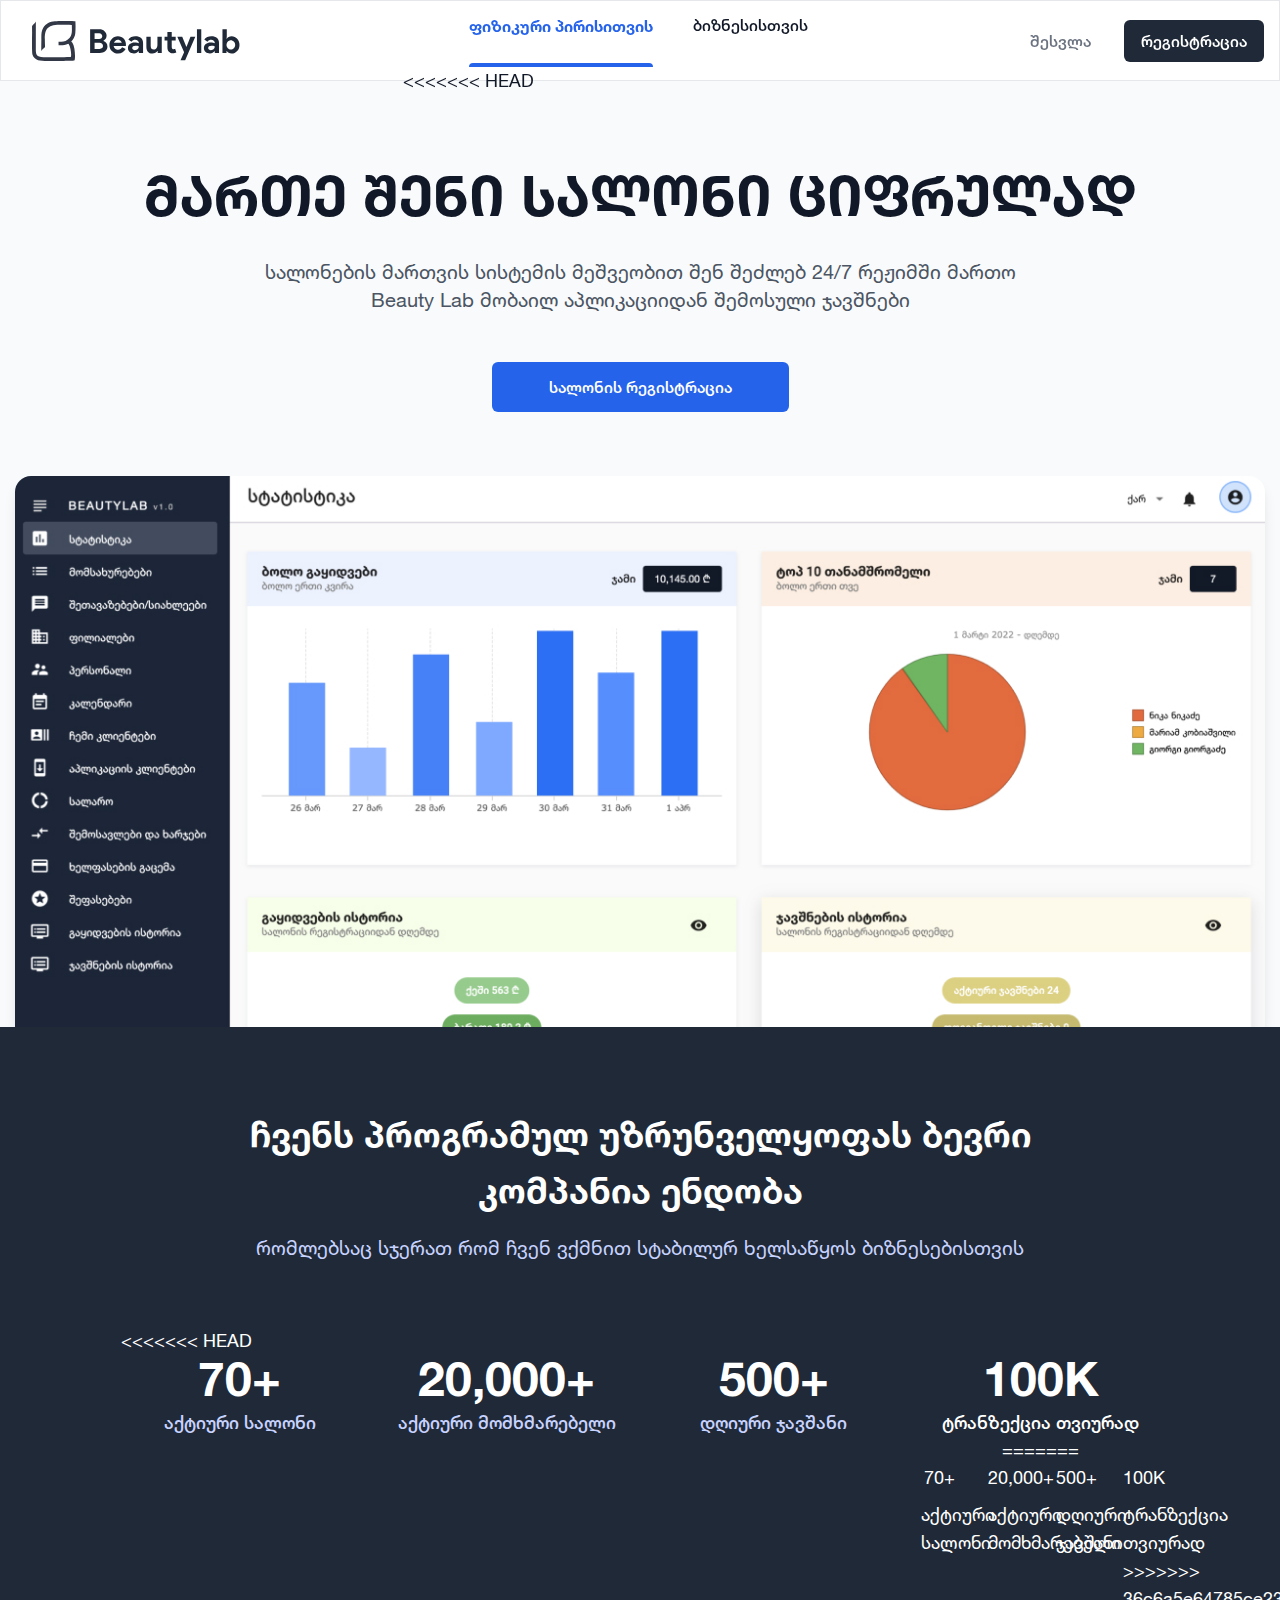
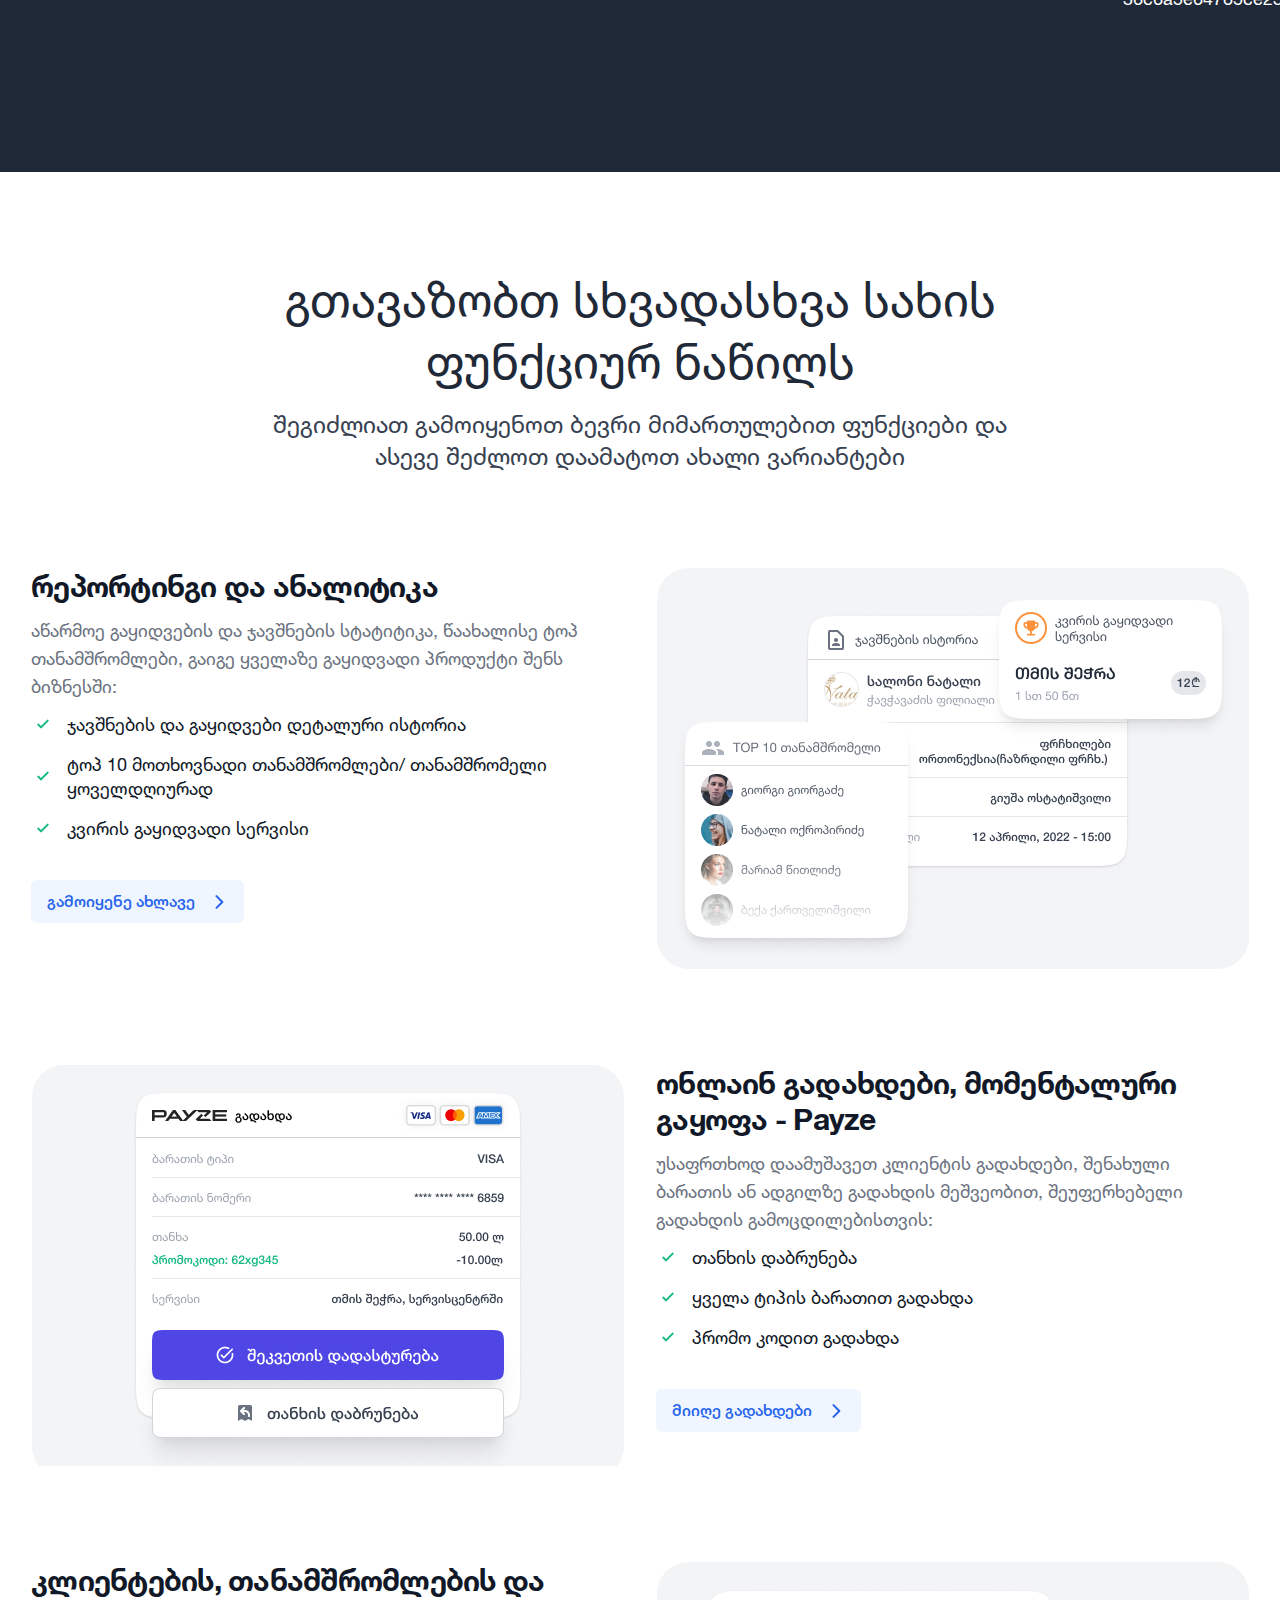
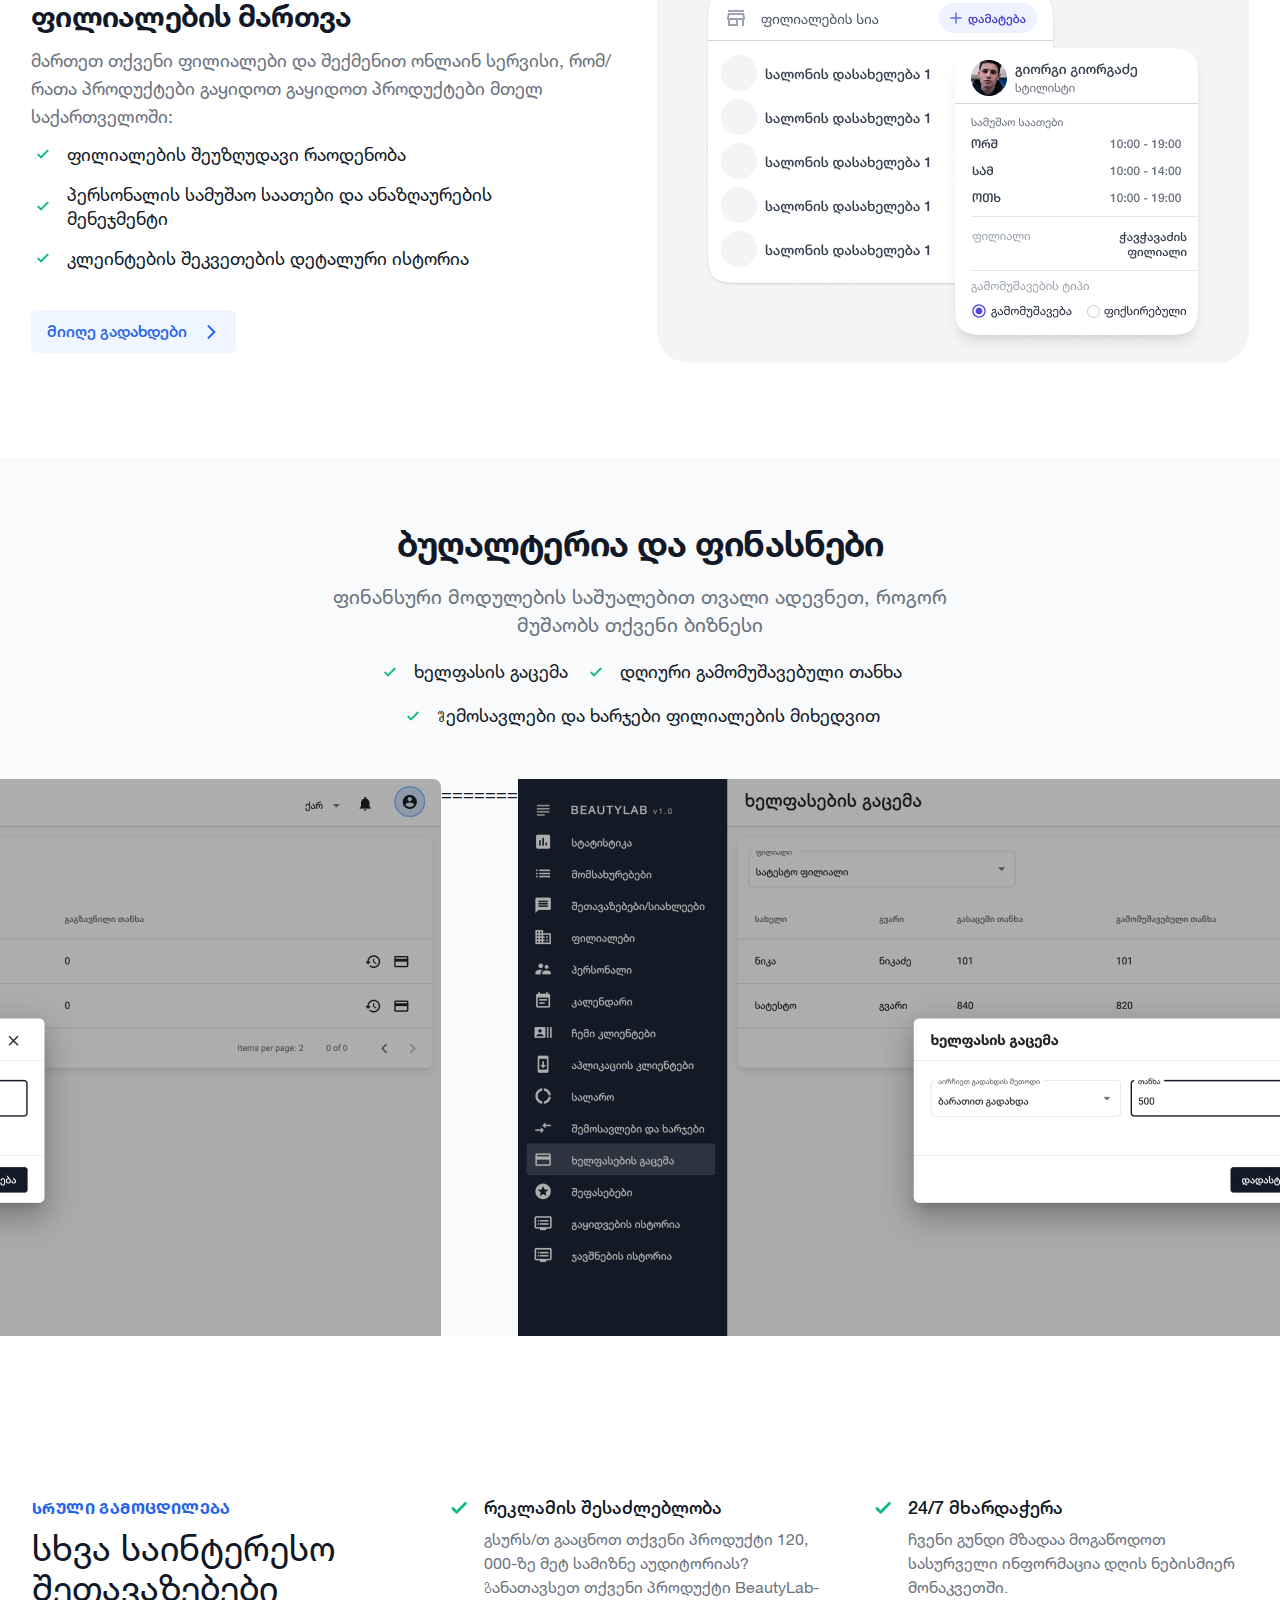
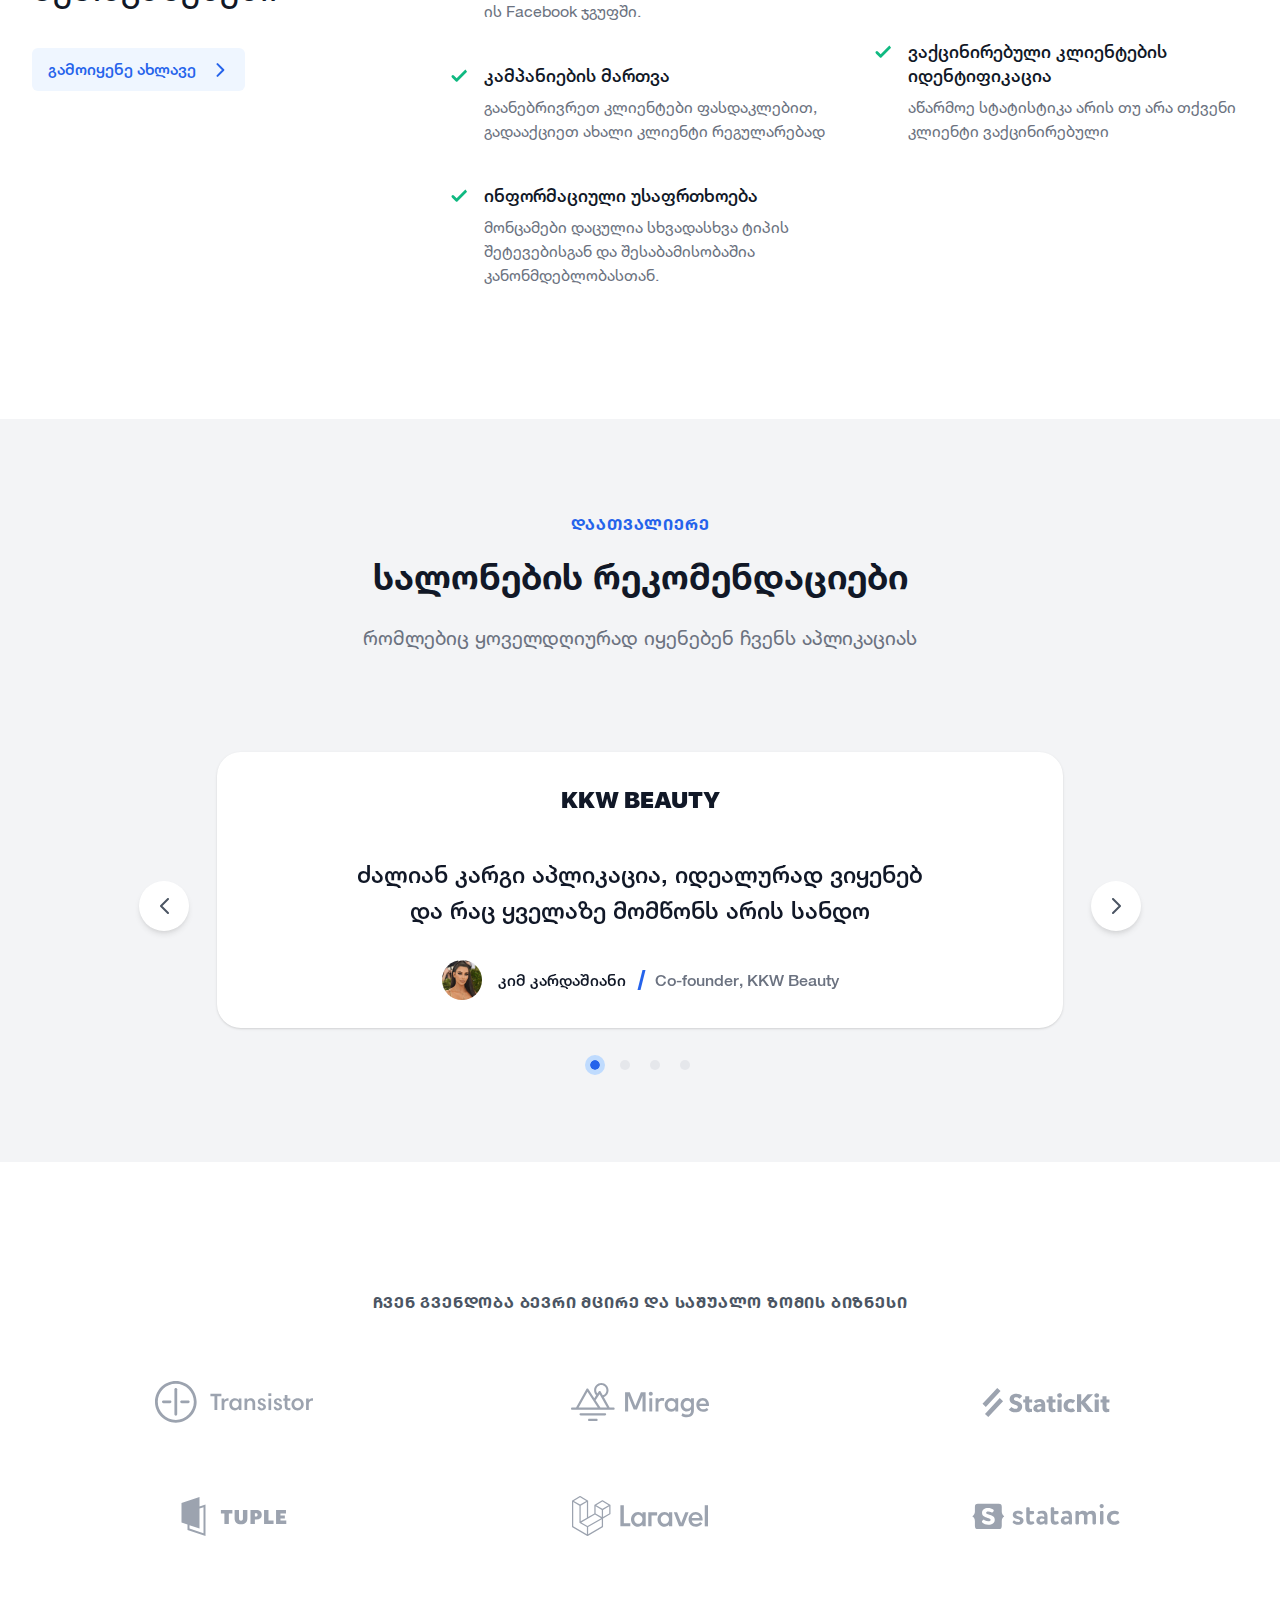
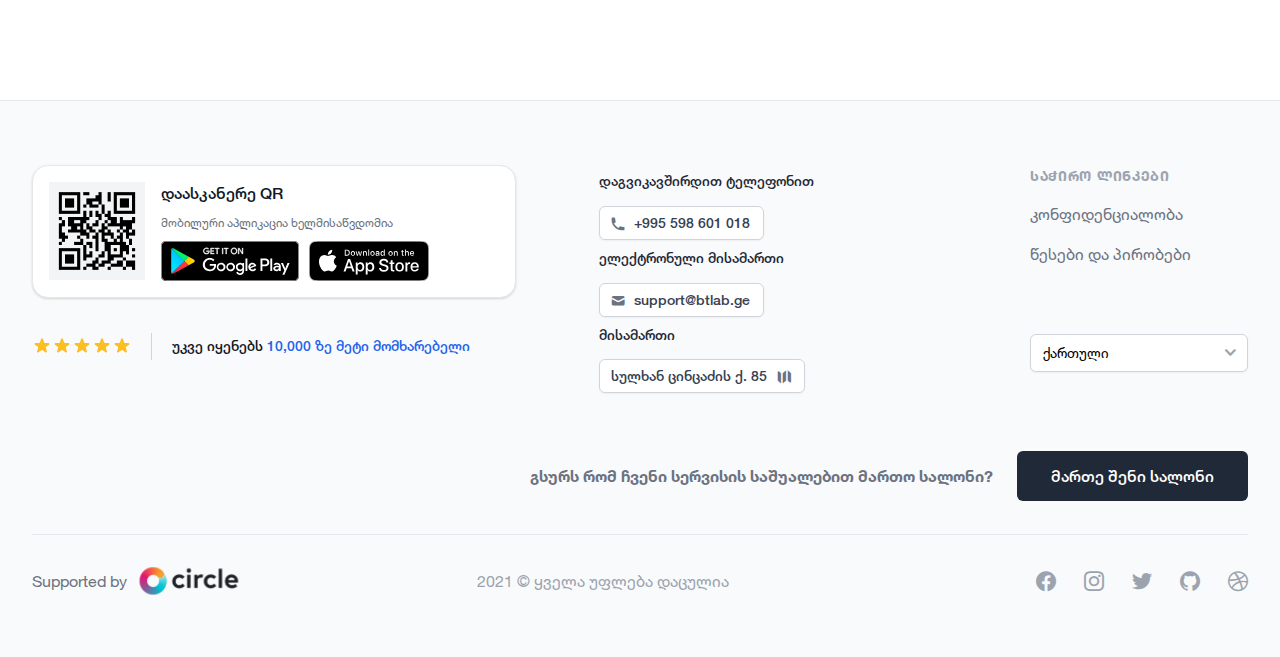
==== commit ca338d0d: "finish" ====
--- a/page.html
+++ b/page.html
@@ -50,7 +50,11 @@
                                                 </li>
                                             </ul>
                                         </div>
+<<<<<<< HEAD
                                         <footer class="nav__footer pdb-32 pdl-24 pdr-24 oh d-lg-none">
+=======
+                                        <footer class="nav__footer pdb-32 pdl-24 pdr-24 overflow-hidden d-lg-none">
+>>>>>>> 36c6a5e64785ce23815dfd4cacad2e5e1899e5a6
                                             <div class="row">
                                                 <div class="col-12 mrb-23">
                                                     <a class="btn btn--default bg-transparent gray-900-bg-hover white-hover gray-500 pdt-13 pdr-16 pdb-11 pdl-16 brrtl-6 brrtr-6 brrbl-6 brrbr-6 d-flex justify-content-center align-items-center" href="#">
@@ -120,6 +124,7 @@
                             </div>
                         </header>
                         <div class="trusts">
+<<<<<<< HEAD
                             <div class="trusts__row row pdb-7 pdb-lg-48 text-center">
                                 <div class="trusts__cell col-12 col-lg-3 mrb-32">
                                     <span class="trusts__num ftw-700 fts-60 fts-lg-48 lh-1 d-block mrb-16 mrb-lg-9">70+</span>
@@ -136,6 +141,24 @@
                                 <div class="trusts__cell col-12 col-lg-3 mrb-32">
                                     <span class="trusts__num ftw-700 fts-60 fts-lg-48 lh-1 d-block mrb-16 mrb-lg-9">100K</span>
                                     <p class="trusts__text incheck-list__title check-list__title--green d-block ftw-400 fts-18 lh-1-3334 pdl-36digo-200 lh-1-3334 ftw-500">ტრანზექცია თვიურად</p>
+=======
+                            <div class="trusts__row row mrl-16- mrr-16- pdb-7 pdb-lg-48 text-center">
+                                <div class="trusts__cell col-12 col-md-6 col-lg-3 pdl-16- pdr-16- mrb-32">
+                                    <span class="trusts__num font-weight-700 ft-size-60 ft-size-lg-48 line-height-1 d-block mrb-16 mrb-lg-9">70+</span>
+                                    <p class="trusts__text indigo-200-color line-height-1-3334 font-weight-500">აქტიური სალონი</p>
+                                </div>
+                                <div class="trusts__cell col-12 col-md-6 col-lg-3 pdl-16- pdr-16- mrb-32">
+                                    <span class="trusts__num font-weight-700 ft-size-60 ft-size-lg-48 line-height-1 d-block mrb-16 mrb-lg-9">20,000+</span>
+                                    <p class="trusts__text indigo-200-color line-height-1-3334 font-weight-500">აქტიური მომხმარებელი</p>
+                                </div>
+                                <div class="trusts__cell col-12 col-md-6 col-lg-3 pdl-16- pdr-16- mrb-32">
+                                    <span class="trusts__num font-weight-700 ft-size-60 ft-size-lg-48 line-height-1 d-block mrb-16 mrb-lg-9">500+</span>
+                                    <p class="trusts__text indigo-200-color line-height-1-3334 font-weight-500">დღიური ჯავშანი</p>
+                                </div>
+                                <div class="trusts__cell col-12 col-md-6 col-lg-3 pdl-16- pdr-16- mrb-32">
+                                    <span class="trusts__num font-weight-700 ft-size-60 ft-size-lg-48 line-height-1 d-block mrb-16 mrb-lg-9">100K</span>
+                                    <p class="trusts__text indigo-200-color line-height-1-3334 font-weight-500">ტრანზექცია თვიურად</p>
+>>>>>>> 36c6a5e64785ce23815dfd4cacad2e5e1899e5a6
                                 </div>
                             </div>
                         </div>
@@ -273,7 +296,11 @@
                             </div>
                             <div class="row">
                                 <div class="col-12 d-flex justify-content-center">
+<<<<<<< HEAD
                                     <img class="finance__picture d-block brrtl-8 brrtr-8" src="./img/finance/finance-picture-1.jpg" alt="finance">
+=======
+                                    <img class="finance__picture d-block brr-top-left-radius-8 brr-top-right-radius-8" src="./img/finance/finance-picture-1.jpg" alt="finance">
+>>>>>>> 36c6a5e64785ce23815dfd4cacad2e5e1899e5a6
                                 </div>
                             </div>
                         </div>
@@ -642,4 +669,4 @@
         <script src="./js/swiper-bundle.min.js"></script>
         <script src="./js/main.js"></script>
     </body>
-</html>+</html>
--- a/css/main.css
+++ b/css/main.css
@@ -44637,6 +44637,10 @@
   flex: 1 0 auto;
 }
 @media (max-width: 991px) {
+<<<<<<< HEAD
+=======
+
+>>>>>>> 36c6a5e64785ce23815dfd4cacad2e5e1899e5a6
   .header__cell--nav {
     position: absolute;
     z-index: 1;
@@ -44644,12 +44648,20 @@
 }
 
 .header__cell--buttons {
+<<<<<<< HEAD
   min-width: 280px;
 }
 @media (min-width: 1200px) {
   .header__cell--buttons {
     min-width: 390px;
   }
+=======
+  min-width: 350px;
+}
+
+.header__cell--nav {
+  flex: 2 0 auto;
+>>>>>>> 36c6a5e64785ce23815dfd4cacad2e5e1899e5a6
 }
 
 .logo {
@@ -45091,4 +45103,4 @@
 
 .footer__cell--contacts {
   min-width: 248px;
-}+}
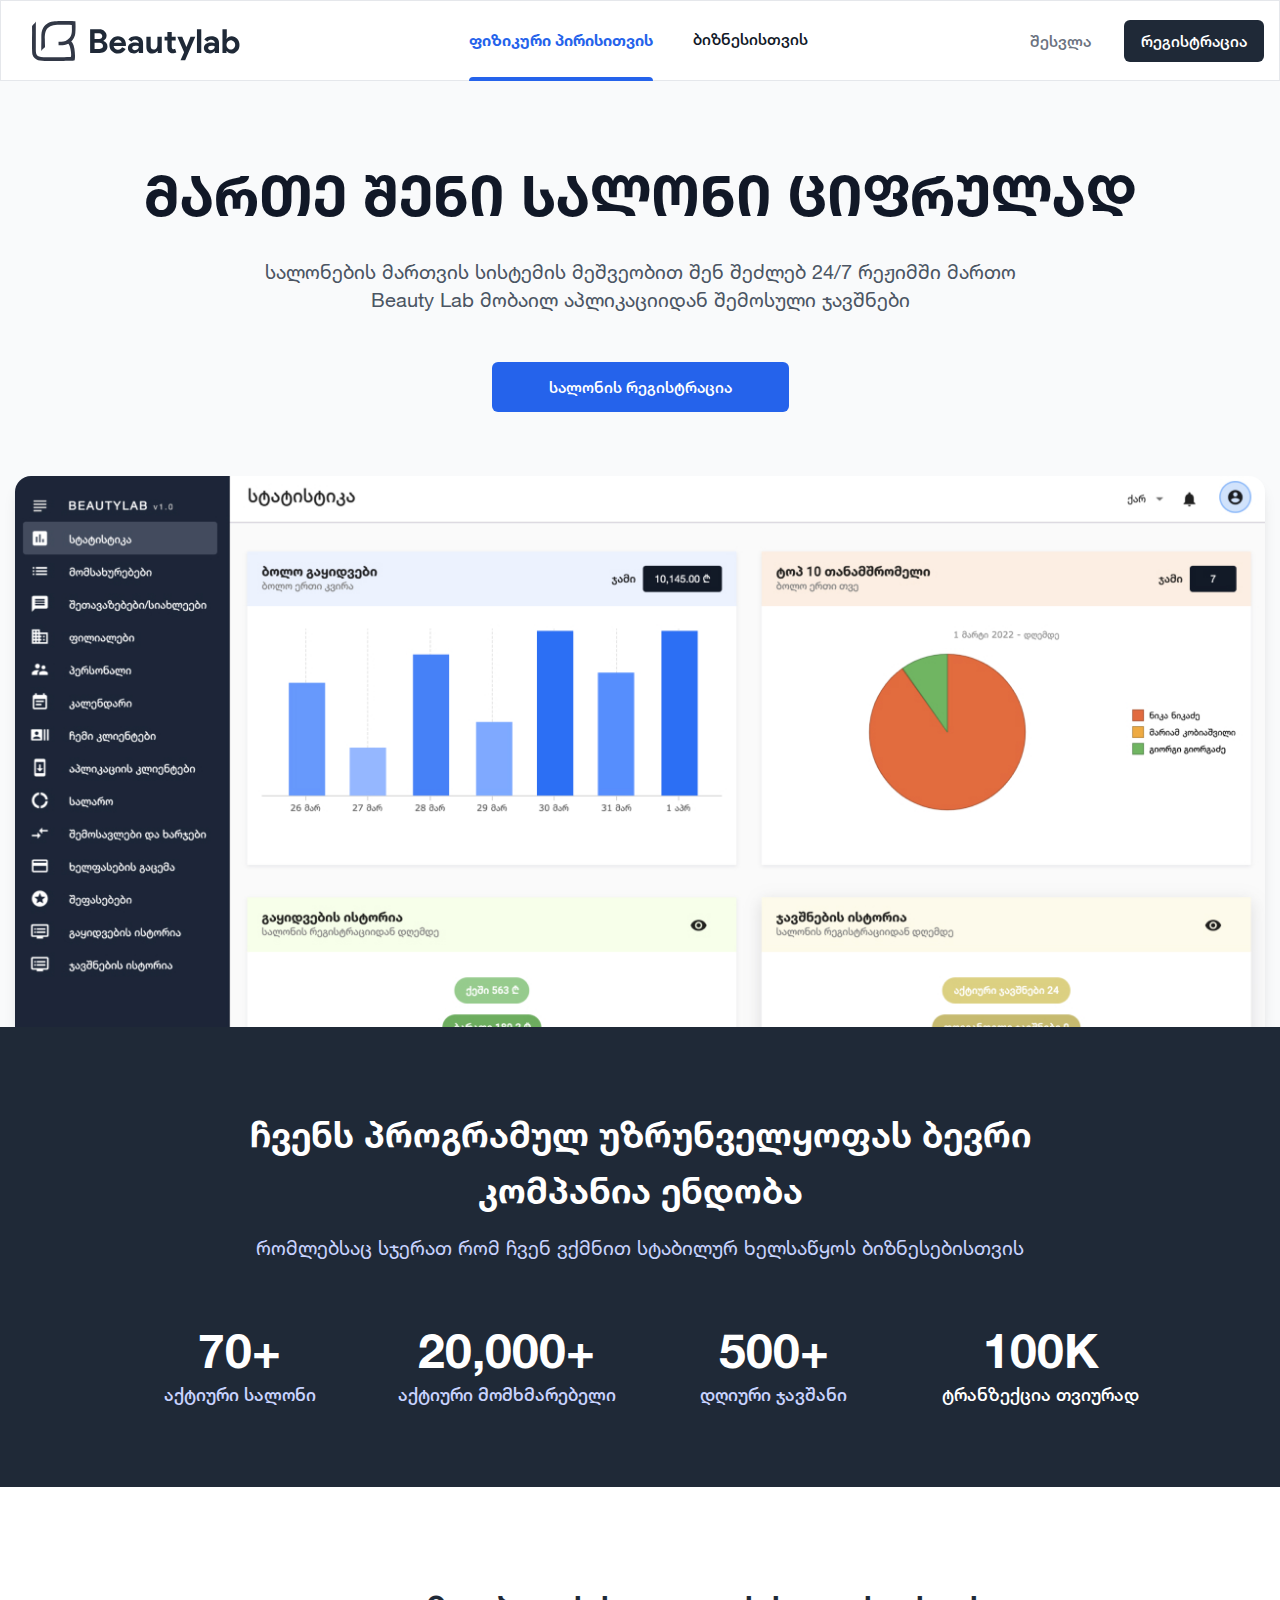
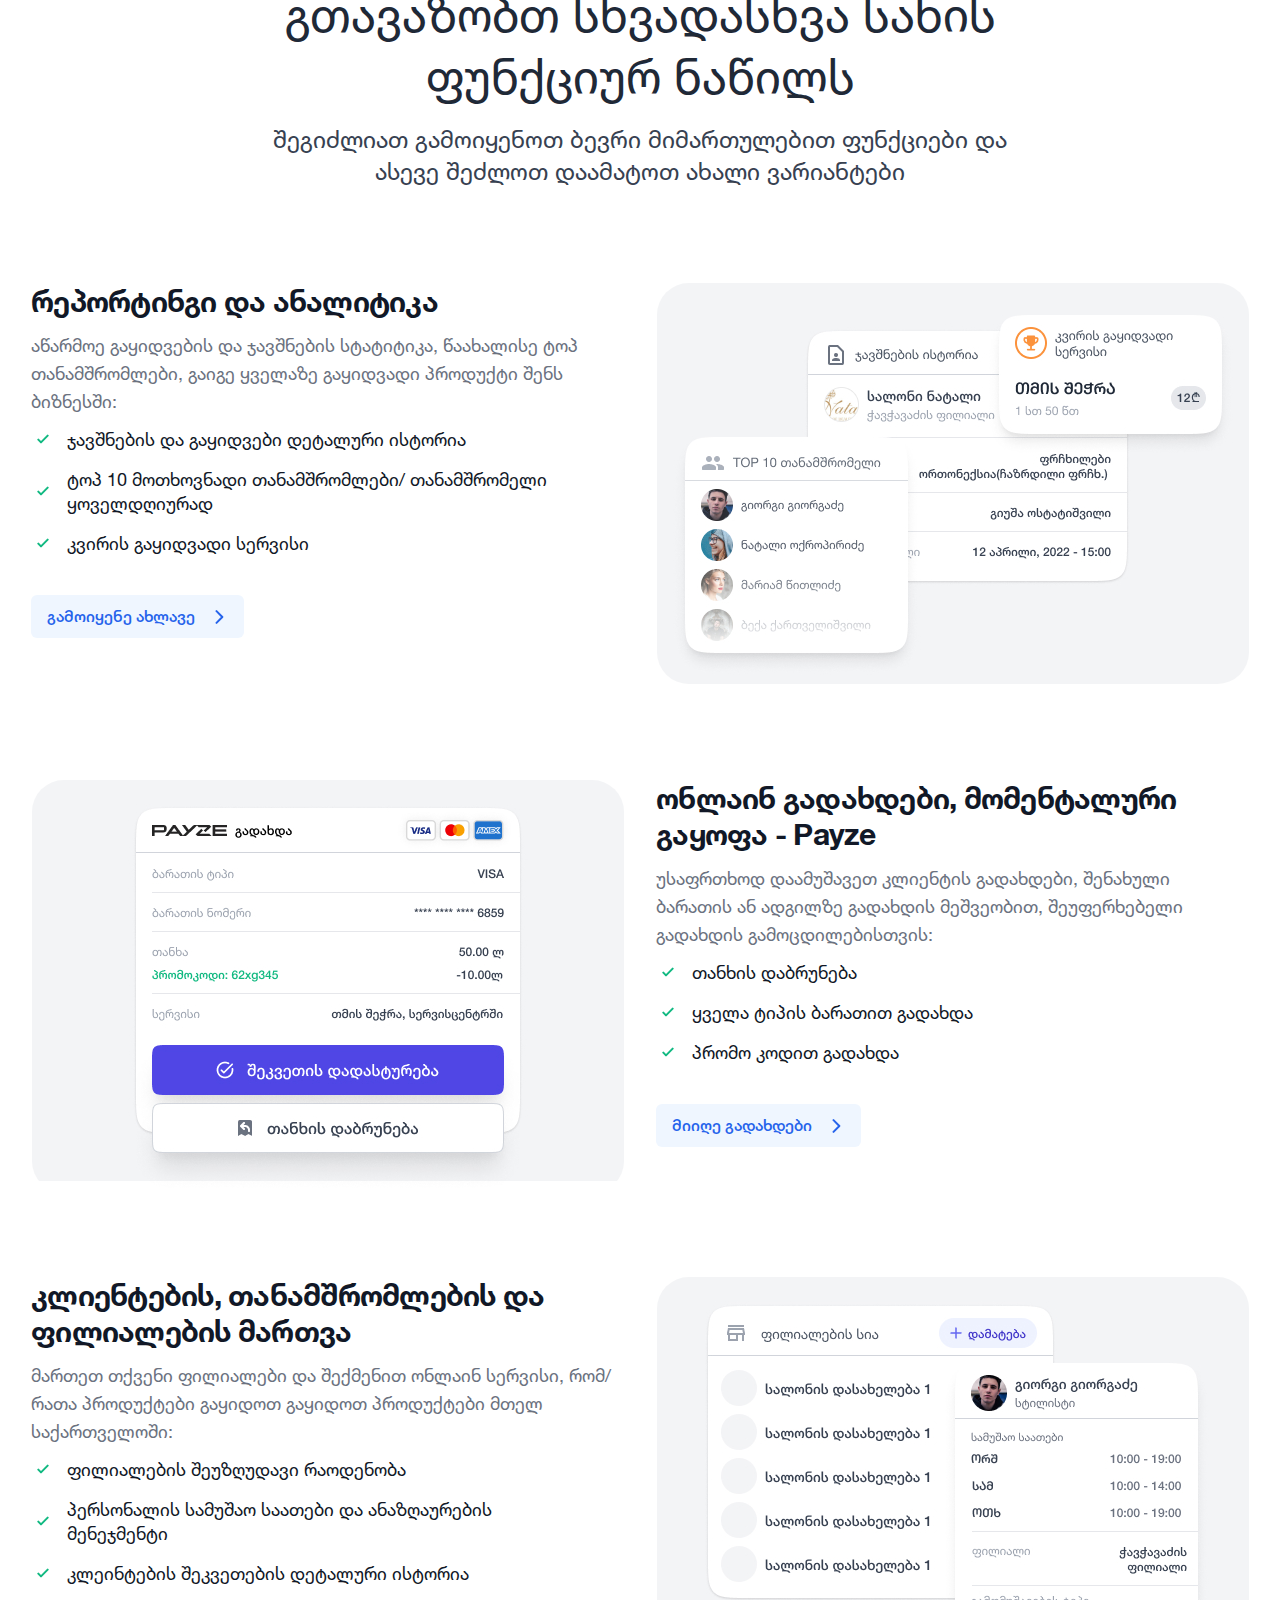
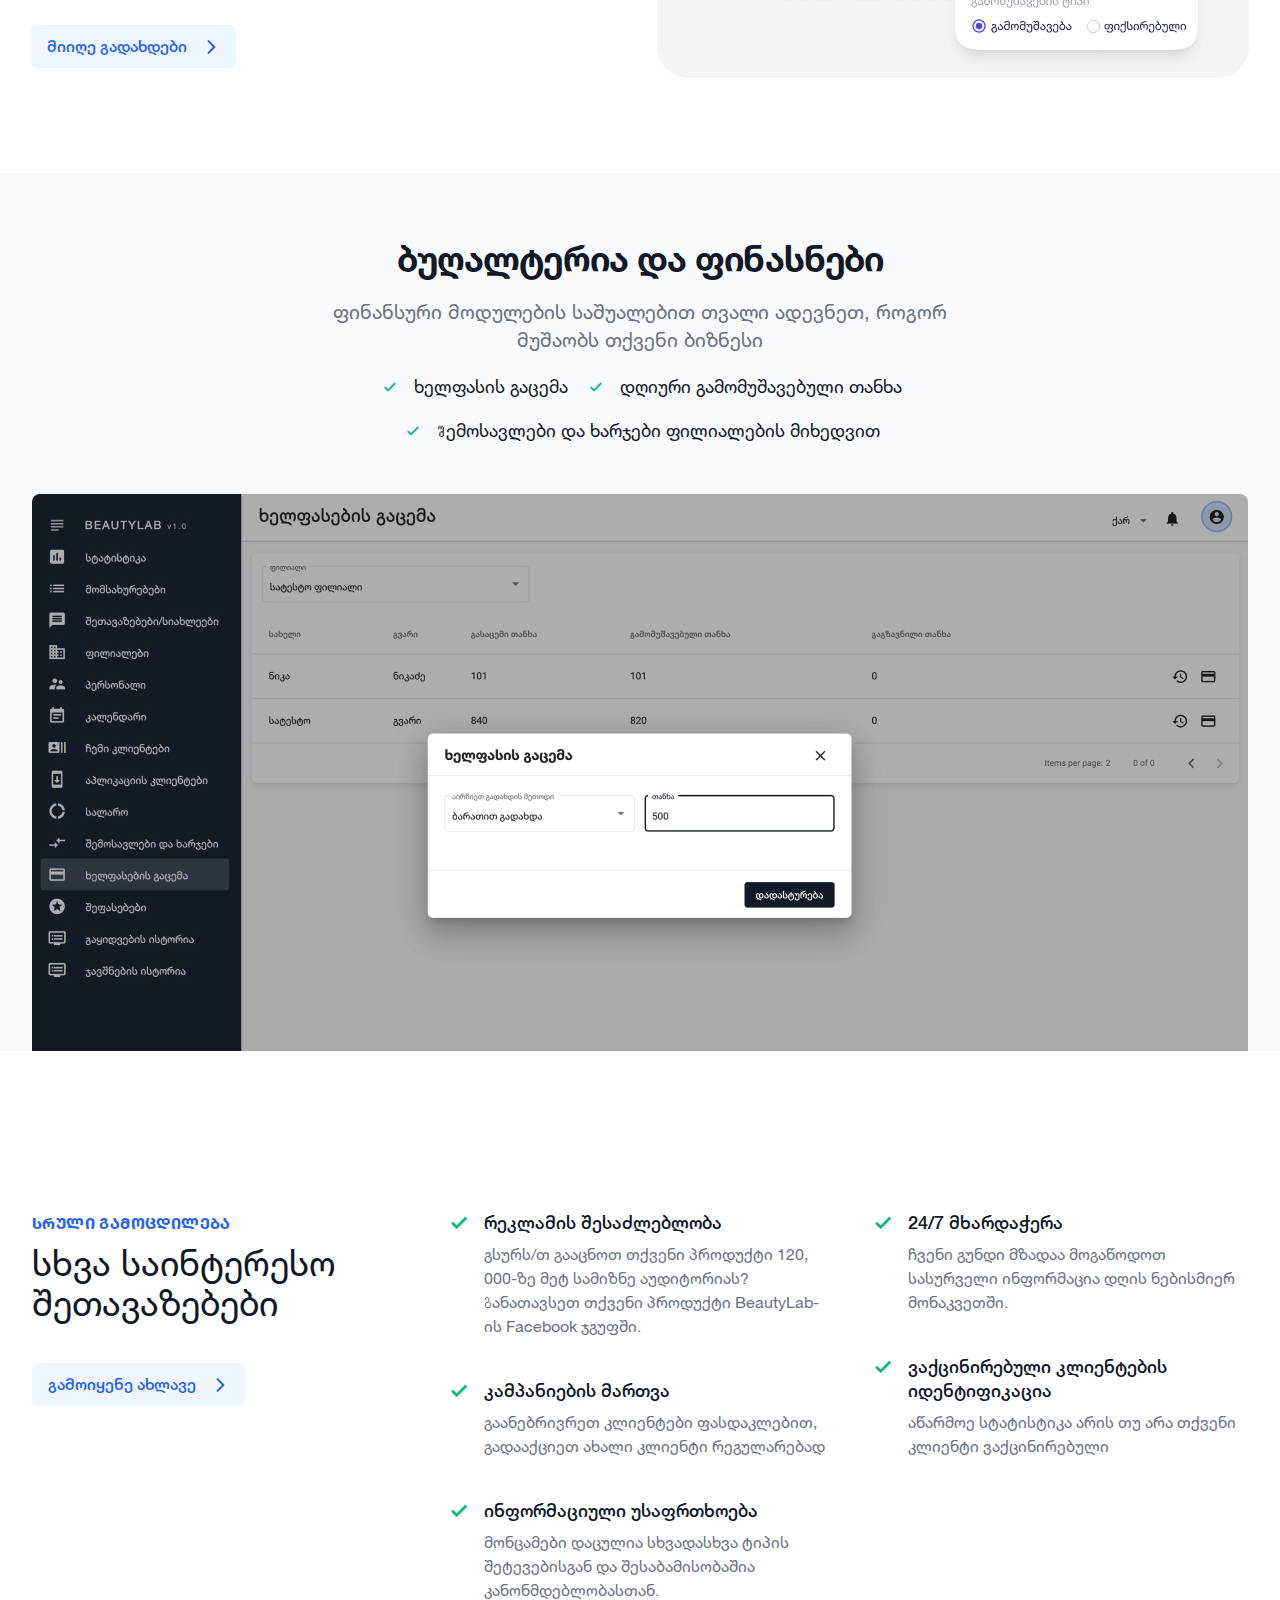
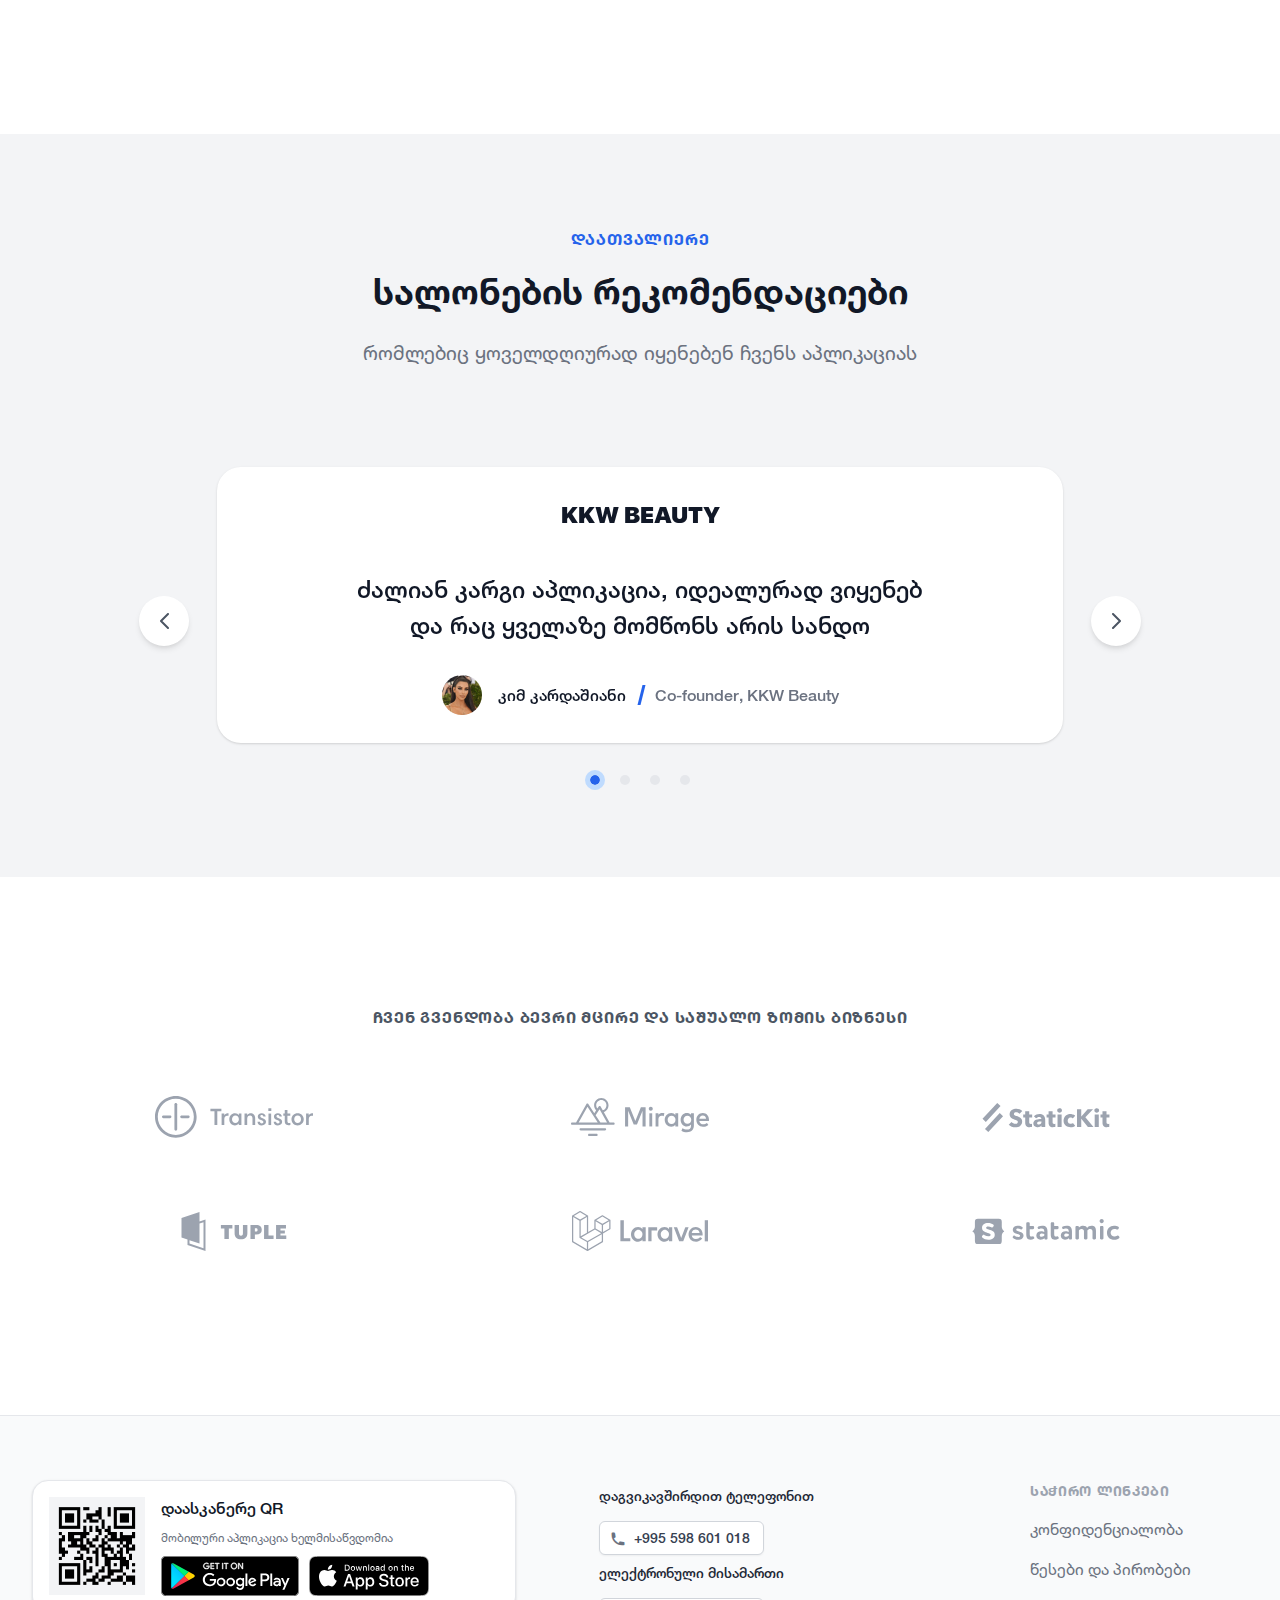
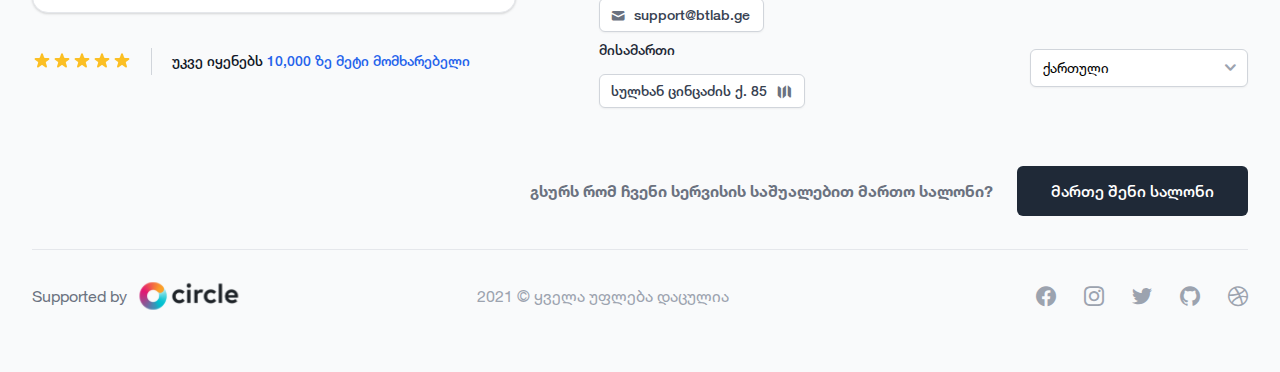
==== commit 10dfa3df: "finish" ====
--- a/page.html
+++ b/page.html
@@ -26,7 +26,7 @@
                             <div class="header__cell header__cell--nav pdl-0 pdr-0 pdl-lg-15 pdr-lg-15">
                                 <nav class="nav pdl-xl-66">
                                     <div class="nav__wrapper">
-                                        <header class="nav__header d-md-none oh">
+                                        <div class="nav__header d-lg-none oh">
                                             <div class="nav__header-row row pdl-16 pdr-16 justify-content-between align-items-center">
                                                 <div class="col-auto">
                                                     <a class="logo mrl-xl-16" href="#">
@@ -39,7 +39,7 @@
                                                     </button>
                                                 </div>
                                             </div>
-                                        </header>
+                                        </div>
                                         <div class="nav__body">
                                             <ul class="nav__items ftw-500 fts-14 fts-md-16 d-lg-flex justify-content-lg-center">
                                                 <li class="nav__item mrr-lg-40">
@@ -50,11 +50,7 @@
                                                 </li>
                                             </ul>
                                         </div>
-<<<<<<< HEAD
-                                        <footer class="nav__footer pdb-32 pdl-24 pdr-24 oh d-lg-none">
-=======
-                                        <footer class="nav__footer pdb-32 pdl-24 pdr-24 overflow-hidden d-lg-none">
->>>>>>> 36c6a5e64785ce23815dfd4cacad2e5e1899e5a6
+                                        <div class="nav__footer pdb-32 pdl-24 pdr-24 oh d-lg-none">
                                             <div class="row">
                                                 <div class="col-12 mrb-23">
                                                     <a class="btn btn--default bg-transparent gray-900-bg-hover white-hover gray-500 pdt-13 pdr-16 pdb-11 pdl-16 brrtl-6 brrtr-6 brrbl-6 brrbr-6 d-flex justify-content-center align-items-center" href="#">
@@ -67,7 +63,7 @@
                                                     </a>
                                                 </div>
                                             </div>
-                                        </footer>
+                                        </div>
                                     </div>
                                     <span class="nav__overlay body-overlay d-block d-lg-none" id="body-overlay"></span>
                                 </nav>
@@ -124,7 +120,6 @@
                             </div>
                         </header>
                         <div class="trusts">
-<<<<<<< HEAD
                             <div class="trusts__row row pdb-7 pdb-lg-48 text-center">
                                 <div class="trusts__cell col-12 col-lg-3 mrb-32">
                                     <span class="trusts__num ftw-700 fts-60 fts-lg-48 lh-1 d-block mrb-16 mrb-lg-9">70+</span>
@@ -141,24 +136,6 @@
                                 <div class="trusts__cell col-12 col-lg-3 mrb-32">
                                     <span class="trusts__num ftw-700 fts-60 fts-lg-48 lh-1 d-block mrb-16 mrb-lg-9">100K</span>
                                     <p class="trusts__text incheck-list__title check-list__title--green d-block ftw-400 fts-18 lh-1-3334 pdl-36digo-200 lh-1-3334 ftw-500">ტრანზექცია თვიურად</p>
-=======
-                            <div class="trusts__row row mrl-16- mrr-16- pdb-7 pdb-lg-48 text-center">
-                                <div class="trusts__cell col-12 col-md-6 col-lg-3 pdl-16- pdr-16- mrb-32">
-                                    <span class="trusts__num font-weight-700 ft-size-60 ft-size-lg-48 line-height-1 d-block mrb-16 mrb-lg-9">70+</span>
-                                    <p class="trusts__text indigo-200-color line-height-1-3334 font-weight-500">აქტიური სალონი</p>
-                                </div>
-                                <div class="trusts__cell col-12 col-md-6 col-lg-3 pdl-16- pdr-16- mrb-32">
-                                    <span class="trusts__num font-weight-700 ft-size-60 ft-size-lg-48 line-height-1 d-block mrb-16 mrb-lg-9">20,000+</span>
-                                    <p class="trusts__text indigo-200-color line-height-1-3334 font-weight-500">აქტიური მომხმარებელი</p>
-                                </div>
-                                <div class="trusts__cell col-12 col-md-6 col-lg-3 pdl-16- pdr-16- mrb-32">
-                                    <span class="trusts__num font-weight-700 ft-size-60 ft-size-lg-48 line-height-1 d-block mrb-16 mrb-lg-9">500+</span>
-                                    <p class="trusts__text indigo-200-color line-height-1-3334 font-weight-500">დღიური ჯავშანი</p>
-                                </div>
-                                <div class="trusts__cell col-12 col-md-6 col-lg-3 pdl-16- pdr-16- mrb-32">
-                                    <span class="trusts__num font-weight-700 ft-size-60 ft-size-lg-48 line-height-1 d-block mrb-16 mrb-lg-9">100K</span>
-                                    <p class="trusts__text indigo-200-color line-height-1-3334 font-weight-500">ტრანზექცია თვიურად</p>
->>>>>>> 36c6a5e64785ce23815dfd4cacad2e5e1899e5a6
                                 </div>
                             </div>
                         </div>
@@ -296,11 +273,7 @@
                             </div>
                             <div class="row">
                                 <div class="col-12 d-flex justify-content-center">
-<<<<<<< HEAD
                                     <img class="finance__picture d-block brrtl-8 brrtr-8" src="./img/finance/finance-picture-1.jpg" alt="finance">
-=======
-                                    <img class="finance__picture d-block brr-top-left-radius-8 brr-top-right-radius-8" src="./img/finance/finance-picture-1.jpg" alt="finance">
->>>>>>> 36c6a5e64785ce23815dfd4cacad2e5e1899e5a6
                                 </div>
                             </div>
                         </div>
@@ -669,4 +642,4 @@
         <script src="./js/swiper-bundle.min.js"></script>
         <script src="./js/main.js"></script>
     </body>
-</html>
+</html>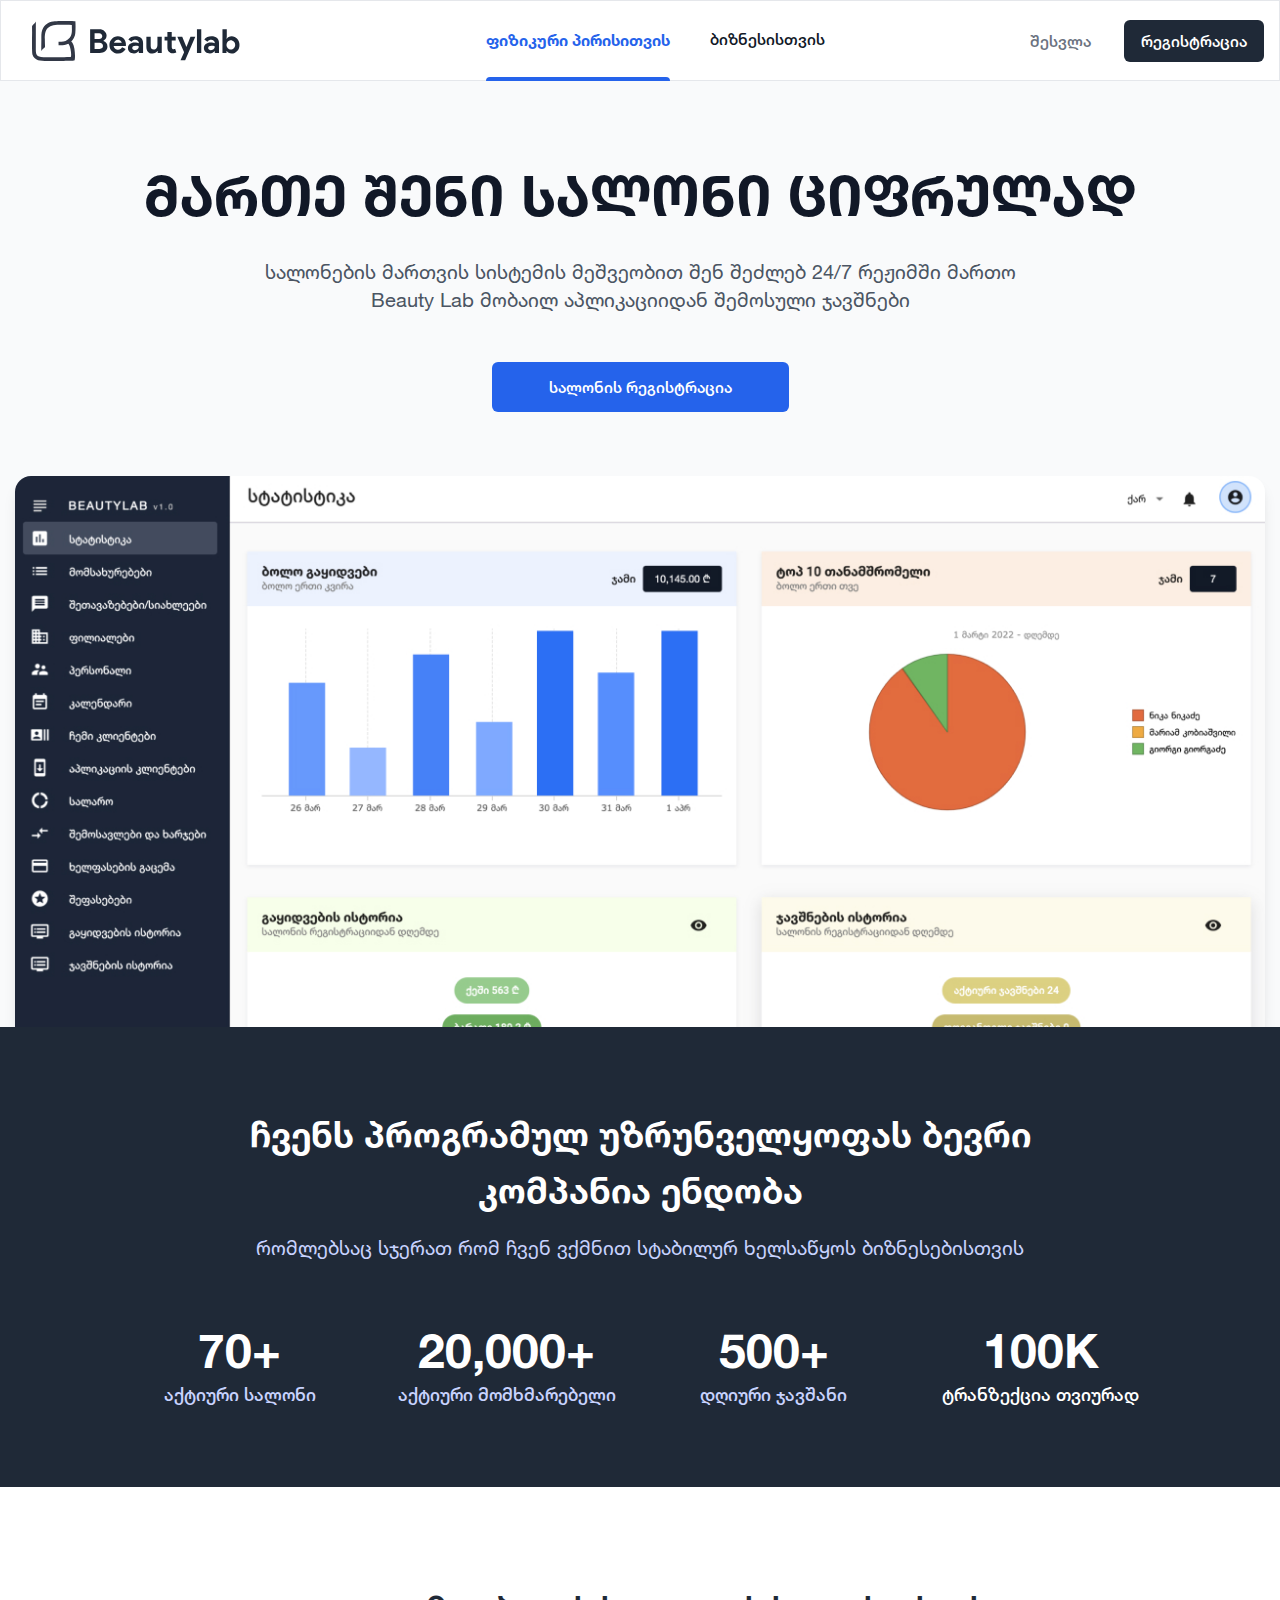
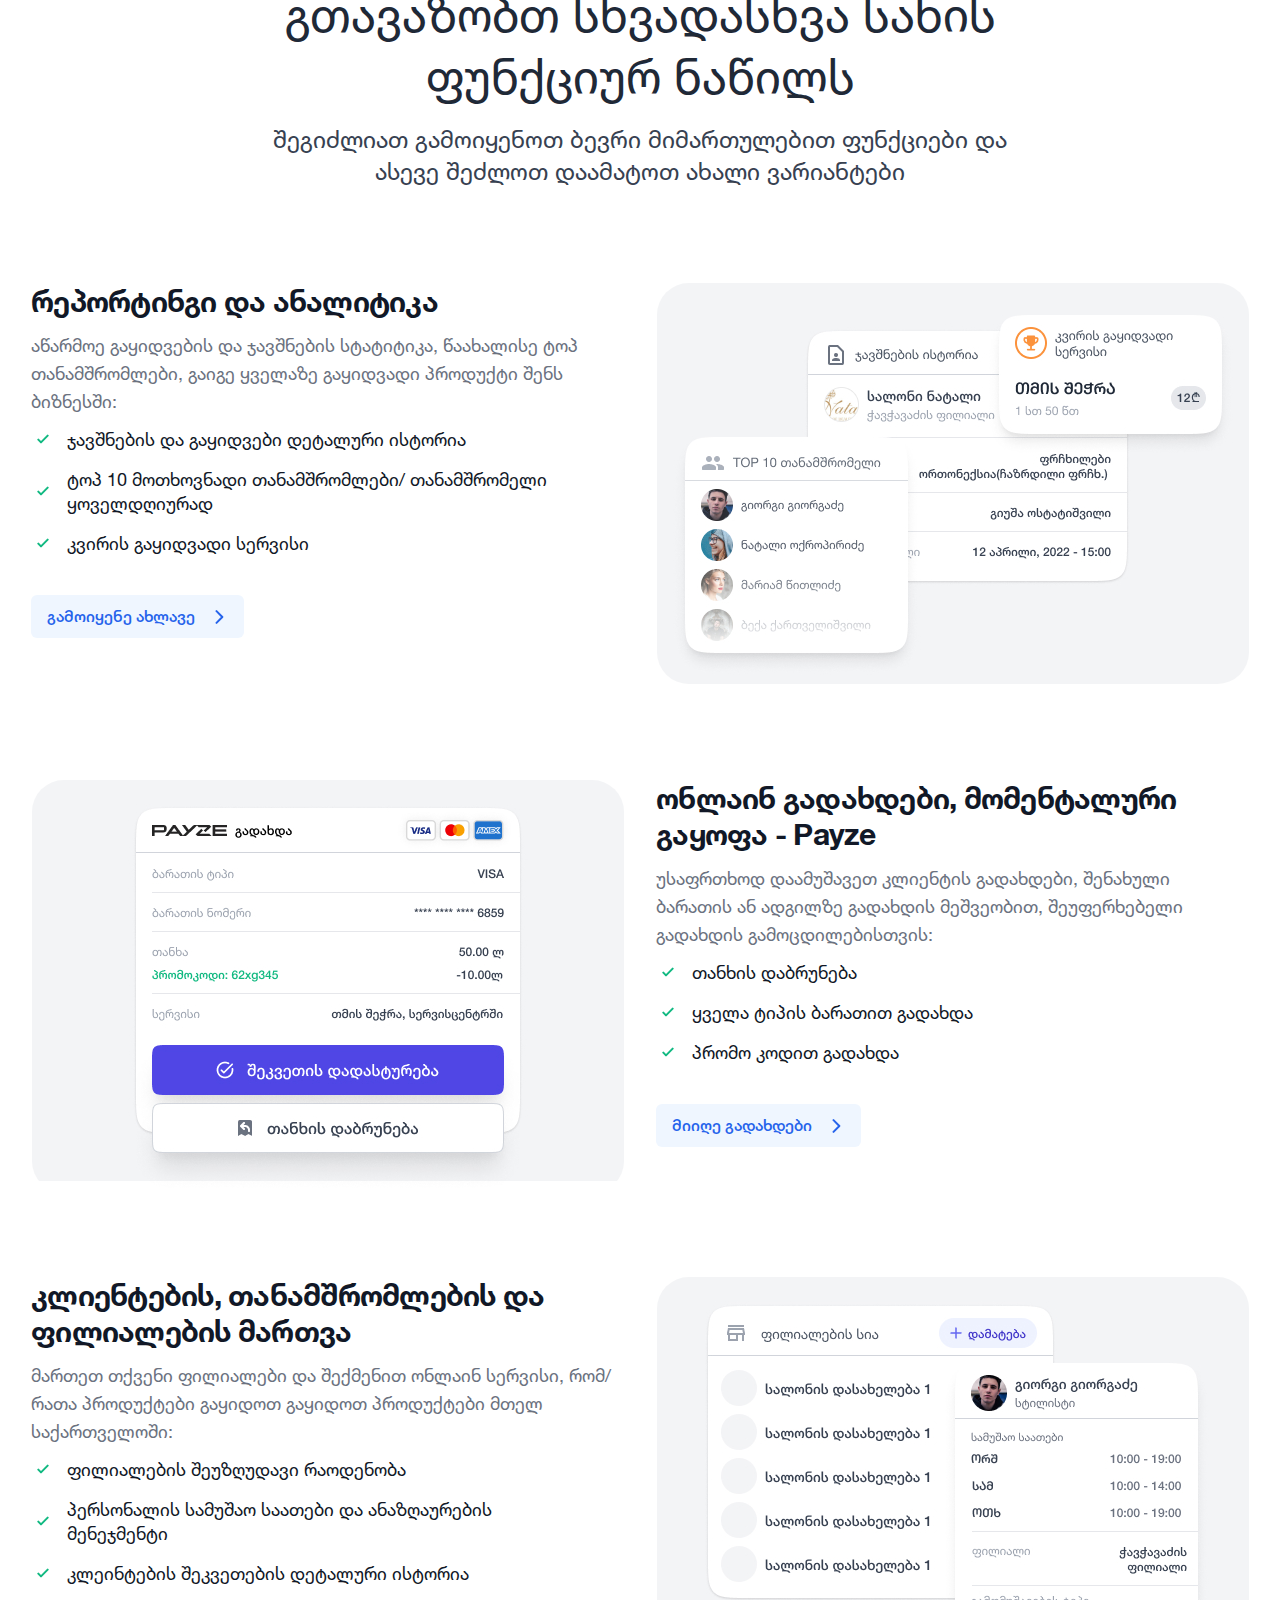
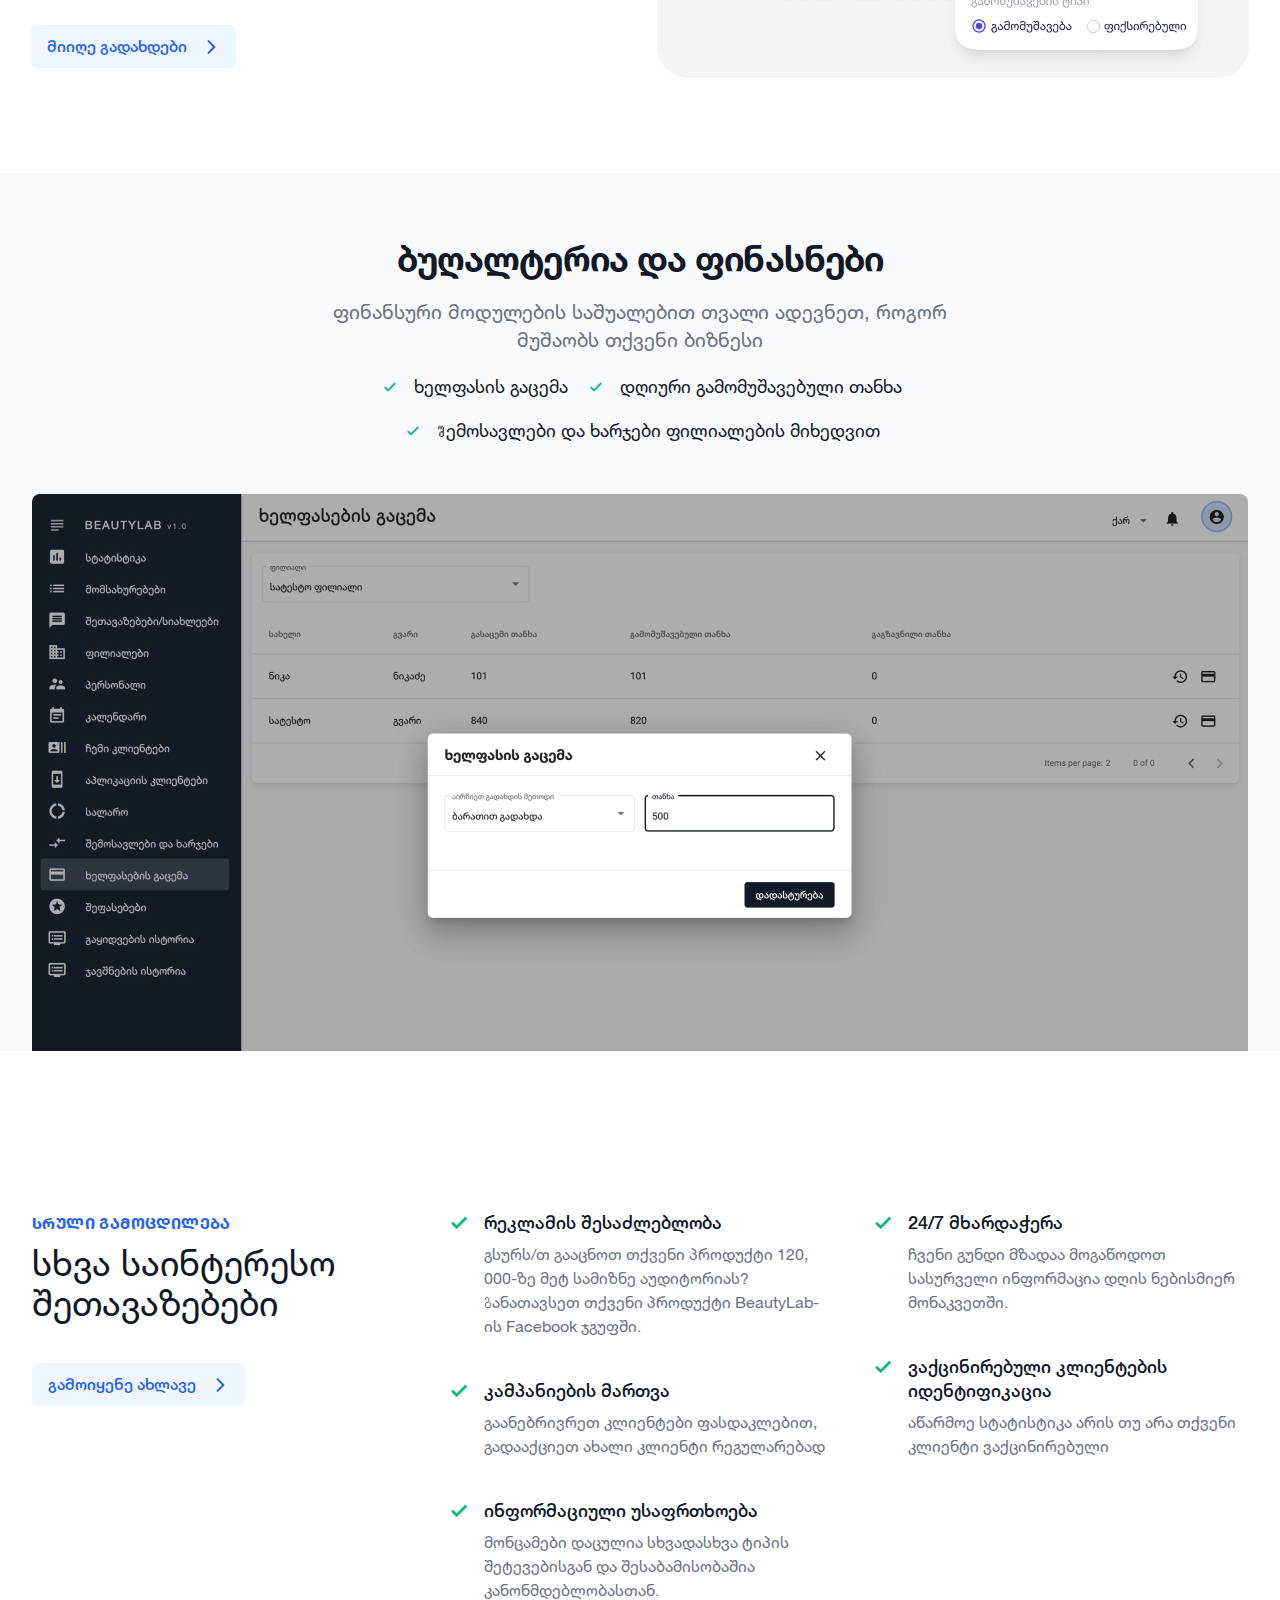
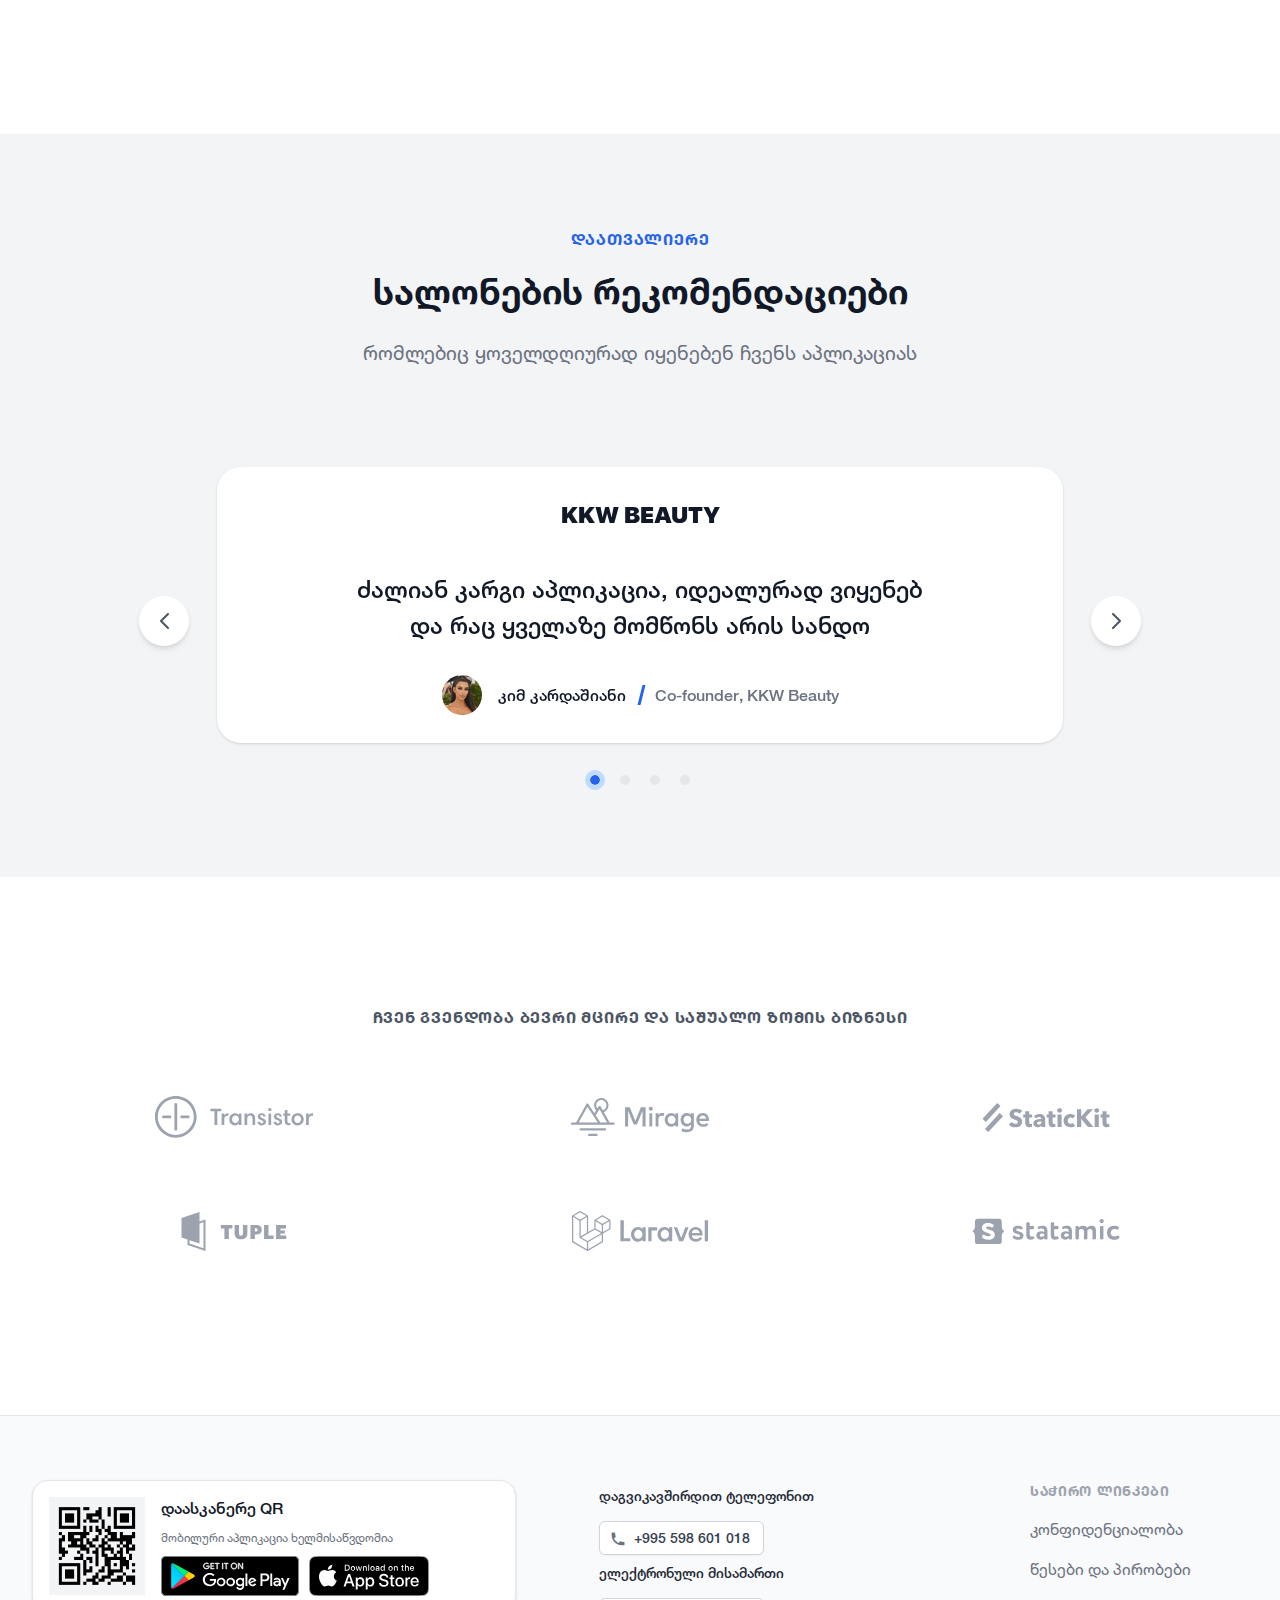
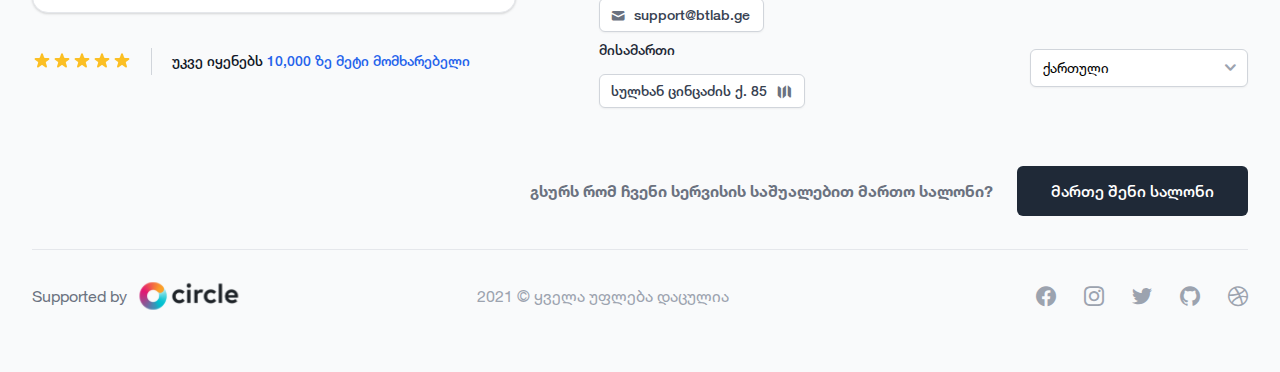
==== commit 0dadffaa: "pravki" ====
--- a/page.html
+++ b/page.html
@@ -153,7 +153,7 @@
                             <div class="functional">
                                 <div class="functional__row row mrl-17- mrr-17- mrl-lg-16- mrr-lg-16- mrb-39 mrb-lg-68">
                                     <div class="functional__cell pdl-25 pdr-25 pdl-lg-16 pdr-lg-16 col-12 col-lg-6 order-lg-1 mrb-24 mrb-lg-0">
-                                        <div class="functional__image d-flex justify-content-center">
+                                        <div class="functional__image d-flex justify-content-center align-items-start">
                                             <img class="functional__pucture brrtl-16 brrtr-16 brrbr-16 brrbl-16 brrtl-lg-32 brrtr-lg-32 brrbr-lg-32 brrbl-lg-32 d-block" src="./img/functional/functional-picture-1.jpg" alt="functional">
                                         </div>
                                     </div>
@@ -183,7 +183,7 @@
                                 </div>
                                 <div class="functional__row row mrl-16- mrr-16- mrb-39 mrb-lg-68">
                                     <div class="functional__cell pdl-25 pdr-25 pdl-lg-16 pdr-lg-16 col-12 col-lg-6 mrb-24 mrb-lg-0">
-                                        <div class="functional__image d-flex justify-content-center">
+                                        <div class="functional__image d-flex justify-content-center align-items-start">
                                             <img class="functional__pucture brrtl-16 brrtr-16 brrbr-16 brrbl-16 brrtl-lg-32 brrtr-lg-32 brrbr-lg-32 brrbl-lg-32 d-block" src="./img/functional/functional-picture-2.jpg" alt="functional">
                                         </div>
                                     </div>
@@ -213,7 +213,7 @@
                                 </div>
                                 <div class="functional__row row mrl-16- mrr-16-">
                                     <div class="functional__cell pdl-25 pdr-25 pdl-lg-16 pdr-lg-16 col-12 col-lg-6 order-lg-1 mrb-24 mrb-lg-0">
-                                        <div class="functional__image d-flex justify-content-center">
+                                        <div class="functional__image d-flex justify-content-center align-items-start">
                                             <img class="functional__pucture brrtl-16 brrtr-16 brrbr-16 brrbl-16 brrtl-lg-32 brrtr-lg-32 brrbr-lg-32 brrbl-lg-32 d-block" src="./img/functional/functional-picture-3.jpg" alt="functional">
                                         </div>
                                     </div>
@@ -272,7 +272,7 @@
                                 </div>
                             </div>
                             <div class="row">
-                                <div class="col-12 d-flex justify-content-center">
+                                <div class="col-12 d-flex justify-content-center align-items-start">
                                     <img class="finance__picture d-block brrtl-8 brrtr-8" src="./img/finance/finance-picture-1.jpg" alt="finance">
                                 </div>
                             </div>
@@ -452,27 +452,27 @@
                 <div class="page__cell container">
                     <section class="section pdt-80 pdt-lg-100 pdb-lg-36">
                         <header class="section__header pdt-lg-28">
-                            <h6 class="section__title-h6 text-uppercase text-center helvetica-neueLTGEOCaps fts-16 lh-1-5 gray-600 ftw-700 ls-05 mrb-56 mrb-lg-67">ჩვენ გვენდობა ბევრი მცირე და საშუალო ზომის ბიზნესი</h6>
+                            <h6 class="section__title-h6 text-uppercase text-center helvetica-neueLTGEOCaps fts-16 lh-1-5 gray-600 ftw-700 ls-05 mrb-61 mrb-lg-67">ჩვენ გვენდობა ბევრი მცირე და საშუალო ზომის ბიზნესი</h6>
                         </header>
-                        <div class="section__body pdb-55">
+                        <div class="section__body pdb-48 pdb-lg-55">
                             <div class="business">
                                 <ul class="business__row row align-items-center align-items-center">
-                                    <li class="business__cell mrb-76 mrb-lg-66 col-6 col-md-4">
+                                    <li class="business__cell mrb-70 mrb-lg-66 col-6 col-md-4">
                                         <img class="business__picture" src="./img/business/transistor.svg" alt="Transistor">
                                     </li>
-                                    <li class="business__cell mrb-76 mrb-md-66 col-6 col-md-4">
+                                    <li class="business__cell mrb-70 mrb-md-66 col-6 col-md-4">
                                         <img class="business__picture" src="./img/business/mirage.svg" alt="Mirage">
                                     </li>
-                                    <li class="business__cell mrb-76 mrb-md-66 col-6 col-md-4">
+                                    <li class="business__cell mrb-70 mrb-md-66 col-6 col-md-4">
                                         <img class="business__picture" src="./img/business/statickit.svg" alt="StaTickit">
                                     </li>
-                                    <li class="business__cell mrb-76 mrb-lg-66 col-6 col-md-4">
+                                    <li class="business__cell mrb-70 mrb-lg-66 col-6 col-md-4">
                                         <img class="business__picture" src="./img/business/tuple.svg" alt="TUPLE">
                                     </li>
-                                    <li class="business__cell mrb-76 mrb-lg-66 col-6 col-md-4">
+                                    <li class="business__cell mrb-70 mrb-lg-66 col-6 col-md-4">
                                         <img class="business__picture" src="./img/business/laravel.svg" alt="Laravel">
                                     </li>
-                                    <li class="business__cell mrb-76 mrb-lg-66 col-6 col-md-4">
+                                    <li class="business__cell mrb-70 mrb-lg-66 col-6 col-md-4">
                                         <img class="business__picture" src="./img/business/statamic.svg" alt="statamic">
                                     </li>
                                 </ul>
--- a/css/main.css
+++ b/css/main.css
@@ -44381,7 +44381,7 @@
   color: var(--white-color);
 }
 
-.white-color-hover:hover {
+.white-hover:hover {
   color: var(--white-color);
 }
 
@@ -44637,10 +44637,6 @@
   flex: 1 0 auto;
 }
 @media (max-width: 991px) {
-<<<<<<< HEAD
-=======
-
->>>>>>> 36c6a5e64785ce23815dfd4cacad2e5e1899e5a6
   .header__cell--nav {
     position: absolute;
     z-index: 1;
@@ -44648,20 +44644,12 @@
 }
 
 .header__cell--buttons {
-<<<<<<< HEAD
   min-width: 280px;
 }
 @media (min-width: 1200px) {
   .header__cell--buttons {
     min-width: 390px;
   }
-=======
-  min-width: 350px;
-}
-
-.header__cell--nav {
-  flex: 2 0 auto;
->>>>>>> 36c6a5e64785ce23815dfd4cacad2e5e1899e5a6
 }
 
 .logo {
@@ -44797,17 +44785,18 @@
   }
 }
 
-.nav__link.active {
-  color: var(--blue-600-color);
-}
 @media (min-width: 768px) {
   .nav__link.active {
     font-weight: 700;
   }
 }
 
+.nav__link.active, .nav__link:hover {
+  color: var(--blue-600-color);
+}
+
 @media (min-width: 768px) {
-  .nav__link.active::after {
+  .nav__link.active::after, .nav__link:hover::after {
     opacity: 1;
     visibility: visible;
   }
@@ -44857,16 +44846,15 @@
   .intro__images {
     overflow: hidden;
     padding-left: 53px;
+    padding-right: 53px;
     position: relative;
     z-index: 1;
-    left: -44px;
     display: flex;
-    max-width: 380px;
-    margin-left: auto;
-    margin-right: auto;
+    margin-left: -58px;
+    margin-right: -58px;
     padding-top: 18px;
-    align-items: flex-end;
-    justify-content: flex-end;
+    align-items: flex-start;
+    max-height: 99%;
   }
 }
 
@@ -44886,7 +44874,7 @@
 }
 @media (max-width: 991px) {
   .intro__picture--1 {
-    width: 74%;
+    width: 66%;
   }
 }
 
@@ -44896,7 +44884,7 @@
 }
 @media (max-width: 991px) {
   .intro__picture--2 {
-    margin-left: -35%;
+    margin-left: -31%;
     margin-top: 14%;
     width: 66%;
     display: block;
@@ -45103,4 +45091,4 @@
 
 .footer__cell--contacts {
   min-width: 248px;
-}
+}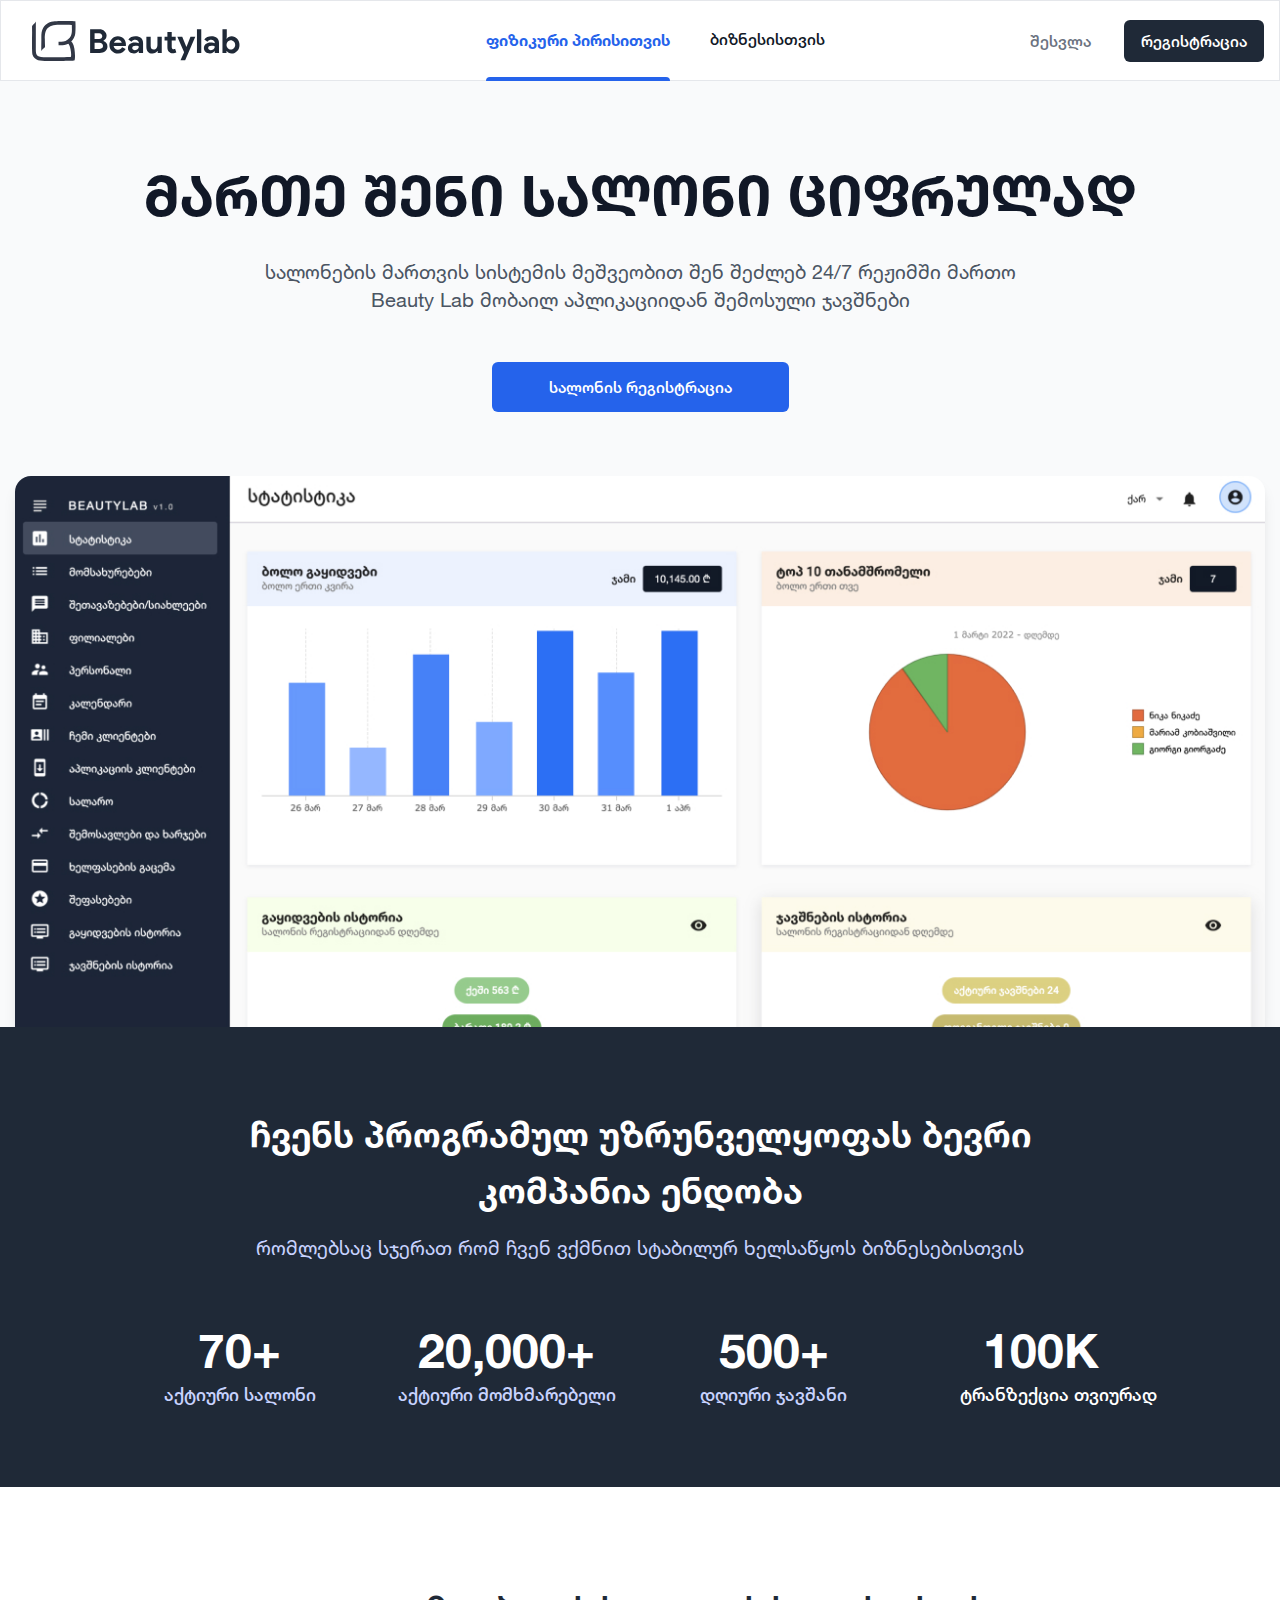
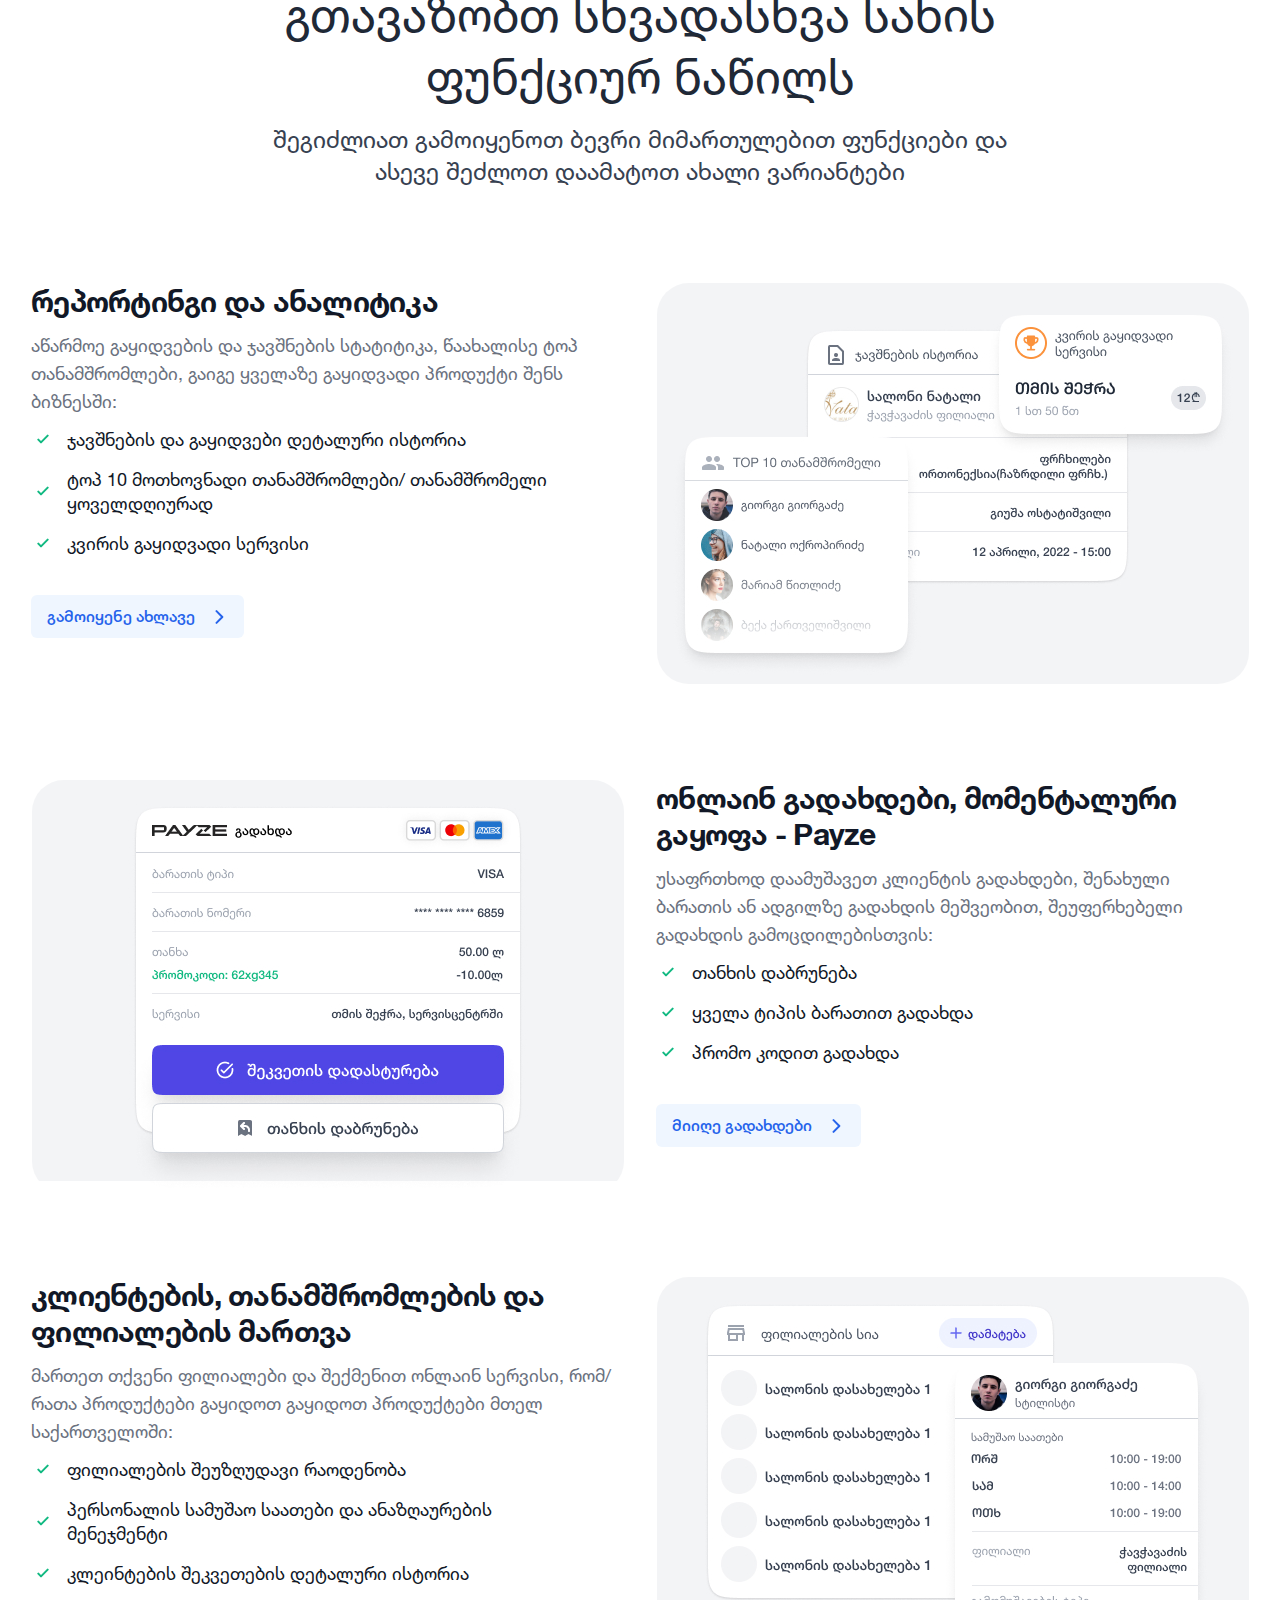
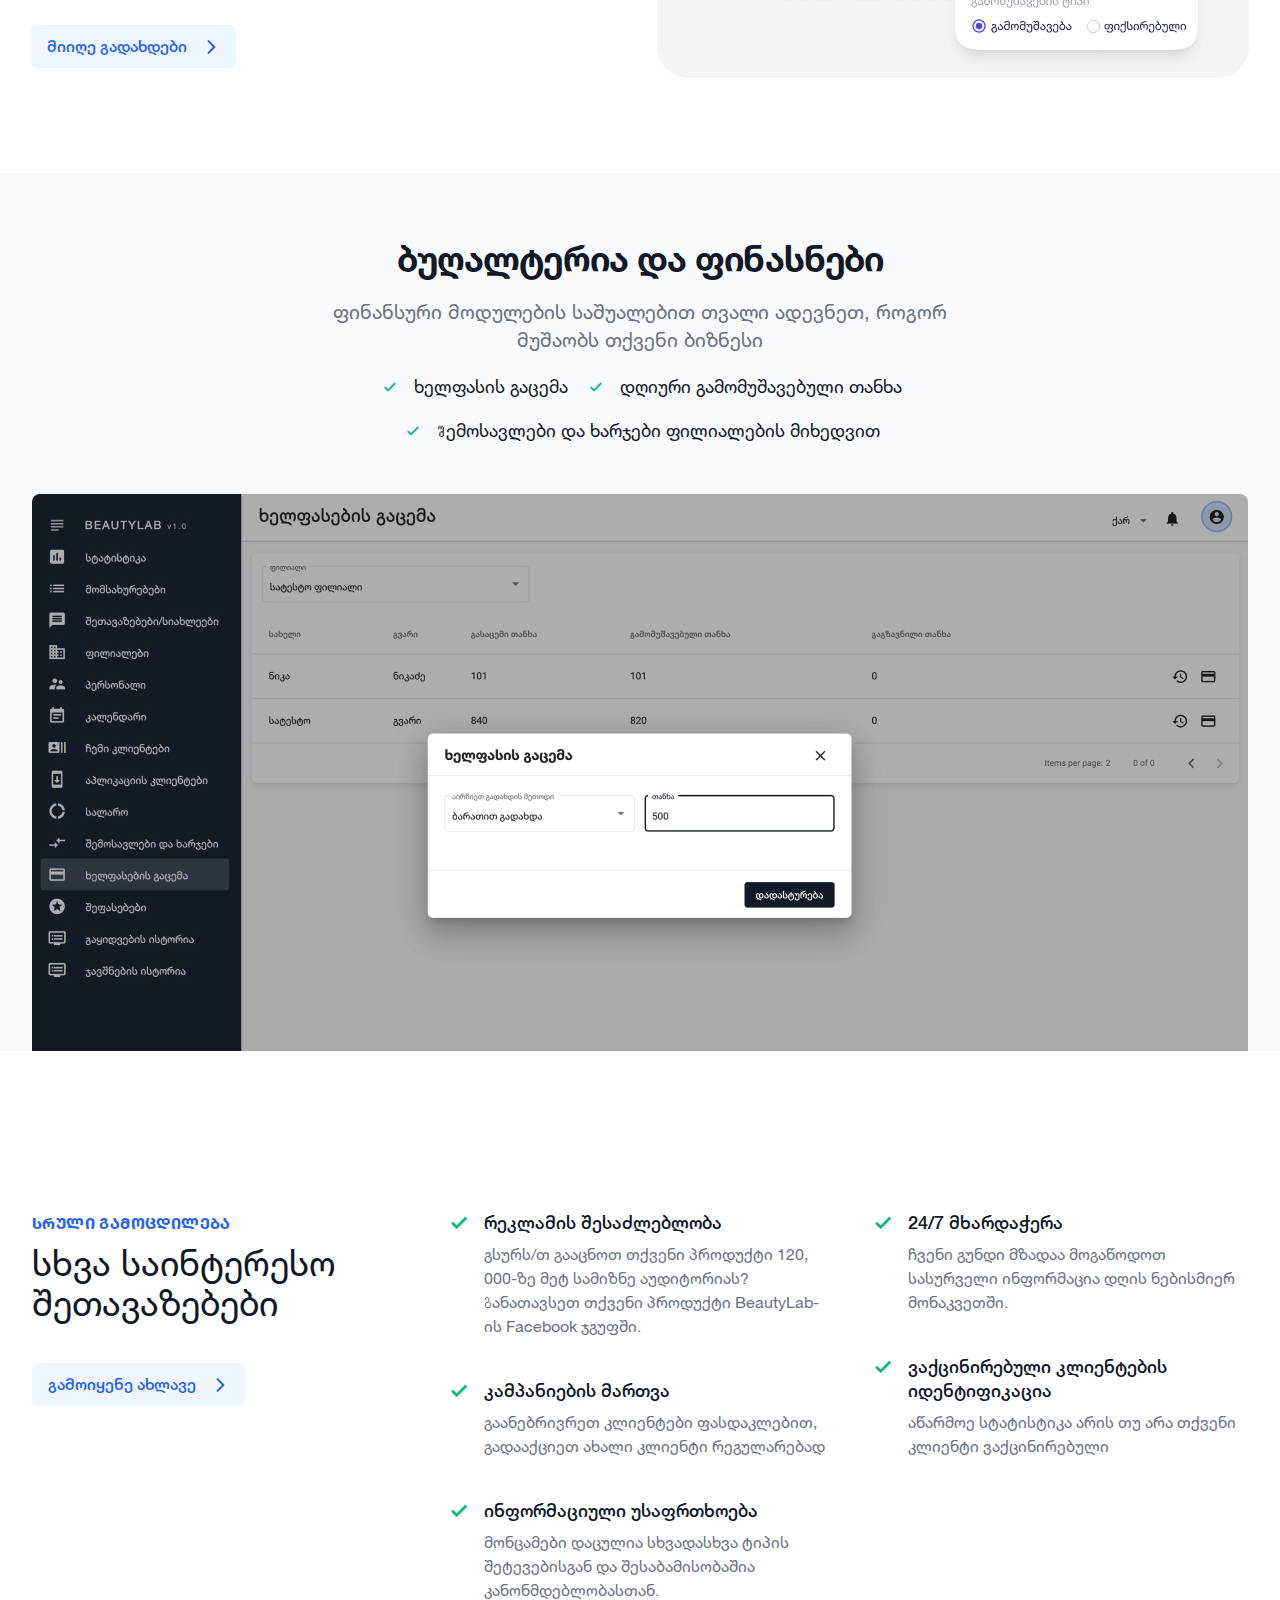
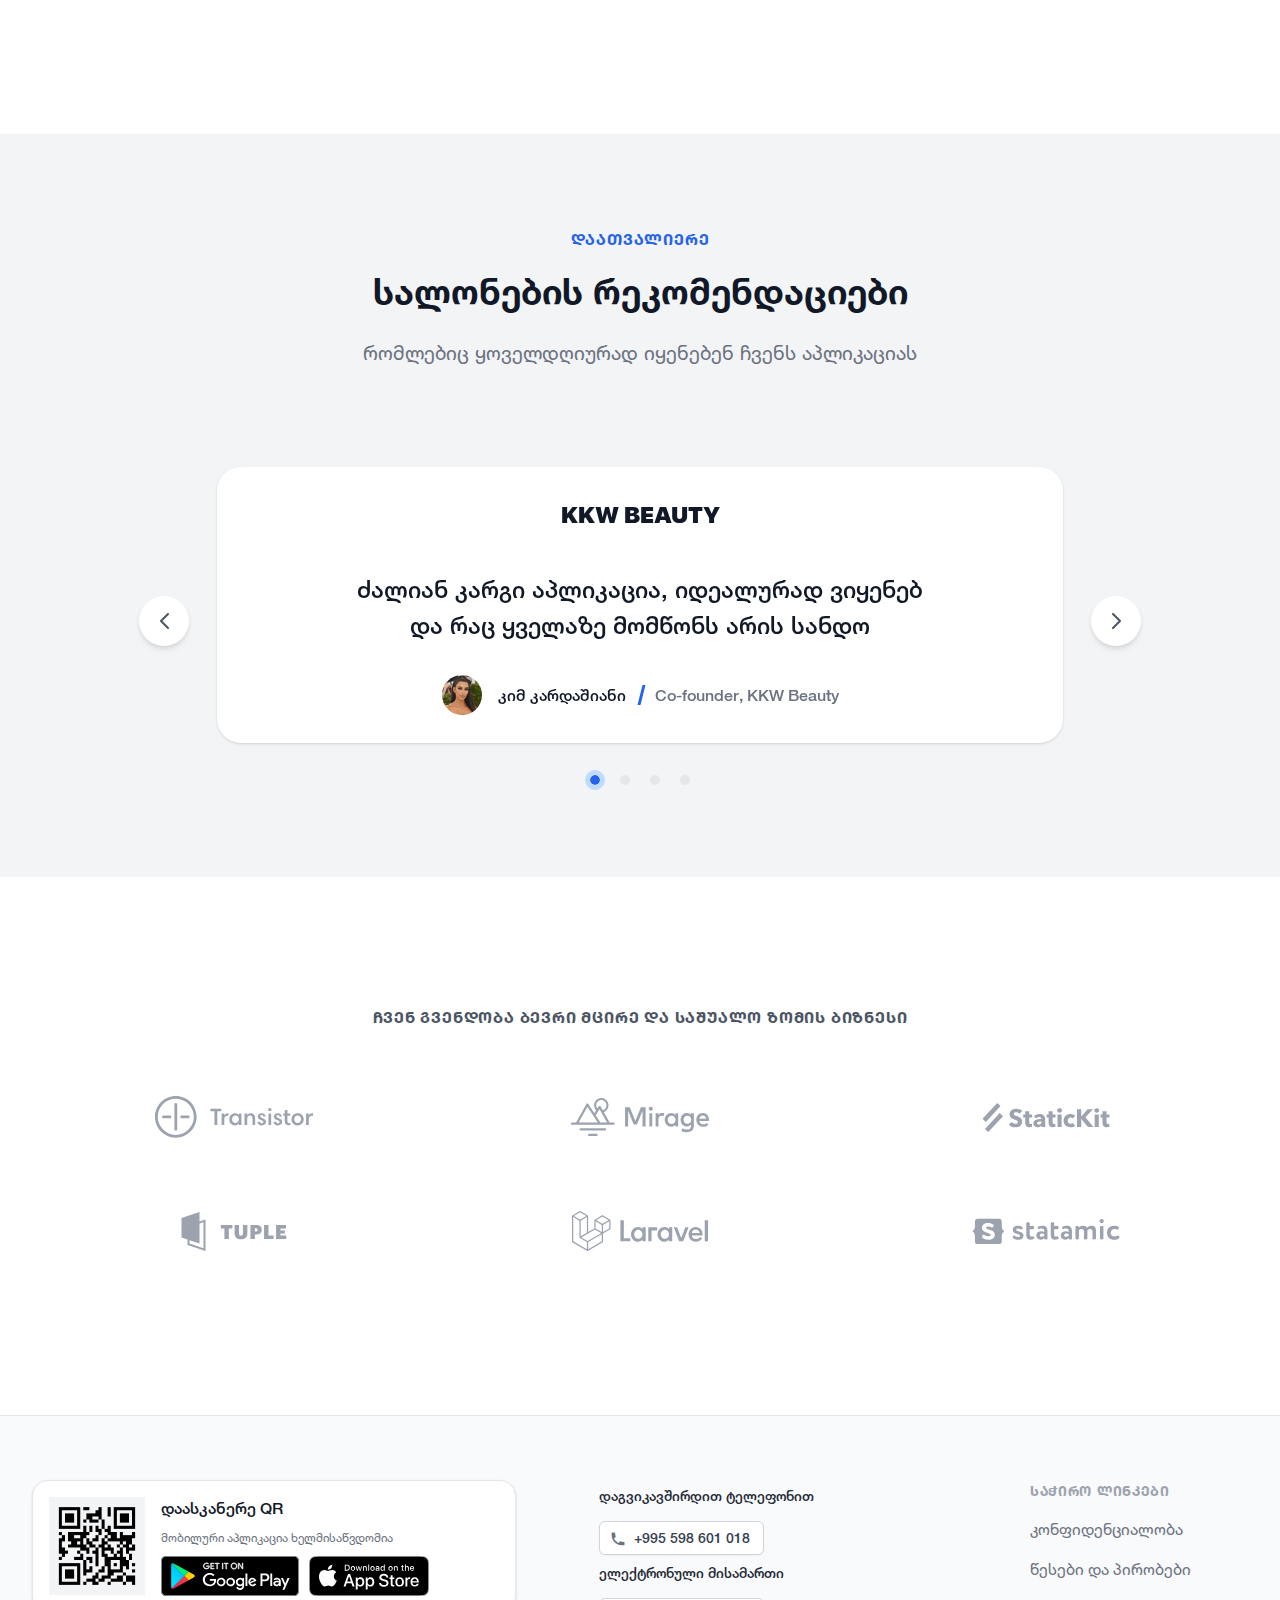
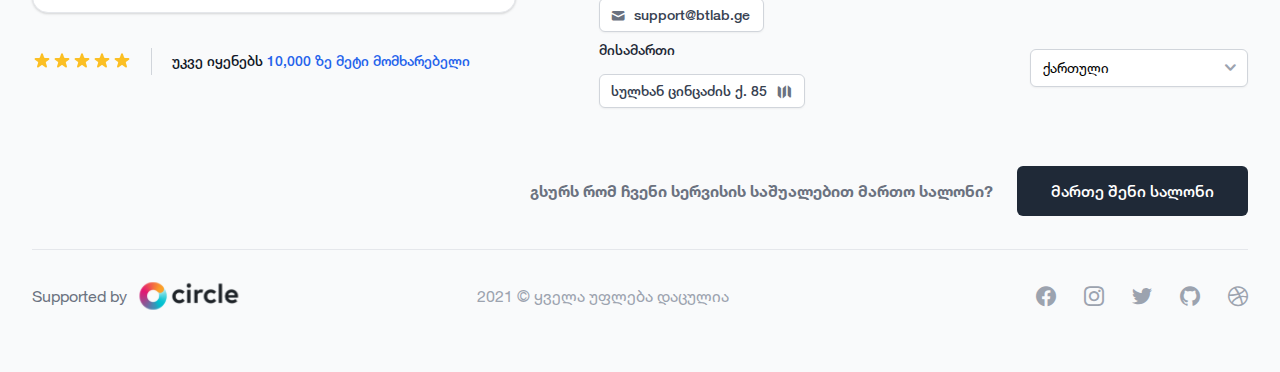
==== commit 7bb7df1c: "pravki" ====
--- a/page.html
+++ b/page.html
@@ -135,7 +135,7 @@
                                 </div>
                                 <div class="trusts__cell col-12 col-lg-3 mrb-32">
                                     <span class="trusts__num ftw-700 fts-60 fts-lg-48 lh-1 d-block mrb-16 mrb-lg-9">100K</span>
-                                    <p class="trusts__text incheck-list__title check-list__title--green d-block ftw-400 fts-18 lh-1-3334 pdl-36digo-200 lh-1-3334 ftw-500">ტრანზექცია თვიურად</p>
+                                    <p class="trusts__text incheck-list__title check-list__title--green d-block ftw-400 fts-18 lh-1-3334 pdl-36 digo-200 lh-1-3334 ftw-500">ტრანზექცია თვიურად</p>
                                 </div>
                             </div>
                         </div>
--- a/css/main.css
+++ b/css/main.css
@@ -44772,7 +44772,7 @@
   .nav__link::after {
     height: 14px;
     width: 9px;
-    background: url(../../img/svg/arrow-right-3.svg) no-repeat top left;
+    background: url(../img/svg/arrow-right-3.svg) no-repeat top left;
     top: 50%;
     margin-top: -7px;
     right: 18px;
@@ -44781,7 +44781,7 @@
 
 @media (max-width: 991px) {
   .nav__link.active::after {
-    background-image: url(../../img/svg/arrow-right-3-blue.svg);
+    background-image: url(../img/svg/arrow-right-3-blue.svg);
   }
 }
 
@@ -45042,7 +45042,7 @@
 .check-list__title::before {
   content: "";
   display: block;
-  background: url(../../img/svg/checked-white.svg) no-repeat center;
+  background: url(../img/svg/checked-white.svg) no-repeat center;
   background-size: 12px 10px;
   height: 24px;
   width: 24px;
@@ -45059,7 +45059,7 @@
 }
 
 .check-list__title--green::before {
-  background-image: url(../../img/svg/checked-green.svg);
+  background-image: url(../img/svg/checked-green.svg);
 }
 
 .check-list__title--center::before {
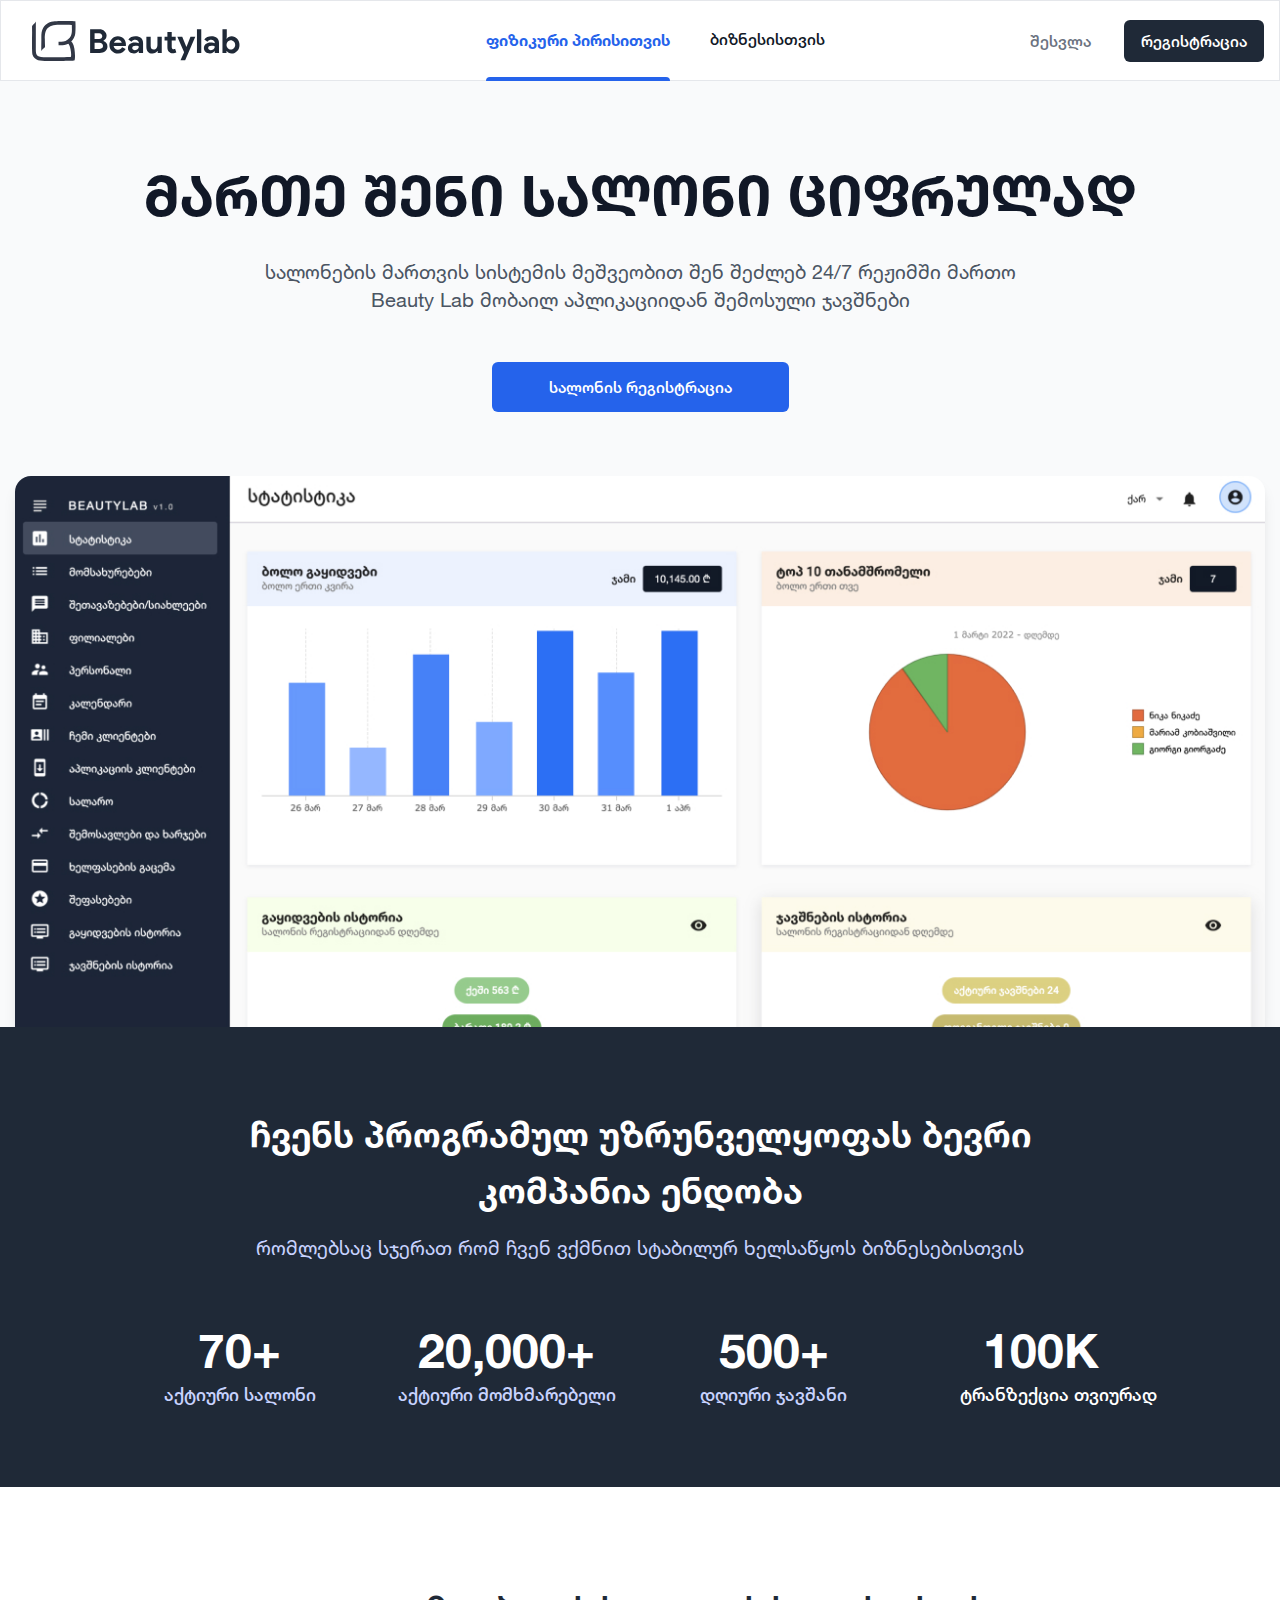
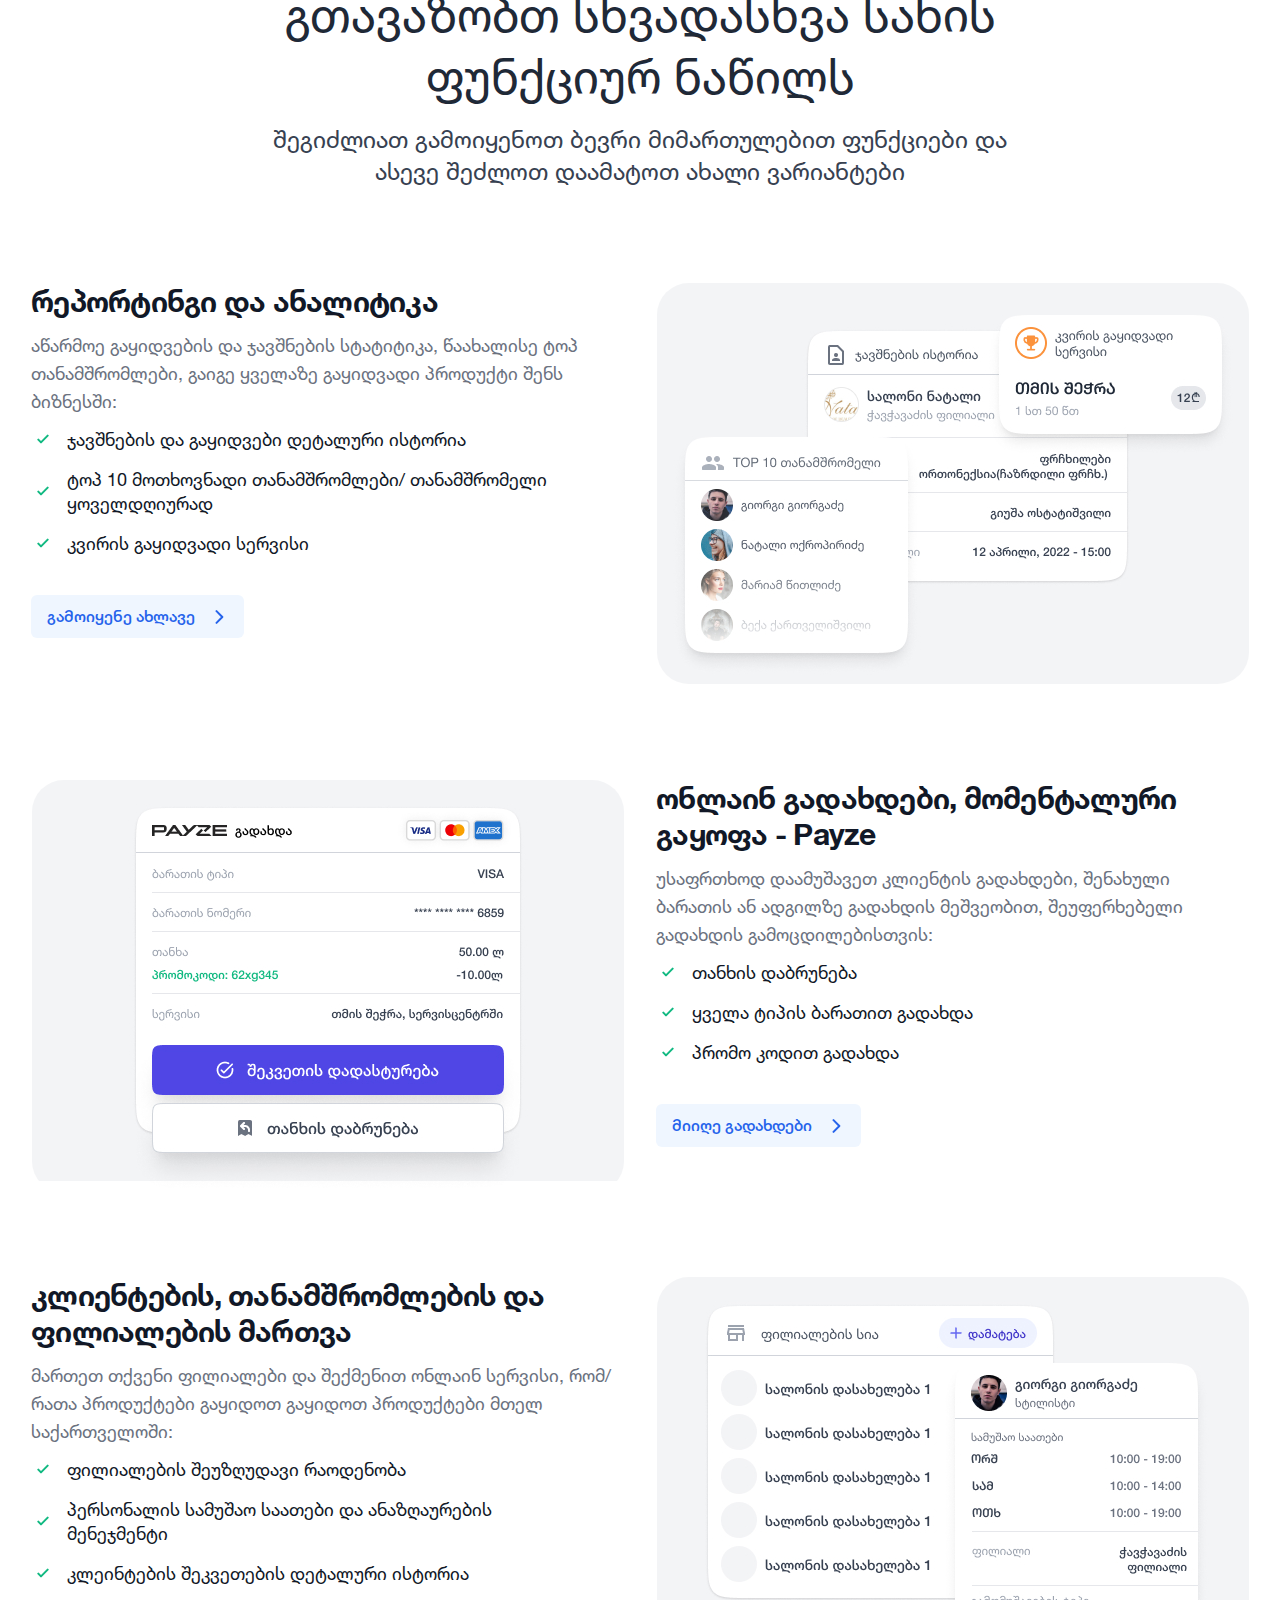
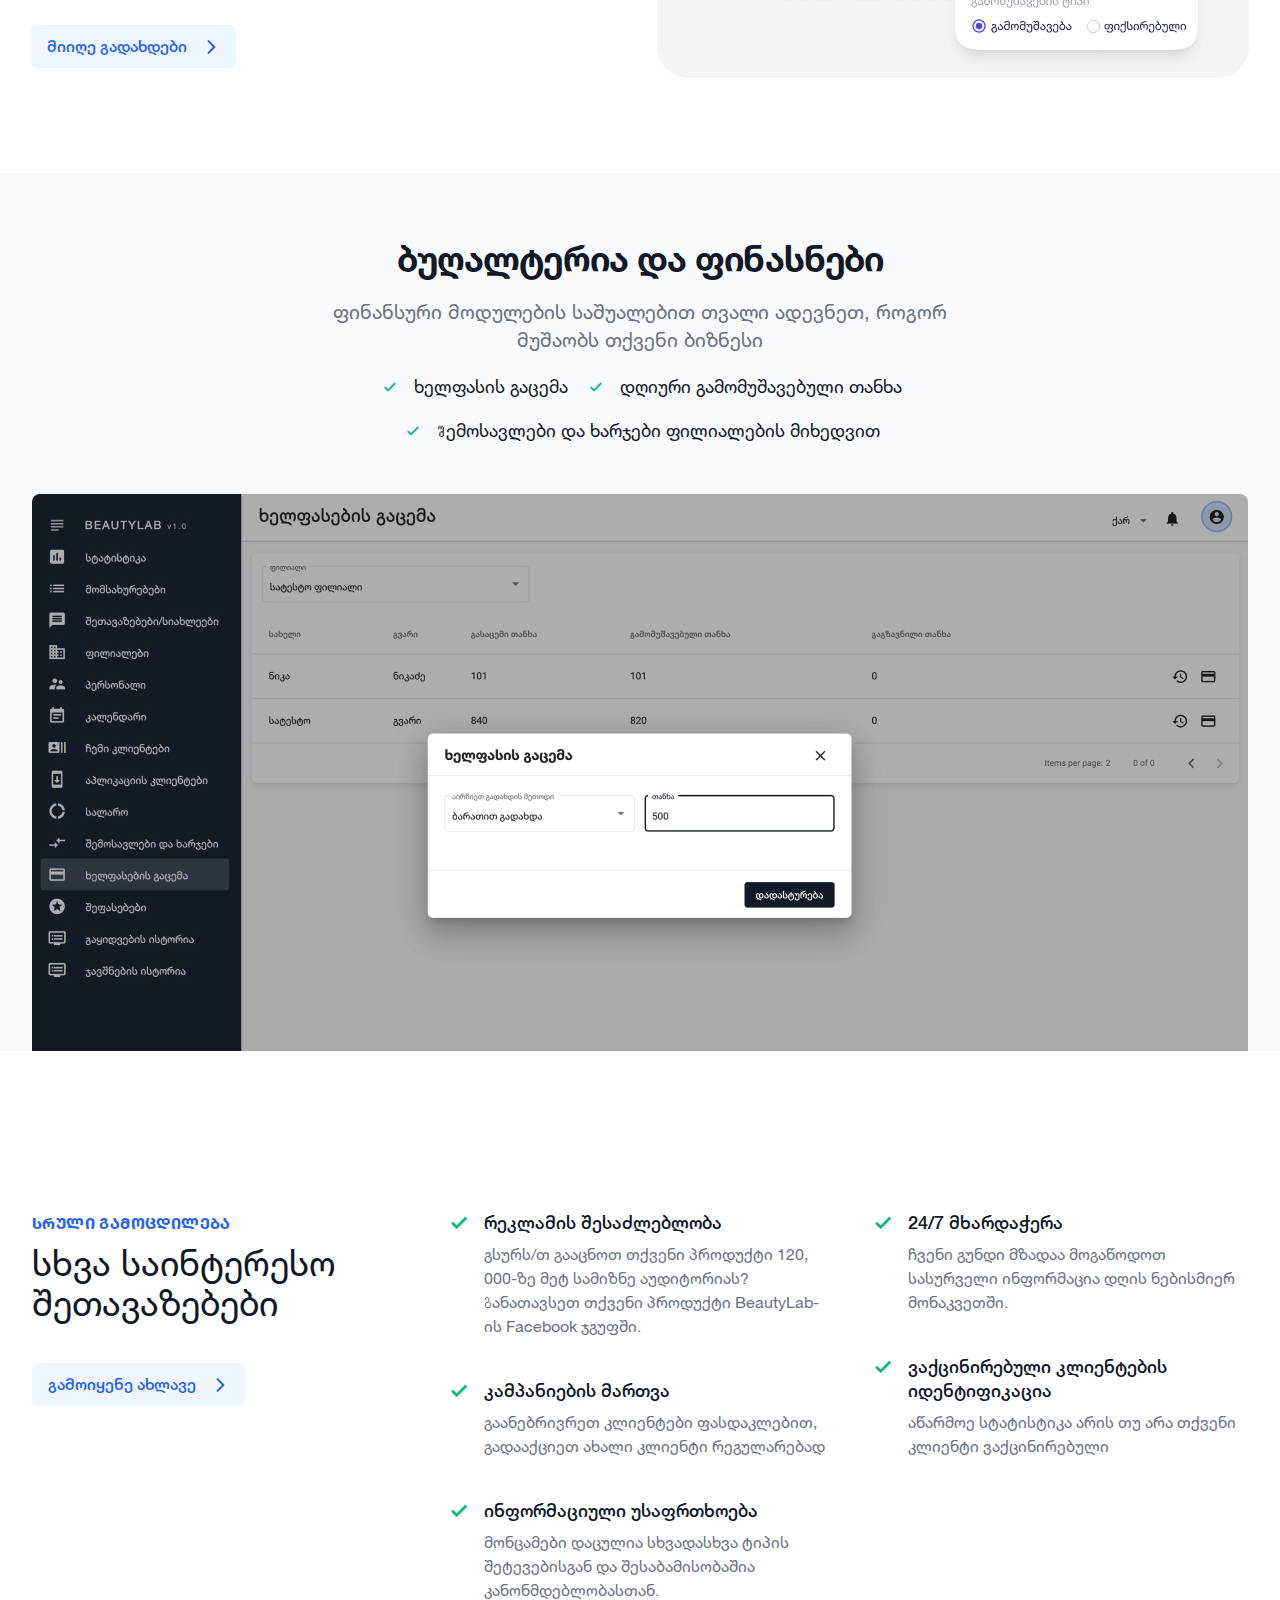
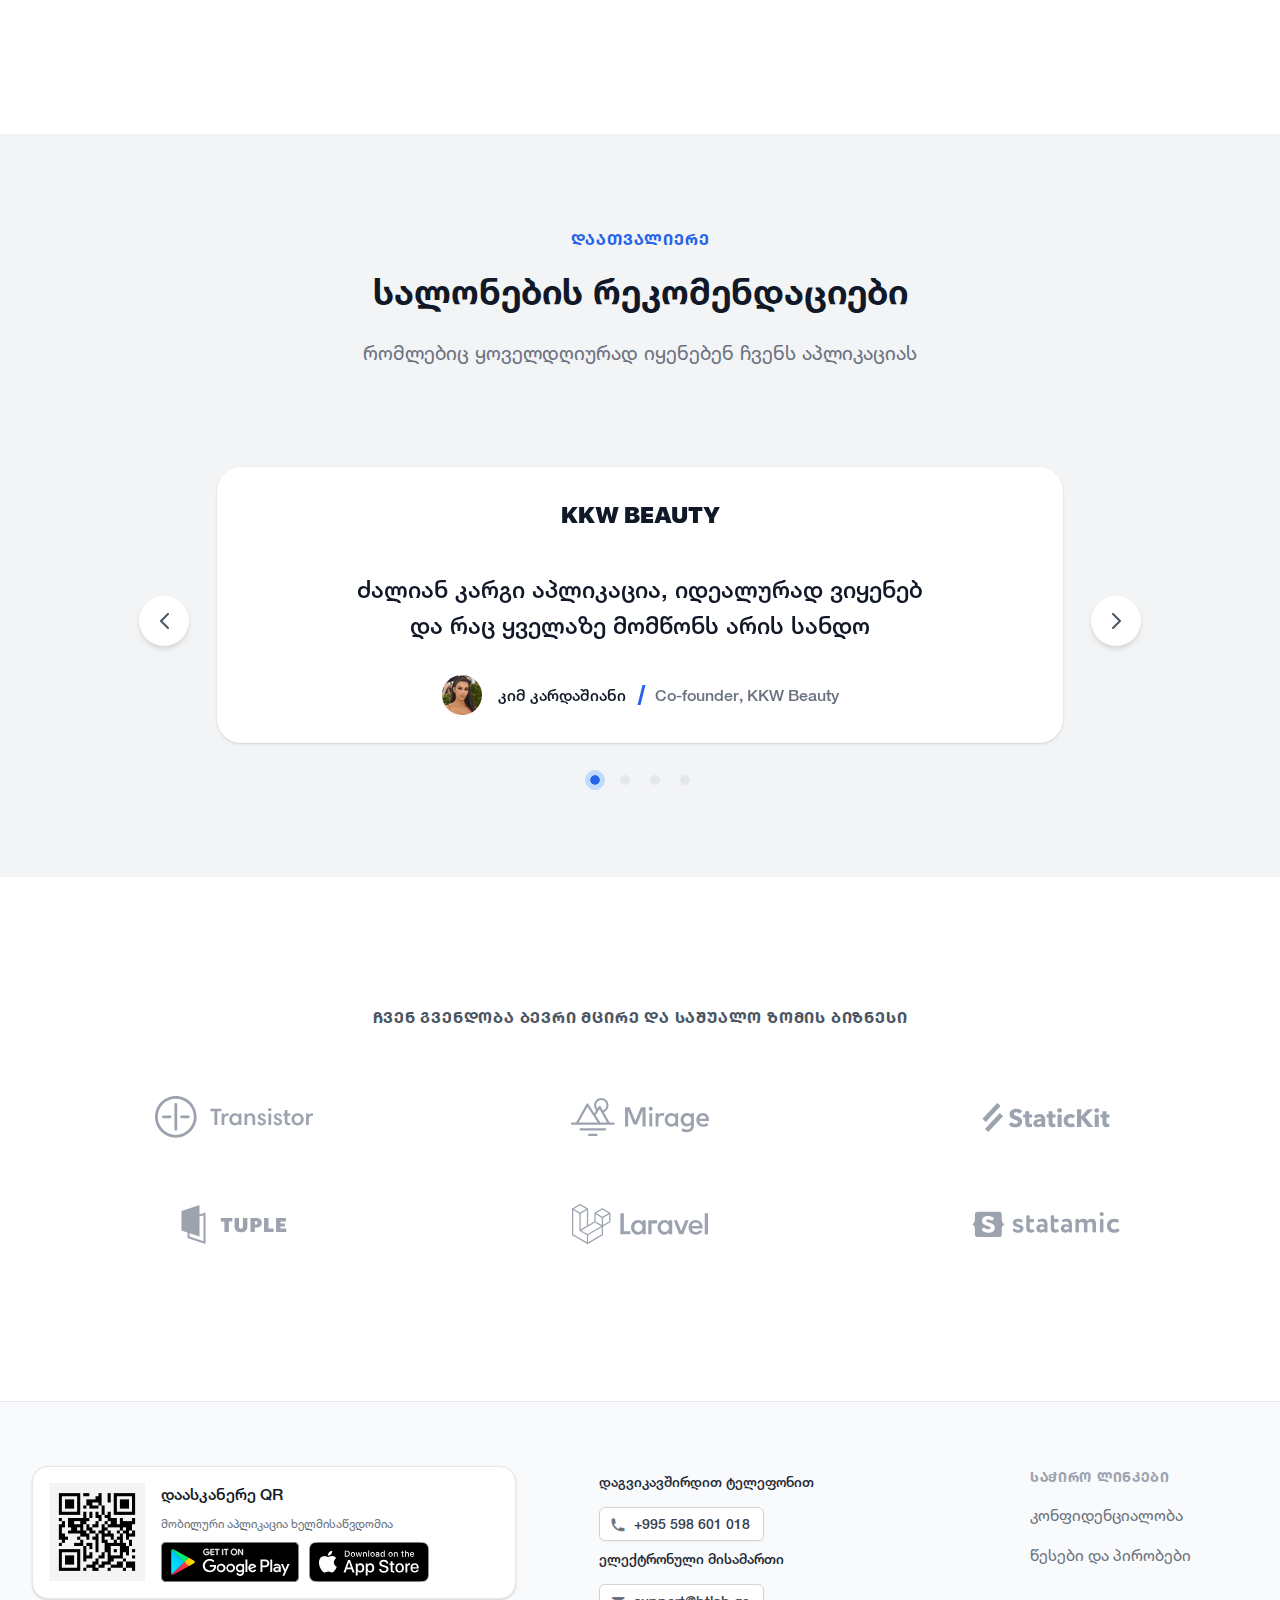
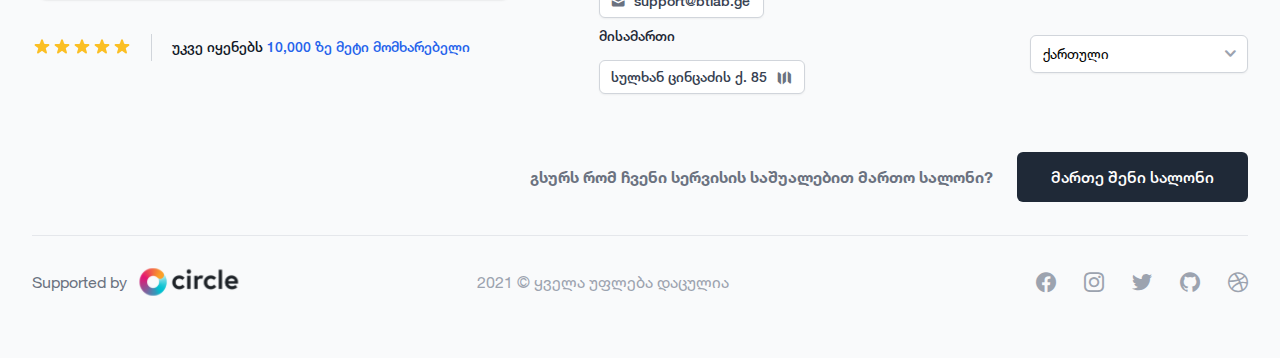
==== commit 52e930ba: "პრავკი" ====
--- a/page.html
+++ b/page.html
@@ -452,28 +452,40 @@
                 <div class="page__cell container">
                     <section class="section pdt-80 pdt-lg-100 pdb-lg-36">
                         <header class="section__header pdt-lg-28">
-                            <h6 class="section__title-h6 text-uppercase text-center helvetica-neueLTGEOCaps fts-16 lh-1-5 gray-600 ftw-700 ls-05 mrb-61 mrb-lg-67">ჩვენ გვენდობა ბევრი მცირე და საშუალო ზომის ბიზნესი</h6>
+                            <h6 class="section__title-h6 text-uppercase text-center helvetica-neueLTGEOCaps fts-16 lh-1-5 gray-600 ftw-700 ls-05 mrb-56 mrb-lg-67">ჩვენ გვენდობა ბევრი მცირე და საშუალო ზომის ბიზნესი</h6>
                         </header>
                         <div class="section__body pdb-48 pdb-lg-55">
                             <div class="business">
-                                <ul class="business__row row align-items-center align-items-center">
-                                    <li class="business__cell mrb-70 mrb-lg-66 col-6 col-md-4">
-                                        <img class="business__picture" src="./img/business/transistor.svg" alt="Transistor">
+                                <ul class="business__row row align-items-center">
+                                    <li class="business__cell mrb-70 mrb-lg-66 col-6 col-md-4 d-flex justify-content-center">
+                                        <a class="business__link" href="#" target="_blank">
+                                            <img class="business__picture d-block" src="./img/business/transistor.svg" alt="Transistor">
+                                        </a>
                                     </li>
-                                    <li class="business__cell mrb-70 mrb-md-66 col-6 col-md-4">
-                                        <img class="business__picture" src="./img/business/mirage.svg" alt="Mirage">
+                                    <li class="business__cell mrb-70 mrb-md-66 col-6 col-md-4 d-flex justify-content-center">
+                                        <a class="business__link" href="#" target="_blank">
+                                            <img class="business__picture d-block" src="./img/business/mirage.svg" alt="Mirage">
+                                        </a>
                                     </li>
-                                    <li class="business__cell mrb-70 mrb-md-66 col-6 col-md-4">
-                                        <img class="business__picture" src="./img/business/statickit.svg" alt="StaTickit">
+                                    <li class="business__cell mrb-70 mrb-md-66 col-6 col-md-4 d-flex justify-content-center">
+                                        <a class="business__link" href="#" target="_blank">
+                                            <img class="business__picture d-block" src="./img/business/statickit.svg" alt="StaTickit">
+                                        </a>
                                     </li>
-                                    <li class="business__cell mrb-70 mrb-lg-66 col-6 col-md-4">
-                                        <img class="business__picture" src="./img/business/tuple.svg" alt="TUPLE">
+                                    <li class="business__cell mrb-70 mrb-lg-66 col-6 col-md-4 d-flex justify-content-center">
+                                        <a class="business__link" href="#" target="_blank">
+                                            <img class="business__picture d-block" src="./img/business/tuple.svg" alt="TUPLE">
+                                        </a>
                                     </li>
-                                    <li class="business__cell mrb-70 mrb-lg-66 col-6 col-md-4">
-                                        <img class="business__picture" src="./img/business/laravel.svg" alt="Laravel">
+                                    <li class="business__cell mrb-70 mrb-lg-66 col-6 col-md-4 d-flex justify-content-center">
+                                        <a class="business__link" href="#" target="_blank">
+                                            <img class="business__picture d-block" src="./img/business/laravel.svg" alt="Laravel">
+                                        </a>
                                     </li>
-                                    <li class="business__cell mrb-70 mrb-lg-66 col-6 col-md-4">
-                                        <img class="business__picture" src="./img/business/statamic.svg" alt="statamic">
+                                    <li class="business__cell mrb-70 mrb-lg-66 col-6 col-md-4 d-flex justify-content-center">
+                                        <a class="business__link" href="#" target="_blank">
+                                            <img class="business__picture d-block" src="./img/business/statamic.svg" alt="statamic">
+                                        </a>
                                     </li>
                                 </ul>
                             </div>
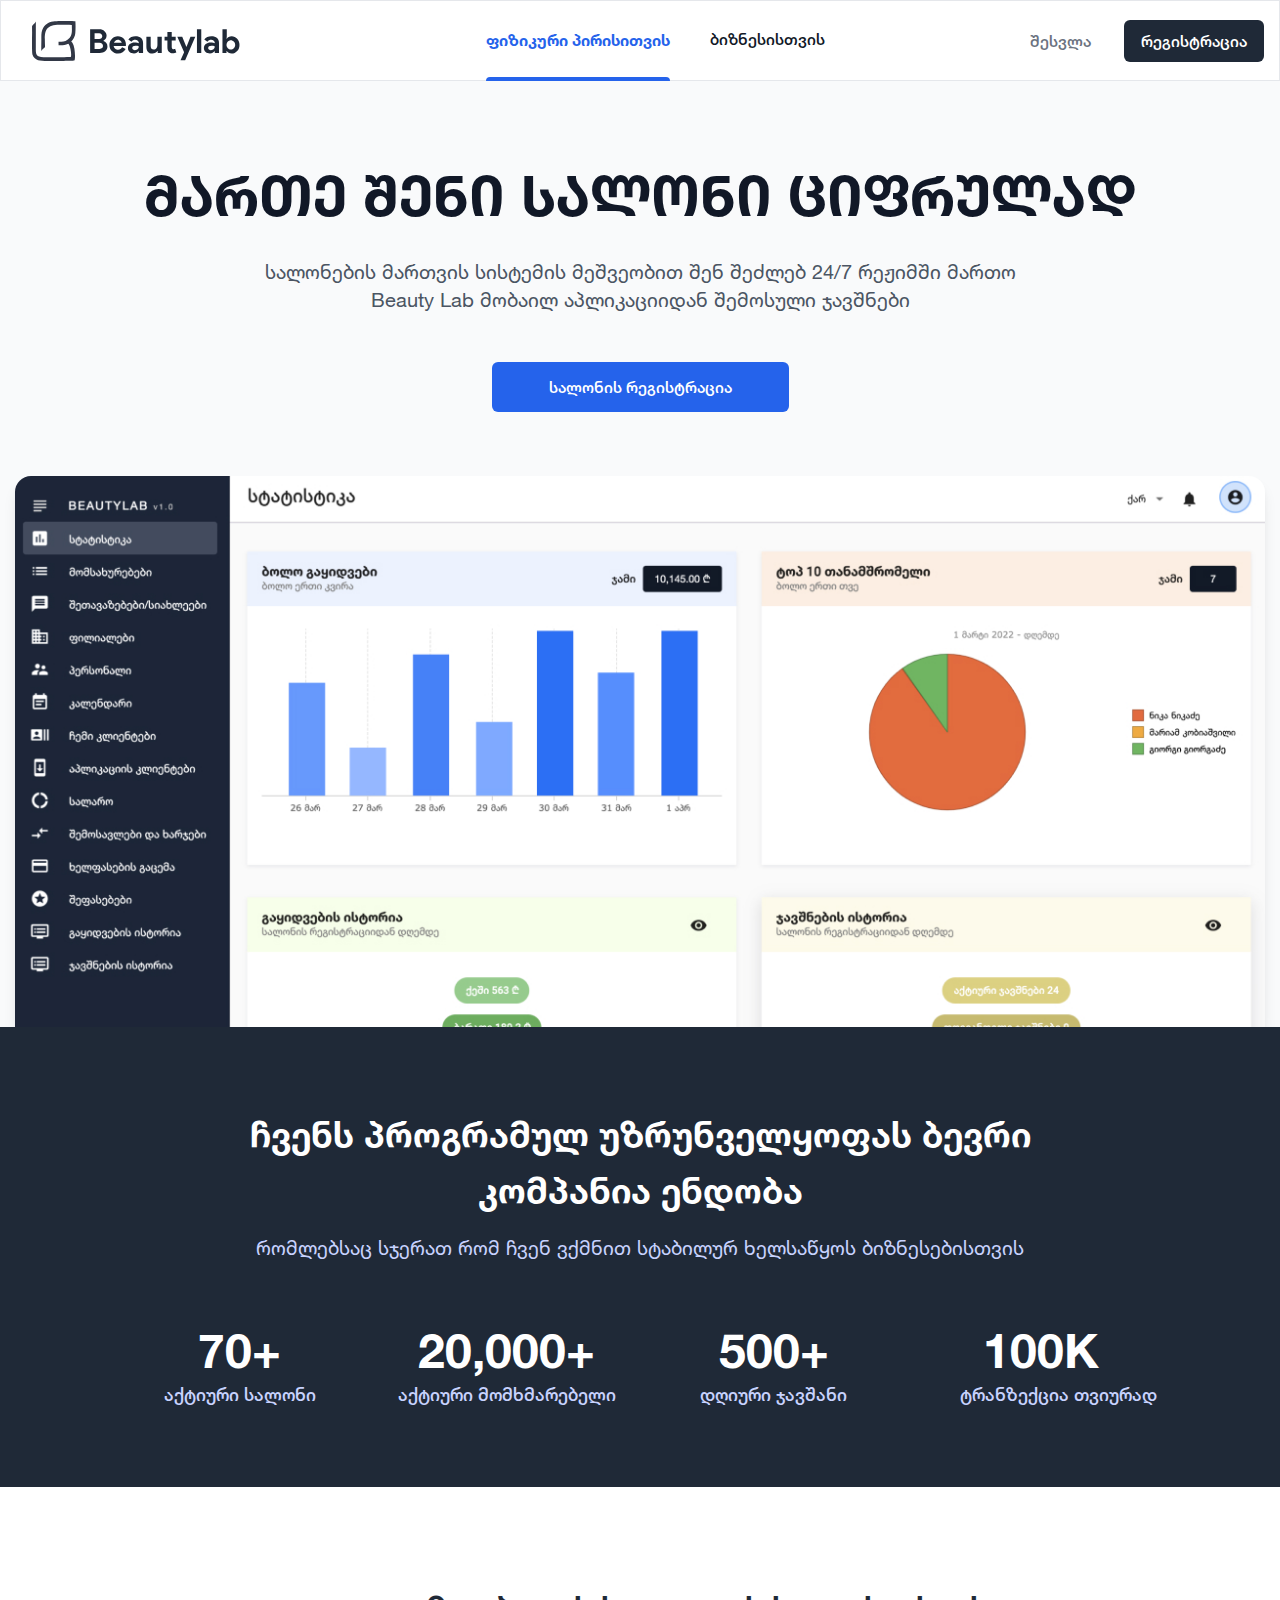
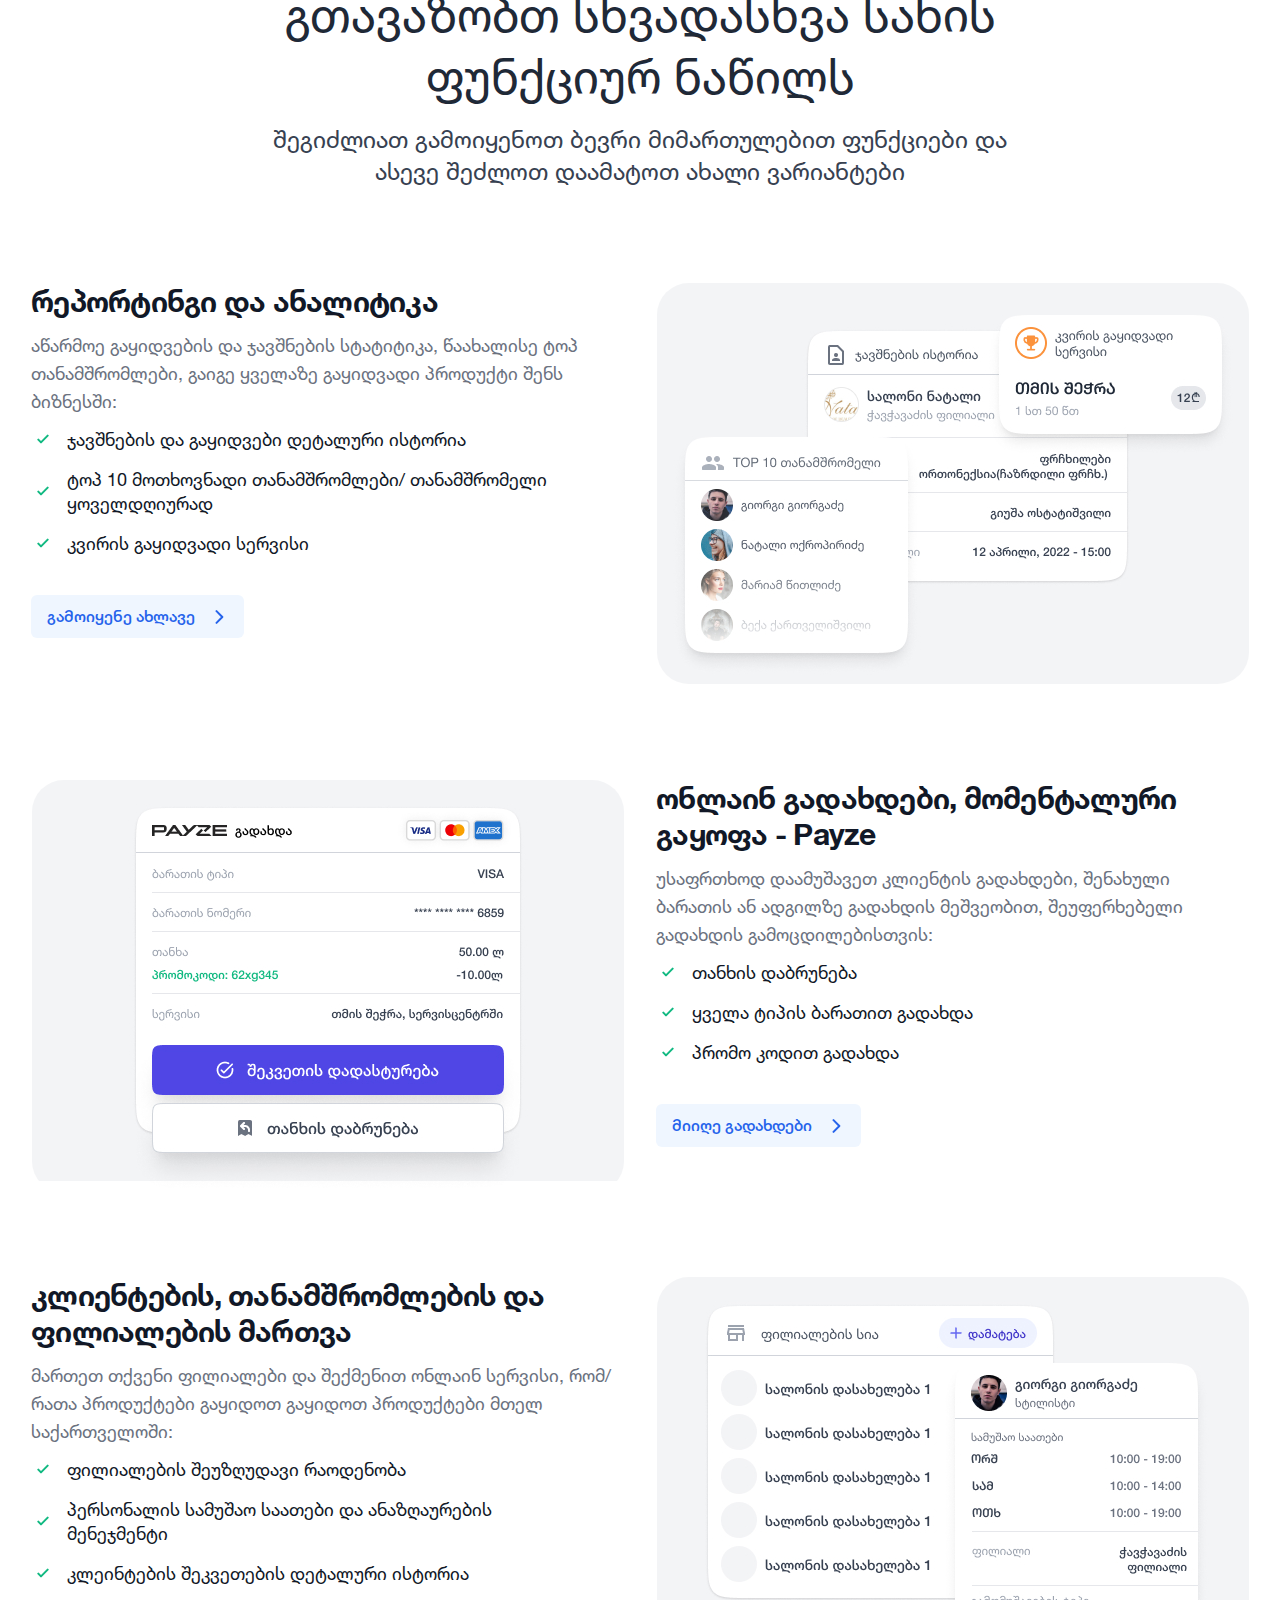
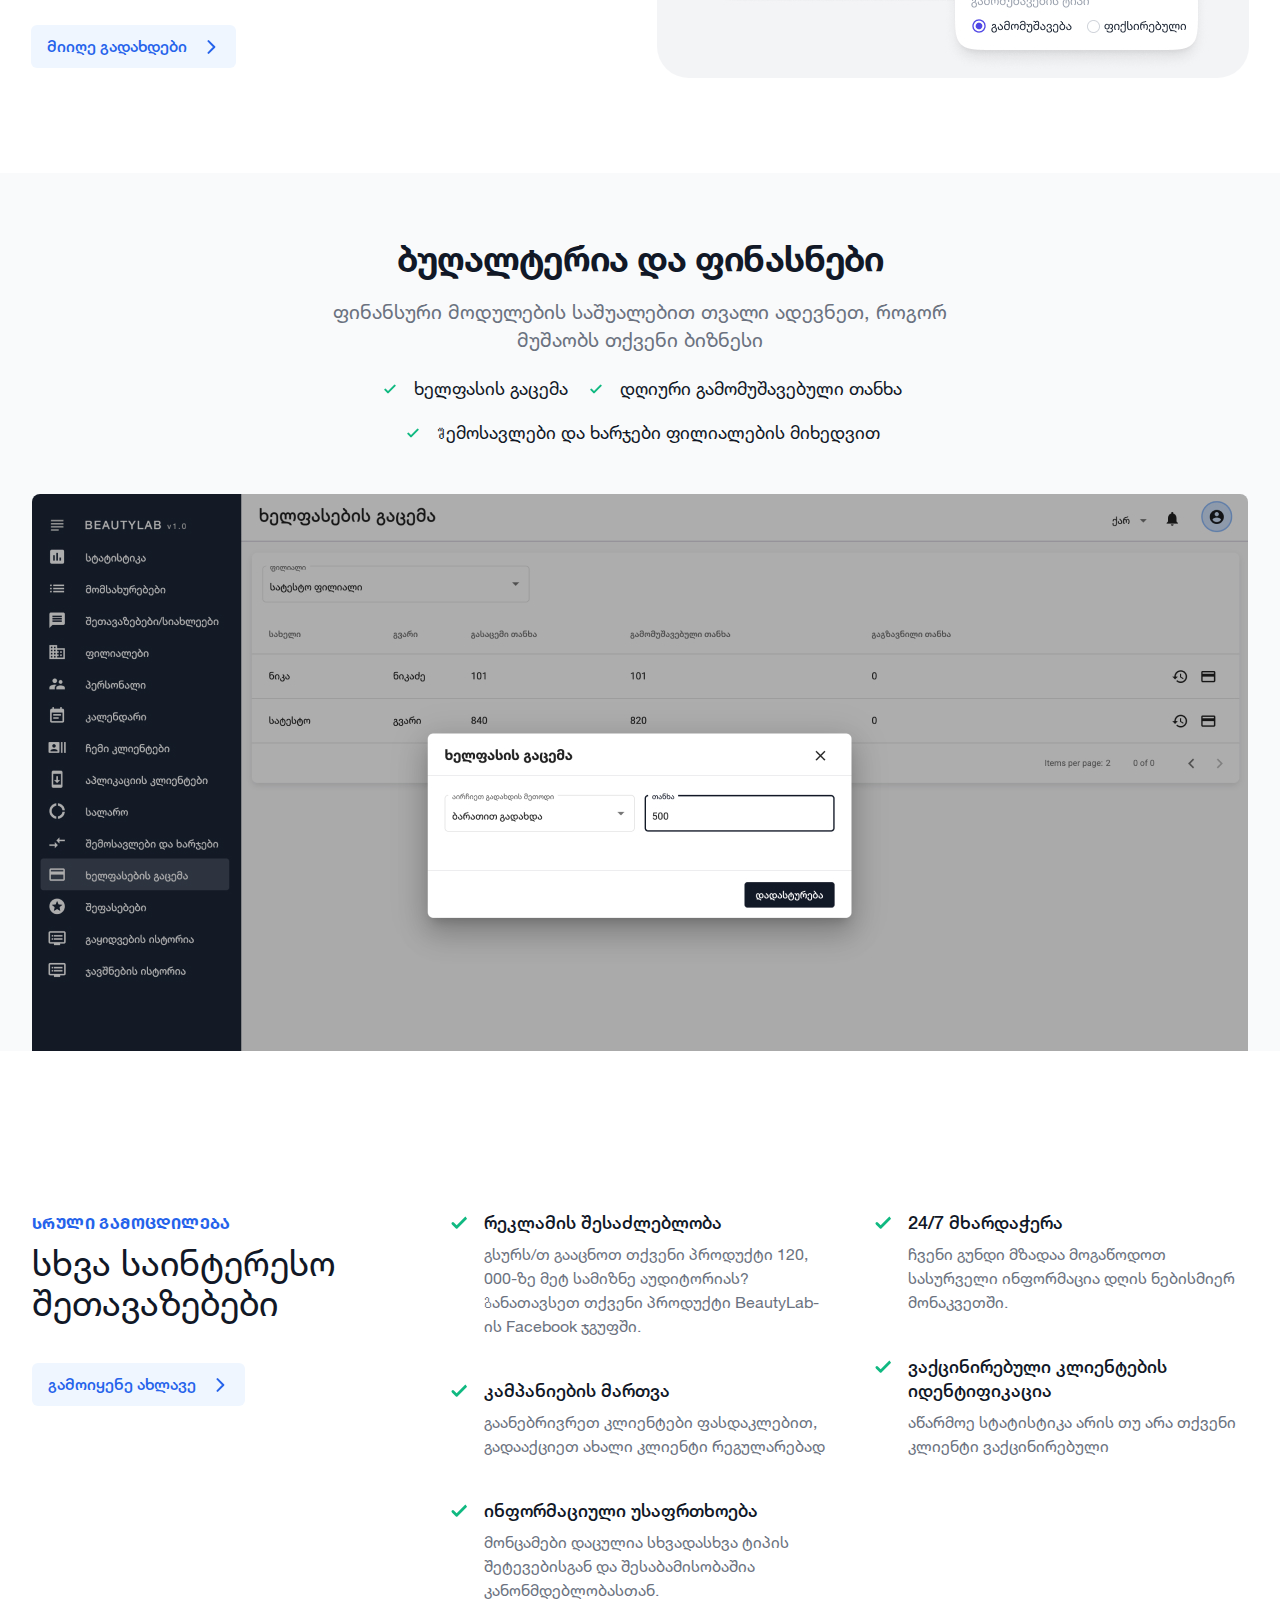
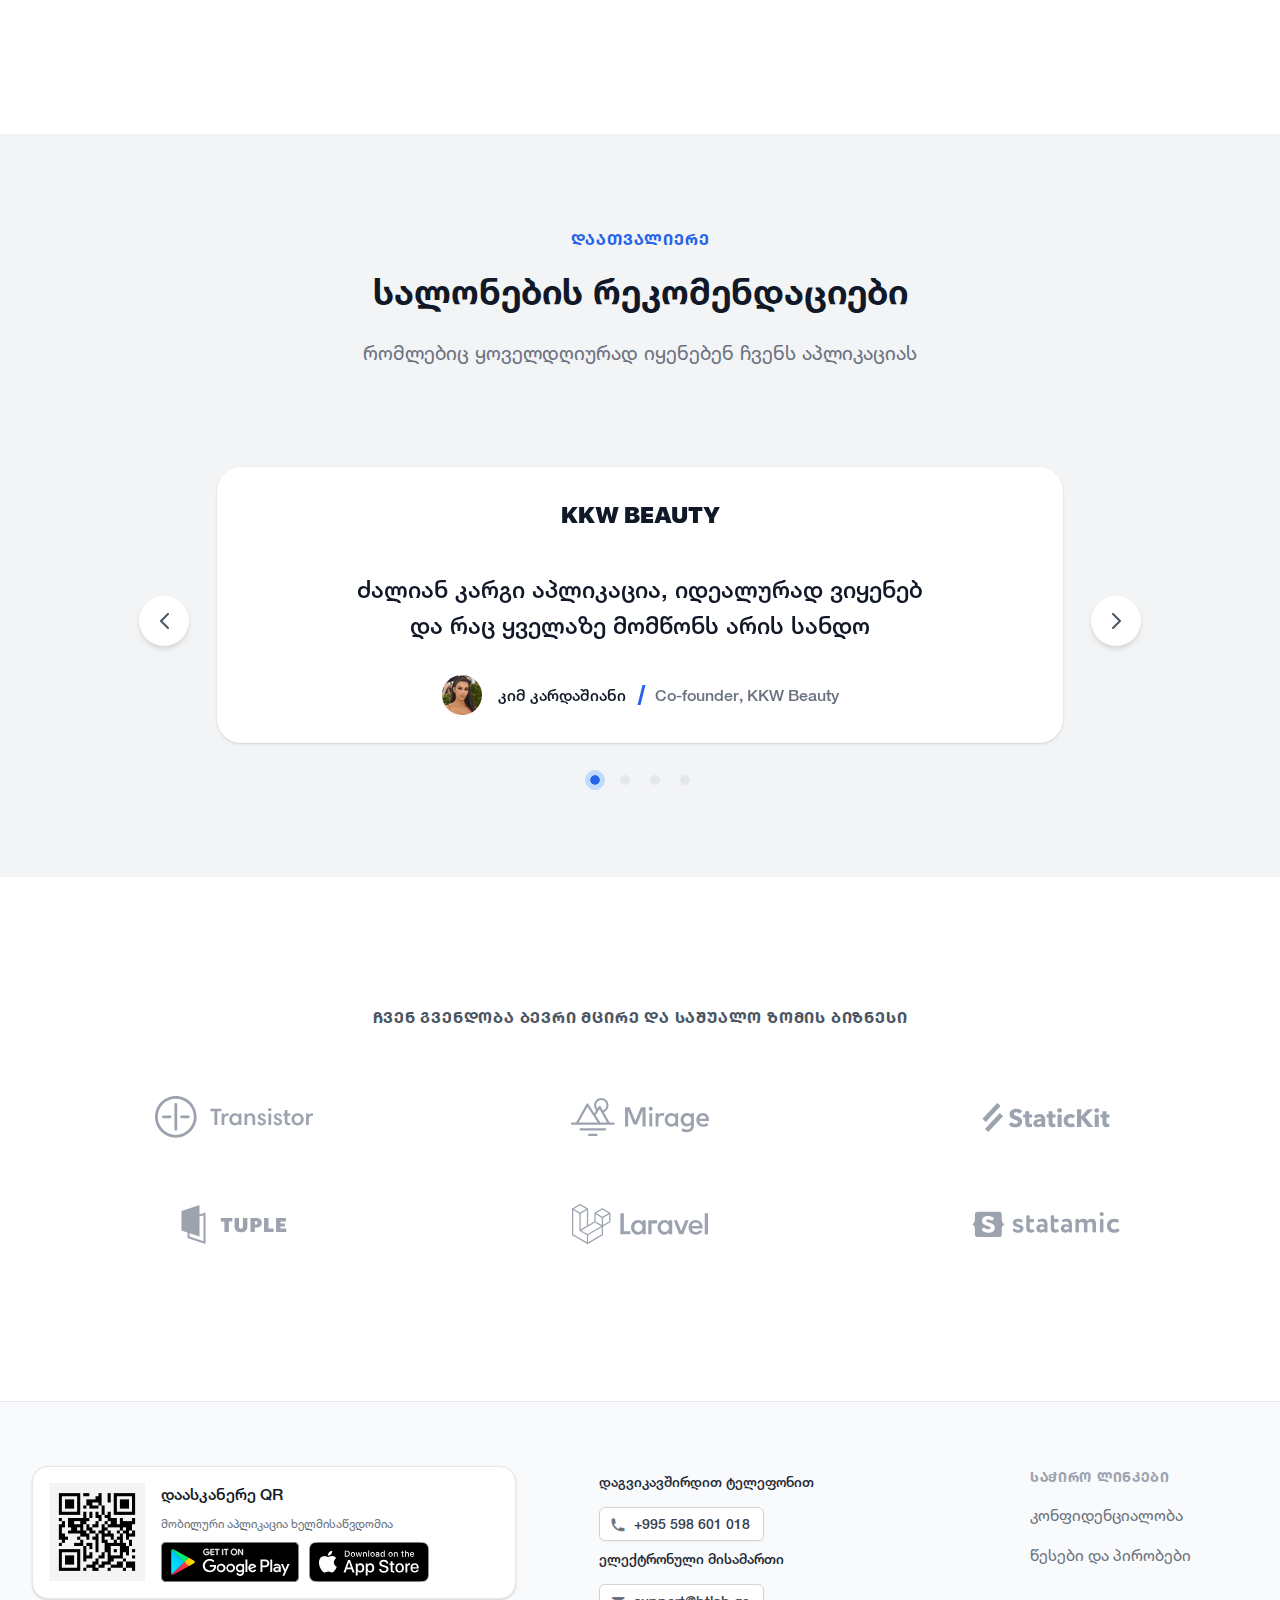
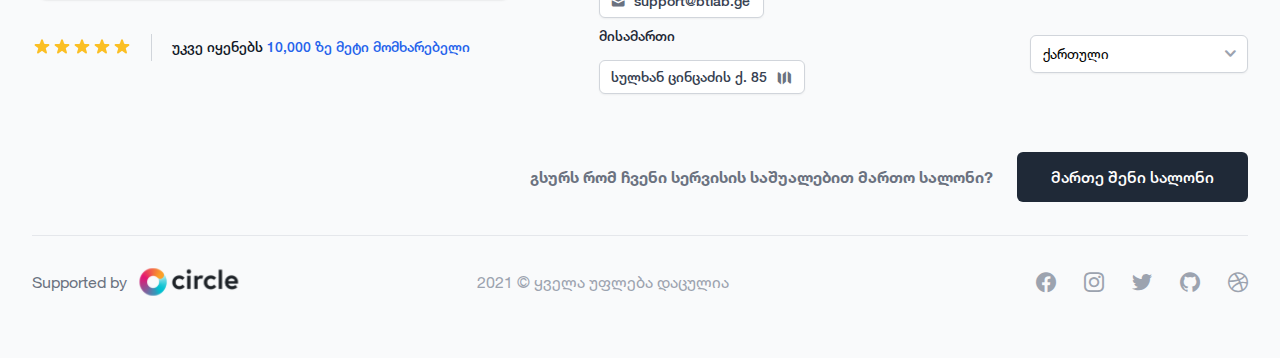
==== commit 4dcc3485: "Update page.html" ====
--- a/page.html
+++ b/page.html
@@ -135,7 +135,7 @@
                                 </div>
                                 <div class="trusts__cell col-12 col-lg-3 mrb-32">
                                     <span class="trusts__num ftw-700 fts-60 fts-lg-48 lh-1 d-block mrb-16 mrb-lg-9">100K</span>
-                                    <p class="trusts__text incheck-list__title check-list__title--green d-block ftw-400 fts-18 lh-1-3334 pdl-36 digo-200 lh-1-3334 ftw-500">ტრანზექცია თვიურად</p>
+                                    <p class="trusts__text incheck-list__title check-list__title--green d-block ftw-400 fts-18 lh-1-3334 pdl-36 indigo-200 lh-1-3334 ftw-500">ტრანზექცია თვიურად</p>
                                 </div>
                             </div>
                         </div>
--- a/css/main.css
+++ b/css/main.css
@@ -45029,8 +45029,6 @@
 .check-list__title {
   position: relative;
   z-index: 1;
-  display: inline;
-  vertical-align: top;
   text-align: left;
 }
 @media (max-width: 991px) {
